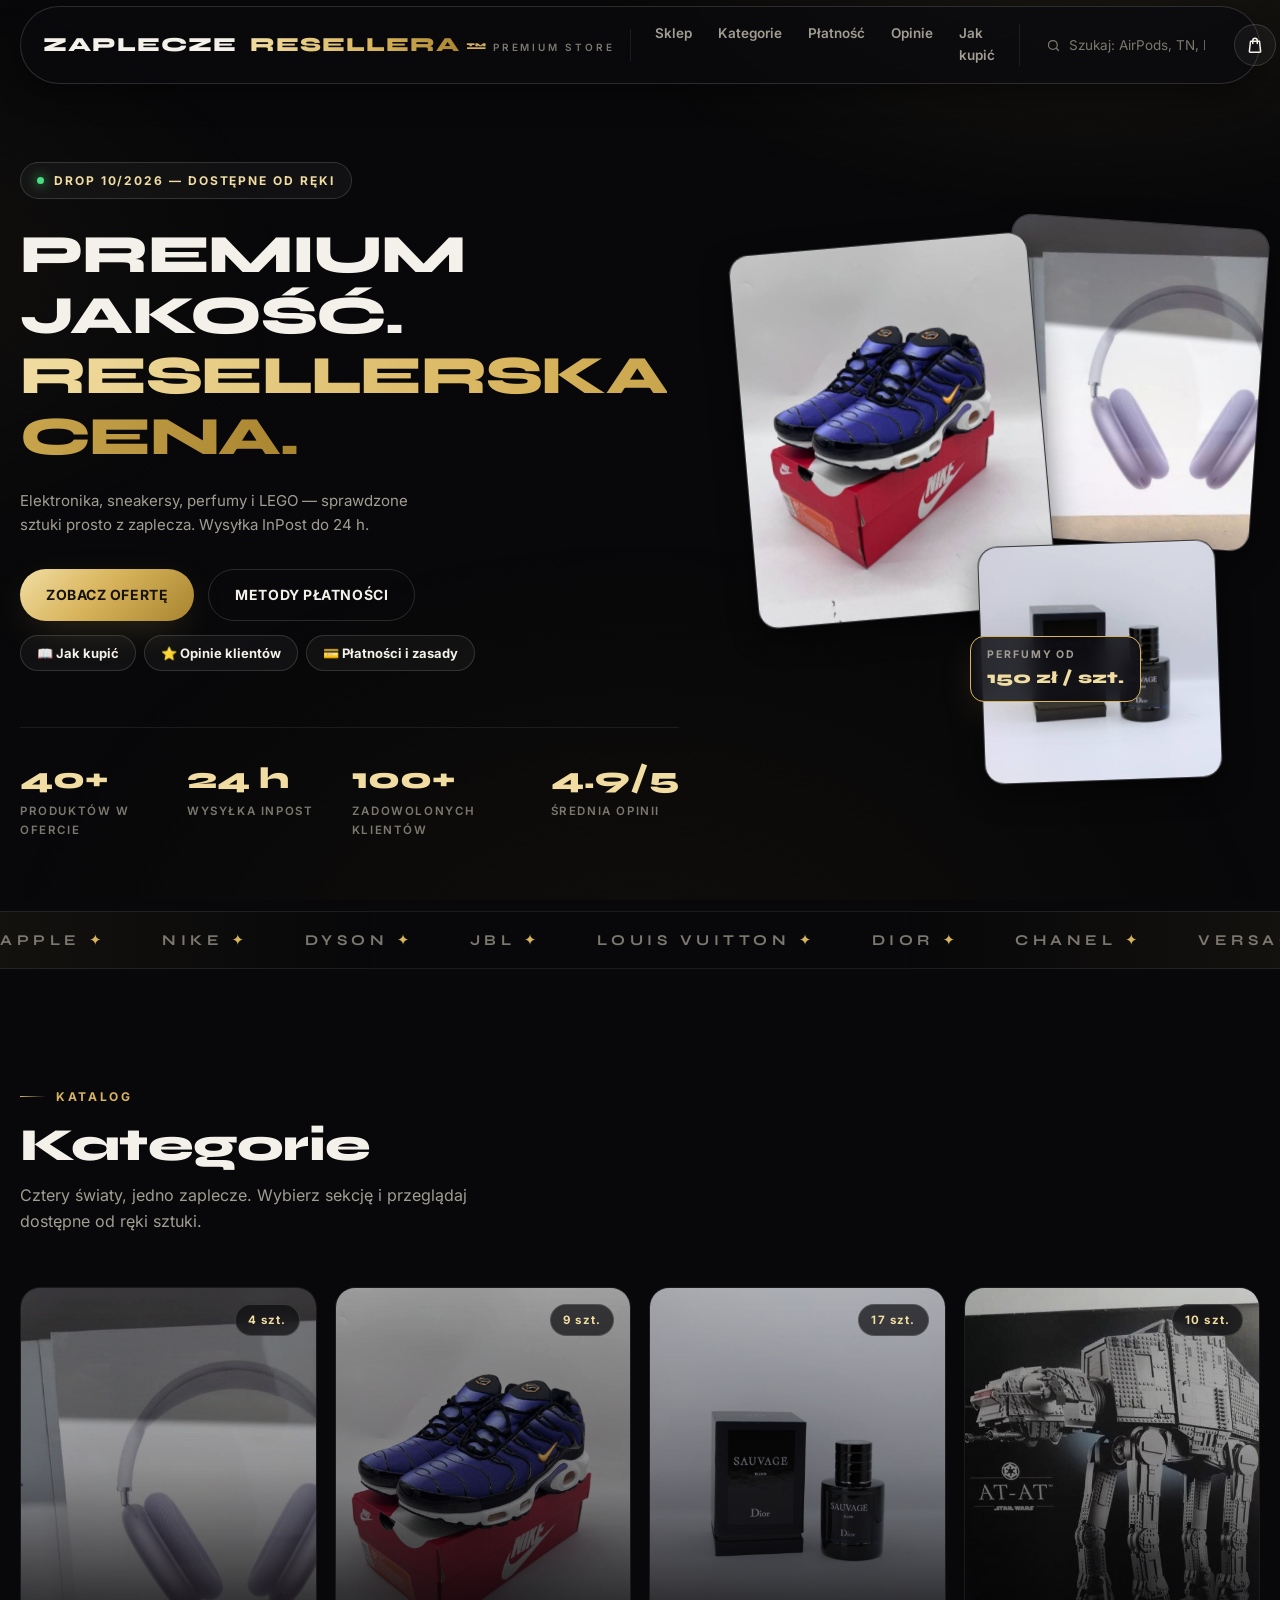
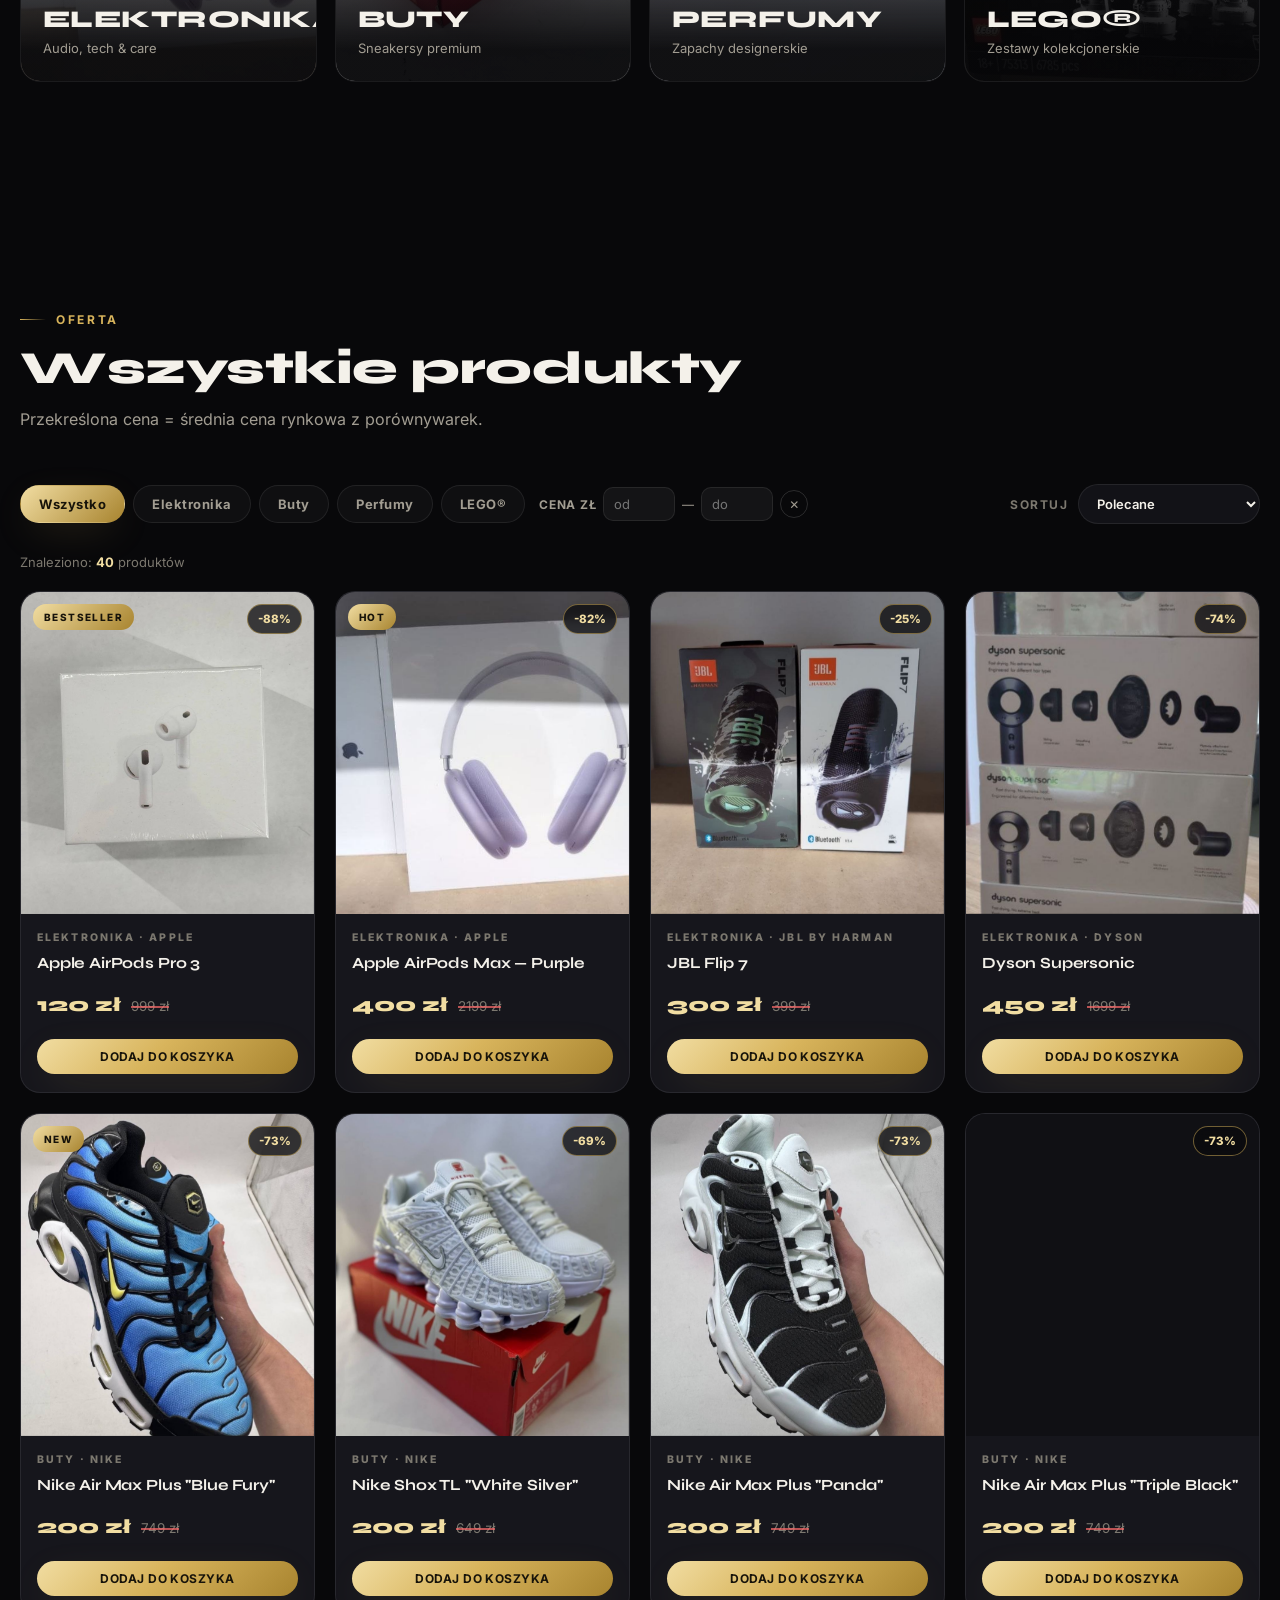
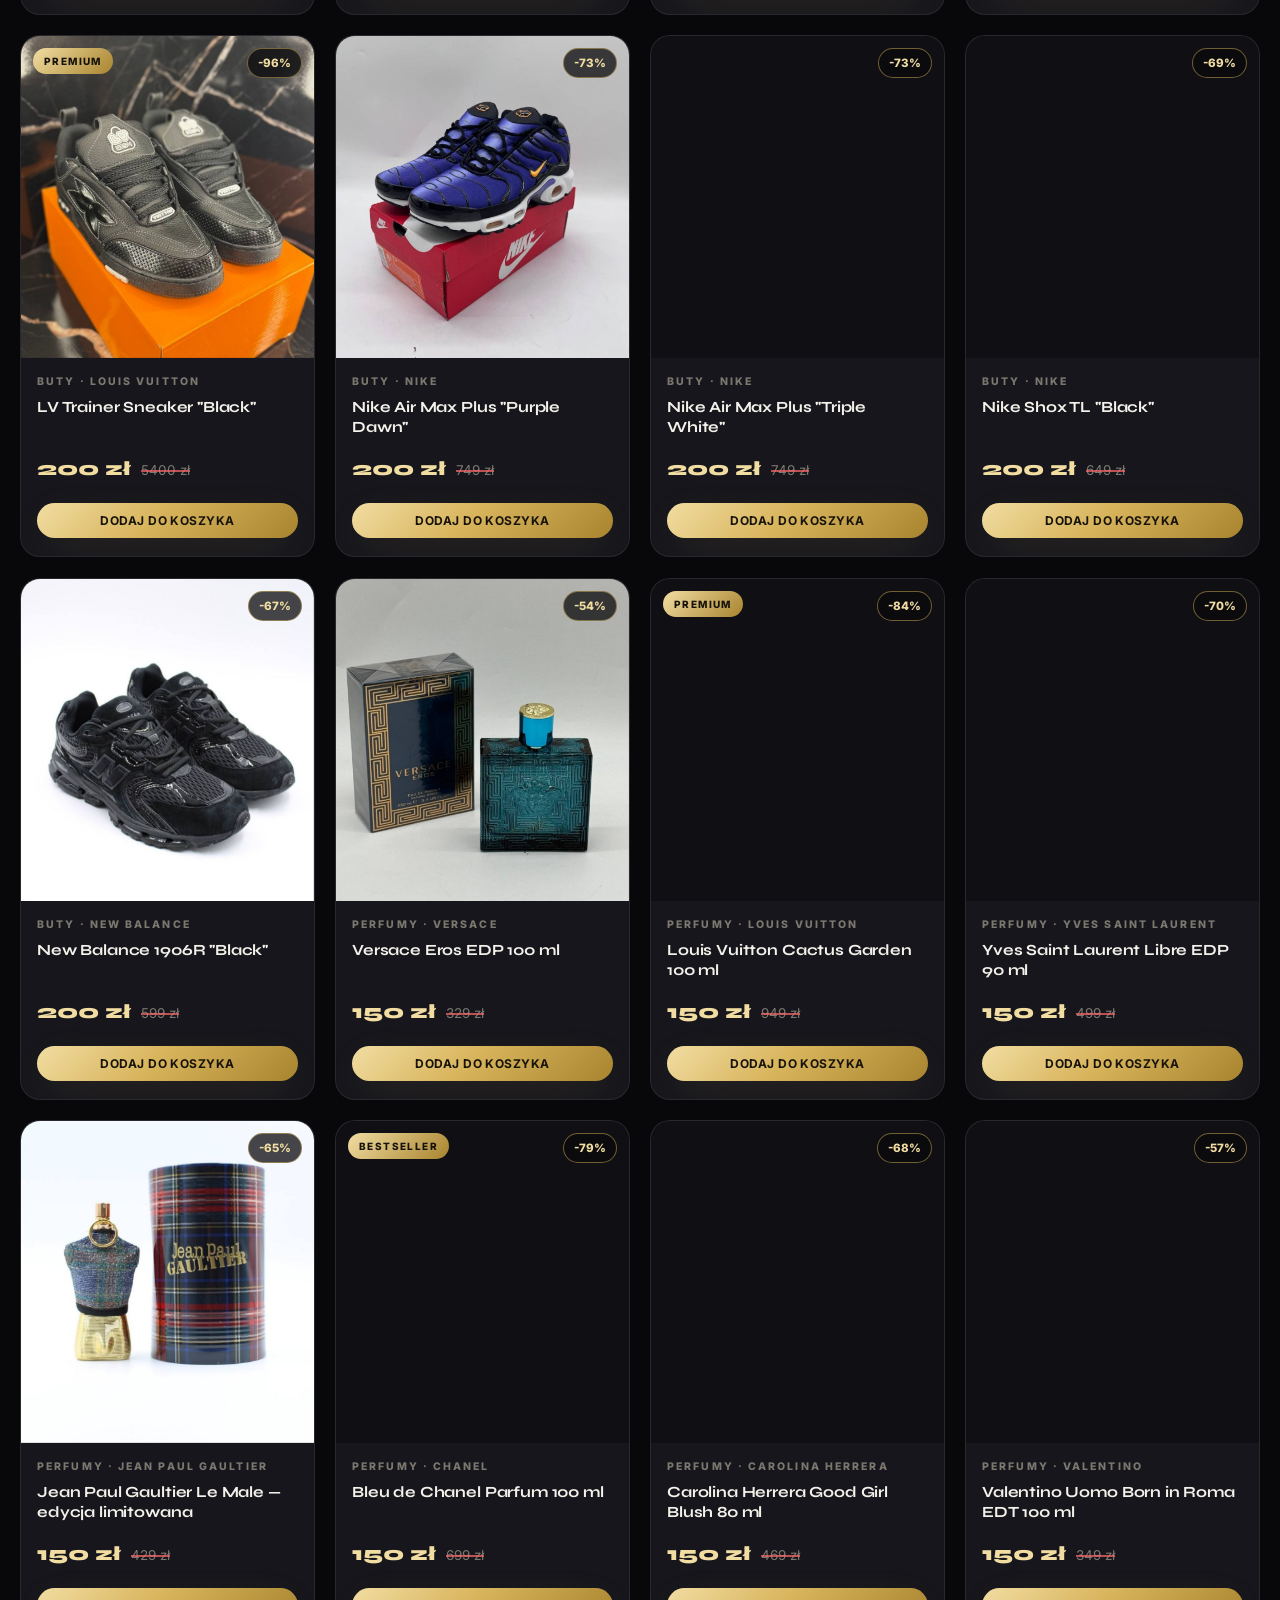
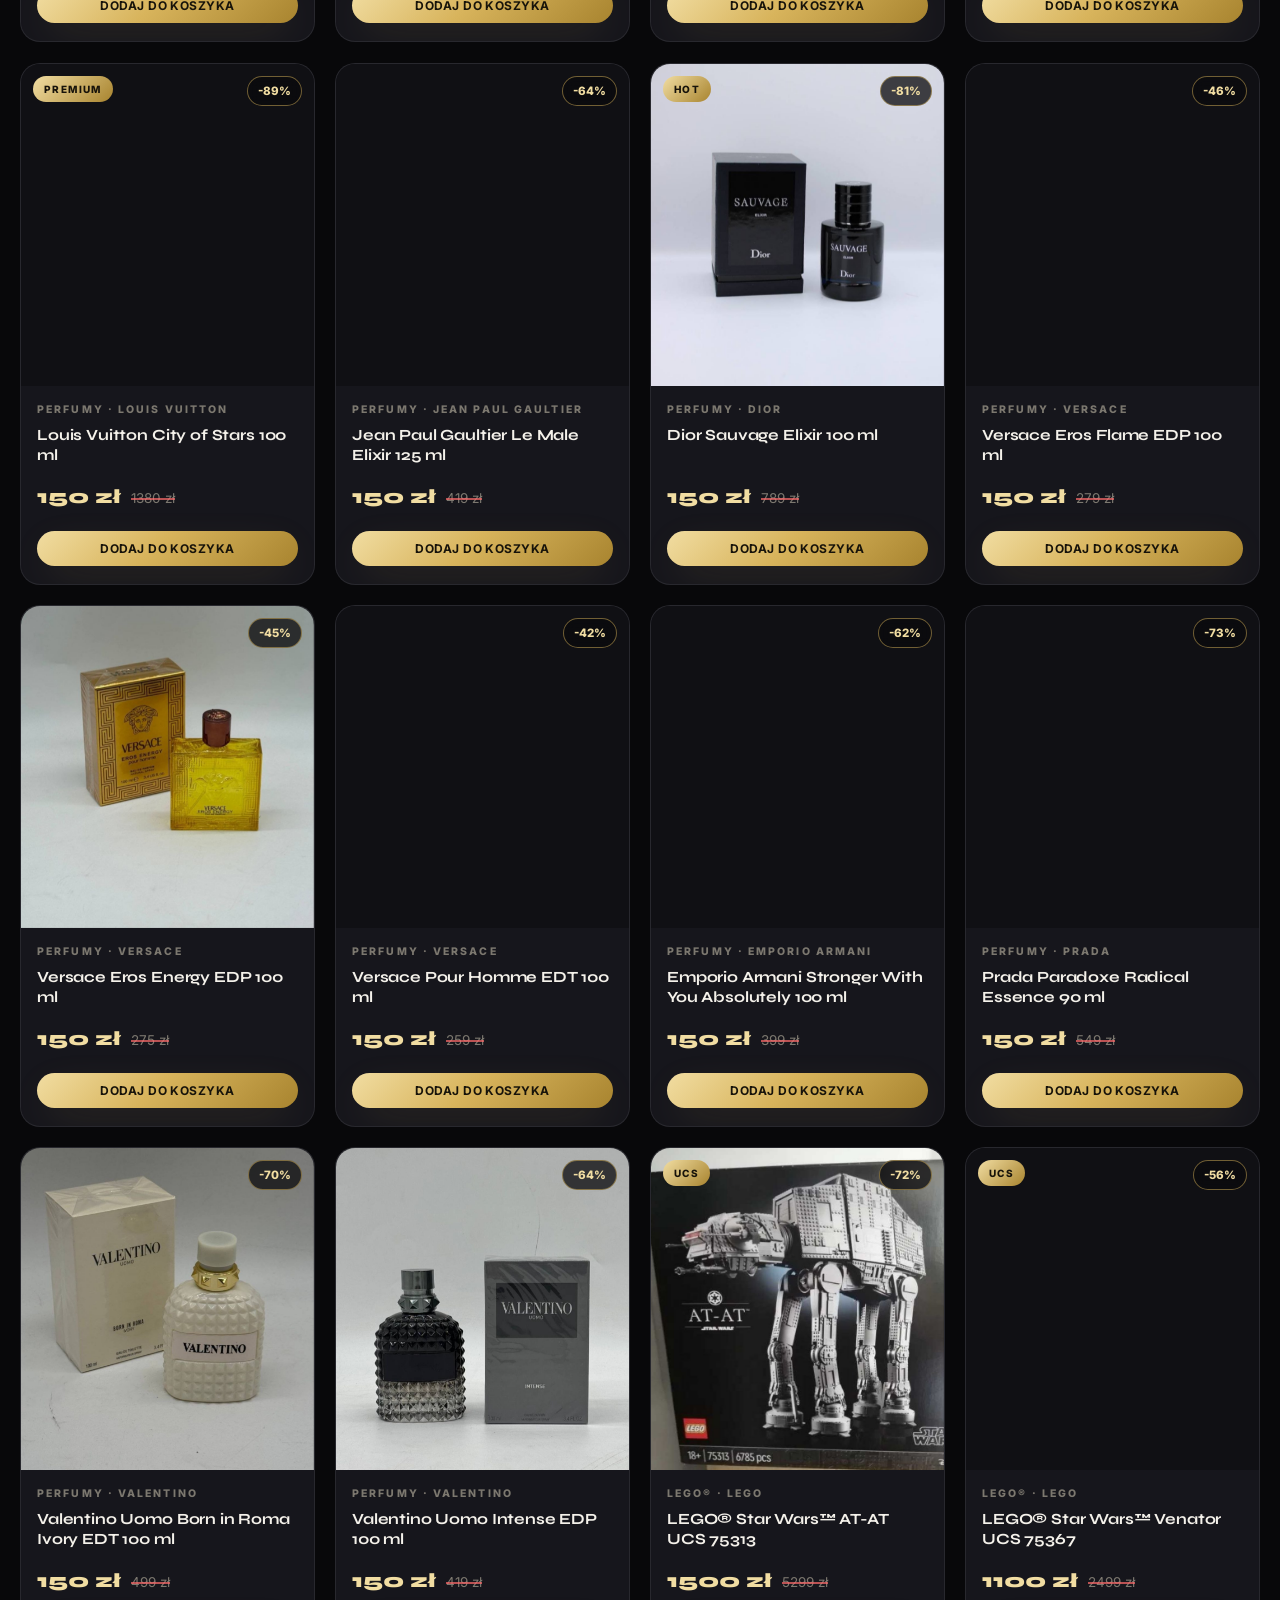
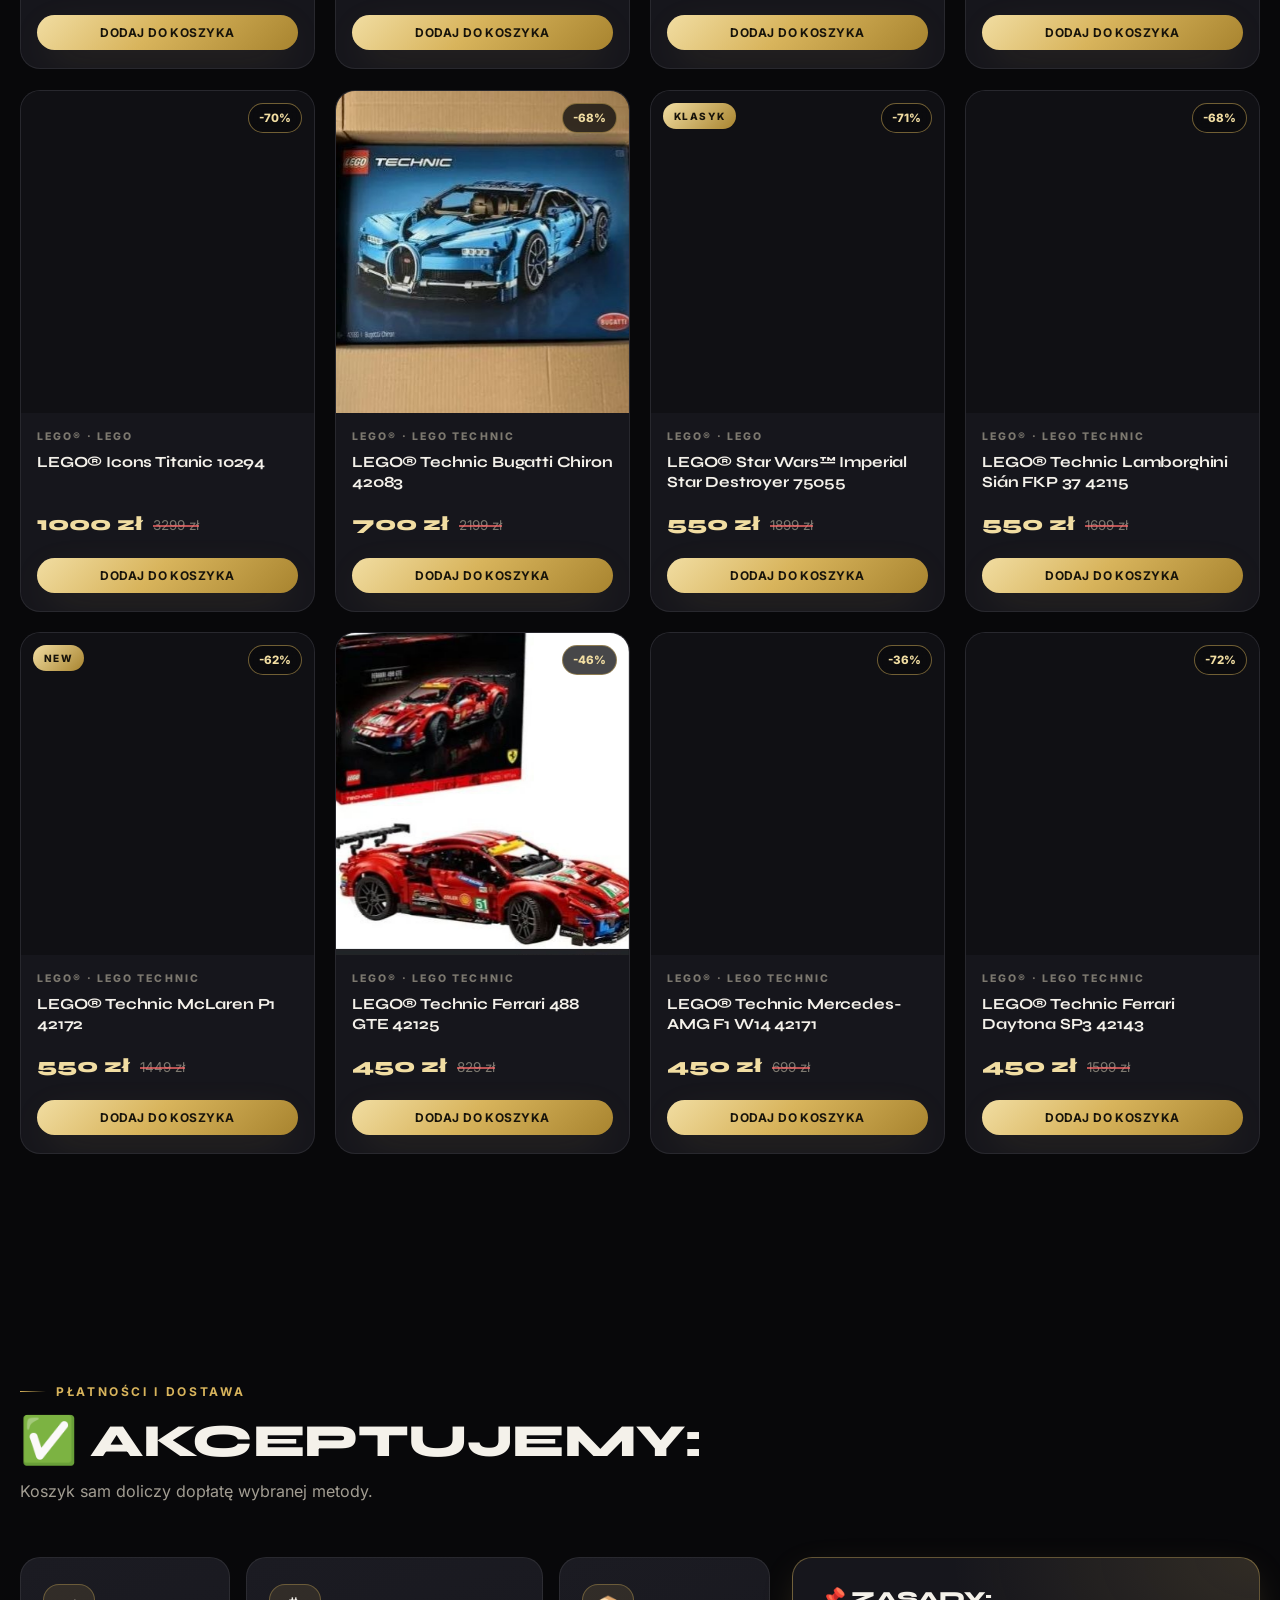
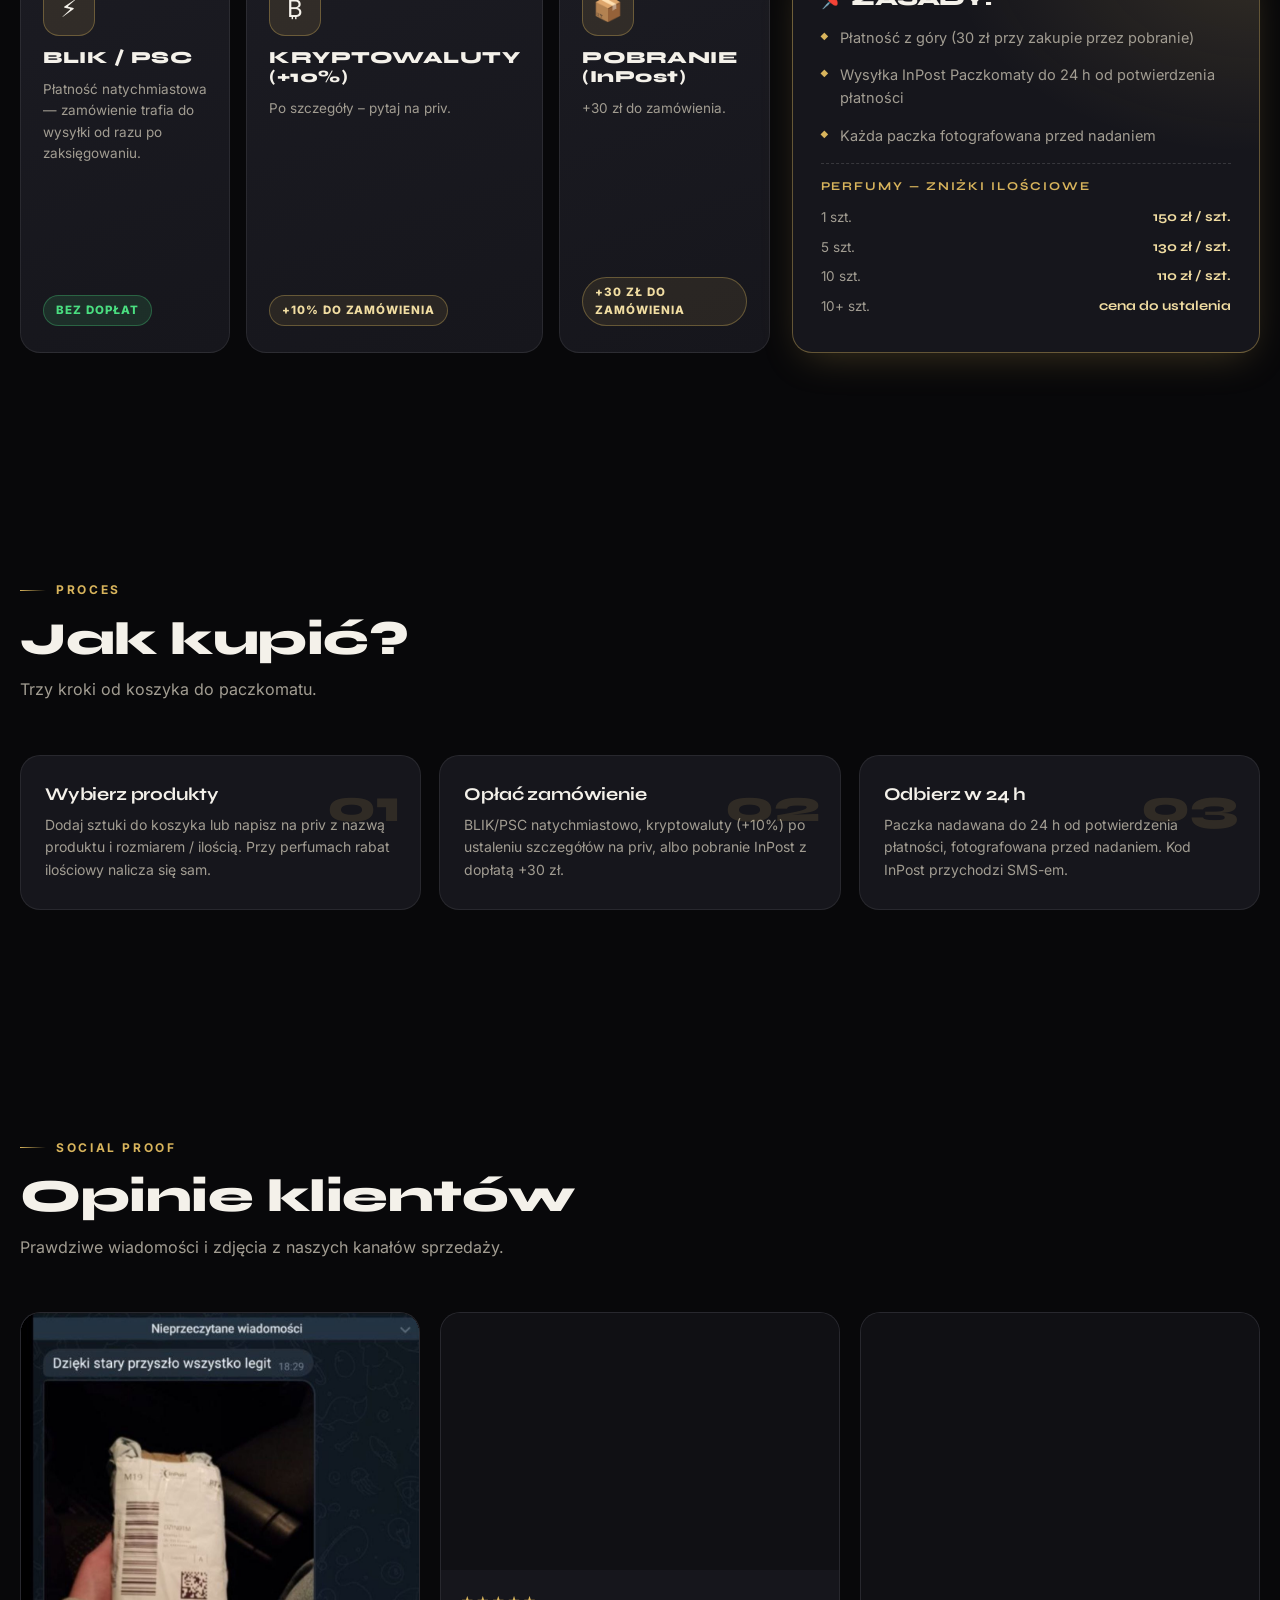
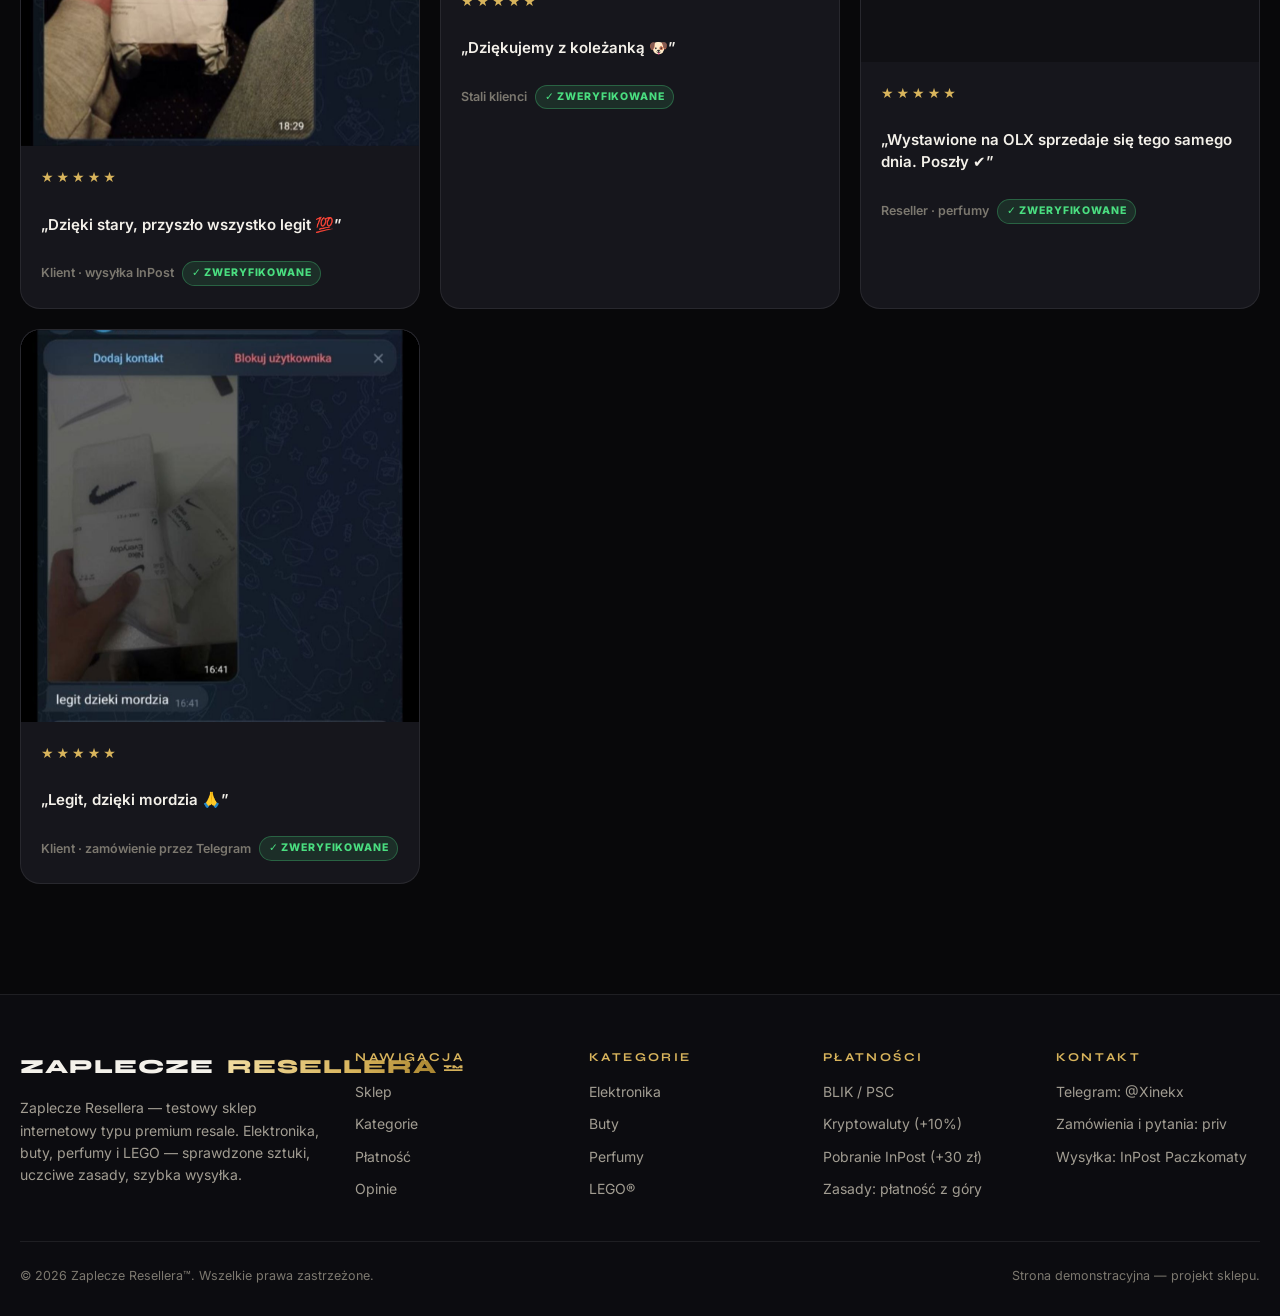
==== index.html @ da05ffa6 "v23: jedna pigułka bez pigułek w środku + karty produktów nieklikalne - desktop: nawigacja traci wła" ====
<!DOCTYPE html>
<html lang="pl">
<head>
  <meta charset="UTF-8" />
  <meta name="viewport" content="width=device-width, initial-scale=1.0, viewport-fit=cover" />
  <title>Zaplecze Resellera — Premium Store | Elektronika, Buty, Perfumy, LEGO</title>
  <meta name="description" content="Zaplecze Resellera — premium jakość w resellerskich cenach. AirPods, Dyson, JBL, sneakersy Nike i NB, perfumy designerskie oraz kolekcjonerskie zestawy LEGO. Wysyłka InPost 24 h, płatności BLIK/PSC, krypto, pobranie." />
  <meta name="theme-color" content="#08080a" />
  <meta property="og:title" content="Zaplecze Resellera — Premium Store" />
  <meta property="og:description" content="Premium jakość, resellerskie ceny. Elektronika, buty, perfumy i LEGO z wysyłką w 24 h." />
  <meta property="og:type" content="website" />
  <meta property="og:locale" content="pl_PL" />
  <link rel="icon" href="data:image/svg+xml,%3Csvg xmlns='http://www.w3.org/2000/svg' viewBox='0 0 64 64'%3E%3Crect width='64' height='64' rx='14' fill='%2308080a'/%3E%3Ctext x='32' y='43' font-family='Arial Black, sans-serif' font-size='26' font-weight='900' fill='%23d8b45c' text-anchor='middle'%3EZR%3C/text%3E%3C/svg%3E" />
  <link rel="preload" href="assets/fonts/syne-latin-wght-normal.woff2" as="font" type="font/woff2" crossorigin />
  <link rel="preload" href="assets/fonts/inter-latin-wght-normal.woff2" as="font" type="font/woff2" crossorigin />
  <link rel="stylesheet" href="assets/css/style.css?v=20261019u" />
</head>
<body id="top">

  <!-- ================= HEADER ================= -->
  <header class="site-header" id="siteHeader">
    <span class="scroll-progress" id="scrollProgress" aria-hidden="true"></span>
    <div class="header-inner">
      <a class="logo" href="#top" aria-label="Zaplecze Resellera — strona główna">
        ZAPLECZE<span class="logo-gold">RESELLERA</span><span class="tm">™</span>
        <span class="logo-sub">premium store</span>
      </a>

      <nav class="main-nav" aria-label="Nawigacja główna">
        <a href="#sklep">Sklep</a>
        <a href="#kategorie">Kategorie</a>
        <a href="#platnosc">Płatność</a>
        <a href="#opinie">Opinie</a>
        <a href="#jak-kupic">Jak kupić</a>
      </nav>

      <div class="header-actions">
        <div class="search-box desktop">
          <svg viewBox="0 0 24 24" fill="none" stroke-width="2" stroke-linecap="round"><circle cx="11" cy="11" r="7"/><path d="m20 20-3.5-3.5"/></svg>
          <input type="search" id="searchInput" placeholder="Szukaj: AirPods, TN, Dior…" aria-label="Szukaj produktów" autocomplete="off" />
        </div>
        <button class="cart-btn" id="cartBtn" aria-label="Otwórz koszyk">
          <svg viewBox="0 0 24 24" fill="none" stroke="currentColor" stroke-width="2" stroke-linecap="round" stroke-linejoin="round"><path d="M6 7h12l1.5 13.5a1 1 0 0 1-1 1.1H5.5a1 1 0 0 1-1-1.1Z"/><path d="M9 10V6a3 3 0 0 1 6 0v4"/></svg>
          <span class="cart-count" id="cartCount">0</span>
        </button>
        <button class="burger" id="burgerBtn" aria-label="Menu" aria-expanded="false">
          <span></span><span></span><span></span>
        </button>
      </div>
    </div>
  </header>

  <!-- Mobile menu -->
  <nav class="mobile-menu" id="mobileMenu" aria-label="Menu mobilne">
    <div class="search-box">
      <svg viewBox="0 0 24 24" fill="none" stroke-width="2" stroke-linecap="round"><circle cx="11" cy="11" r="7"/><path d="m20 20-3.5-3.5"/></svg>
      <input type="search" id="searchInputMobile" placeholder="Szukaj produktu…" aria-label="Szukaj produktów" autocomplete="off" />
    </div>
    <a href="#sklep">Sklep</a>
    <a href="#kategorie">Kategorie</a>
    <a href="#platnosc">Płatność</a>
    <a href="#opinie">Opinie</a>
    <a href="#jak-kupic">Jak kupić</a>
  </nav>

  <main>
    <!-- ================= HERO ================= -->
    <section class="hero">
      <div class="container hero-grid">
        <div>
          <span class="hero-pill"><span class="dot"></span> Drop 10/2026 — dostępne od ręki</span>
          <h1>Premium jakość.<br /><span class="gold">Resellerska cena.</span></h1>
          <p class="hero-lead">
            Elektronika, sneakersy, perfumy i LEGO — sprawdzone sztuki
            prosto z zaplecza. Wysyłka InPost do 24 h.
          </p>
          <div class="hero-cta">
            <a class="btn" href="#sklep">Zobacz ofertę</a>
            <a class="btn btn-ghost" href="#platnosc">Metody płatności</a>
          </div>
          <div class="hero-quick">
            <button type="button" class="hq-btn" id="hqJak">📖 Jak kupić</button>
            <button type="button" class="hq-btn" id="hqOpinie">⭐ Opinie klientów</button>
            <button type="button" class="hq-btn" id="hqPlatnosci">💳 Płatności i zasady</button>
          </div>
          <div class="hero-stats">
            <div><div class="num" id="statProducts">40+</div><div class="lbl">produktów w ofercie</div></div>
            <div><div class="num">24 h</div><div class="lbl">wysyłka InPost</div></div>
            <div><div class="num">100+</div><div class="lbl">zadowolonych klientów</div></div>
            <div><div class="num">4.9/5</div><div class="lbl">średnia opinii</div></div>
          </div>
        </div>

        <div class="hero-collage" aria-hidden="true">
          <div class="collage-card collage-1"><img src="IMG_20261018_115820_522.jpg" alt="" loading="eager" decoding="async" /></div>
          <div class="collage-card collage-2"><img src="IMG_20261018_115741_724.jpg" alt="" loading="eager" decoding="async" /></div>
          <div class="collage-card collage-3"><img src="IMG_20261018_115837_894.jpg" alt="" loading="lazy" decoding="async" /></div>
          <div class="collage-tag">
            <div class="t1">Perfumy od</div>
            <div class="t2">150 zł / szt.</div>
          </div>
        </div>
      </div>
    </section>

    <!-- ================= MARQUEE ================= -->
    <div class="marquee" aria-hidden="true">
      <div class="marquee-track" id="marqueeTrack"></div>
    </div>

    <!-- ================= KATEGORIE ================= -->
    <section class="section" id="kategorie">
      <div class="container">
        <div class="section-head reveal">
          <div>
            <span class="eyebrow">Katalog</span>
            <h2 class="section-title">Kategorie</h2>
            <p class="section-sub">Cztery światy, jedno zaplecze. Wybierz sekcję i przeglądaj dostępne od ręki sztuki.</p>
          </div>
        </div>
        <div class="cat-grid" id="catGrid"></div>
      </div>
    </section>

    <!-- ================= SKLEP ================= -->
    <section class="section" id="sklep">
      <div class="container">
        <div class="section-head reveal">
          <div>
            <span class="eyebrow">Oferta</span>
            <h2 class="section-title">Wszystkie produkty</h2>
            <p class="section-sub">Przekreślona cena = średnia cena rynkowa z porównywarek.</p>
          </div>
        </div>

        <div class="recent-wrap" id="recentWrap" hidden>
          <div class="recent-head">
            <h3>👁️ Ostatnio oglądane</h3>
            <button type="button" class="recent-clear" id="recentClear">Wyczyść</button>
          </div>
          <div class="recent-strip" id="recentStrip"></div>
        </div>

        <div class="toolbar reveal">
          <div class="chips" id="filterChips" role="tablist" aria-label="Filtry kategorii"></div>
          <div class="price-filter">
            <label for="priceMin">Cena zł</label>
            <input type="number" id="priceMin" placeholder="od" min="0" step="10" inputmode="numeric" aria-label="Cena od" />
            <span class="pf-dash" aria-hidden="true">—</span>
            <input type="number" id="priceMax" placeholder="do" min="0" step="10" inputmode="numeric" aria-label="Cena do" />
            <button type="button" class="pf-clear" id="priceClear" aria-label="Wyczyść filtr cen">✕</button>
          </div>
          <div class="sort-wrap">
            <label for="sortSelect">Sortuj</label>
            <select id="sortSelect">
              <option value="featured">Polecane</option>
              <option value="price-asc">Cena: od najniższej</option>
              <option value="price-desc">Cena: od najwyższej</option>
              <option value="discount">Największa przecena</option>
              <option value="name">Nazwa A–Z</option>
            </select>
          </div>
        </div>
        <p class="results-count" id="resultsCount"></p>
        <div class="product-grid" id="productGrid"></div>
      </div>
    </section>

    <!-- ================= PŁATNOŚCI ================= -->
    <section class="section" id="platnosc">
      <div class="container">
        <div class="section-head reveal">
          <div>
            <span class="eyebrow">Płatności i dostawa</span>
            <h2 class="section-title" id="payHeading">✅ AKCEPTUJEMY:</h2>
            <p class="section-sub">Koszyk sam doliczy dopłatę wybranej metody.</p>
          </div>
        </div>

        <div class="payments-grid reveal">
          <div class="pay-methods" id="payMethods"></div>

          <aside class="rules-card">
            <h3 id="rulesHeading">📌 ZASADY:</h3>
            <ul id="rulesList"></ul>
            <div class="tier-box">
              <h4>Perfumy — zniżki ilościowe</h4>
              <div class="tier-row"><span>1 szt.</span><b>150 zł / szt.</b></div>
              <div class="tier-row"><span>5 szt.</span><b>130 zł / szt.</b></div>
              <div class="tier-row"><span>10 szt.</span><b>110 zł / szt.</b></div>
              <div class="tier-row"><span>10+ szt.</span><b>cena do ustalenia</b></div>
            </div>
          </aside>
        </div>
      </div>
    </section>

    <!-- ================= JAK KUPIĆ ================= -->
    <section class="section" id="jak-kupic">
      <div class="container">
        <div class="section-head reveal">
          <div>
            <span class="eyebrow">Proces</span>
            <h2 class="section-title">Jak kupić?</h2>
            <p class="section-sub">Trzy kroki od koszyka do paczkomatu.</p>
          </div>
        </div>
        <div class="steps reveal">
          <div class="step">
            <h3>Wybierz produkty</h3>
            <p>Dodaj sztuki do koszyka lub napisz na priv z nazwą produktu i rozmiarem / ilością. Przy perfumach rabat ilościowy nalicza się sam.</p>
          </div>
          <div class="step">
            <h3>Opłać zamówienie</h3>
            <p>BLIK/PSC natychmiastowo, kryptowaluty (+10%) po ustaleniu szczegółów na priv, albo pobranie InPost z dopłatą +30 zł.</p>
          </div>
          <div class="step">
            <h3>Odbierz w 24 h</h3>
            <p>Paczka nadawana do 24 h od potwierdzenia płatności, fotografowana przed nadaniem. Kod InPost przychodzi SMS-em.</p>
          </div>
        </div>
      </div>
    </section>

    <!-- ================= OPINIE ================= -->
    <section class="section" id="opinie">
      <div class="container">
        <div class="section-head reveal">
          <div>
            <span class="eyebrow">Social proof</span>
            <h2 class="section-title">Opinie klientów</h2>
            <p class="section-sub">Prawdziwe wiadomości i zdjęcia z naszych kanałów sprzedaży.</p>
          </div>
        </div>
        <div class="review-grid reveal" id="reviewGrid"></div>
      </div>
    </section>
  </main>

  <!-- ================= FOOTER ================= -->
  <footer class="site-footer">
    <div class="container">
      <div class="footer-grid">
        <div class="footer-about">
          <a class="logo" href="#top">ZAPLECZE<span class="logo-gold">RESELLERA</span><span class="tm">™</span></a>
          <p>Zaplecze Resellera — testowy sklep internetowy typu premium resale. Elektronika, buty, perfumy i LEGO — sprawdzone sztuki, uczciwe zasady, szybka wysyłka.</p>
        </div>
        <div>
          <h4>Nawigacja</h4>
          <ul>
            <li><a href="#sklep">Sklep</a></li>
            <li><a href="#kategorie">Kategorie</a></li>
            <li><a href="#platnosc">Płatność</a></li>
            <li><a href="#opinie">Opinie</a></li>
          </ul>
        </div>
        <div>
          <h4>Kategorie</h4>
          <ul id="footerCats"></ul>
        </div>
        <div>
          <h4>Płatności</h4>
          <ul>
            <li>BLIK / PSC</li>
            <li>Kryptowaluty (+10%)</li>
            <li>Pobranie InPost (+30 zł)</li>
            <li>Zasady: płatność z góry</li>
          </ul>
        </div>
        <div>
          <h4>Kontakt</h4>
          <ul>
            <li>Telegram: <a href="https://t.me/Xinekx" target="_blank" rel="noopener">@Xinekx</a></li>
            <li>Zamówienia i pytania: priv</li>
            <li>Wysyłka: InPost Paczkomaty</li>
          </ul>
        </div>
      </div>
      <div class="footer-bottom">
        <span>© 2026 Zaplecze Resellera™. Wszelkie prawa zastrzeżone.</span>
        <span>Strona demonstracyjna — projekt sklepu.</span>
      </div>
    </div>
  </footer>

  <!-- ================= CART DRAWER ================= -->
  <div class="overlay" id="overlay"></div>
  <aside class="cart-drawer" id="cartDrawer" aria-label="Koszyk" aria-hidden="true">
    <div class="cart-head">
      <h3>Twój koszyk</h3>
      <button class="icon-btn" id="cartClose" aria-label="Zamknij koszyk">✕</button>
    </div>
    <div class="cart-scroll">
      <div class="cart-notice" role="status">
        🚧 Strona w budowie — zamówienia:
        <a href="https://t.me/Xinekx" target="_blank" rel="noopener">Telegram @Xinekx</a>
      </div>
      <div class="cart-items" id="cartItems"></div>
      <div class="cart-mid">
        <div class="cart-group">
          <span class="pay-select-label">1. Metoda płatności</span>
          <div class="pay-options" id="payOptions"></div>
        </div>
        <div class="cart-group">
          <div class="order-form" id="orderForm">
            <span class="of-label">2. Dane do zamówienia — opcjonalnie</span>
            <p class="priv-note">Wypełnij tylko to, co chcesz. Czego nie wpiszesz, <b>ustalimy na priv</b> — i tak otworzy się czat @Xinekx z gotową treścią zamówienia.</p>
            <input id="ofName" type="text" placeholder="Imię / nick" autocomplete="name" />
            <input id="ofPhone" type="tel" placeholder="Telefon (do paczkomatu / kuriera)" autocomplete="tel" inputmode="tel" />
            <select id="ofShip" aria-label="Sposób dostawy">
              <option value="Paczkomat InPost" selected>Paczkomat InPost</option>
              <option value="Kurier InPost">Kurier InPost</option>
              <option value="Odbiór osobisty">Odbiór osobisty</option>
            </select>
            <input id="ofShipDetails" type="text" placeholder="Paczkomat: numer + adres" autocomplete="off" />
            <div class="geo-chip" id="geoChip" hidden>
              <span class="geo-chip-text" id="geoChipText"></span>
              <span class="geo-chip-btns">
                <button type="button" class="geo-btn" id="geoUse" hidden>Wstaw</button>
                <button type="button" class="geo-btn ghost" id="geoMapBtn">🗺️ Znajdź paczkomat</button>
              </span>
            </div>
            <div class="geo-search" id="geoSearch">
              <label for="geoCityInput">Wpisz miasto i wyszukaj paczkomat — <b>kliknij pinezkę na mapie, a adres sam wpadnie do zamówienia</b>:</label>
              <div class="geo-search-row">
                <input id="geoCityInput" type="text" placeholder="np. Katowice" autocomplete="off" aria-label="Miasto" />
                <button type="button" class="btn btn-sm" id="geoSearchBtn">🔎 Szukaj paczkomatu</button>
              </div>
              <p class="geo-status" id="geoStatus" hidden></p>
              <a class="geo-inpost" href="https://inpost.pl/znajdz-punkt" target="_blank" rel="noopener">Nie znalazłeś? Oficjalny lokalizator InPost ↗</a>
            </div>
            <div class="geo-mappanel" id="geoMapPanel" hidden>
              <div class="geo-map" id="geoMapBox"></div>
              <div class="geo-list" id="geoPointList" hidden></div>
              <div class="geo-maplinks">
                <a id="geoMapFull" href="https://www.google.com/maps" target="_blank" rel="noopener">Otwórz mapę na pełnym ekranie ↗</a>
                <span class="geo-mapnote">🔒 Do mapy trafia tylko nazwa miasta, którą wpisujesz — Twoje współrzędne zostają na urządzeniu.</span>
              </div>
            </div>
            <textarea id="ofNotes" rows="2" placeholder="Uwagi do zamówienia (opcjonalnie)"></textarea>
            <button type="button" class="geo-retry" id="geoRetry" hidden>📍 Wykryj moją okolicę — dane zostają na urządzeniu</button>
          </div>
        </div>
      </div>
    </div>
    <div class="cart-foot" id="cartFoot">
      <div class="totals" id="cartTotals"></div>
      <a class="btn btn-block" id="checkoutBtn" href="https://t.me/Xinekx" target="_blank" rel="noopener">
        <svg viewBox="0 0 24 24" fill="currentColor" width="16" height="16" aria-hidden="true"><path d="M21.9 4.4 18.9 19c-.2 1-.8 1.2-1.7.8l-4.6-3.4-2.2 2.1c-.2.2-.4.4-.9.4l.3-4.7L18.4 6c.4-.3-.1-.5-.6-.2L7.2 12.5l-4.5-1.4c-1-.3-1-1 .2-1.4L20.6 3c.8-.3 1.5.2 1.3 1.4Z"/></svg>
        Zamów przez Telegram
      </a>
      <div class="foot-links">
        <button type="button" class="foot-link" id="copyMsgBtn">📋 Kopiuj treść zamówienia</button>
        <button type="button" class="foot-link" id="tgHelpBtn">Telegram się nie otwiera?</button>
      </div>
    </div>
  </aside>

  <!-- ================= PRODUCT MODAL ================= -->
  <div class="modal" id="productModal" role="dialog" aria-modal="true" aria-label="Szczegóły produktu">
    <div class="modal-backdrop" id="modalBackdrop"></div>
    <div class="modal-box">
      <button class="icon-btn modal-close" id="modalClose" aria-label="Zamknij okno">✕</button>
      <div class="modal-gallery">
        <div class="modal-main-img" id="modalMainImgWrap">
          <img id="modalMainImg" src="" alt="" />
          <button type="button" class="gal-nav prev" id="galPrev" aria-label="Poprzednie zdjęcie">‹</button>
          <button type="button" class="gal-nav next" id="galNext" aria-label="Następne zdjęcie">›</button>
          <span class="gal-count" id="galCount" hidden></span>
        </div>
        <p class="gallery-hint" id="galleryHint" hidden></p>
        <div class="modal-thumbs" id="modalThumbs"></div>
      </div>
      <div class="modal-info" id="modalInfo"></div>
    </div>
  </div>

  <!-- ================= TOASTS ================= -->
  <div class="toast-wrap" id="toastWrap" aria-live="polite"></div>

  <!-- ================= GEO: uprzejme pytanie o lokalizację ================= -->
  <div class="modal" id="geoModal" role="dialog" aria-modal="true" aria-labelledby="geoTitle">
    <div class="geo-backdrop" id="geoBackdrop"></div>
    <div class="modal-box geo-box">
      <button class="icon-btn geo-x" id="geoClose" aria-label="Zamknij">✕</button>
      <div class="geo-ico">📍</div>
      <h3 id="geoTitle">Podpowiedzieć najbliższy paczkomat?</h3>
      <p class="geo-p">Wykryjemy Twoją okolicę i od razu pokażemy <b>mapę paczkomatów w koszyku</b>. Klikniesz paczkomat na mapie — jego adres sam wpisze się do zamówienia. Możesz też wpisać miasto ręcznie.</p>
      <p class="geo-priv">🔒 <b>Lokalizacja zostaje na Twoim urządzeniu.</b> Współrzędne nie są nigdzie przesyłane ani zapisywane na żadnym serwerze — porównujemy je wyłącznie lokalnie z listą polskich miast. Wynik możesz zmienić lub usunąć w każdej chwili.</p>
      <div class="geo-actions">
        <button class="btn btn-block" id="geoAllow">Tak, wykryj okolicę</button>
        <button class="btn btn-ghost btn-block" id="geoDeny">Nie teraz</button>
      </div>
    </div>
  </div>

  <!-- ================= MODAL: Jak kupić / Opinie / Płatności ================= -->
  <div class="modal" id="infoModal" role="dialog" aria-modal="true" aria-label="Informacje">
    <div class="modal-backdrop" id="infoBackdrop"></div>
    <div class="modal-box info-box">
      <button class="icon-btn modal-close" id="infoClose" aria-label="Zamknij okno">✕</button>
      <div class="info-body" id="infoBody"></div>
    </div>
  </div>

  <!-- ================= MODAL: zapasowa ścieżka zamówienia ================= -->
  <div class="modal" id="checkoutModal" role="dialog" aria-modal="true" aria-labelledby="cmTitle">
    <div class="modal-backdrop" id="cmBackdrop"></div>
    <div class="modal-box cm-box">
      <button class="icon-btn modal-close" id="cmClose" aria-label="Zamknij okno">✕</button>
      <h3 id="cmTitle">Telegram się nie otworzył? Żaden problem 📩</h3>
      <ol class="cm-steps">
        <li><b>Skopiuj treść</b> zamówienia przyciskiem poniżej.</li>
        <li>Otwórz czat <b>@Xinekx</b> i <b>wklej</b> wiadomość.</li>
        <li>Wyślij — odpiszemy z potwierdzeniem ✅</li>
      </ol>
      <textarea id="cmText" rows="8" readonly aria-label="Treść zamówienia"></textarea>
      <div class="cm-actions">
        <button type="button" class="btn btn-block" id="cmCopy">📋 Kopiuj treść zamówienia</button>
        <a class="btn btn-ghost btn-block" id="cmOpen" href="https://t.me/Xinekx" target="_blank" rel="noopener">Otwórz czat @Xinekx ↗</a>
      </div>
      <p class="cm-note">W przeglądarce Telegram czasem prosi o zalogowanie — to normalne. Możesz też otworzyć aplikację Telegram na telefonie i wyszukać <b>@Xinekx</b>: treść zamówienia masz w schowku.</p>
    </div>
  </div>

  <!-- ================= MOBILE BOTTOM BAR ================= -->
  <nav class="bottom-bar" aria-label="Nawigacja dolna">
    <div class="bottom-bar-inner">
      <a class="bb-btn" href="#top">
        <svg viewBox="0 0 24 24" fill="none" stroke="currentColor" stroke-width="2" stroke-linecap="round" stroke-linejoin="round"><path d="m3 10 9-7 9 7v10a1 1 0 0 1-1 1H4a1 1 0 0 1-1-1Z"/></svg>
        Start
      </a>
      <a class="bb-btn" href="#kategorie">
        <svg viewBox="0 0 24 24" fill="none" stroke="currentColor" stroke-width="2" stroke-linecap="round"><rect x="3" y="3" width="7" height="7" rx="1.5"/><rect x="14" y="3" width="7" height="7" rx="1.5"/><rect x="3" y="14" width="7" height="7" rx="1.5"/><rect x="14" y="14" width="7" height="7" rx="1.5"/></svg>
        Kategorie
      </a>
      <a class="bb-btn" href="#sklep">
        <svg viewBox="0 0 24 24" fill="none" stroke="currentColor" stroke-width="2" stroke-linecap="round" stroke-linejoin="round"><path d="M3 9 5 4h14l2 5"/><path d="M4 9v11a1 1 0 0 0 1 1h14a1 1 0 0 0 1-1V9"/><path d="M9 13h6"/></svg>
        Sklep
      </a>
      <button class="bb-btn" id="bbCart">
        <svg viewBox="0 0 24 24" fill="none" stroke="currentColor" stroke-width="2" stroke-linecap="round" stroke-linejoin="round"><path d="M6 7h12l1.5 13.5a1 1 0 0 1-1 1.1H5.5a1 1 0 0 1-1-1.1Z"/><path d="M9 10V6a3 3 0 0 1 6 0v4"/></svg>
        Koszyk
        <span class="bb-count" id="bbCount">0</span>
      </button>
    </div>
  </nav>

  <script src="assets/js/data.js?v=20261019u"></script>
  <script src="assets/js/app.js?v=20261019u"></script>
</body>
</html>
---- assets/css/style.css ----
/* ============================================================
   ZAPLECZE™ — premium resale store
   Dark luxury theme · responsive · motion-reduced friendly
   ============================================================ */

/* ---------- Fonts (bundled locally, Fontsource SIL OFL) ---------- */
@font-face {
  font-family: "InterVariable";
  font-style: normal;
  font-weight: 100 900;
  font-display: swap;
  src: url("../fonts/inter-latin-wght-normal.woff2") format("woff2-variations");
  unicode-range: U+0000-00FF, U+0131, U+0152-0153, U+02BB-02BC, U+02C6, U+02DA,
    U+02DC, U+0304, U+0308, U+0329, U+2000-206F, U+20AC, U+2122, U+2191, U+2193,
    U+2212, U+2215, U+FEFF, U+FFFD;
}
@font-face {
  font-family: "InterVariable";
  font-style: normal;
  font-weight: 100 900;
  font-display: swap;
  src: url("../fonts/inter-latin-ext-wght-normal.woff2") format("woff2-variations");
  unicode-range: U+0100-02BA, U+02BD-02C5, U+02C7-02CC, U+02CE-02D7, U+02DD-02FF,
    U+0304, U+0308, U+0329, U+1D00-1DBF, U+1E00-1E9F, U+1EF2-1EFF, U+2020,
    U+20A0-20AB, U+20AD-20C0, U+2113, U+2C60-2C7F, U+A720-A7FF;
}
@font-face {
  font-family: "SyneVariable";
  font-style: normal;
  font-weight: 400 800;
  font-display: swap;
  src: url("../fonts/syne-latin-wght-normal.woff2") format("woff2-variations");
  unicode-range: U+0000-00FF, U+0131, U+0152-0153, U+02BB-02BC, U+02C6, U+02DA,
    U+02DC, U+0304, U+0308, U+0329, U+2000-206F, U+20AC, U+2122, U+2191, U+2193,
    U+2212, U+2215, U+FEFF, U+FFFD;
}
@font-face {
  font-family: "SyneVariable";
  font-style: normal;
  font-weight: 400 800;
  font-display: swap;
  src: url("../fonts/syne-latin-ext-wght-normal.woff2") format("woff2-variations");
  unicode-range: U+0100-02BA, U+02BD-02C5, U+02C7-02CC, U+02CE-02D7, U+02DD-02FF,
    U+0304, U+0308, U+0329, U+1D00-1DBF, U+1E00-1E9F, U+1EF2-1EFF, U+2020,
    U+20A0-20AB, U+20AD-20C0, U+2113, U+2C60-2C7F, U+A720-A7FF;
}

/* ---------- Design tokens ---------- */
:root {
  --bg: #08080a;
  --bg-2: #0c0c10;
  --surface: #121217;
  --card: #16161c;
  --card-2: #1b1b22;
  --line: rgba(255, 255, 255, 0.08);
  --line-strong: rgba(255, 255, 255, 0.14);
  --text: #f4f1ea;
  --muted: #a29d92;
  --muted-2: #7c786f;
  --gold: #d8b45c;
  --gold-soft: #f1dda2;
  --gold-deep: #a8842f;
  --gold-glow: rgba(216, 180, 92, 0.28);
  --ok: #4ade80;
  --danger: #ff6b6b;
  --radius: 20px;
  --radius-sm: 12px;
  --font-body: "InterVariable", system-ui, -apple-system, "Segoe UI", Roboto,
    "Helvetica Neue", Arial, sans-serif;
  --font-display: "SyneVariable", "InterVariable", system-ui, sans-serif;
  --shadow-1: 0 10px 30px rgba(0, 0, 0, 0.45);
  --shadow-gold: 0 12px 40px -12px var(--gold-glow);
  --header-h: 72px;
  --container: 1240px;
}

/* ---------- Reset / base ---------- */
*,
*::before,
*::after {
  box-sizing: border-box;
}
html {
  scroll-behavior: smooth;
  -webkit-text-size-adjust: 100%;
}
body {
  margin: 0;
  background: var(--bg);
  color: var(--text);
  font-family: var(--font-body);
  font-size: 16px;
  line-height: 1.6;
  overflow-x: hidden;
}
body::before {
  content: "";
  position: fixed;
  inset: 0;
  pointer-events: none;
  z-index: 0;
  background:
    radial-gradient(900px 520px at 85% -10%, rgba(216, 180, 92, 0.10), transparent 60%),
    radial-gradient(700px 480px at -10% 30%, rgba(216, 180, 92, 0.05), transparent 60%),
    radial-gradient(1000px 700px at 50% 110%, rgba(120, 90, 20, 0.08), transparent 65%);
}
img {
  max-width: 100%;
  display: block;
}
a {
  color: inherit;
  text-decoration: none;
}
button {
  font-family: inherit;
  cursor: pointer;
}
input,
select {
  font-family: inherit;
}
h1, h2, h3, h4 {
  font-family: var(--font-display);
  line-height: 1.12;
  margin: 0;
  letter-spacing: -0.01em;
}
::selection {
  background: var(--gold);
  color: #141414;
}
:focus-visible {
  outline: 2px solid var(--gold);
  outline-offset: 3px;
  border-radius: 4px;
}
.container {
  width: min(var(--container), 100% - 40px);
  margin-inline: auto;
  position: relative;
  z-index: 1;
}
.section {
  padding: clamp(64px, 9vw, 110px) 0;
  position: relative;
  z-index: 1;
}
.section-head {
  display: flex;
  align-items: flex-end;
  justify-content: space-between;
  gap: 24px;
  margin-bottom: 36px;
  flex-wrap: wrap;
}
.eyebrow {
  display: inline-flex;
  align-items: center;
  gap: 10px;
  font-size: 12px;
  font-weight: 700;
  letter-spacing: 0.22em;
  text-transform: uppercase;
  color: var(--gold);
  margin-bottom: 14px;
}
.eyebrow::before {
  content: "";
  width: 26px;
  height: 1px;
  background: linear-gradient(90deg, var(--gold), transparent);
}
.section-title {
  font-size: clamp(28px, 4.4vw, 46px);
  font-weight: 800;
}
.section-sub {
  color: var(--muted);
  max-width: 560px;
  margin-top: 12px;
}

/* ---------- Buttons ---------- */
.btn {
  display: inline-flex;
  align-items: center;
  justify-content: center;
  gap: 10px;
  border: 0;
  border-radius: 999px;
  padding: 14px 26px;
  font-size: 14px;
  font-weight: 700;
  letter-spacing: 0.04em;
  text-transform: uppercase;
  background: linear-gradient(135deg, var(--gold-soft), var(--gold) 45%, var(--gold-deep));
  color: #17130a;
  box-shadow: var(--shadow-gold);
  transition: transform 0.25s ease, box-shadow 0.25s ease, filter 0.25s ease;
}
.btn:hover {
  transform: translateY(-2px);
  filter: brightness(1.06);
}
.btn:active {
  transform: translateY(0);
}
.btn-ghost {
  background: transparent;
  color: var(--text);
  border: 1px solid var(--line-strong);
  box-shadow: none;
}
.btn-ghost:hover {
  border-color: var(--gold);
  color: var(--gold-soft);
}
.btn-sm {
  padding: 10px 18px;
  font-size: 12px;
}
.btn-block {
  width: 100%;
}

/* ---------- Header ---------- */
.site-header {
  position: fixed;
  top: 0;
  left: 0;
  right: 0;
  z-index: 60;
  height: var(--header-h);
  display: flex;
  align-items: center;
  backdrop-filter: blur(18px);
  -webkit-backdrop-filter: blur(18px);
  background: rgba(8, 8, 10, 0.66);
  border-bottom: 1px solid transparent;
  transition: border-color 0.3s ease, background 0.3s ease;
}
.site-header.scrolled {
  border-bottom-color: var(--line);
  background: rgba(8, 8, 10, 0.85);
}
.header-inner {
  width: min(var(--container), 100% - 40px);
  margin-inline: auto;
  display: flex;
  align-items: center;
  gap: 20px;
}
.logo {
  display: flex;
  align-items: baseline;
  gap: 6px;
  font-family: var(--font-display);
  font-weight: 800;
  font-size: clamp(14px, 1.1vw + 9px, 20px);
  letter-spacing: 0.05em;
  white-space: nowrap;
}
.logo .logo-gold {
  background: linear-gradient(100deg, var(--gold-soft), var(--gold) 60%, var(--gold-deep));
  -webkit-background-clip: text;
  background-clip: text;
  color: transparent;
  margin-left: 0.35em;
}
.logo .tm {
  color: var(--gold);
  font-size: 12px;
  vertical-align: super;
}
.logo-sub {
  font-family: var(--font-body);
  font-size: 10px;
  font-weight: 600;
  letter-spacing: 0.28em;
  text-transform: uppercase;
  color: var(--muted-2);
}
.main-nav {
  display: flex;
  gap: 4px;
  margin-left: auto;
}
.main-nav a {
  padding: 8px 14px;
  border-radius: 999px;
  font-size: 13.5px;
  font-weight: 600;
  color: var(--muted);
  transition: color 0.2s ease, background 0.2s ease;
}
.main-nav a:hover {
  color: var(--text);
  background: rgba(255, 255, 255, 0.06);
}
.header-actions {
  display: flex;
  align-items: center;
  gap: 10px;
  margin-left: auto;
}
.main-nav + .header-actions {
  margin-left: 0;
}
.search-box {
  position: relative;
  display: flex;
  align-items: center;
}
.search-box svg {
  position: absolute;
  left: 12px;
  width: 15px;
  height: 15px;
  stroke: var(--muted-2);
  pointer-events: none;
}
.search-box input {
  width: 200px;
  padding: 10px 14px 10px 34px;
  border-radius: 999px;
  border: 1px solid var(--line);
  background: rgba(255, 255, 255, 0.04);
  color: var(--text);
  font-size: 13.5px;
  transition: border-color 0.2s ease, width 0.3s ease, background 0.2s ease;
}
.search-box input::placeholder {
  color: var(--muted-2);
}
.search-box input:focus {
  outline: none;
  border-color: var(--gold);
  background: rgba(255, 255, 255, 0.07);
}
.cart-btn {
  position: relative;
  display: inline-flex;
  align-items: center;
  justify-content: center;
  width: 42px;
  height: 42px;
  border-radius: 50%;
  border: 1px solid var(--line-strong);
  background: rgba(255, 255, 255, 0.04);
  color: var(--text);
  transition: border-color 0.2s ease, background 0.2s ease, transform 0.2s ease;
}
.cart-btn:hover {
  border-color: var(--gold);
  transform: translateY(-1px);
}
.cart-btn svg {
  width: 18px;
  height: 18px;
}
.cart-count {
  position: absolute;
  top: -5px;
  right: -5px;
  min-width: 20px;
  height: 20px;
  padding: 0 5px;
  border-radius: 999px;
  background: linear-gradient(135deg, var(--gold-soft), var(--gold-deep));
  color: #17130a;
  font-size: 11px;
  font-weight: 800;
  display: flex;
  align-items: center;
  justify-content: center;
  transform: scale(0);
  transition: transform 0.25s cubic-bezier(0.34, 1.56, 0.64, 1);
}
.cart-count.show {
  transform: scale(1);
}
.burger {
  display: none;
  flex-direction: column;
  justify-content: center;
  gap: 5px;
  width: 42px;
  height: 42px;
  padding: 0 10px;
  border-radius: 50%;
  border: 1px solid var(--line-strong);
  background: rgba(255, 255, 255, 0.04);
}
.burger span {
  display: block;
  height: 2px;
  border-radius: 2px;
  background: var(--text);
  transition: transform 0.3s ease, opacity 0.3s ease;
}
.burger.open span:nth-child(1) {
  transform: translateY(7px) rotate(45deg);
}
.burger.open span:nth-child(2) {
  opacity: 0;
}
.burger.open span:nth-child(3) {
  transform: translateY(-7px) rotate(-45deg);
}

/* Mobile menu */
.mobile-menu {
  position: fixed;
  inset: var(--header-h) 0 auto 0;
  z-index: 55;
  background: rgba(10, 10, 13, 0.97);
  backdrop-filter: blur(20px);
  border-bottom: 1px solid var(--line);
  padding: 18px 20px 26px;
  display: none;
  flex-direction: column;
  gap: 6px;
}
.mobile-menu.open {
  display: flex;
  animation: menuIn 0.28s ease;
}
@keyframes menuIn {
  from {
    opacity: 0;
    transform: translateY(-12px);
  }
}
.mobile-menu a {
  padding: 13px 6px;
  font-family: var(--font-display);
  font-size: 19px;
  font-weight: 700;
  border-bottom: 1px solid var(--line);
}
.mobile-menu a:last-child {
  border-bottom: 0;
}
.mobile-menu .search-box {
  margin-bottom: 10px;
}
.mobile-menu .search-box input {
  width: 100%;
}

/* ---------- Hero ---------- */
.hero {
  padding: calc(var(--header-h) + clamp(40px, 7vw, 90px)) 0 clamp(40px, 6vw, 72px);
  position: relative;
  z-index: 1;
  overflow: hidden;
}
.hero-grid {
  display: grid;
  grid-template-columns: 1.05fr 0.95fr;
  gap: clamp(30px, 5vw, 70px);
  align-items: center;
}
.hero-pill {
  display: inline-flex;
  align-items: center;
  gap: 10px;
  padding: 8px 16px;
  border-radius: 999px;
  border: 1px solid var(--line-strong);
  background: rgba(255, 255, 255, 0.04);
  font-size: 12px;
  font-weight: 700;
  letter-spacing: 0.16em;
  text-transform: uppercase;
  color: var(--gold-soft);
  margin-bottom: 26px;
}
.hero-pill .dot {
  width: 7px;
  height: 7px;
  border-radius: 50%;
  background: var(--ok);
  box-shadow: 0 0 12px var(--ok);
  animation: pulse 2s infinite;
}
@keyframes pulse {
  50% {
    opacity: 0.35;
  }
}
.hero h1 {
  font-size: clamp(34px, 7.2vw, 84px);
  font-weight: 800;
  text-transform: uppercase;
  letter-spacing: -0.02em;
}
.hero h1 .gold {
  background: linear-gradient(100deg, var(--gold-soft), var(--gold) 55%, var(--gold-deep));
  -webkit-background-clip: text;
  background-clip: text;
  color: transparent;
}
.hero-lead {
  color: var(--muted);
  font-size: clamp(15px, 1.6vw, 17.5px);
  max-width: 520px;
  margin: 22px 0 32px;
}
.hero-cta {
  display: flex;
  gap: 14px;
  flex-wrap: wrap;
}
.hero-stats {
  display: grid;
  grid-template-columns: repeat(4, auto);
  gap: clamp(18px, 3vw, 42px);
  margin-top: clamp(34px, 5vw, 56px);
  padding-top: 26px;
  border-top: 1px solid var(--line);
  width: fit-content;
}
.hero-stats .num {
  font-family: var(--font-display);
  font-size: clamp(20px, 2.6vw, 30px);
  font-weight: 800;
  color: var(--gold-soft);
}
.hero-stats .lbl {
  font-size: 11.5px;
  letter-spacing: 0.14em;
  text-transform: uppercase;
  color: var(--muted-2);
  font-weight: 600;
}

/* Hero collage */
.hero-collage {
  position: relative;
  height: clamp(360px, 44vw, 560px);
}
.collage-card {
  position: absolute;
  border-radius: var(--radius);
  overflow: hidden;
  border: 1px solid var(--line-strong);
  box-shadow: var(--shadow-1);
  background: var(--card);
  transition: transform 0.5s cubic-bezier(0.22, 1, 0.36, 1), z-index 0s;
}
.collage-card img {
  width: 100%;
  height: 100%;
  object-fit: cover;
}
.collage-card:hover {
  transform: rotate(0deg) scale(1.03) !important;
  z-index: 5;
}
.collage-1 {
  width: 58%;
  aspect-ratio: 4/5;
  left: 0;
  top: 4%;
  transform: rotate(-5deg);
  z-index: 2;
}
.collage-2 {
  width: 50%;
  aspect-ratio: 4/5;
  right: 0;
  top: 0;
  transform: rotate(4deg);
  z-index: 1;
}
.collage-3 {
  width: 46%;
  aspect-ratio: 1/1;
  right: 8%;
  bottom: 0;
  transform: rotate(-2deg);
  z-index: 3;
}
.collage-tag {
  position: absolute;
  z-index: 4;
  left: 44%;
  bottom: 14%;
  background: rgba(12, 12, 16, 0.82);
  backdrop-filter: blur(10px);
  border: 1px solid var(--gold);
  border-radius: 14px;
  padding: 10px 16px;
  box-shadow: var(--shadow-gold);
  animation: float 5s ease-in-out infinite;
}
@keyframes float {
  50% {
    transform: translateY(-10px);
  }
}
.collage-tag .t1 {
  font-size: 10.5px;
  letter-spacing: 0.18em;
  text-transform: uppercase;
  color: var(--muted);
  font-weight: 700;
}
.collage-tag .t2 {
  font-family: var(--font-display);
  font-weight: 800;
  font-size: 17px;
  color: var(--gold-soft);
}

/* ---------- Marquee ---------- */
.marquee {
  border-block: 1px solid var(--line);
  background: linear-gradient(90deg, rgba(216, 180, 92, 0.06), transparent 30%, transparent 70%, rgba(216, 180, 92, 0.06));
  overflow: hidden;
  padding: 16px 0;
  position: relative;
  z-index: 1;
}
.marquee-track {
  display: flex;
  gap: 56px;
  width: max-content;
  animation: marquee 36s linear infinite;
}
.marquee span {
  font-family: var(--font-display);
  font-size: 15px;
  font-weight: 700;
  letter-spacing: 0.3em;
  text-transform: uppercase;
  color: var(--muted-2);
  white-space: nowrap;
}
.marquee span b {
  color: var(--gold);
  font-weight: 700;
}
@keyframes marquee {
  to {
    transform: translateX(-50%);
  }
}

/* ---------- Categories ---------- */
.cat-grid {
  display: grid;
  grid-template-columns: repeat(4, 1fr);
  gap: 18px;
}
.cat-card {
  position: relative;
  border-radius: var(--radius);
  overflow: hidden;
  aspect-ratio: 3/4;
  border: 1px solid var(--line);
  cursor: pointer;
  isolation: isolate;
}
.cat-card img {
  position: absolute;
  inset: 0;
  width: 100%;
  height: 100%;
  object-fit: cover;
  transition: transform 0.7s cubic-bezier(0.22, 1, 0.36, 1), filter 0.5s ease;
  filter: saturate(0.85) brightness(0.8);
}
.cat-card::after {
  content: "";
  position: absolute;
  inset: 0;
  background: linear-gradient(to top, rgba(6, 6, 8, 0.94) 8%, rgba(6, 6, 8, 0.25) 55%, transparent);
  z-index: 1;
}
.cat-card:hover img {
  transform: scale(1.07);
  filter: saturate(1) brightness(0.95);
}
.cat-info {
  position: absolute;
  inset: auto 0 0 0;
  z-index: 2;
  padding: 22px;
  display: flex;
  flex-direction: column;
  gap: 4px;
}
.cat-info h3 {
  font-size: 24px;
  font-weight: 800;
  text-transform: uppercase;
  letter-spacing: 0.02em;
}
.cat-info .tagline {
  color: var(--muted);
  font-size: 13px;
}
.cat-count {
  position: absolute;
  top: 16px;
  right: 16px;
  z-index: 2;
  padding: 6px 12px;
  border-radius: 999px;
  background: rgba(10, 10, 13, 0.7);
  backdrop-filter: blur(8px);
  border: 1px solid var(--line-strong);
  font-size: 11.5px;
  font-weight: 700;
  letter-spacing: 0.1em;
  color: var(--gold-soft);
}
.cat-arrow {
  position: absolute;
  z-index: 2;
  right: 18px;
  bottom: 22px;
  width: 40px;
  height: 40px;
  border-radius: 50%;
  display: grid;
  place-items: center;
  background: linear-gradient(135deg, var(--gold-soft), var(--gold-deep));
  color: #17130a;
  font-size: 17px;
  transform: translateX(8px);
  opacity: 0;
  transition: transform 0.35s ease, opacity 0.35s ease;
}
.cat-card:hover .cat-arrow {
  transform: translateX(0);
  opacity: 1;
}

/* ---------- Shop / toolbar ---------- */
.toolbar {
  display: flex;
  align-items: center;
  gap: 14px;
  flex-wrap: wrap;
  margin-bottom: 28px;
}
.chips {
  display: flex;
  gap: 8px;
  flex-wrap: wrap;
}
.chip {
  padding: 10px 18px;
  border-radius: 999px;
  border: 1px solid var(--line);
  background: rgba(255, 255, 255, 0.03);
  color: var(--muted);
  font-size: 13px;
  font-weight: 700;
  letter-spacing: 0.04em;
  transition: all 0.25s ease;
}
.chip:hover {
  color: var(--text);
  border-color: var(--line-strong);
}
.chip.active {
  background: linear-gradient(135deg, var(--gold-soft), var(--gold-deep));
  border-color: transparent;
  color: #17130a;
  box-shadow: var(--shadow-gold);
}
.sort-wrap {
  margin-left: auto;
  display: flex;
  align-items: center;
  gap: 10px;
}
.sort-wrap label {
  font-size: 12px;
  letter-spacing: 0.12em;
  text-transform: uppercase;
  color: var(--muted-2);
  font-weight: 700;
}
.sort-wrap select {
  padding: 10px 14px;
  border-radius: 999px;
  border: 1px solid var(--line);
  background: var(--surface);
  color: var(--text);
  font-size: 13px;
  font-weight: 600;
}
.results-count {
  font-size: 13px;
  color: var(--muted-2);
  margin-bottom: 18px;
}
.results-count b {
  color: var(--gold-soft);
}

/* ---------- Product grid ---------- */
.product-grid {
  display: grid;
  grid-template-columns: repeat(auto-fill, minmax(250px, 1fr));
  gap: 20px;
}
.p-card {
  position: relative;
  border-radius: var(--radius);
  border: 1px solid var(--line);
  background: var(--card);
  overflow: hidden;
  display: flex;
  flex-direction: column;
  transition: transform 0.35s cubic-bezier(0.22, 1, 0.36, 1), border-color 0.3s ease,
    box-shadow 0.35s ease;
}
.p-card:hover {
  transform: translateY(-6px);
  border-color: rgba(216, 180, 92, 0.45);
  box-shadow: var(--shadow-gold);
}
.p-media {
  position: relative;
  aspect-ratio: 4/4.4;
  overflow: hidden;
  cursor: pointer;
  background: #101014;
}
.p-media img {
  width: 100%;
  height: 100%;
  object-fit: cover;
  transition: transform 0.7s cubic-bezier(0.22, 1, 0.36, 1);
}
.p-card:hover .p-media img {
  transform: scale(1.06);
}
.p-badge {
  position: absolute;
  top: 12px;
  left: 12px;
  z-index: 2;
  padding: 5px 11px;
  border-radius: 999px;
  background: linear-gradient(135deg, var(--gold-soft), var(--gold-deep));
  color: #17130a;
  font-size: 10px;
  font-weight: 800;
  letter-spacing: 0.14em;
}
.p-discount {
  position: absolute;
  top: 12px;
  right: 12px;
  z-index: 2;
  padding: 5px 10px;
  border-radius: 999px;
  background: rgba(10, 10, 13, 0.75);
  backdrop-filter: blur(6px);
  border: 1px solid rgba(216, 180, 92, 0.5);
  color: var(--gold-soft);
  font-size: 11.5px;
  font-weight: 800;
}
.p-quick {
  position: absolute;
  left: 12px;
  right: 12px;
  bottom: 12px;
  z-index: 2;
  opacity: 0;
  transform: translateY(10px);
  transition: opacity 0.3s ease, transform 0.3s ease;
}
.p-card:hover .p-quick {
  opacity: 1;
  transform: translateY(0);
}
.p-body {
  padding: 16px 16px 18px;
  display: flex;
  flex-direction: column;
  gap: 6px;
  flex: 1;
}
.p-cat {
  font-size: 10.5px;
  font-weight: 800;
  letter-spacing: 0.2em;
  text-transform: uppercase;
  color: var(--muted-2);
}
.p-name {
  font-family: var(--font-display);
  font-size: 15.5px;
  font-weight: 700;
  line-height: 1.3;
  cursor: pointer;
}
.p-name:hover {
  color: var(--gold-soft);
}
.p-price-row {
  margin-top: auto;
  padding-top: 10px;
  display: flex;
  align-items: baseline;
  gap: 10px;
  flex-wrap: wrap;
}
.p-price {
  font-family: var(--font-display);
  font-size: 20px;
  font-weight: 800;
  color: var(--gold-soft);
}
.p-regular {
  font-size: 13.5px;
  color: var(--muted-2);
  text-decoration: line-through;
  text-decoration-color: rgba(255, 107, 107, 0.7);
  text-decoration-thickness: 1.5px;
}
.p-add {
  margin-top: 12px;
}

/* Empty state */
.empty-state {
  grid-column: 1 / -1;
  text-align: center;
  padding: 70px 20px;
  border: 1px dashed var(--line-strong);
  border-radius: var(--radius);
  color: var(--muted);
}
.empty-state h3 {
  font-size: 22px;
  margin-bottom: 8px;
}

/* ---------- Payments ---------- */
.payments-grid {
  display: grid;
  grid-template-columns: 1.6fr 1fr;
  gap: 22px;
  align-items: stretch;
}
.pay-methods {
  display: grid;
  grid-template-columns: repeat(3, 1fr);
  gap: 16px;
}
.pay-card {
  border-radius: var(--radius);
  border: 1px solid var(--line);
  background: linear-gradient(160deg, var(--card-2), var(--card));
  padding: 26px 22px;
  display: flex;
  flex-direction: column;
  gap: 12px;
  transition: transform 0.3s ease, border-color 0.3s ease;
}
.pay-card:hover {
  transform: translateY(-4px);
  border-color: rgba(216, 180, 92, 0.4);
}
.pay-icon {
  width: 52px;
  height: 52px;
  border-radius: 16px;
  display: grid;
  place-items: center;
  font-size: 24px;
  background: rgba(216, 180, 92, 0.12);
  border: 1px solid rgba(216, 180, 92, 0.35);
}
.pay-card h3 {
  font-size: 17px;
  font-weight: 800;
  letter-spacing: 0.03em;
}
.pay-card p {
  margin: 0;
  color: var(--muted);
  font-size: 13.5px;
}
.pay-extra {
  margin-top: auto;
  align-self: flex-start;
  padding: 5px 12px;
  border-radius: 999px;
  font-size: 11.5px;
  font-weight: 800;
  letter-spacing: 0.08em;
  background: rgba(74, 222, 128, 0.12);
  color: var(--ok);
  border: 1px solid rgba(74, 222, 128, 0.3);
}
.pay-extra.warn {
  background: rgba(216, 180, 92, 0.1);
  color: var(--gold-soft);
  border-color: rgba(216, 180, 92, 0.35);
}
.rules-card {
  border-radius: var(--radius);
  border: 1px solid rgba(216, 180, 92, 0.4);
  background:
    radial-gradient(120% 90% at 100% 0%, rgba(216, 180, 92, 0.14), transparent 55%),
    var(--card);
  padding: 30px 28px;
  display: flex;
  flex-direction: column;
  gap: 16px;
  box-shadow: var(--shadow-gold);
}
.rules-card h3 {
  font-size: 20px;
  font-weight: 800;
}
.rules-card ul {
  margin: 0;
  padding: 0;
  list-style: none;
  display: flex;
  flex-direction: column;
  gap: 14px;
}
.rules-card li {
  display: flex;
  gap: 12px;
  align-items: flex-start;
  color: var(--muted);
  font-size: 14.5px;
}
.rules-card li b {
  color: var(--text);
}
.rules-card li::before {
  content: "◆";
  color: var(--gold);
  font-size: 10px;
  line-height: 1.9;
  flex-shrink: 0;
}
.tier-box {
  margin-top: auto;
  border-top: 1px dashed var(--line-strong);
  padding-top: 16px;
}
.tier-box h4 {
  font-size: 12px;
  letter-spacing: 0.16em;
  text-transform: uppercase;
  color: var(--gold);
  margin-bottom: 10px;
}
.tier-row {
  display: flex;
  justify-content: space-between;
  font-size: 13.5px;
  color: var(--muted);
  padding: 4px 0;
}
.tier-row b {
  color: var(--gold-soft);
  font-family: var(--font-display);
}

/* ---------- Steps ---------- */
.steps {
  display: grid;
  grid-template-columns: repeat(3, 1fr);
  gap: 18px;
  counter-reset: step;
}
.step {
  border-radius: var(--radius);
  border: 1px solid var(--line);
  background: var(--card);
  padding: 28px 24px;
  position: relative;
  overflow: hidden;
}
.step::before {
  counter-increment: step;
  content: "0" counter(step);
  position: absolute;
  top: 14px;
  right: 20px;
  font-family: var(--font-display);
  font-size: 46px;
  font-weight: 800;
  color: rgba(216, 180, 92, 0.14);
}
.step h3 {
  font-size: 18px;
  margin-bottom: 10px;
}
.step p {
  margin: 0;
  color: var(--muted);
  font-size: 14px;
}

/* ---------- Reviews ---------- */
.review-grid {
  display: grid;
  grid-template-columns: repeat(3, 1fr);
  gap: 20px;
}
.review-card {
  border-radius: var(--radius);
  border: 1px solid var(--line);
  background: var(--card);
  overflow: hidden;
  display: flex;
  flex-direction: column;
  transition: transform 0.3s ease, border-color 0.3s ease;
}
.review-card:hover {
  transform: translateY(-5px);
  border-color: rgba(216, 180, 92, 0.4);
}
.review-img {
  aspect-ratio: 4/3;
  overflow: hidden;
  background: #101014;
}
.review-img img {
  width: 100%;
  height: 100%;
  object-fit: cover;
  object-position: top;
}
.review-body {
  padding: 20px 20px 22px;
  display: flex;
  flex-direction: column;
  gap: 10px;
}
.stars {
  color: var(--gold);
  letter-spacing: 3px;
  font-size: 14px;
}
.review-quote {
  font-size: 15px;
  font-weight: 600;
  line-height: 1.5;
}
.review-author {
  display: flex;
  align-items: center;
  gap: 8px;
  color: var(--muted-2);
  font-size: 12.5px;
  font-weight: 600;
}
.verified {
  padding: 3px 9px;
  border-radius: 999px;
  background: rgba(74, 222, 128, 0.12);
  color: var(--ok);
  border: 1px solid rgba(74, 222, 128, 0.3);
  font-size: 10.5px;
  font-weight: 800;
  letter-spacing: 0.08em;
}

/* ---------- Footer ---------- */
.site-footer {
  border-top: 1px solid var(--line);
  background: var(--bg-2);
  padding: 56px 0 30px;
  position: relative;
  z-index: 1;
}
.footer-grid {
  display: grid;
  grid-template-columns: 1.5fr repeat(4, 1fr);
  gap: 30px;
  padding-bottom: 40px;
  border-bottom: 1px solid var(--line);
}
.footer-grid h4 {
  font-size: 12px;
  letter-spacing: 0.2em;
  text-transform: uppercase;
  color: var(--gold);
  margin-bottom: 16px;
}
.footer-grid ul {
  list-style: none;
  margin: 0;
  padding: 0;
  display: flex;
  flex-direction: column;
  gap: 10px;
}
.footer-grid ul a,
.footer-grid ul li {
  color: var(--muted);
  font-size: 14px;
}
.footer-grid ul a:hover {
  color: var(--gold-soft);
}
.footer-about .logo {
  font-size: 20px;
  margin-bottom: 12px;
}
.footer-about p {
  color: var(--muted);
  font-size: 14px;
  max-width: 320px;
}
.footer-bottom {
  display: flex;
  justify-content: space-between;
  gap: 16px;
  flex-wrap: wrap;
  padding-top: 24px;
  color: var(--muted-2);
  font-size: 12.5px;
}

/* ---------- Cart drawer ---------- */
.overlay {
  position: fixed;
  inset: 0;
  z-index: 70;
  background: rgba(4, 4, 6, 0.66);
  backdrop-filter: blur(4px);
  opacity: 0;
  pointer-events: none;
  transition: opacity 0.3s ease;
}
.overlay.show {
  opacity: 1;
  pointer-events: auto;
}
.cart-drawer {
  position: fixed;
  top: 0;
  right: 0;
  bottom: 0;
  z-index: 80;
  width: min(430px, 100%);
  background: var(--bg-2);
  border-left: 1px solid var(--line);
  display: flex;
  flex-direction: column;
  transform: translateX(102%);
  transition: transform 0.42s cubic-bezier(0.22, 1, 0.36, 1);
}
.cart-drawer.open {
  transform: translateX(0);
}
.cart-head {
  display: flex;
  align-items: center;
  justify-content: space-between;
  padding: 20px 22px;
  border-bottom: 1px solid var(--line);
}
.cart-head h3 {
  font-size: 19px;
  font-weight: 800;
  text-transform: uppercase;
  letter-spacing: 0.06em;
}
.icon-btn {
  width: 38px;
  height: 38px;
  border-radius: 50%;
  border: 1px solid var(--line-strong);
  background: transparent;
  color: var(--text);
  font-size: 16px;
  display: grid;
  place-items: center;
  transition: border-color 0.2s ease, transform 0.2s ease;
}
.icon-btn:hover {
  border-color: var(--gold);
  transform: rotate(90deg);
}
.cart-items {
  flex: 1;
  overflow-y: auto;
  padding: 18px 22px;
  display: flex;
  flex-direction: column;
  gap: 14px;
}
.cart-empty {
  margin: auto;
  text-align: center;
  color: var(--muted);
  display: flex;
  flex-direction: column;
  gap: 14px;
  align-items: center;
}
.cart-empty .big {
  font-size: 44px;
}
.cart-item {
  display: grid;
  grid-template-columns: 74px 1fr auto;
  gap: 14px;
  border: 1px solid var(--line);
  border-radius: var(--radius-sm);
  background: var(--card);
  padding: 12px;
  animation: itemIn 0.3s ease;
}
@keyframes itemIn {
  from {
    opacity: 0;
    transform: translateY(8px);
  }
}
.cart-item img {
  width: 74px;
  height: 84px;
  object-fit: cover;
  border-radius: 9px;
}
.ci-name {
  font-size: 13.5px;
  font-weight: 700;
  line-height: 1.35;
}
.ci-unit {
  font-size: 12px;
  color: var(--muted-2);
  margin-top: 2px;
}
.ci-unit s {
  color: var(--muted-2);
}
.qty {
  display: inline-flex;
  align-items: center;
  gap: 2px;
  margin-top: 8px;
  border: 1px solid var(--line);
  border-radius: 999px;
  overflow: hidden;
}
.qty button {
  width: 28px;
  height: 28px;
  border: 0;
  background: transparent;
  color: var(--muted);
  font-size: 15px;
  font-weight: 700;
}
.qty button:hover {
  background: rgba(255, 255, 255, 0.07);
  color: var(--text);
}
.qty span {
  min-width: 26px;
  text-align: center;
  font-size: 13px;
  font-weight: 700;
}
.ci-right {
  display: flex;
  flex-direction: column;
  align-items: flex-end;
  justify-content: space-between;
}
.ci-price {
  font-family: var(--font-display);
  font-weight: 800;
  font-size: 15px;
  color: var(--gold-soft);
}
.ci-remove {
  border: 0;
  background: transparent;
  color: var(--muted-2);
  font-size: 15px;
  padding: 4px;
}
.ci-remove:hover {
  color: var(--danger);
}
.cart-foot {
  border-top: 1px solid var(--line);
  padding: 18px 22px calc(18px + env(safe-area-inset-bottom));
  display: flex;
  flex-direction: column;
  gap: 12px;
  background: var(--surface);
}
.pay-select-label {
  font-size: 11px;
  letter-spacing: 0.16em;
  text-transform: uppercase;
  color: var(--muted-2);
  font-weight: 800;
}
.pay-options {
  display: flex;
  flex-direction: column;
  gap: 8px;
}
.pay-option {
  display: flex;
  align-items: center;
  gap: 10px;
  border: 1px solid var(--line);
  border-radius: 12px;
  padding: 10px 14px;
  cursor: pointer;
  font-size: 13.5px;
  font-weight: 600;
  color: var(--muted);
  transition: border-color 0.2s ease, background 0.2s ease, color 0.2s ease;
}
.pay-option input {
  accent-color: var(--gold);
}
.pay-option.checked {
  border-color: var(--gold);
  background: rgba(216, 180, 92, 0.08);
  color: var(--text);
}
.totals {
  display: flex;
  flex-direction: column;
  gap: 6px;
  font-size: 13.5px;
  color: var(--muted);
}
.totals .row {
  display: flex;
  justify-content: space-between;
}
.totals .grand {
  border-top: 1px dashed var(--line-strong);
  margin-top: 6px;
  padding-top: 10px;
  font-size: 17px;
  font-weight: 800;
  color: var(--text);
  font-family: var(--font-display);
}
.totals .grand b {
  color: var(--gold-soft);
}
.tier-note {
  font-size: 12px;
  color: var(--ok);
  background: rgba(74, 222, 128, 0.08);
  border: 1px solid rgba(74, 222, 128, 0.25);
  border-radius: 10px;
  padding: 8px 12px;
}

/* ---------- Product modal ---------- */
.modal {
  position: fixed;
  inset: 0;
  z-index: 90;
  display: none;
  align-items: center;
  justify-content: center;
  padding: 20px;
}
.modal.open {
  display: flex;
}
.modal-backdrop {
  position: absolute;
  inset: 0;
  background: rgba(4, 4, 6, 0.75);
  backdrop-filter: blur(6px);
}
.modal-box {
  position: relative;
  z-index: 1;
  width: min(960px, 100%);
  max-height: min(88vh, 780px);
  overflow-y: auto;
  border-radius: 24px;
  border: 1px solid var(--line-strong);
  background: var(--bg-2);
  box-shadow: var(--shadow-1);
  display: grid;
  grid-template-columns: 1fr 1fr;
  animation: modalIn 0.35s cubic-bezier(0.22, 1, 0.36, 1);
}
@keyframes modalIn {
  from {
    opacity: 0;
    transform: translateY(24px) scale(0.97);
  }
}
.modal-gallery {
  padding: 26px;
  background: var(--surface);
  border-right: 1px solid var(--line);
  display: flex;
  flex-direction: column;
  gap: 12px;
}
.modal-main-img {
  border-radius: 16px;
  overflow: hidden;
  aspect-ratio: 4/4.4;
  background: #101014;
}
.modal-main-img img {
  width: 100%;
  height: 100%;
  object-fit: cover;
}
.modal-thumbs {
  display: flex;
  gap: 10px;
  flex-wrap: wrap;
}
.modal-thumbs button {
  width: 62px;
  height: 68px;
  border-radius: 10px;
  overflow: hidden;
  border: 2px solid transparent;
  padding: 0;
  background: #101014;
  opacity: 0.65;
  transition: opacity 0.2s ease, border-color 0.2s ease;
}
.modal-thumbs button.active {
  border-color: var(--gold);
  opacity: 1;
}
.modal-thumbs img {
  width: 100%;
  height: 100%;
  object-fit: cover;
}
.modal-info {
  padding: 30px 28px;
  display: flex;
  flex-direction: column;
  gap: 14px;
}
.modal-close {
  position: absolute;
  top: 14px;
  right: 14px;
  z-index: 3;
}
.modal-info .p-cat {
  color: var(--gold);
}
.modal-info h2 {
  font-size: clamp(22px, 3vw, 30px);
  font-weight: 800;
}
.modal-price-row {
  display: flex;
  align-items: baseline;
  gap: 14px;
  flex-wrap: wrap;
}
.modal-price {
  font-family: var(--font-display);
  font-size: 34px;
  font-weight: 800;
  color: var(--gold-soft);
}
.modal-regular {
  font-size: 18px;
  color: var(--muted-2);
  text-decoration: line-through;
  text-decoration-color: rgba(255, 107, 107, 0.7);
  text-decoration-thickness: 2px;
}
.modal-save {
  padding: 5px 12px;
  border-radius: 999px;
  background: rgba(255, 107, 107, 0.12);
  color: var(--danger);
  border: 1px solid rgba(255, 107, 107, 0.35);
  font-size: 12px;
  font-weight: 800;
}
.modal-desc {
  color: var(--muted);
  font-size: 14.5px;
  margin: 0;
}
.modal-meta {
  list-style: none;
  margin: 0;
  padding: 0;
  display: flex;
  flex-direction: column;
  gap: 8px;
}
.modal-meta li {
  display: flex;
  gap: 10px;
  font-size: 13.5px;
  color: var(--muted);
}
.modal-meta li::before {
  content: "✓";
  color: var(--ok);
  font-weight: 800;
}
.modal-actions {
  display: flex;
  gap: 12px;
  align-items: stretch;
  margin-top: 6px;
  flex-wrap: wrap;
}
.modal-actions .qty {
  margin-top: 0;
  align-self: center;
}
.modal-pay-note {
  font-size: 12px;
  color: var(--muted-2);
  border-top: 1px dashed var(--line-strong);
  padding-top: 12px;
}
.modal-pay-note b {
  color: var(--gold-soft);
}

/* ---------- Toast ---------- */
.toast-wrap {
  position: fixed;
  left: 50%;
  bottom: calc(24px + env(safe-area-inset-bottom));
  transform: translateX(-50%);
  z-index: 100;
  display: flex;
  flex-direction: column;
  gap: 10px;
  align-items: center;
  pointer-events: none;
  width: min(420px, calc(100% - 32px));
}
.toast {
  display: flex;
  align-items: center;
  gap: 12px;
  background: rgba(18, 18, 23, 0.92);
  backdrop-filter: blur(12px);
  border: 1px solid rgba(216, 180, 92, 0.5);
  border-radius: 14px;
  padding: 12px 18px;
  font-size: 13.5px;
  font-weight: 600;
  box-shadow: var(--shadow-1);
  animation: toastIn 0.35s cubic-bezier(0.34, 1.56, 0.64, 1);
  max-width: 100%;
}
.toast .tick {
  color: var(--ok);
  font-weight: 900;
}
@keyframes toastIn {
  from {
    opacity: 0;
    transform: translateY(16px) scale(0.95);
  }
}
.toast.hide {
  opacity: 0;
  transform: translateY(10px);
  transition: all 0.3s ease;
}

/* ---------- Mobile bottom bar ---------- */
.bottom-bar {
  display: none;
  position: fixed;
  left: 0;
  right: 0;
  bottom: 0;
  z-index: 65;
  background: rgba(10, 10, 13, 0.92);
  backdrop-filter: blur(16px);
  border-top: 1px solid var(--line);
  padding: 8px 10px calc(8px + env(safe-area-inset-bottom));
}
.bottom-bar-inner {
  display: grid;
  grid-template-columns: repeat(4, 1fr);
  gap: 6px;
}
.bb-btn {
  display: flex;
  flex-direction: column;
  align-items: center;
  gap: 3px;
  border: 0;
  background: transparent;
  color: var(--muted-2);
  font-size: 10px;
  font-weight: 700;
  letter-spacing: 0.08em;
  text-transform: uppercase;
  padding: 6px 0;
  position: relative;
}
.bb-btn svg {
  width: 20px;
  height: 20px;
}
.bb-btn.active,
.bb-btn:hover {
  color: var(--gold-soft);
}
.bb-count {
  position: absolute;
  top: 0;
  left: calc(50% + 6px);
  min-width: 16px;
  height: 16px;
  padding: 0 4px;
  border-radius: 999px;
  background: var(--gold);
  color: #17130a;
  font-size: 10px;
  font-weight: 800;
  display: none;
  align-items: center;
  justify-content: center;
}
.bb-count.show {
  display: flex;
}

/* ---------- Reveal on scroll ---------- */
.reveal {
  opacity: 0;
  transform: translateY(26px);
  transition: opacity 0.7s ease, transform 0.7s cubic-bezier(0.22, 1, 0.36, 1);
}
.reveal.in {
  opacity: 1;
  transform: none;
}

/* ---------- Scrollbar ---------- */
::-webkit-scrollbar {
  width: 10px;
  height: 10px;
}
::-webkit-scrollbar-track {
  background: var(--bg);
}
::-webkit-scrollbar-thumb {
  background: #2a2a33;
  border-radius: 999px;
  border: 2px solid var(--bg);
}
::-webkit-scrollbar-thumb:hover {
  background: var(--gold-deep);
}

/* ---------- Responsive ---------- */
@media (max-width: 1080px) {
  .main-nav {
    display: none;
  }
  .burger {
    display: flex;
  }
  .logo-sub {
    display: none;
  }
  .hero-grid {
    grid-template-columns: 1fr;
  }
  .hero-collage {
    height: clamp(320px, 60vw, 460px);
    max-width: 560px;
  }
  .cat-grid {
    grid-template-columns: repeat(2, 1fr);
  }
  .payments-grid {
    grid-template-columns: 1fr;
  }
  .pay-methods {
    grid-template-columns: repeat(3, 1fr);
  }
  .footer-grid {
    grid-template-columns: 1fr 1fr;
  }
}
@media (max-width: 860px) {
  .search-box.desktop {
    display: none;
  }
  .modal-box {
    grid-template-columns: 1fr;
    max-height: 90vh;
  }
  .modal-gallery {
    border-right: 0;
    border-bottom: 1px solid var(--line);
  }
  .review-grid {
    grid-template-columns: 1fr 1fr;
  }
  .steps {
    grid-template-columns: 1fr;
  }
}
@media (max-width: 720px) {
  .pay-methods {
    grid-template-columns: 1fr;
  }
  .bottom-bar {
    display: block;
  }
  body {
    padding-bottom: 68px;
  }
  .toast-wrap {
    bottom: calc(84px + env(safe-area-inset-bottom));
  }
  .hero-stats {
    grid-template-columns: repeat(2, auto);
    gap: 18px 34px;
  }
}
@media (max-width: 560px) {
  .cat-grid {
    grid-template-columns: 1fr 1fr;
    gap: 12px;
  }
  .cat-card {
    aspect-ratio: 3/4.4;
  }
  .cat-info {
    padding: 14px;
  }
  .cat-info h3 {
    font-size: 17px;
  }
  .cat-info .tagline {
    display: none;
  }
  .product-grid {
    grid-template-columns: repeat(2, 1fr);
    gap: 12px;
  }
  .p-body {
    padding: 12px 12px 14px;
  }
  .p-name {
    font-size: 13px;
  }
  .p-price {
    font-size: 17px;
  }
  .p-regular {
    font-size: 12px;
  }
  .p-quick {
    opacity: 1;
    transform: translateY(0);
    font-size: 12px;
    padding: 8px 10px;
  }
  .review-grid {
    grid-template-columns: 1fr;
  }
  .sort-wrap {
    margin-left: 0;
    width: 100%;
  }
  .sort-wrap select {
    flex: 1;
  }
}

/* ---------- Reduced motion ---------- */
@media (prefers-reduced-motion: reduce) {
  *,
  *::before,
  *::after {
    animation-duration: 0.01ms !important;
    animation-iteration-count: 1 !important;
    transition-duration: 0.01ms !important;
  }
  html {
    scroll-behavior: auto;
  }
}

/* ============================================================
   Poprawki responsywności + dodatkowe animacje (v2)
   ============================================================ */

/* Kotwice nie chowają się pod fixed headerem */
html {
  scroll-padding-top: calc(var(--header-h) + 14px);
}

/* Pasek postępu przewijania pod headerem */
.scroll-progress {
  position: absolute;
  left: 0;
  bottom: -2px;
  height: 2px;
  width: 100%;
  background: linear-gradient(90deg, var(--gold-deep), var(--gold), var(--gold-soft));
  transform: scaleX(0);
  transform-origin: left;
  z-index: 2;
  pointer-events: none;
}

/* Notka "strona w budowie" w koszyku */
.cart-notice {
  margin: 14px 22px 0;
  padding: 12px 14px;
  border-radius: 12px;
  border: 1px dashed rgba(216, 180, 92, 0.55);
  background: rgba(216, 180, 92, 0.08);
  color: var(--muted);
  font-size: 12.5px;
  line-height: 1.55;
}
.cart-notice b {
  color: var(--gold-soft);
}
.cart-notice a {
  color: var(--gold-soft);
  font-weight: 800;
  text-decoration: underline;
  text-underline-offset: 3px;
}

/* Wejście kart produktów (stagger przez --d z JS) */
@keyframes cardIn {
  from {
    opacity: 0;
    transform: translateY(18px) scale(0.98);
  }
}
.p-card {
  animation: cardIn 0.5s cubic-bezier(0.22, 1, 0.36, 1) both;
  animation-delay: var(--d, 0ms);
}


/* Subtelny połysk przycisków */
.btn {
  position: relative;
  overflow: hidden;
}
.btn::after {
  content: "";
  position: absolute;
  top: 0;
  left: -60%;
  width: 40%;
  height: 100%;
  background: linear-gradient(100deg, transparent, rgba(255, 255, 255, 0.5), transparent);
  transform: skewX(-20deg);
  transition: left 0.5s ease;
  pointer-events: none;
}
.btn:hover::after {
  left: 120%;
}

/* Bezpieczne zawijanie długich nazw w koszyku */
.cart-item > div {
  min-width: 0;
}
.ci-name {
  overflow-wrap: anywhere;
}

/* ---------- Doprecyzowanie breakpointów ---------- */
@media (max-width: 1200px) {
  .search-box input {
    width: 160px;
  }
}
@media (max-width: 1080px) {
  .hero-collage {
    margin-inline: auto;
    width: 100%;
  }
}
@media (max-width: 560px) {
  .container {
    width: min(var(--container), 100% - 28px);
  }
  .footer-grid {
    grid-template-columns: 1fr;
    gap: 26px;
  }
  .modal {
    padding: 12px;
  }
  .modal-info {
    padding: 22px 18px;
  }
  .search-box input,
  .sort-wrap select {
    font-size: 16px; /* iOS nie zoomuje po focusie */
  }
  .cart-item {
    grid-template-columns: 62px 1fr auto;
    gap: 10px;
  }
  .cart-item img {
    width: 62px;
    height: 72px;
  }
  .ci-name {
    font-size: 12.5px;
  }
  .cart-notice {
    margin: 12px 16px 0;
  }
  .cart-items {
    padding: 14px 16px;
  }
  .cart-foot {
    padding: 14px 16px calc(14px + env(safe-area-inset-bottom));
  }
}
@media (max-width: 400px) {
  .logo {
    font-size: 12.5px;
  }
  .header-inner {
    gap: 10px;
  }
  .p-badge {
    font-size: 9px;
    padding: 4px 8px;
  }
  .p-discount {
    font-size: 10.5px;
    padding: 4px 8px;
  }
  .collage-tag {
    padding: 8px 12px;
  }
  .collage-tag .t2 {
    font-size: 15px;
  }
  .p-price {
    font-size: 16px;
  }
  .hero-stats {
    gap: 14px 24px;
  }
}
/* Telefony w poziomie (niski viewport) — mniej dekoracji, więcej treści */
@media (max-height: 520px) and (orientation: landscape) {
  .hero {
    padding-top: calc(var(--header-h) + 24px);
  }
  .hero-collage {
    display: none;
  }
  .hero-stats {
    margin-top: 20px;
  }
  .bottom-bar {
    display: none;
  }
  body {
    padding-bottom: 0;
  }
}

/* ============================================================
   v3 — mobile: przyciski równo z ekranem, zero poziomego scrolla
   ============================================================ */
html {
  overflow-x: hidden;
}
.btn {
  max-width: 100%;
}
@media (max-width: 560px) {
  /* CTA i akcje modala: kolumna na całą szerokość kontenera */
  .hero-cta {
    flex-direction: column;
    align-items: stretch;
    gap: 10px;
  }
  .hero-cta .btn {
    width: 100%;
  }
  .modal-actions {
    flex-direction: column;
    align-items: stretch;
  }
  .modal-actions .btn {
    width: 100%;
  }
  .modal-actions .qty {
    align-self: flex-start;
  }
  .cart-notice {
    font-size: 12px;
  }
  /* przyciski kart i koszyka dotykają tych samych marginesów co reszta */
  .p-add,
  #checkoutBtn {
    width: 100%;
  }
}

/* ============================================================
   v4 — dodatkowy margines bezpieczeństwa na wąskich ekranach
   ============================================================ */
p, li, .btn, .review-quote, .ci-name, .cart-notice {
  overflow-wrap: break-word;
}
.hero-lead {
  max-width: 46ch;
}
.section-sub {
  max-width: 52ch;
}
@media (max-width: 720px) {
  .hero-cta {
    flex-direction: column;
    align-items: stretch;
    gap: 10px;
  }
  .hero-cta .btn {
    width: 100%;
  }
}

/* ============================================================
   v5 — hero nie rozpycha ekranu (min-width:0 w gridach) + cache-bust
   ============================================================ */
.hero-grid > *,
.payments-grid > *,
.footer-grid > *,
.modal-box > *,
.steps > * {
  min-width: 0;
}
h1, h2, h3, h4 {
  overflow-wrap: break-word;
}
.hero h1 {
  font-size: clamp(30px, 8.5vw, 84px);
}
@media (max-width: 720px) {
  .hero-stats {
    width: 100%;
    grid-template-columns: repeat(2, minmax(0, 1fr));
    gap: 14px 18px;
  }
  .hero-stats .lbl {
    font-size: 10.5px;
    letter-spacing: 0.08em;
  }
}

/* ============================================================
   v6 — słowa zawsze w całości (bez przecinania i bez ucinania)
   ============================================================ */
h1, h2, h3, h4, p, li, .btn, .review-quote, .cart-notice {
  overflow-wrap: normal;
}
.ci-name {
  overflow-wrap: break-word; /* tylko długie nazwy w koszyku */
}
.hero h1 {
  font-size: clamp(26px, 8.5vw, 84px);
}
.hero-lead {
  font-size: 15px;
}
@media (max-width: 560px) {
  /* nazwy kategorii: węższy font bezszeryfowy, żeby wchodziły w całości */
  .cat-info h3 {
    font-family: var(--font-body);
    font-size: 15px;
    font-weight: 800;
    letter-spacing: 0.02em;
  }
  .p-name {
    font-size: 12.5px;
    overflow-wrap: break-word;
  }
  .hero-stats .lbl {
    font-size: 10px;
  }
}
@media (max-width: 400px) {
  .logo {
    font-size: 11px;
  }
  .logo .tm {
    display: none;
  }
  .header-inner {
    width: calc(100% - 24px);
    gap: 8px;
  }
}

/* ============================================================
   v7 — zdjęcia opinii w oryginalnych proporcjach (bez przycięcia)
   ============================================================ */
.review-img {
  aspect-ratio: auto;
}
.review-img img {
  width: 100%;
  height: auto;
  object-fit: initial;
  object-position: initial;
}

/* ============================================================
   v8 — szklane pigułki + płynniejsze ładowanie i animacje
   ============================================================ */
:root {
  --ease-glide: cubic-bezier(0.16, 1, 0.3, 1);
}

/* Nawigacja desktopowa w szklanej pigułce */
.main-nav {
  gap: 2px;
  padding: 5px;
  border-radius: 999px;
  background: rgba(255, 255, 255, 0.05);
  border: 1px solid rgba(255, 255, 255, 0.1);
  backdrop-filter: blur(14px) saturate(150%);
  -webkit-backdrop-filter: blur(14px) saturate(150%);
  box-shadow: inset 0 1px 0 rgba(255, 255, 255, 0.07);
}

/* Header i hero wjeżdżają płynnie po załadowaniu */
@keyframes headerDrop {
  from { opacity: 0; transform: translateY(-14px); }
}
.site-header { animation: headerDrop 0.7s var(--ease-glide) both; }

@keyframes riseIn {
  from { opacity: 0; transform: translateY(22px); }
}
.hero .hero-pill,
.hero h1,
.hero .hero-lead,
.hero .hero-cta,
.hero .hero-stats,
.hero .hero-collage {
  animation: riseIn 0.85s var(--ease-glide) both;
}
.hero h1 { animation-delay: 0.06s; }
.hero .hero-lead { animation-delay: 0.14s; }
.hero .hero-cta { animation-delay: 0.22s; }
.hero .hero-stats { animation-delay: 0.3s; }
.hero .hero-collage { animation-delay: 0.18s; }

/* Płynniejsze krzywe dla reveal i kart */
.reveal { transition: opacity 0.8s var(--ease-glide), transform 0.8s var(--ease-glide); }
.p-card {
  animation: cardIn 0.55s var(--ease-glide) both;
  animation-delay: var(--d, 0ms);
}

/* Obrazki delikatnie się wyłaniają */
@keyframes imgFade {
  from { opacity: 0; }
}
.p-media img,
.cat-card img,
.review-img img,
.collage-card img {
  animation: imgFade 0.6s ease both;
}

/* Sprężyste wciśnięcie przycisków */
.btn {
  transition: transform 0.2s var(--ease-glide), box-shadow 0.3s ease,
    background 0.3s ease, border-color 0.3s ease, color 0.2s ease;
}
.btn:active { transform: translateY(1px) scale(0.975); }

/* Mobilny pasek dolny = pływająca szklana pigułka (Start/Kategorie/Sklep/Koszyk) */
@keyframes pillUp {
  from { opacity: 0; transform: translate(-50%, 26px); }
}
@media (max-width: 720px) {
  .bottom-bar {
    left: 50%;
    right: auto;
    bottom: calc(10px + env(safe-area-inset-bottom));
    width: calc(100% - 20px);
    max-width: 460px;
    transform: translateX(-50%);
    background: transparent;
    border-top: 0;
    padding: 0;
    animation: pillUp 0.6s var(--ease-glide) 0.25s both;
  }
  .bottom-bar-inner {
    display: flex;
    justify-content: space-between;
    gap: 2px;
    padding: 6px;
    border-radius: 999px;
    background: rgba(16, 16, 21, 0.6);
    backdrop-filter: blur(20px) saturate(170%);
    -webkit-backdrop-filter: blur(20px) saturate(170%);
    border: 1px solid rgba(255, 255, 255, 0.13);
    box-shadow: 0 14px 44px rgba(0, 0, 0, 0.5),
      inset 0 1px 0 rgba(255, 255, 255, 0.12);
  }
  .bb-btn {
    flex: 1;
    border-radius: 999px;
    padding: 8px 4px;
    transition: background 0.25s ease, color 0.25s ease, transform 0.15s ease;
  }
  .bb-btn.active { background: rgba(216, 180, 92, 0.14); }
  .bb-btn:active { transform: scale(0.94); background: rgba(216, 180, 92, 0.18); }
  body { padding-bottom: 86px; }
  .toast-wrap { bottom: calc(98px + env(safe-area-inset-bottom)); }
}
/* Krajobraz: pigułka ukryta (jak dotąd) — zero odstępu na dole */
@media (max-height: 520px) and (orientation: landscape) {
  body { padding-bottom: 0; }
  .toast-wrap { bottom: 20px; }
}

/* ============================================================
   v9 — pigułka: blur TYLKO na pigułce, chudsza; formularz zamówienia
   ============================================================ */
@media (max-width: 720px) {
  /* kwadratowy blur z .bottom-bar był winny — wyłączamy, blur ma tylko pigułka */
  .bottom-bar {
    backdrop-filter: none;
    -webkit-backdrop-filter: none;
    width: calc(100% - 28px);
    max-width: 420px;
    bottom: calc(12px + env(safe-area-inset-bottom));
  }
  /* szczuplejsza pigułka */
  .bottom-bar-inner {
    padding: 4px;
    gap: 0;
  }
  .bb-btn {
    padding: 6px 2px;
    font-size: 9.5px;
    letter-spacing: 0.06em;
    gap: 2px;
  }
  .bb-btn svg {
    width: 18px;
    height: 18px;
  }
  body {
    padding-bottom: 76px;
  }
  .toast-wrap {
    bottom: calc(86px + env(safe-area-inset-bottom));
  }
}
/* krajobraz: pasek ukryty — bez odstępu na dole */
@media (max-height: 520px) and (orientation: landscape) {
  body {
    padding-bottom: 0;
  }
  .toast-wrap {
    bottom: 20px;
  }
}

/* formularz danych do zamówienia w koszyku */
.order-form {
  display: flex;
  flex-direction: column;
  gap: 8px;
  margin: 14px 0;
}
.of-label {
  font-size: 11px;
  font-weight: 700;
  letter-spacing: 0.08em;
  text-transform: uppercase;
  color: var(--muted-2);
}
.order-form input,
.order-form select,
.order-form textarea {
  width: 100%;
  background: rgba(255, 255, 255, 0.05);
  border: 1px solid var(--line);
  border-radius: 12px;
  padding: 10px 12px;
  color: var(--text);
  font-family: var(--font-body);
  font-size: 14px;
  transition: border-color 0.2s ease, background 0.2s ease;
}
.order-form textarea {
  resize: vertical;
  min-height: 44px;
}
.order-form input:focus,
.order-form select:focus,
.order-form textarea:focus {
  outline: none;
  border-color: rgba(216, 180, 92, 0.55);
  background: rgba(255, 255, 255, 0.07);
}
.order-form select option {
  background: #14141a;
  color: var(--text);
}
.order-form input::placeholder,
.order-form textarea::placeholder {
  color: var(--muted-2);
}

/* ============================================================
   v10 — przebudowany koszyk: jeden scroll + przyklejony dół
   ============================================================ */
.cart-scroll {
  flex: 1;
  min-height: 0;
  overflow-y: auto;
  overscroll-behavior: contain;
  -webkit-overflow-scrolling: touch;
}
/* items nie są już osobnym scrollem — płyną w .cart-scroll */
.cart-items {
  flex: none;
  overflow: visible;
}
.cart-mid {
  border-top: 1px solid var(--line);
  padding: 18px 22px 26px;
  display: flex;
  flex-direction: column;
  gap: 22px;
}
.cart-group {
  display: flex;
  flex-direction: column;
  gap: 10px;
}
.order-form {
  margin: 0;
}
/* dół (suma + przycisk TG) zawsze przyklejony i widoczny */
.cart-foot {
  flex: none;
  box-shadow: 0 -14px 30px rgba(8, 8, 10, 0.45);
}
@media (max-width: 560px) {
  .cart-mid {
    padding: 16px 16px 22px;
    gap: 18px;
  }
}

/* ============================================================
   v11 — geolokalizacja: modal pytania + chip okolicy
   ============================================================ */
.geo-backdrop {
  position: absolute;
  inset: 0;
  background: rgba(4, 4, 6, 0.72);
  backdrop-filter: blur(4px);
  -webkit-backdrop-filter: blur(4px);
}
.geo-box {
  position: relative;
  max-width: 430px;
  width: 100%;
  text-align: center;
  padding: 30px 26px 26px;
}
.geo-x {
  position: absolute;
  top: 14px;
  right: 14px;
}
.geo-ico {
  font-size: 40px;
  margin-bottom: 8px;
  animation: riseIn 0.7s var(--ease-glide) both;
}
.geo-box h3 {
  font-family: var(--font-display);
  font-size: 21px;
  font-weight: 800;
  margin-bottom: 10px;
  animation: riseIn 0.7s var(--ease-glide) 0.06s both;
}
.geo-p {
  color: var(--muted);
  font-size: 14px;
  line-height: 1.6;
  margin-bottom: 12px;
  animation: riseIn 0.7s var(--ease-glide) 0.12s both;
}
.geo-priv {
  font-size: 12.5px;
  line-height: 1.6;
  color: var(--muted-2);
  text-align: left;
  background: rgba(74, 222, 128, 0.06);
  border: 1px solid rgba(74, 222, 128, 0.22);
  border-radius: 12px;
  padding: 10px 12px;
  margin-bottom: 18px;
  animation: riseIn 0.7s var(--ease-glide) 0.18s both;
}
.geo-priv b {
  color: var(--ok);
}
.geo-actions {
  display: flex;
  flex-direction: column;
  gap: 8px;
  animation: riseIn 0.7s var(--ease-glide) 0.24s both;
}
/* chip wykrytej okolicy w formularzu */
.geo-chip {
  display: flex;
  align-items: center;
  justify-content: space-between;
  gap: 8px;
  flex-wrap: wrap;
  font-size: 12.5px;
  color: var(--muted);
  background: rgba(216, 180, 92, 0.07);
  border: 1px solid rgba(216, 180, 92, 0.3);
  border-radius: 12px;
  padding: 9px 12px;
}
.geo-chip-btns {
  display: flex;
  gap: 6px;
}
.geo-btn {
  border: 1px solid rgba(216, 180, 92, 0.45);
  background: rgba(216, 180, 92, 0.12);
  color: var(--gold-soft);
  font-size: 11.5px;
  font-weight: 800;
  letter-spacing: 0.04em;
  text-transform: uppercase;
  border-radius: 999px;
  padding: 6px 12px;
  cursor: pointer;
  text-decoration: none;
  transition: background 0.2s ease, transform 0.15s ease;
}
.geo-btn:active {
  transform: scale(0.95);
}
.geo-btn.ghost {
  background: transparent;
  border-color: var(--line-strong);
  color: var(--muted);
}
.geo-retry {
  background: transparent;
  border: 1px dashed var(--line-strong);
  color: var(--muted);
  font-size: 12.5px;
  font-weight: 600;
  font-family: var(--font-body);
  border-radius: 12px;
  padding: 10px 12px;
  cursor: pointer;
  transition: border-color 0.2s ease, color 0.2s ease;
}
.geo-retry:hover {
  border-color: var(--gold);
  color: var(--gold-soft);
}

/* ============================================================
   v12 — hero quick-access, ostatnio oglądane, filtr ceny,
   galeria swipe/zoom, modal info, mapa paczkomatów w koszyku
   ============================================================ */
.hero-quick {
  display: flex;
  flex-wrap: wrap;
  gap: 8px;
  margin-top: 14px;
}
.hq-btn {
  background: rgba(255, 255, 255, 0.04);
  border: 1px solid var(--line-strong);
  color: var(--text);
  font-family: var(--font-body);
  font-size: 13px;
  font-weight: 700;
  border-radius: 999px;
  padding: 9px 16px;
  cursor: pointer;
  transition: border-color 0.2s ease, background 0.2s ease, transform 0.15s ease;
}
.hq-btn:hover {
  border-color: var(--gold);
  background: rgba(216, 180, 92, 0.08);
}
.hq-btn:active {
  transform: scale(0.96);
}
/* modal informacyjny */
.info-box {
  max-width: 720px;
  width: 100%;
  max-height: 86vh;
  display: flex;
  flex-direction: column;
  padding: 0;
}
.info-body {
  overflow-y: auto;
  overscroll-behavior: contain;
  padding: 34px 28px 30px;
}
.info-body .section {
  padding: 0;
}
.info-body .section-head {
  margin-bottom: 18px;
}
.info-body .review-grid {
  grid-template-columns: repeat(2, 1fr);
}
@media (max-width: 560px) {
  .info-body {
    padding: 26px 18px 22px;
  }
  .info-body .review-grid {
    grid-template-columns: 1fr;
  }
}
/* ostatnio oglądane */
.recent-wrap {
  margin: 6px 0 18px;
}
.recent-head {
  display: flex;
  align-items: center;
  justify-content: space-between;
  gap: 10px;
  margin-bottom: 10px;
}
.recent-head h3 {
  font-family: var(--font-display);
  font-size: 16px;
  font-weight: 800;
}
.recent-clear {
  background: transparent;
  border: 1px solid var(--line-strong);
  color: var(--muted);
  font-family: var(--font-body);
  font-size: 11.5px;
  font-weight: 700;
  border-radius: 999px;
  padding: 5px 12px;
  cursor: pointer;
}
.recent-clear:hover {
  border-color: var(--gold);
  color: var(--gold-soft);
}
.recent-strip {
  display: flex;
  gap: 10px;
  overflow-x: auto;
  padding-bottom: 8px;
  scrollbar-width: thin;
  scrollbar-color: var(--line-strong) transparent;
}
.recent-card {
  flex: none;
  width: 128px;
  background: var(--card);
  border: 1px solid var(--line);
  border-radius: 14px;
  padding: 8px;
  cursor: pointer;
  text-align: left;
  font-family: var(--font-body);
  transition: border-color 0.2s ease, transform 0.15s ease;
}
.recent-card:hover {
  border-color: var(--gold);
  transform: translateY(-2px);
}
.recent-card img {
  width: 100%;
  height: 84px;
  object-fit: cover;
  border-radius: 10px;
  display: block;
  margin-bottom: 7px;
}
.rc-name {
  display: -webkit-box;
  -webkit-line-clamp: 2;
  -webkit-box-orient: vertical;
  overflow: hidden;
  font-size: 11.5px;
  font-weight: 600;
  color: var(--text);
  line-height: 1.35;
  min-height: 2.7em;
}
.rc-price {
  display: block;
  margin-top: 4px;
  font-size: 12.5px;
  font-weight: 800;
  color: var(--gold-soft);
}
/* filtr ceny */
.price-filter {
  display: flex;
  align-items: center;
  gap: 7px;
}
.price-filter label {
  font-size: 12px;
  font-weight: 700;
  color: var(--muted);
  text-transform: uppercase;
  letter-spacing: 0.06em;
}
.price-filter input {
  width: 72px;
  background: rgba(255, 255, 255, 0.05);
  border: 1px solid var(--line);
  border-radius: 10px;
  padding: 8px 10px;
  color: var(--text);
  font-family: var(--font-body);
  font-size: 13px;
  transition: border-color 0.2s ease;
}
.price-filter input:focus {
  outline: none;
  border-color: var(--gold);
}
.price-filter input::-webkit-outer-spin-button,
.price-filter input::-webkit-inner-spin-button {
  -webkit-appearance: none;
  margin: 0;
}
.price-filter input[type="number"] {
  -moz-appearance: textfield;
  appearance: textfield;
}
.pf-dash {
  color: var(--muted);
  font-size: 12px;
}
.pf-clear {
  background: transparent;
  border: 1px solid var(--line-strong);
  color: var(--muted);
  width: 28px;
  height: 28px;
  border-radius: 50%;
  font-size: 12px;
  cursor: pointer;
  flex: none;
}
.pf-clear:hover {
  border-color: var(--gold);
  color: var(--gold-soft);
}
@media (max-width: 560px) {
  .price-filter {
    order: 3;
    width: 100%;
  }
  .price-filter input {
    flex: 1;
    width: auto;
    min-width: 0;
  }
}
/* galeria: zoom + hint */
.modal-main-img {
  overflow: hidden;
}
.modal-main-img img {
  transition: transform 0.28s var(--ease-glide, ease);
  cursor: zoom-in;
}
.modal-main-img img.zoom {
  transform: scale(1.9);
  cursor: zoom-out;
}
.gallery-hint {
  text-align: center;
  font-size: 11.5px;
  color: var(--muted-2);
  margin-top: 8px;
}
/* mapa paczkomatów w koszyku */
.geo-mappanel {
  border: 1px solid rgba(216, 180, 92, 0.3);
  border-radius: 14px;
  overflow: hidden;
  background: var(--card);
}
.geo-mappanel iframe {
  display: block;
  width: 100%;
  height: 260px;
  border: 0;
}
.geo-maplinks {
  display: flex;
  align-items: center;
  flex-wrap: wrap;
  gap: 6px 14px;
  padding: 10px 12px;
  font-size: 12px;
}
.geo-maplinks a {
  color: var(--gold-soft);
  font-weight: 700;
  text-decoration: none;
}
.geo-maplinks a:hover {
  text-decoration: underline;
}
.geo-mapnote {
  flex-basis: 100%;
  color: var(--muted-2);
  font-size: 11px;
  line-height: 1.45;
}
/* ręczny wybór miasta */
.geo-manual {
  display: flex;
  flex-direction: column;
  gap: 6px;
}
.geo-manual label {
  font-size: 12px;
  color: var(--muted);
}
.geo-manual select {
  width: 100%;
  background: rgba(255, 255, 255, 0.05);
  border: 1px solid var(--line);
  border-radius: 12px;
  padding: 10px 12px;
  color: var(--text);
  font-family: var(--font-body);
  font-size: 14px;
}


/* ============================================================
   v13 — podpowiedź klikalności, wyszukiwarka paczkomatów
   ============================================================ */
.tip-bar {
  display: flex;
  align-items: center;
  gap: 10px;
  background: rgba(216, 180, 92, 0.08);
  border: 1px solid rgba(216, 180, 92, 0.35);
  border-radius: 14px;
  padding: 12px 14px;
  margin-bottom: 18px;
  font-size: 13.5px;
  line-height: 1.5;
  color: var(--text);
}
.tip-bar b {
  color: var(--gold-soft);
}
.tip-ico {
  font-size: 18px;
  flex: none;
}
.tip-x {
  margin-left: auto;
  flex: none;
  background: transparent;
  border: 1px solid var(--line-strong);
  color: var(--muted);
  width: 28px;
  height: 28px;
  border-radius: 50%;
  font-size: 12px;
  cursor: pointer;
}
.tip-x:hover {
  border-color: var(--gold);
  color: var(--gold-soft);
}
/* wyszukiwarka paczkomatów */
.geo-search {
  display: flex;
  flex-direction: column;
  gap: 8px;
}
.geo-search label {
  font-size: 12.5px;
  color: var(--muted);
  line-height: 1.5;
}
.geo-search label b {
  color: var(--gold-soft);
}
.geo-search-row {
  display: flex;
  gap: 8px;
}
.geo-search-row input {
  flex: 1;
  min-width: 0;
  background: rgba(255, 255, 255, 0.05);
  border: 1px solid var(--line);
  border-radius: 12px;
  padding: 10px 12px;
  color: var(--text);
  font-family: var(--font-body);
  font-size: 14px;
  transition: border-color 0.2s ease;
}
.geo-search-row input:focus {
  outline: none;
  border-color: var(--gold);
}
.geo-search-row .btn {
  flex: none;
  white-space: nowrap;
}
.geo-status {
  font-size: 12px;
  line-height: 1.5;
  color: var(--gold-soft);
}
.geo-status.err {
  color: var(--danger);
}
.geo-map {
  height: 300px;
  background: var(--card-2);
}
.geo-mappanel .geo-maplinks {
  border-top: 1px solid var(--line);
}
/* lista paczkomatów pod mapą */
.geo-list {
  display: flex;
  flex-direction: column;
  gap: 6px;
  padding: 10px 12px;
  border-top: 1px solid var(--line);
}
.geo-list-h {
  font-size: 11.5px;
  font-weight: 700;
  text-transform: uppercase;
  letter-spacing: 0.05em;
  color: var(--muted);
}
.geo-list-item {
  text-align: left;
  background: rgba(255, 255, 255, 0.04);
  border: 1px solid var(--line);
  border-radius: 10px;
  color: var(--text);
  font-family: var(--font-body);
  font-size: 12.5px;
  font-weight: 600;
  padding: 9px 12px;
  cursor: pointer;
  transition: border-color 0.2s ease, background 0.2s ease;
}
.geo-list-item:hover {
  border-color: var(--gold);
  background: rgba(216, 180, 92, 0.08);
}
@media (max-width: 560px) {
  .geo-search-row {
    flex-direction: column;
  }
  .geo-map {
    height: 260px;
  }
  .tip-bar {
    font-size: 12.5px;
    padding: 10px 12px;
  }
}

/* ============================================================
   v14 — checkout: walidacja, podgląd wiadomości, ścieżka zapasowa
   ============================================================ */
.req {
  color: var(--danger);
}
.order-form input.invalid,
.order-form textarea.invalid {
  border-color: var(--danger);
  background: rgba(255, 107, 107, 0.06);
  animation: fieldShake 0.4s ease;
}
@keyframes fieldShake {
  0%, 100% { transform: translateX(0); }
  25% { transform: translateX(-5px); }
  50% { transform: translateX(5px); }
  75% { transform: translateX(-3px); }
}
.btn-disabled {
  opacity: 0.45;
  pointer-events: none;
}
/* linki pomocnicze pod przyciskiem zamówienia */
.foot-links {
  display: flex;
  justify-content: center;
  gap: 8px 18px;
  flex-wrap: wrap;
  margin-top: 9px;
}
.foot-link {
  background: transparent;
  border: 0;
  color: var(--muted);
  font-family: var(--font-body);
  font-size: 12px;
  font-weight: 600;
  cursor: pointer;
  text-decoration: underline;
  text-decoration-style: dotted;
  text-underline-offset: 3px;
  padding: 2px 0;
}
.foot-link:hover {
  color: var(--gold-soft);
}
/* modal zapasowej ścieżki zamówienia */
.cm-box {
  max-width: 480px;
  width: 100%;
  padding: 28px 24px 24px;
}
.cm-box h3 {
  font-family: var(--font-display);
  font-size: 19px;
  font-weight: 800;
  margin-bottom: 14px;
  padding-right: 30px;
}
.cm-steps {
  margin: 0 0 14px;
  padding-left: 20px;
  display: flex;
  flex-direction: column;
  gap: 6px;
  font-size: 13.5px;
  line-height: 1.5;
  color: var(--muted);
}
.cm-steps b {
  color: var(--text);
}
#cmText {
  width: 100%;
  background: rgba(255, 255, 255, 0.05);
  border: 1px solid var(--line);
  border-radius: 12px;
  padding: 12px;
  color: var(--text);
  font-family: var(--font-body);
  font-size: 12.5px;
  line-height: 1.55;
  resize: none;
  margin-bottom: 12px;
}
#cmText:focus {
  outline: none;
  border-color: var(--gold);
}
.cm-actions {
  display: flex;
  flex-direction: column;
  gap: 8px;
  margin-bottom: 12px;
}
.cm-note {
  font-size: 11.5px;
  line-height: 1.55;
  color: var(--muted-2);
}
.cm-note b {
  color: var(--muted);
}
@media (max-width: 560px) {
  .cm-box {
    padding: 24px 18px 20px;
  }
  .foot-links {
    gap: 6px 14px;
  }
}

/* ============================================================
   v15 — checkout bez blokad: wszystko opcjonalne, reszta na priv
   ============================================================ */
.priv-note {
  font-size: 12.5px;
  line-height: 1.55;
  color: var(--muted);
  background: rgba(255, 255, 255, 0.03);
  border: 1px solid var(--line);
  border-radius: 12px;
  padding: 10px 12px;
  margin: 0;
}
.priv-note b {
  color: var(--gold-soft);
}

/* v16 — mapa: overlay ładowania, ciemne tło, link InPost */
.geo-map {
  background: #0c0c10;
}
#geoMapBox iframe {
  display: block;
  width: 100%;
  height: 100%;
  border: 0;
}
.geo-inpost {
  align-self: flex-start;
  font-size: 12px;
  font-weight: 600;
  color: var(--muted);
  text-decoration: underline;
  text-decoration-style: dotted;
  text-underline-offset: 3px;
}
.geo-inpost:hover {
  color: var(--gold-soft);
}


/* ============================================================
   v19 — hero: nagłówek zawsze mieści się w swojej kolumnie
   (słowa w całości, nic nie wchodzi pod kolaż ani za ekran)
   ============================================================ */
.hero-grid {
  container-type: inline-size;
  container-name: hero;
}
.hero h1 {
  font-size: clamp(30px, 6.2vw, 76px);
  letter-spacing: -0.03em;
}
/* precyzyjnie: rozmiar liczony od szerokości kontenera hero,
   więc przy 2 kolumnach słowo nigdy nie przerasta kolumny tekstu */
@container hero (min-width: 1px) {
  .hero h1 {
    font-size: clamp(30px, min(6.2vw, 6.6cqw), 76px);
  }
}

/* ============================================================
   v20 — nawigacja galerii na desktopie: strzałki, licznik, drag
   ============================================================ */
.modal-main-img {
  position: relative;
}
.modal-main-img img {
  -webkit-user-drag: none;
  user-select: none;
  -webkit-user-select: none;
}
.gal-nav {
  position: absolute;
  top: 50%;
  transform: translateY(-50%);
  width: 42px;
  height: 42px;
  border-radius: 50%;
  background: rgba(8, 8, 10, 0.62);
  border: 1px solid var(--line-strong);
  color: var(--gold-soft);
  font-size: 26px;
  line-height: 1;
  display: flex;
  align-items: center;
  justify-content: center;
  padding: 0 0 3px;
  cursor: pointer;
  z-index: 2;
  backdrop-filter: blur(4px);
  -webkit-backdrop-filter: blur(4px);
  transition: background 0.2s ease, border-color 0.2s ease;
}
.gal-nav:hover {
  background: rgba(216, 180, 92, 0.2);
  border-color: var(--gold);
}
.gal-nav.prev { left: 12px; }
.gal-nav.next { right: 12px; }
.gal-nav[hidden],
.gal-count[hidden] {
  display: none;
}
.gal-count {
  position: absolute;
  top: 12px;
  left: 12px;
  z-index: 2;
  background: rgba(8, 8, 10, 0.7);
  border: 1px solid var(--line-strong);
  color: var(--gold-soft);
  font-size: 11px;
  font-weight: 800;
  letter-spacing: 0.06em;
  border-radius: 999px;
  padding: 4px 10px;
}
/* na dużych ekranach kwadratowe główne zdjęcie — miniatury zawsze widać */
@media (min-width: 861px) {
  .modal-main-img {
    aspect-ratio: 1 / 1;
  }
}

/* ============================================================
   v21 — hero: twardy limit nagłówka + JS-owy auto-fit (poniżej),
   liczby w statystykach nigdy się nie łamią
   ============================================================ */
.hero h1 {
  font-size: clamp(30px, min(5.6vw, 6cqw), 68px);
}
.hero-stats .num {
  white-space: nowrap;
}


/* ============================================================
   v22 — hero mniejszy na pewno, marquee zawsze jedzie,
   desktop: cały nagłówek jako jedna szklana pigułka
   ============================================================ */

/* nagłówek hero: mniejszy zapas + szersza kolumna tekstu */
.hero h1 {
  font-size: clamp(28px, 4.8vw, 56px);
}
@container hero (min-width: 1px) {
  .hero h1 {
    font-size: clamp(28px, min(4.8vw, 5cqw), 56px);
  }
}
@media (min-width: 861px) {
  .hero-grid {
    grid-template-columns: 1.12fr 0.88fr;
  }
}

/* desktop: logo + nawigacja + wyszukiwarka + koszyk w jednej pigułce */
@media (min-width: 861px) {
  .site-header {
    background: transparent;
    backdrop-filter: none;
    -webkit-backdrop-filter: none;
    border-bottom: 0;
  }
  .site-header.scrolled {
    background: transparent;
    border-bottom: 0;
  }
  .header-inner {
    background: rgba(10, 10, 14, 0.74);
    backdrop-filter: blur(16px);
    -webkit-backdrop-filter: blur(16px);
    border: 1px solid var(--line-strong);
    border-radius: 999px;
    padding: 8px 12px 8px 22px;
    box-shadow: var(--shadow-1);
    gap: 12px;
  }
  .main-nav {
    gap: 0;
  }
  .main-nav a {
    padding: 8px 12px;
  }
  .search-box.desktop {
    width: 190px;
  }
}


/* ============================================================
   v23 — jedna pigułka bez pigułek w środku, odsunięta od góry;
   karty produktów nieklikalne (bez modala i szybkich podglądów)
   ============================================================ */
@media (min-width: 861px) {
  .site-header {
    height: calc(var(--header-h) + 18px); /* pigułka odsunięta od górnej krawędzi */
  }
  .main-nav {
    gap: 2px;
    padding: 0;
    border-radius: 0;
    background: none;
    border: 0;
    backdrop-filter: none;
    -webkit-backdrop-filter: none;
    box-shadow: none;
  }
  .header-inner .logo {
    border-right: 1px solid var(--line);
    padding-right: 16px;
  }
  .header-actions {
    border-left: 1px solid var(--line);
    padding-left: 14px;
  }
  .search-box input {
    border-color: transparent;
    background: transparent;
  }
  .search-box input:focus {
    border-color: transparent;
    background: rgba(255, 255, 255, 0.06);
    box-shadow: 0 0 0 1px var(--gold);
  }
}
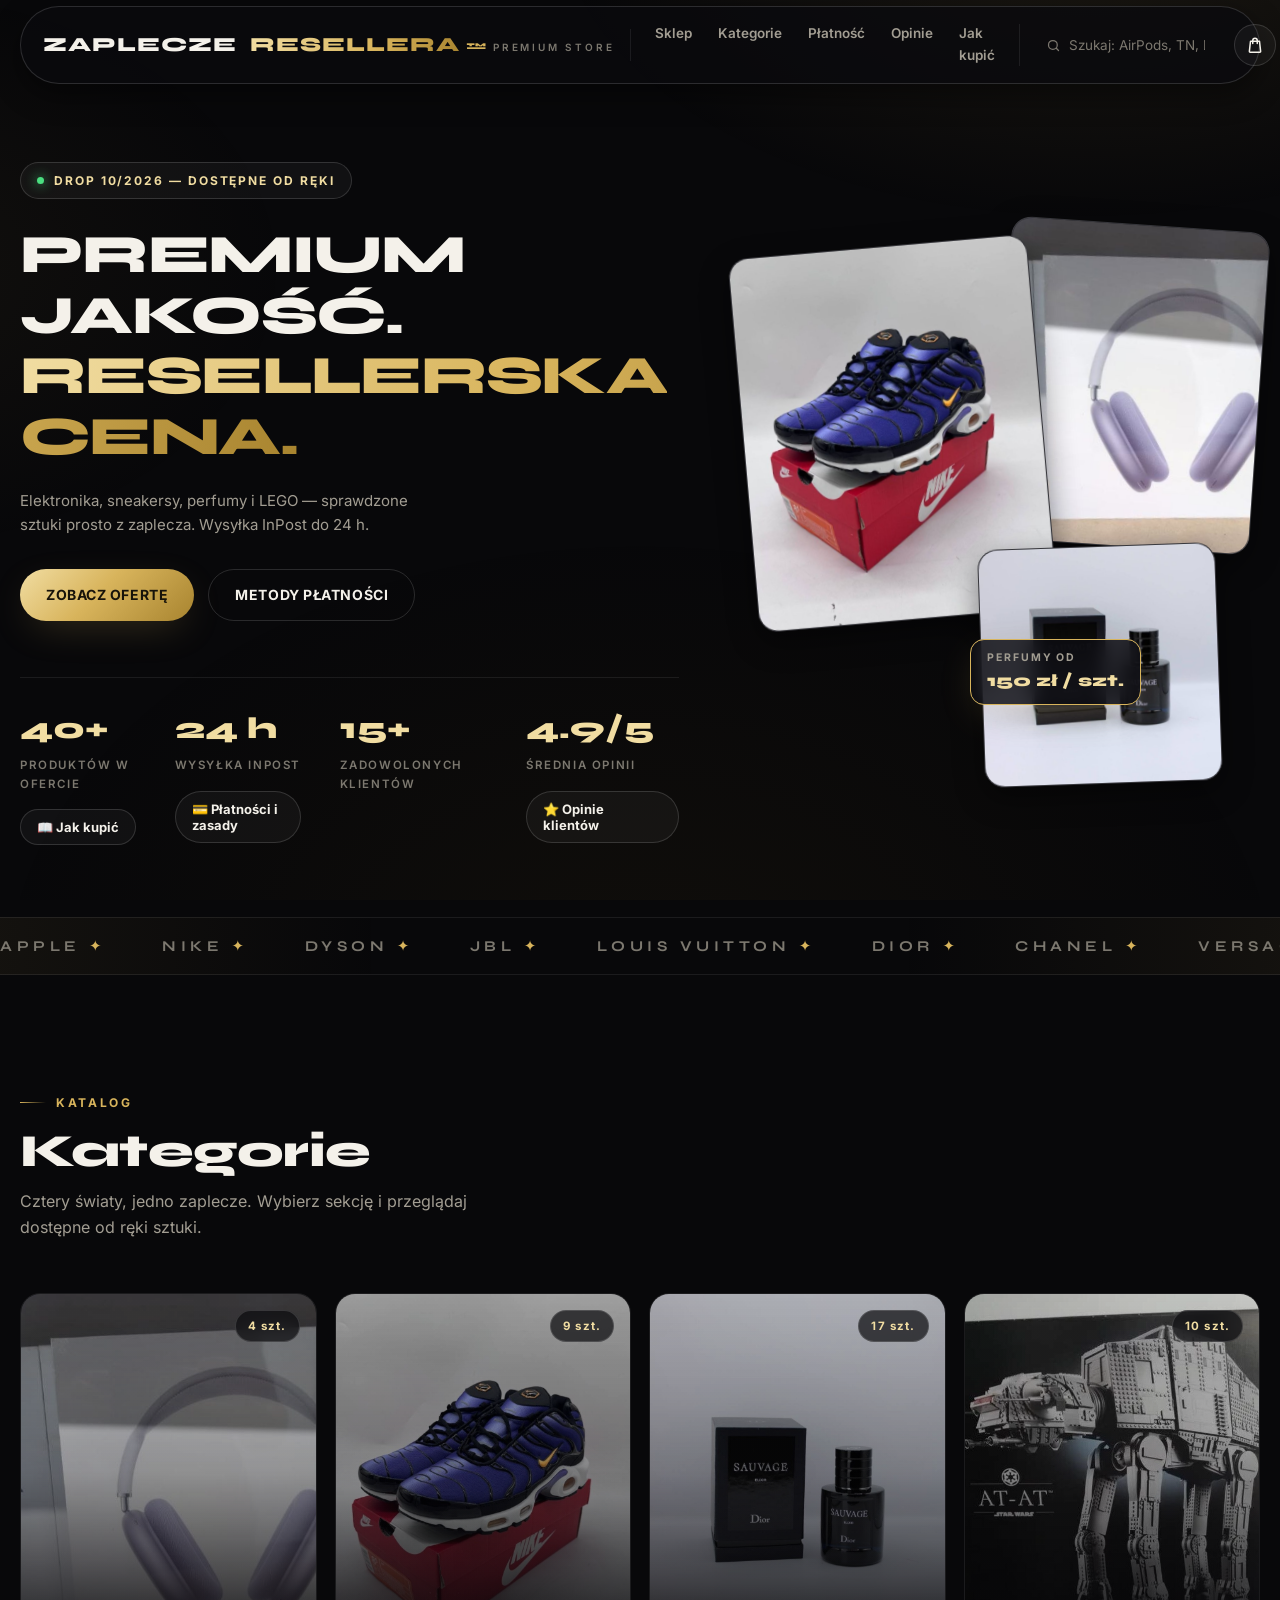
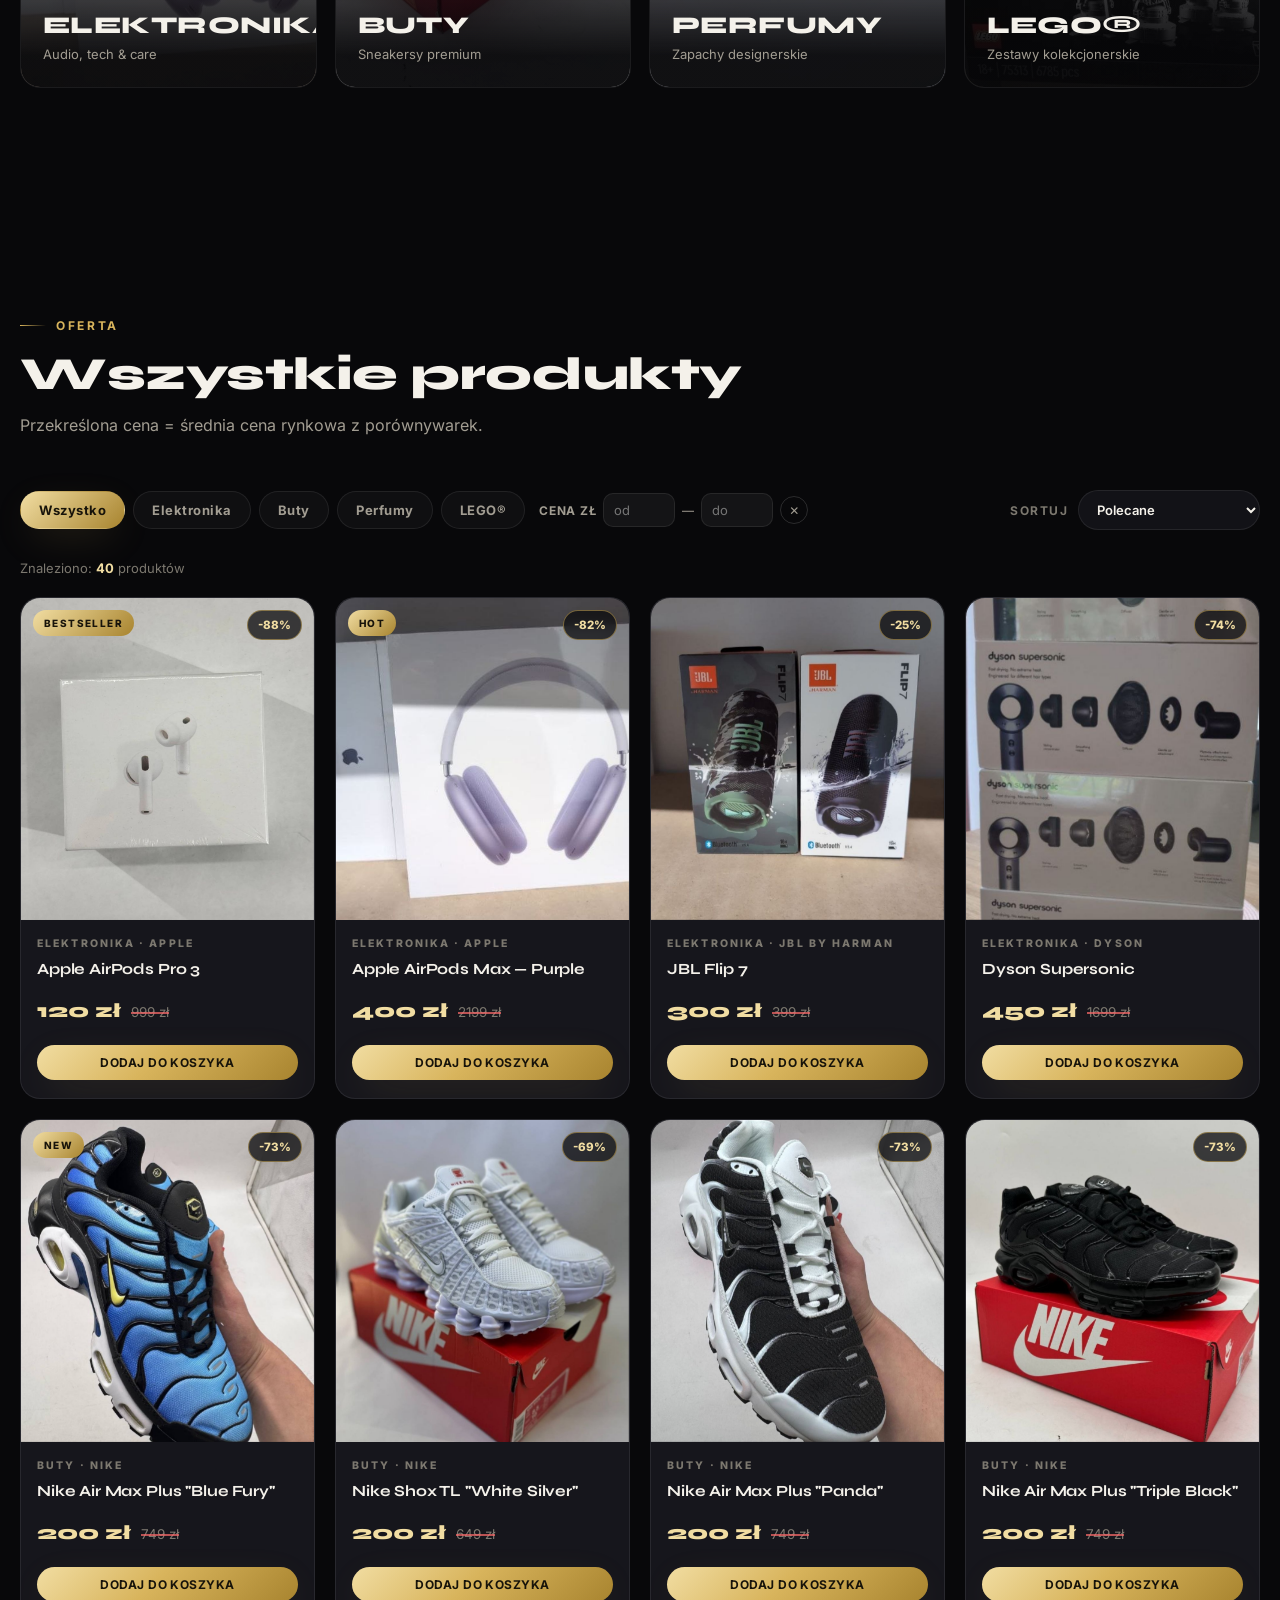
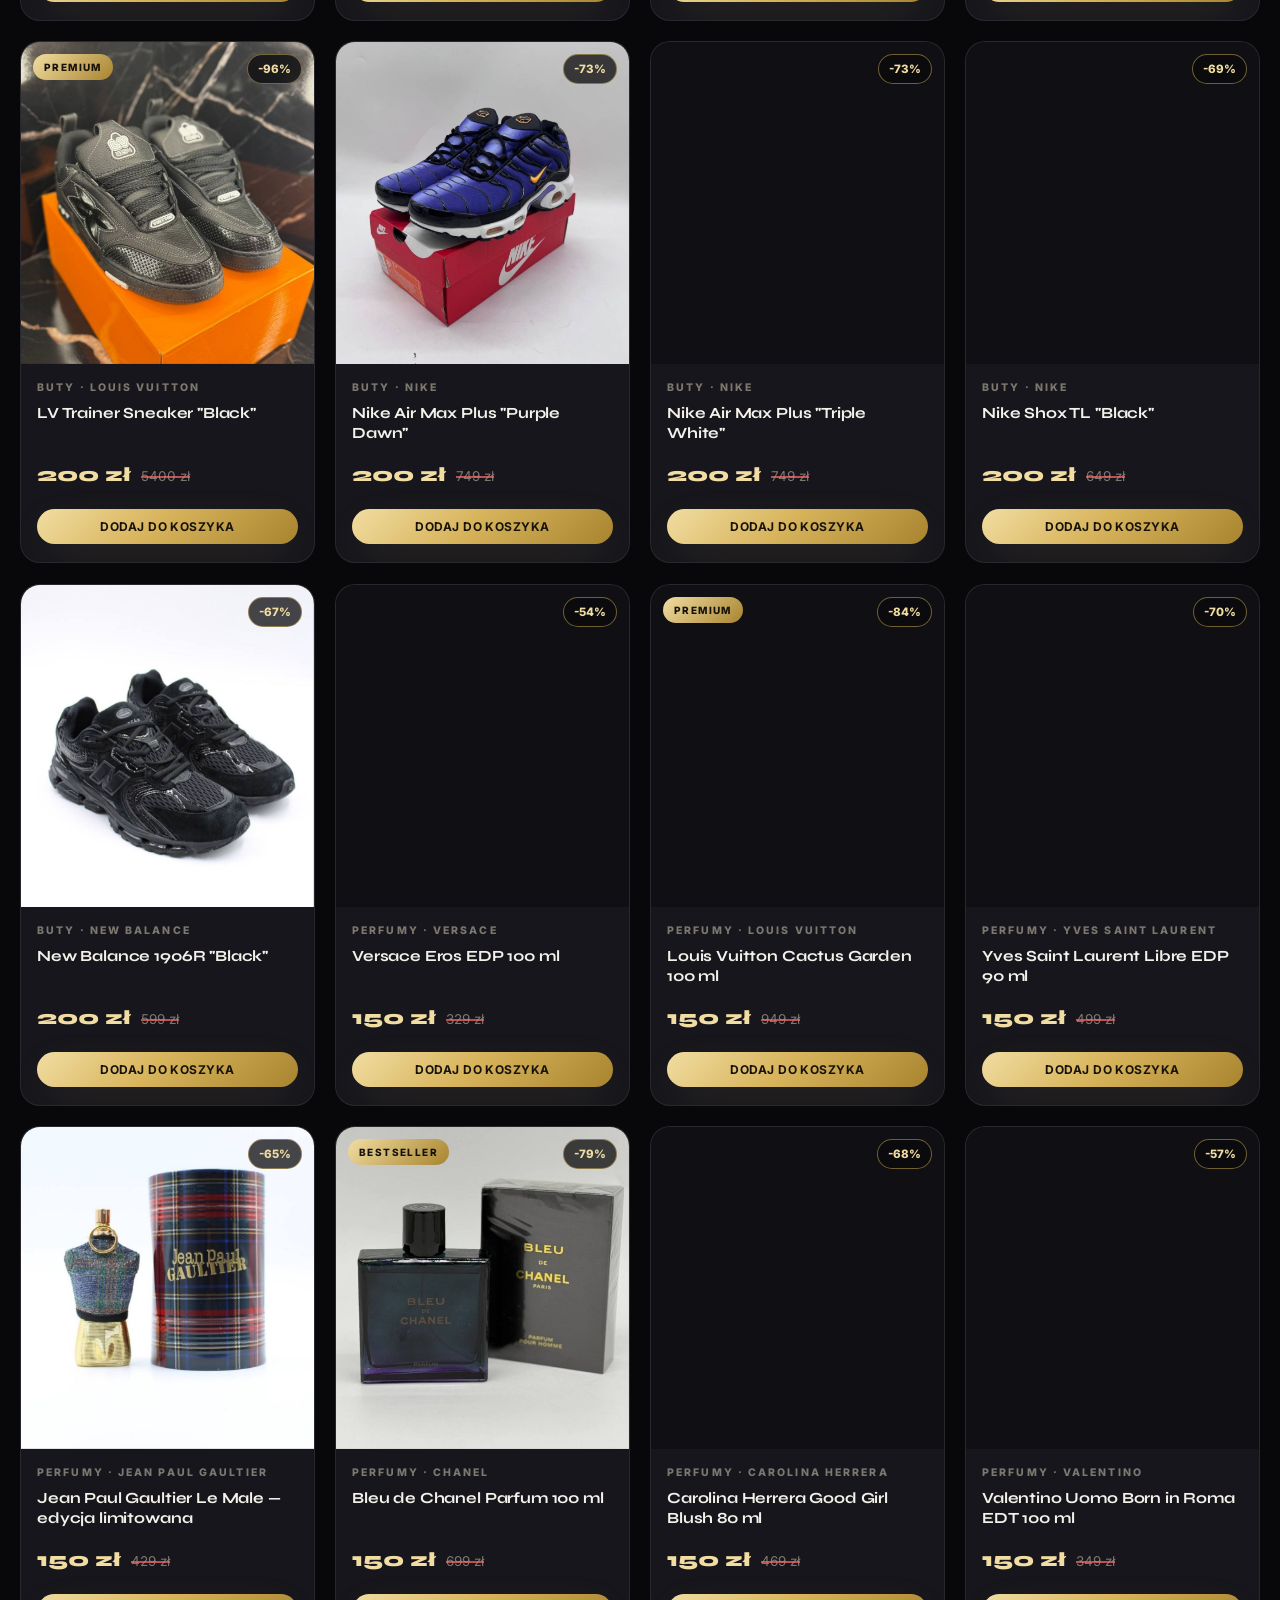
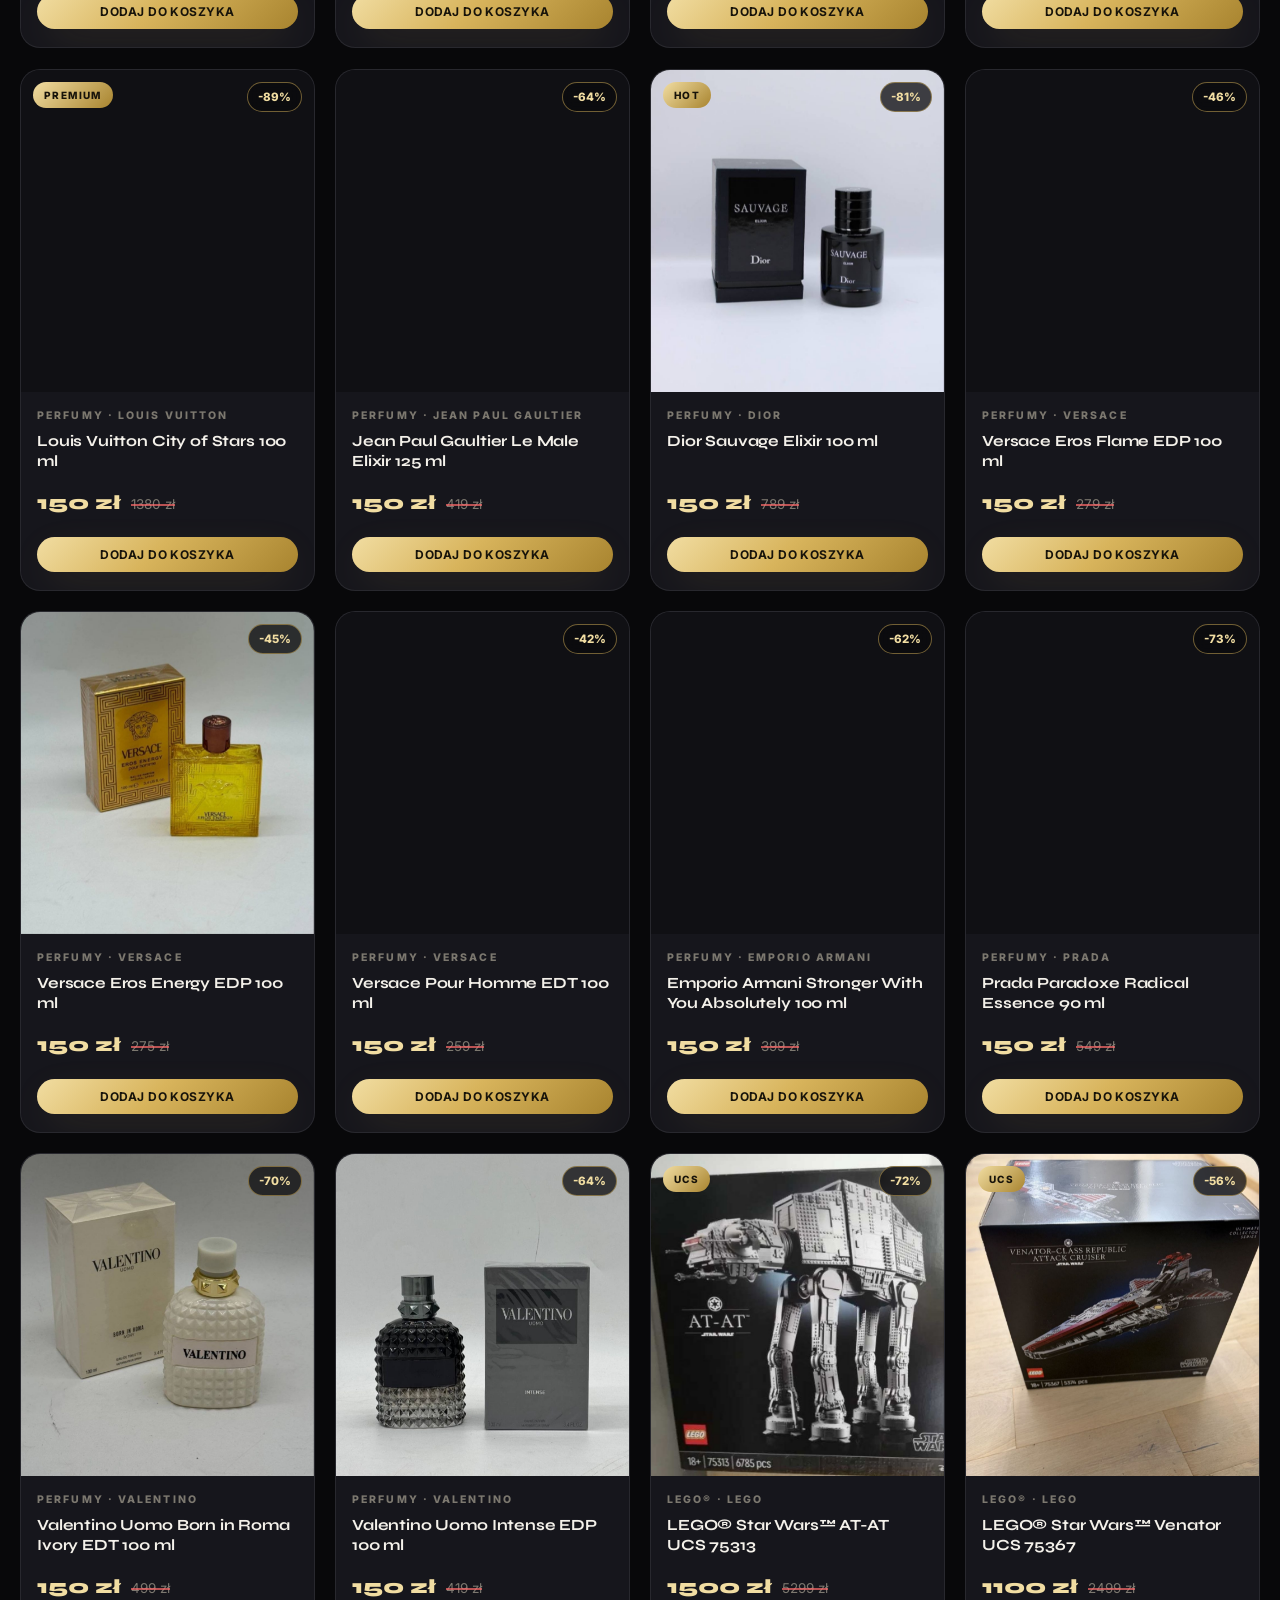
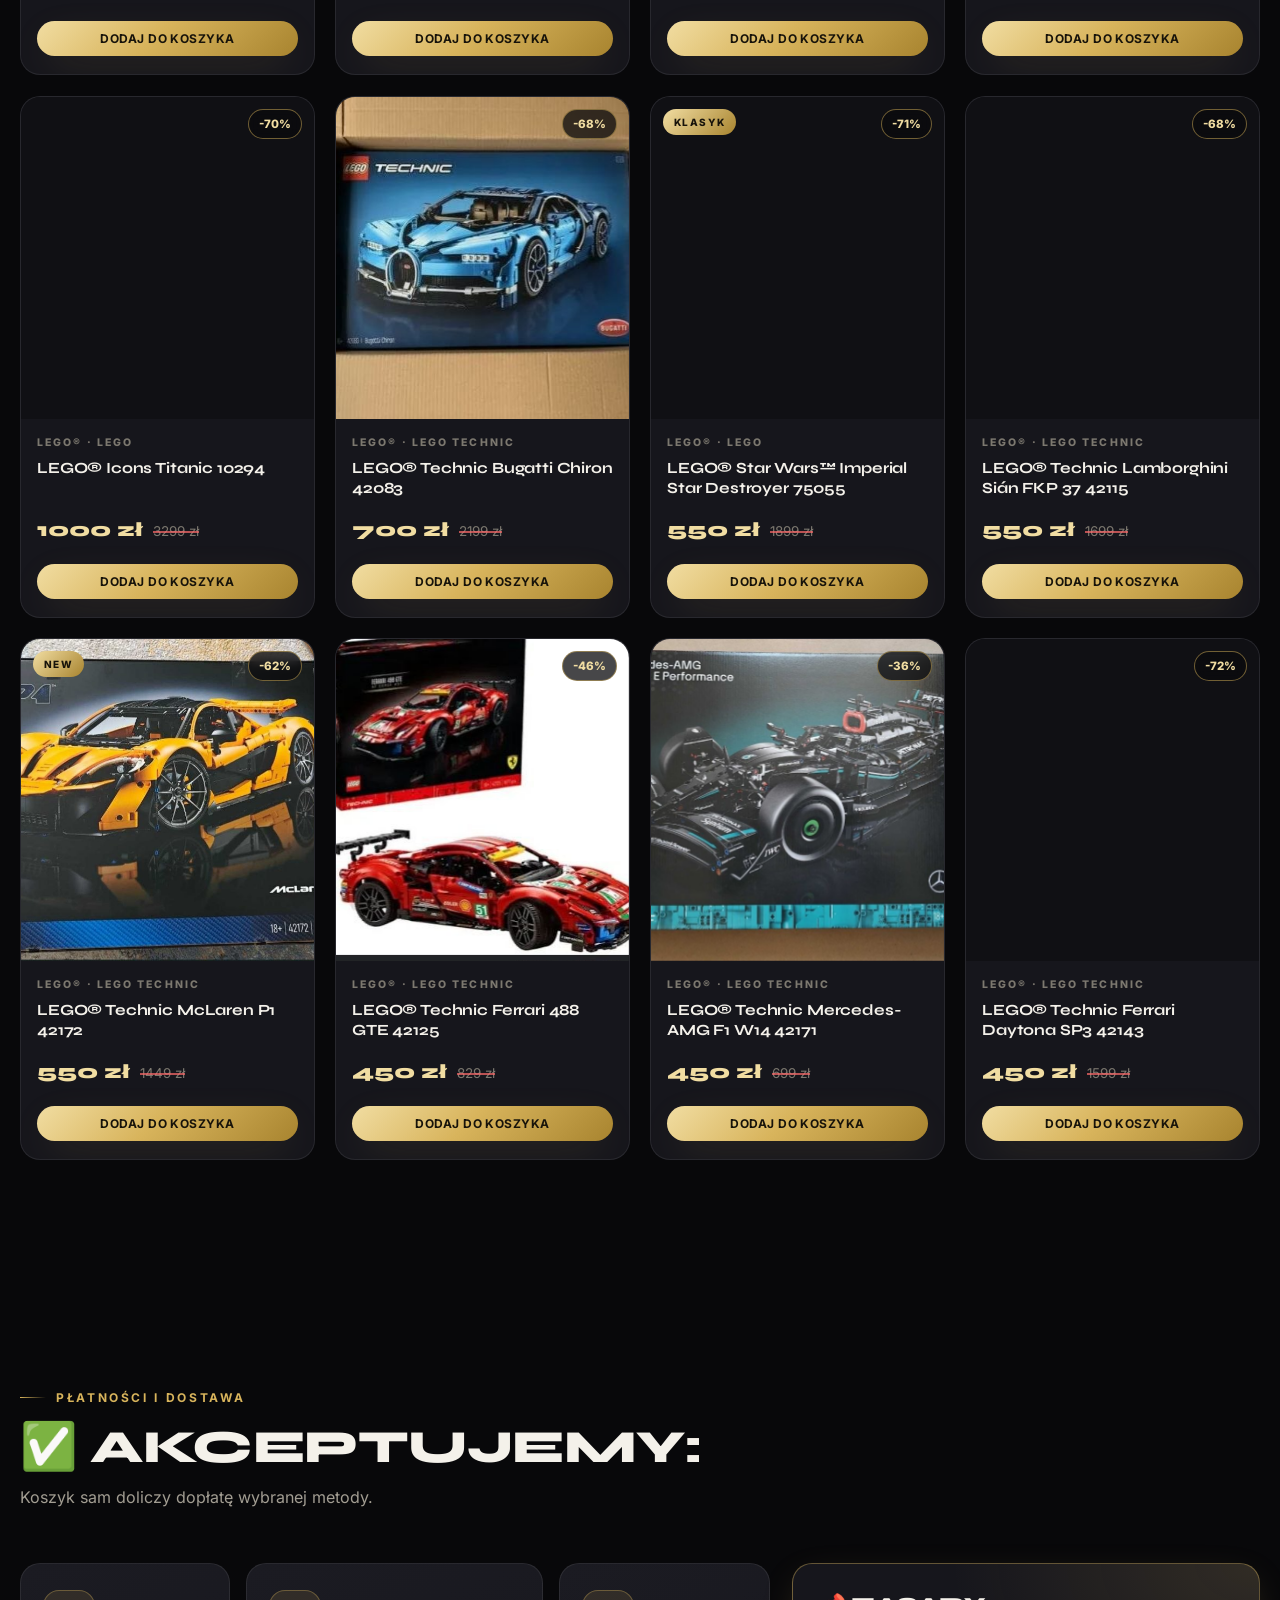
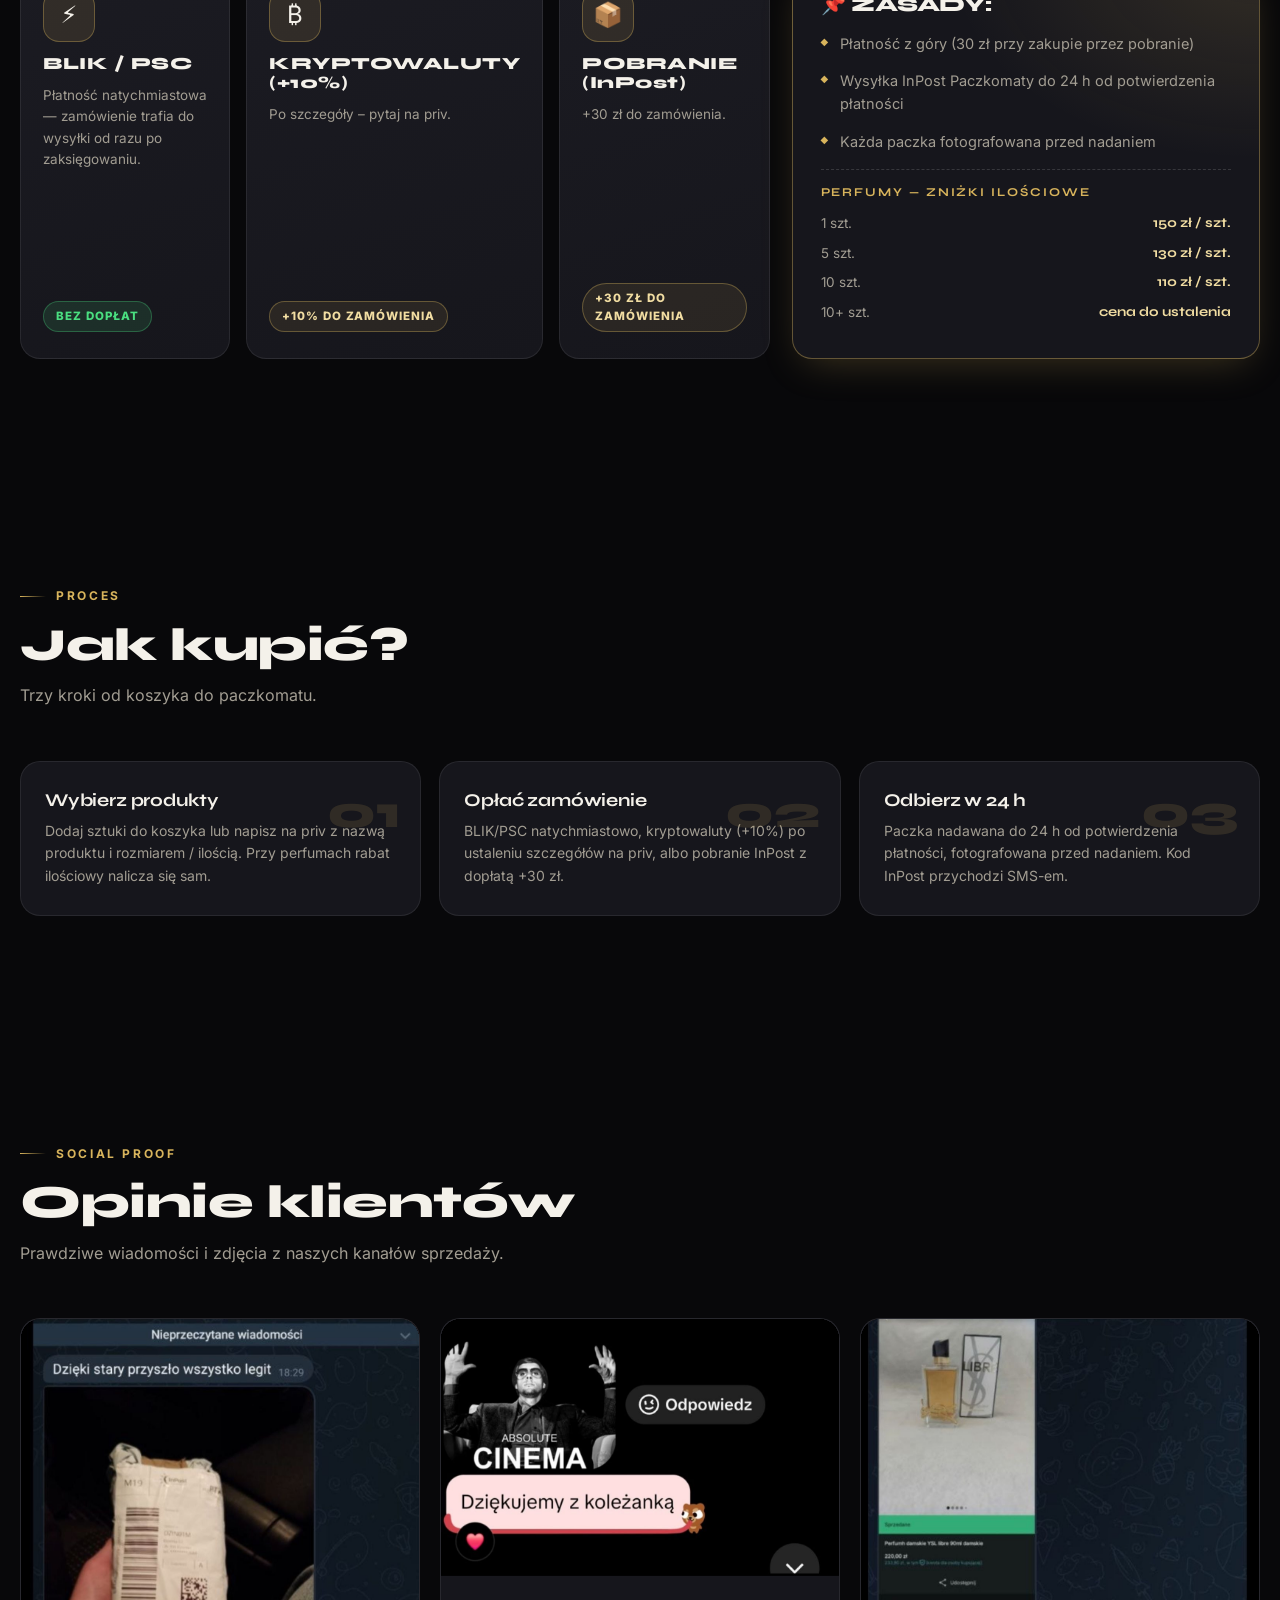
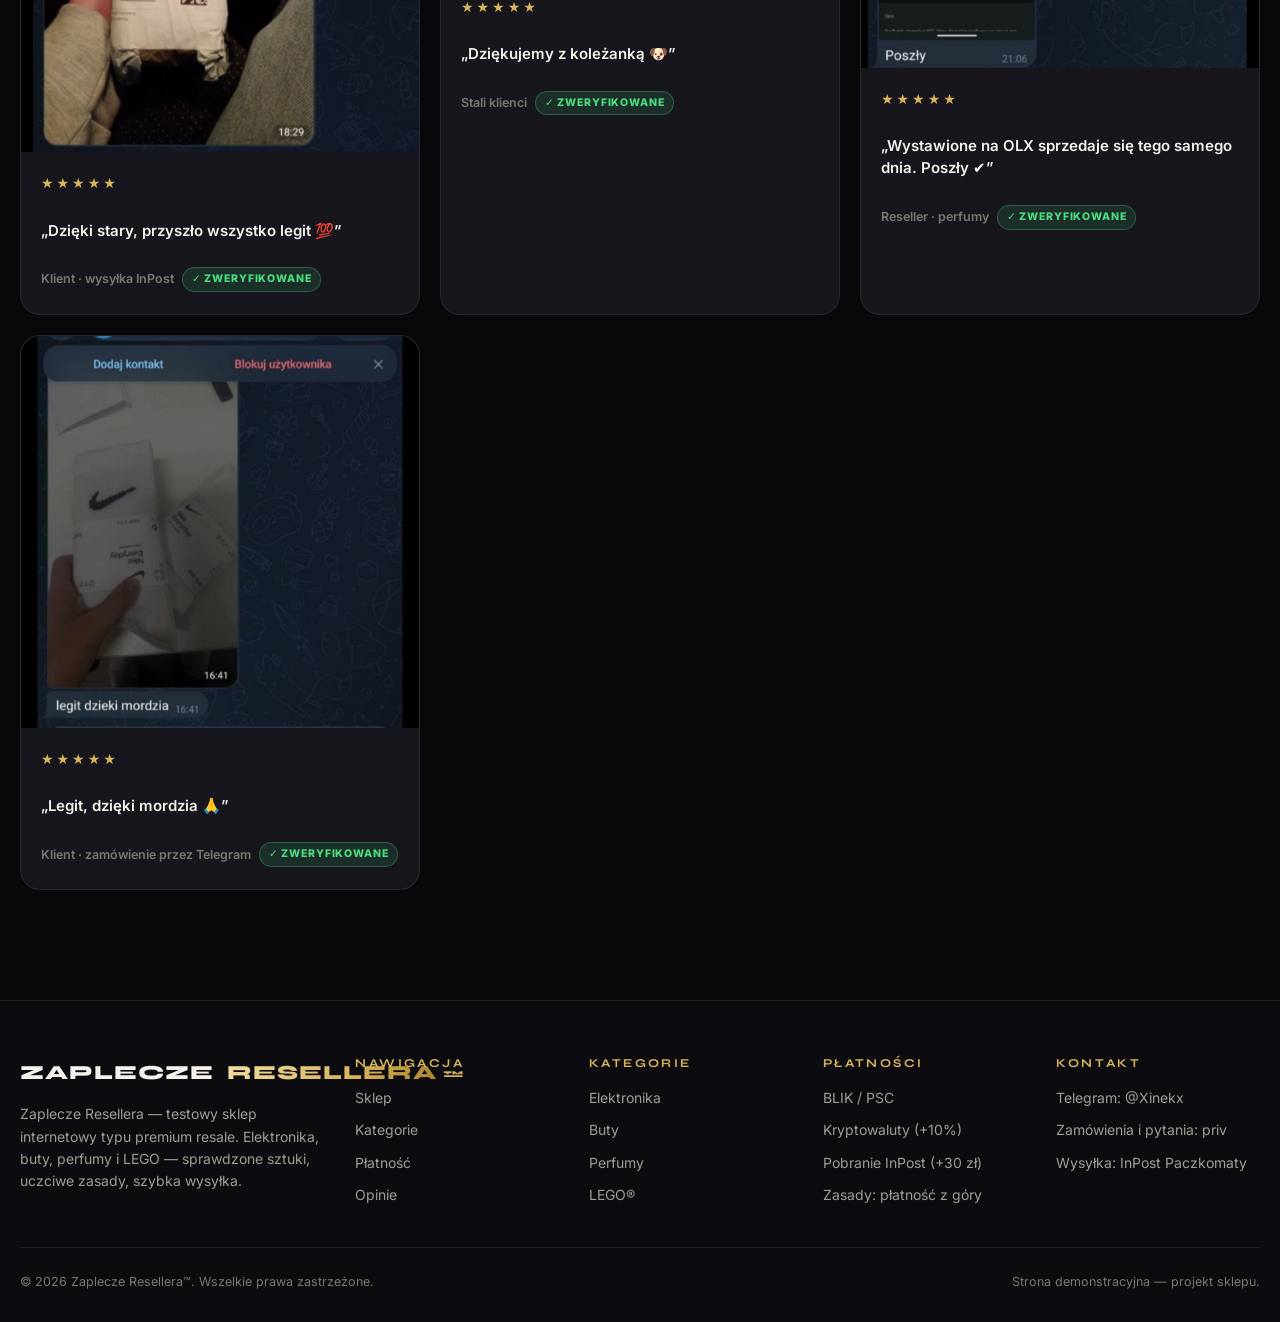
==== commit c045c273: "v24: przyciski hero pod swoimi statystykami + 15+ zadowolonych klientów - 'Jak kupić' pod 'produktów" ====
--- a/index.html
+++ b/index.html
@@ -13,7 +13,7 @@
   <link rel="icon" href="data:image/svg+xml,%3Csvg xmlns='http://www.w3.org/2000/svg' viewBox='0 0 64 64'%3E%3Crect width='64' height='64' rx='14' fill='%2308080a'/%3E%3Ctext x='32' y='43' font-family='Arial Black, sans-serif' font-size='26' font-weight='900' fill='%23d8b45c' text-anchor='middle'%3EZR%3C/text%3E%3C/svg%3E" />
   <link rel="preload" href="assets/fonts/syne-latin-wght-normal.woff2" as="font" type="font/woff2" crossorigin />
   <link rel="preload" href="assets/fonts/inter-latin-wght-normal.woff2" as="font" type="font/woff2" crossorigin />
-  <link rel="stylesheet" href="assets/css/style.css?v=20261019u" />
+  <link rel="stylesheet" href="assets/css/style.css?v=20261019v" />
 </head>
 <body id="top">
 
@@ -78,16 +78,22 @@
             <a class="btn" href="#sklep">Zobacz ofertę</a>
             <a class="btn btn-ghost" href="#platnosc">Metody płatności</a>
           </div>
-          <div class="hero-quick">
-            <button type="button" class="hq-btn" id="hqJak">📖 Jak kupić</button>
-            <button type="button" class="hq-btn" id="hqOpinie">⭐ Opinie klientów</button>
-            <button type="button" class="hq-btn" id="hqPlatnosci">💳 Płatności i zasady</button>
-          </div>
           <div class="hero-stats">
-            <div><div class="num" id="statProducts">40+</div><div class="lbl">produktów w ofercie</div></div>
-            <div><div class="num">24 h</div><div class="lbl">wysyłka InPost</div></div>
-            <div><div class="num">100+</div><div class="lbl">zadowolonych klientów</div></div>
-            <div><div class="num">4.9/5</div><div class="lbl">średnia opinii</div></div>
+            <div>
+              <div class="num" id="statProducts">40+</div><div class="lbl">produktów w ofercie</div>
+              <button type="button" class="hq-btn" id="hqJak">📖 Jak kupić</button>
+            </div>
+            <div>
+              <div class="num">24 h</div><div class="lbl">wysyłka InPost</div>
+              <button type="button" class="hq-btn" id="hqPlatnosci">💳 Płatności i zasady</button>
+            </div>
+            <div>
+              <div class="num">15+</div><div class="lbl">zadowolonych klientów</div>
+            </div>
+            <div>
+              <div class="num">4.9/5</div><div class="lbl">średnia opinii</div>
+              <button type="button" class="hq-btn" id="hqOpinie">⭐ Opinie klientów</button>
+            </div>
           </div>
         </div>
 
@@ -446,7 +452,7 @@
     </div>
   </nav>
 
-  <script src="assets/js/data.js?v=20261019u"></script>
-  <script src="assets/js/app.js?v=20261019u"></script>
+  <script src="assets/js/data.js?v=20261019v"></script>
+  <script src="assets/js/app.js?v=20261019v"></script>
 </body>
 </html>
--- a/assets/css/style.css
+++ b/assets/css/style.css
@@ -3370,3 +3370,26 @@
     box-shadow: 0 0 0 1px var(--gold);
   }
 }
+
+
+/* ============================================================
+   v24 — przyciski hero pod konkretnymi statystykami
+   (Jak kupić → produkty · Płatności → wysyłka · Opinie → średnia)
+   ============================================================ */
+.hero-stats > div {
+  display: flex;
+  flex-direction: column;
+  align-items: flex-start;
+  gap: 4px;
+}
+.hero-stats .hq-btn {
+  margin-top: 12px;
+  white-space: normal;
+  text-align: left;
+}
+@media (max-width: 860px) {
+  .hero-stats {
+    grid-template-columns: repeat(2, minmax(0, 1fr));
+    width: 100%;
+  }
+}
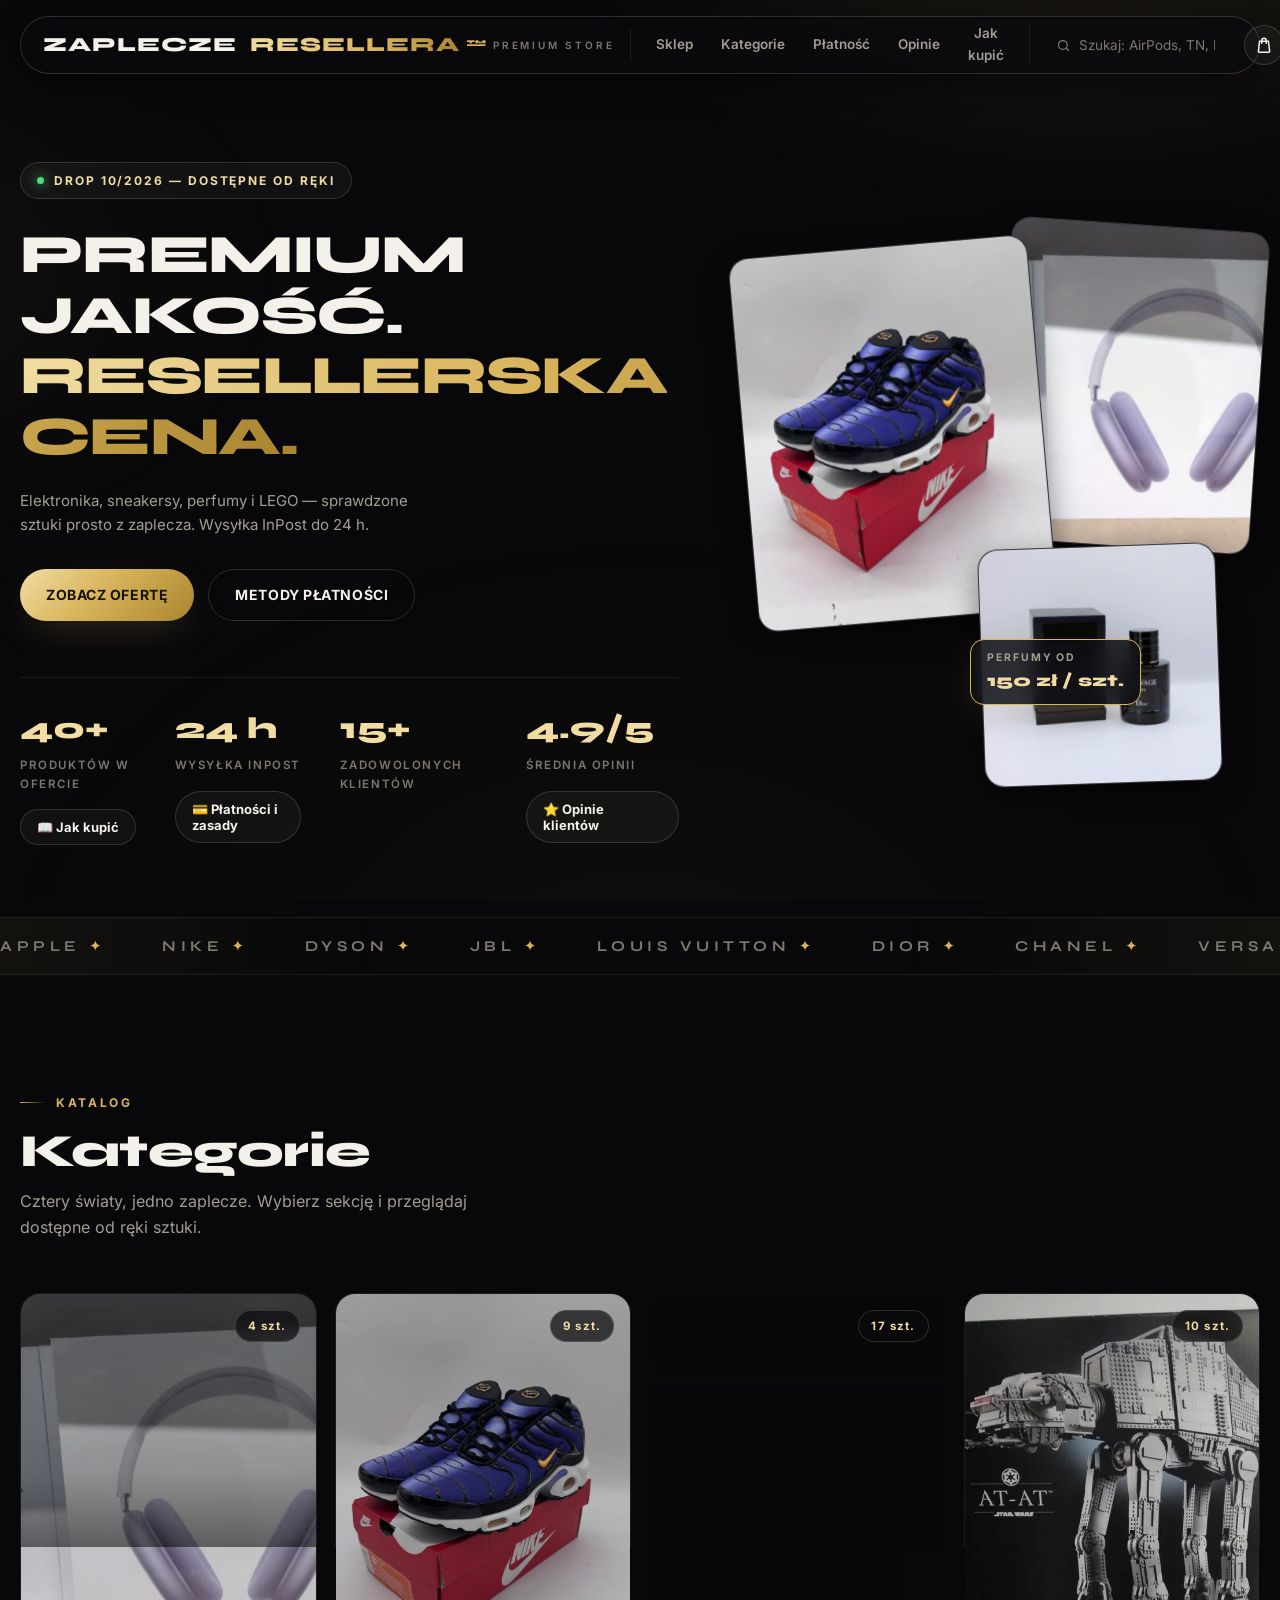
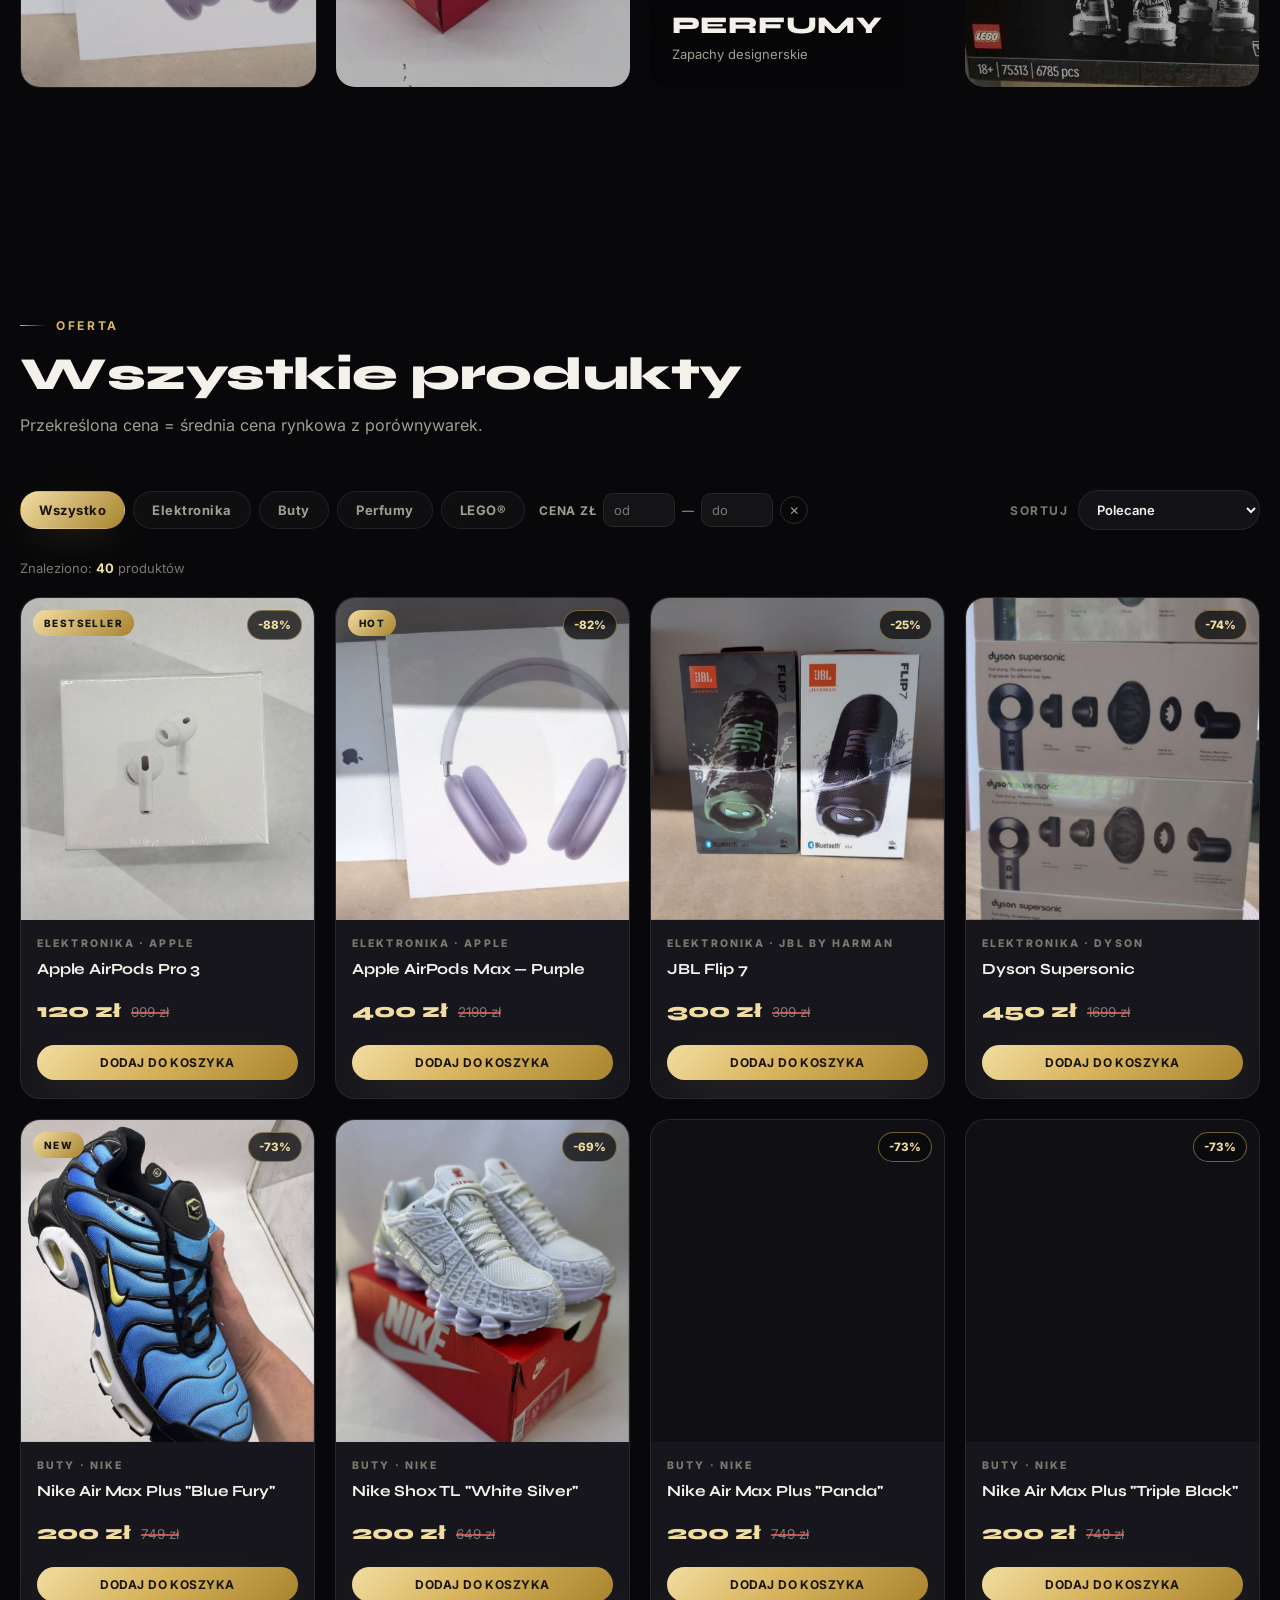
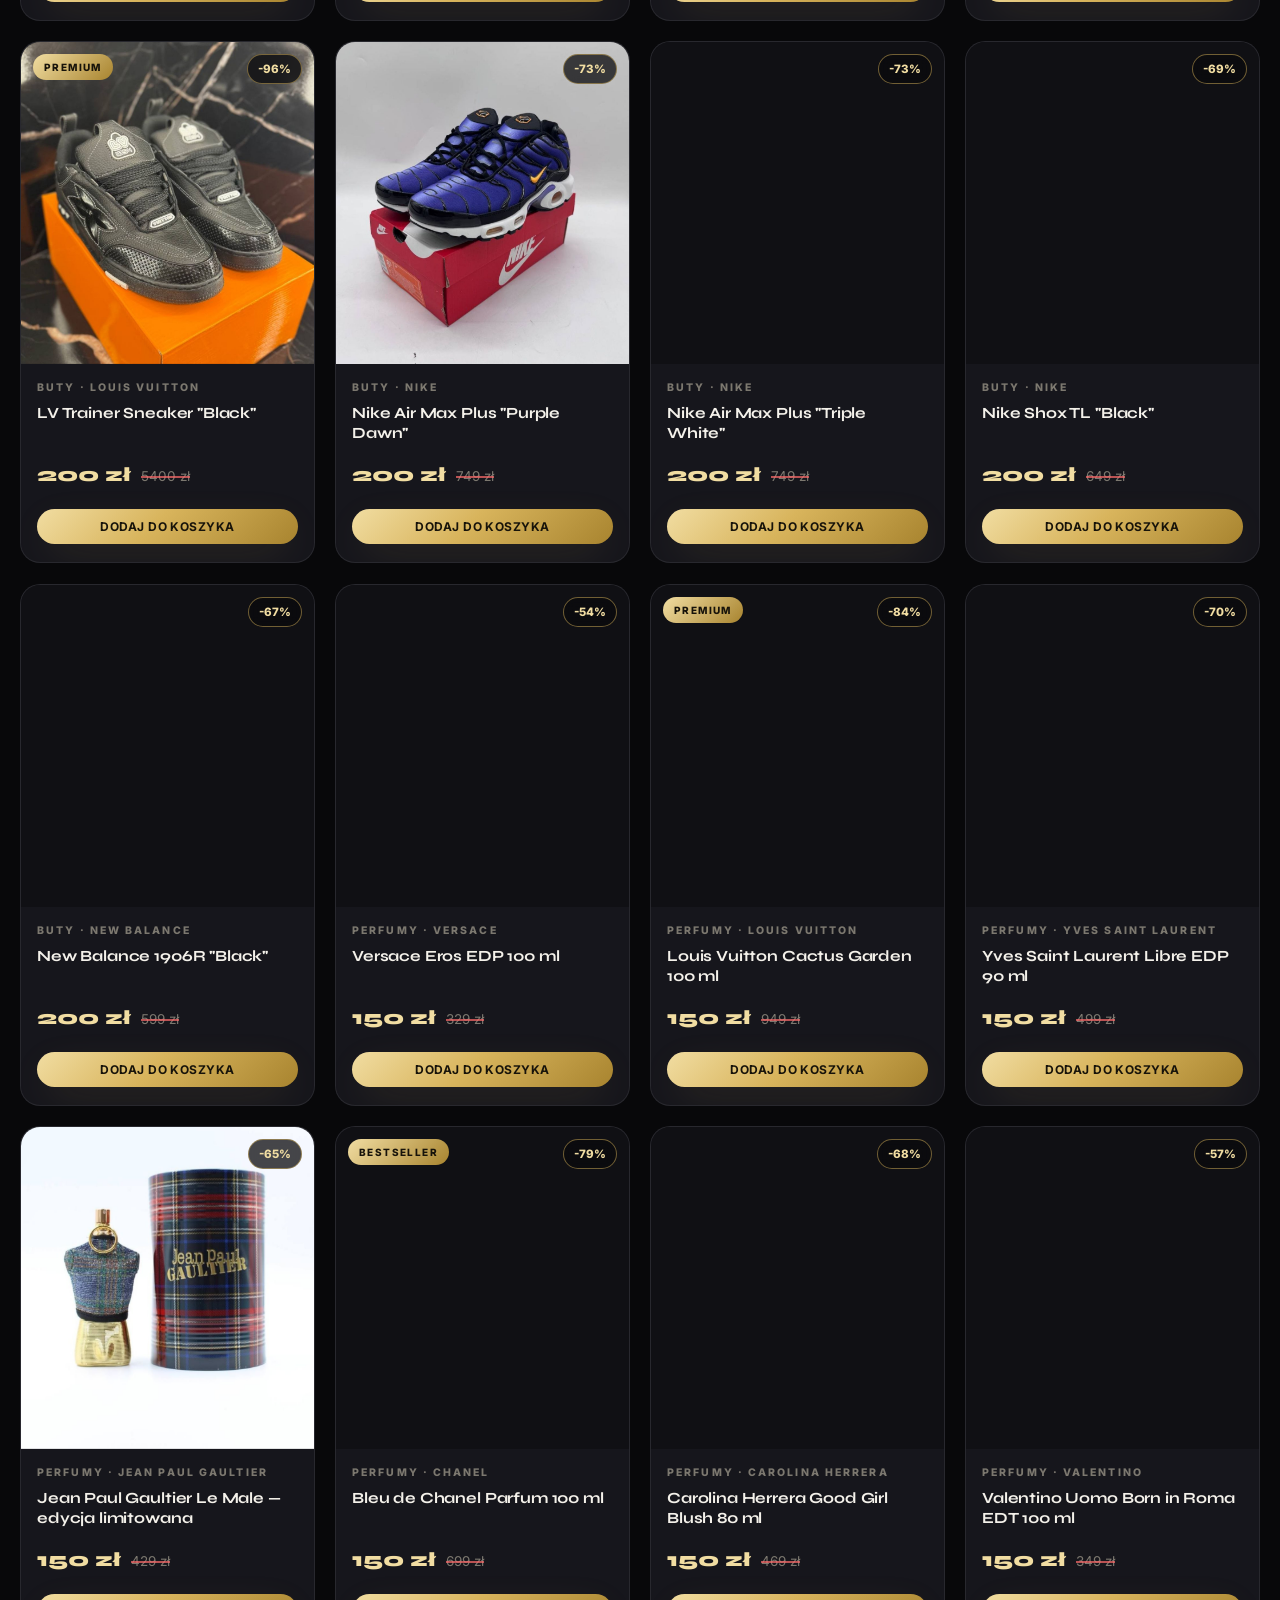
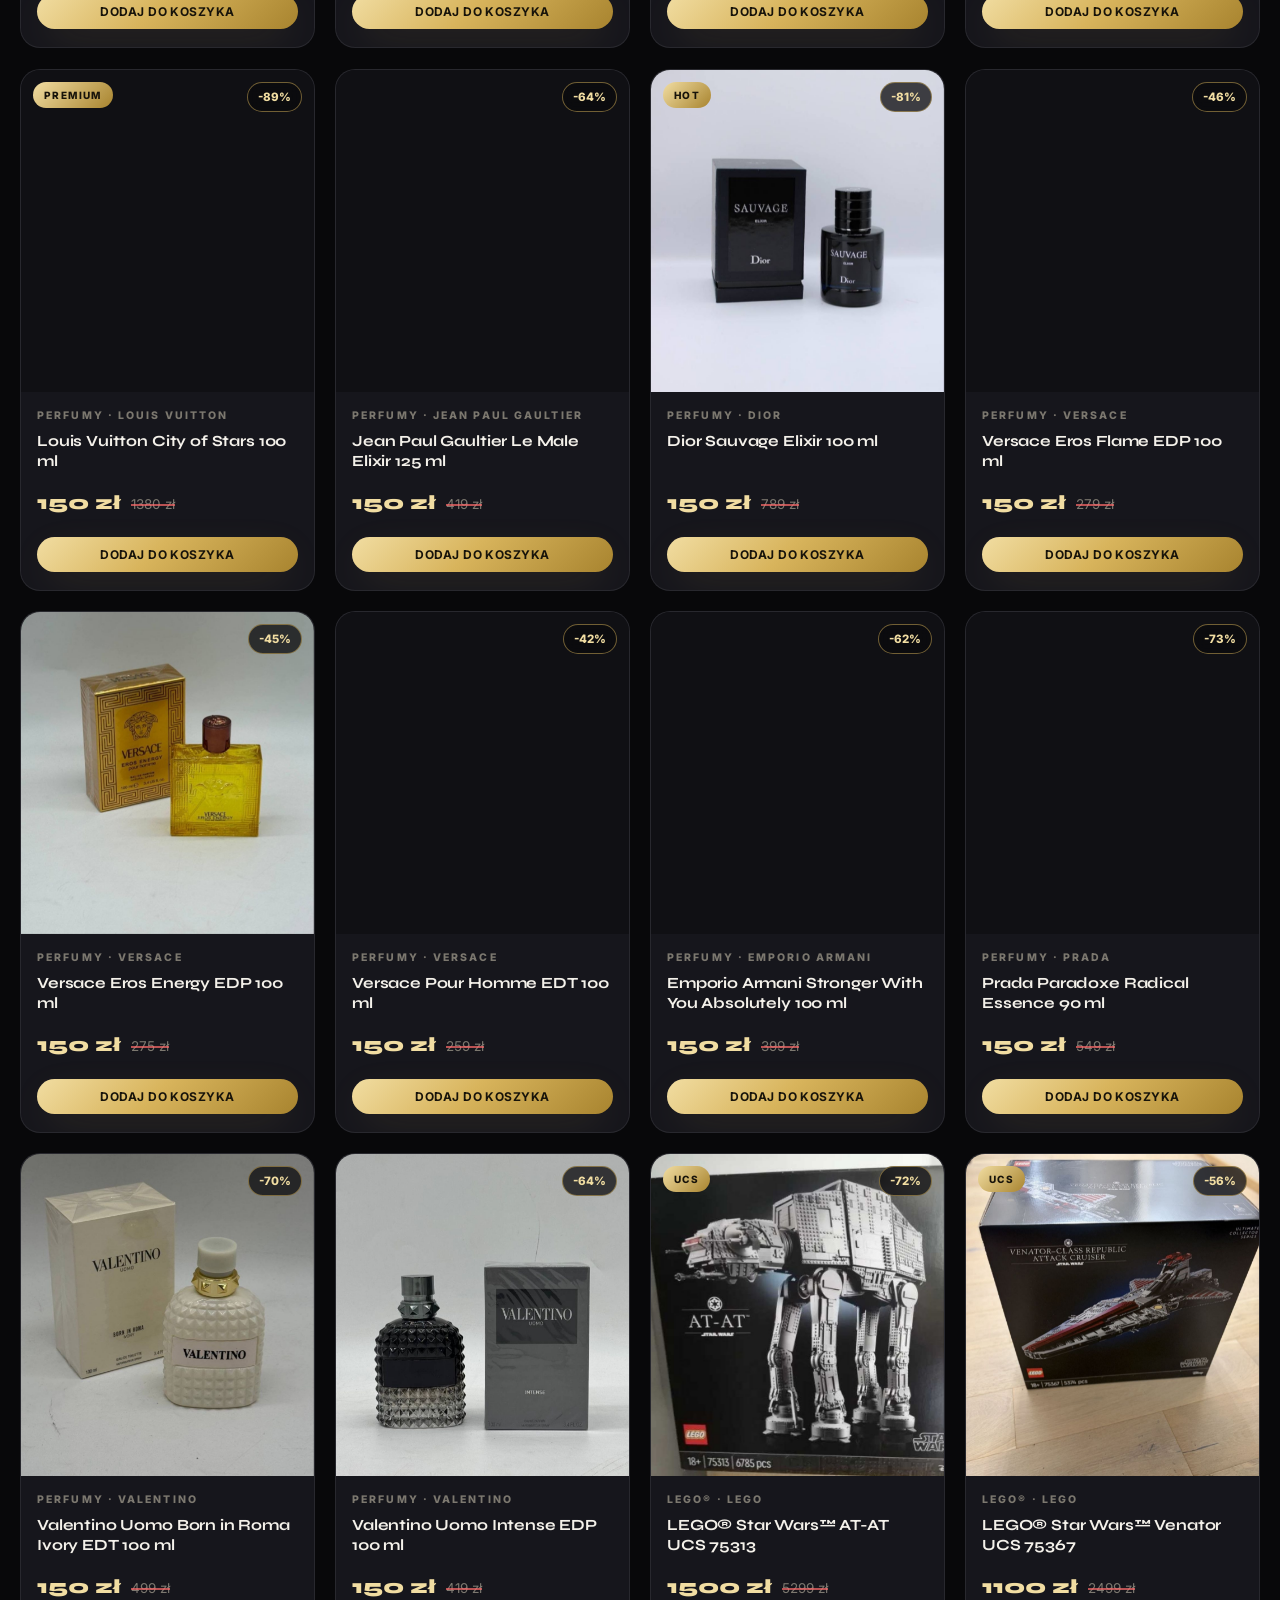
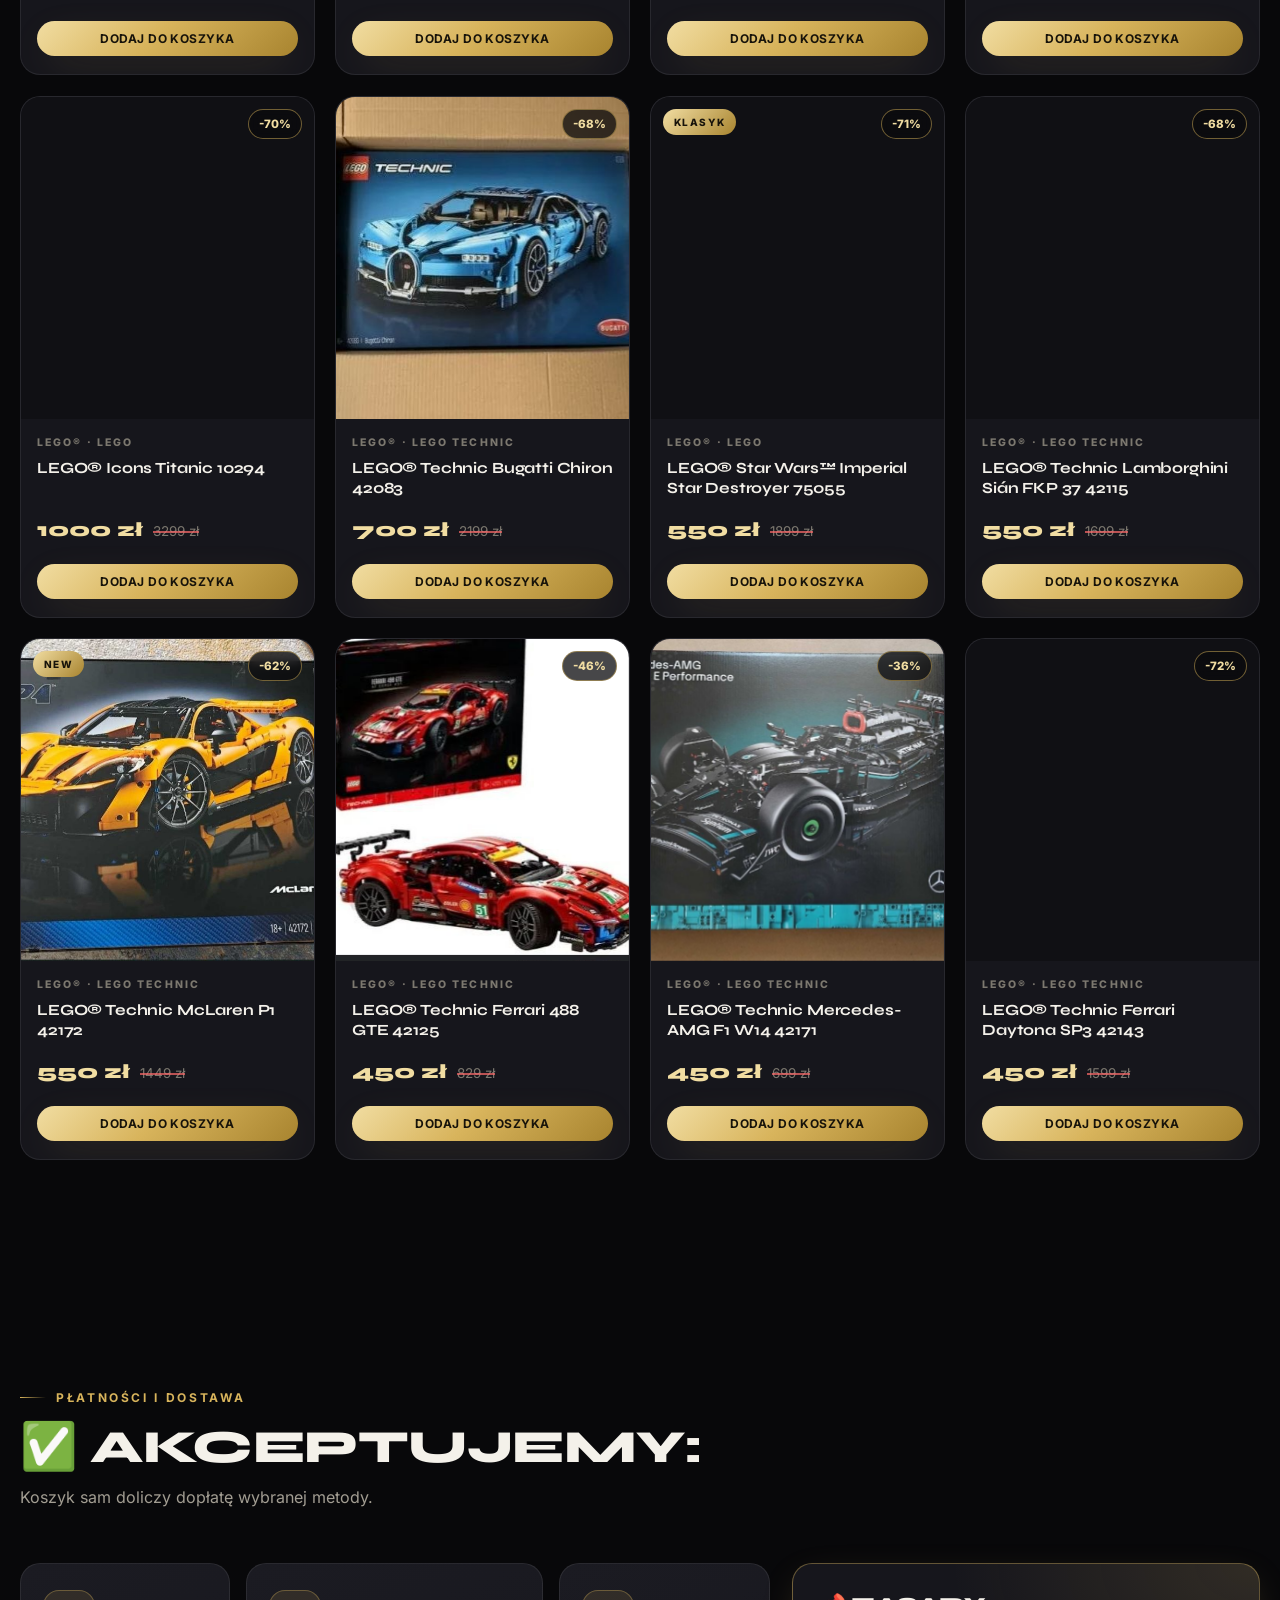
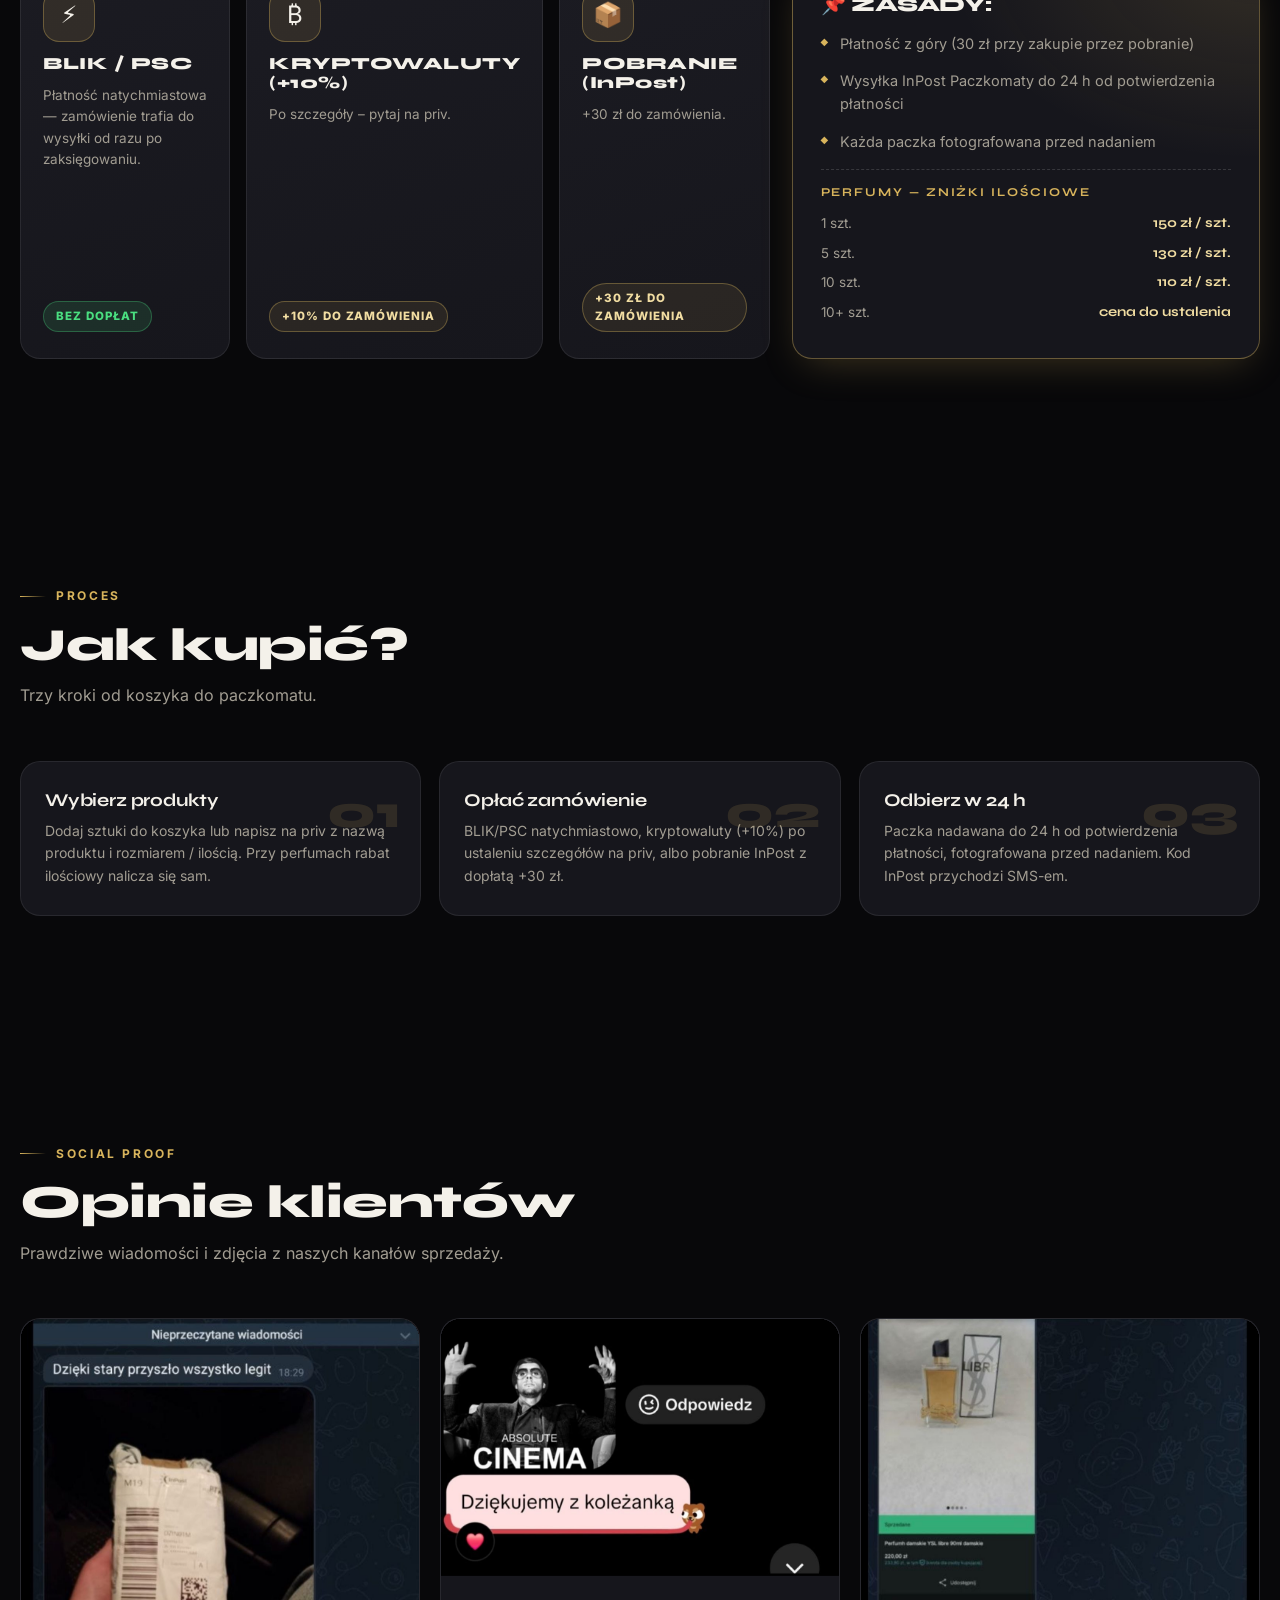
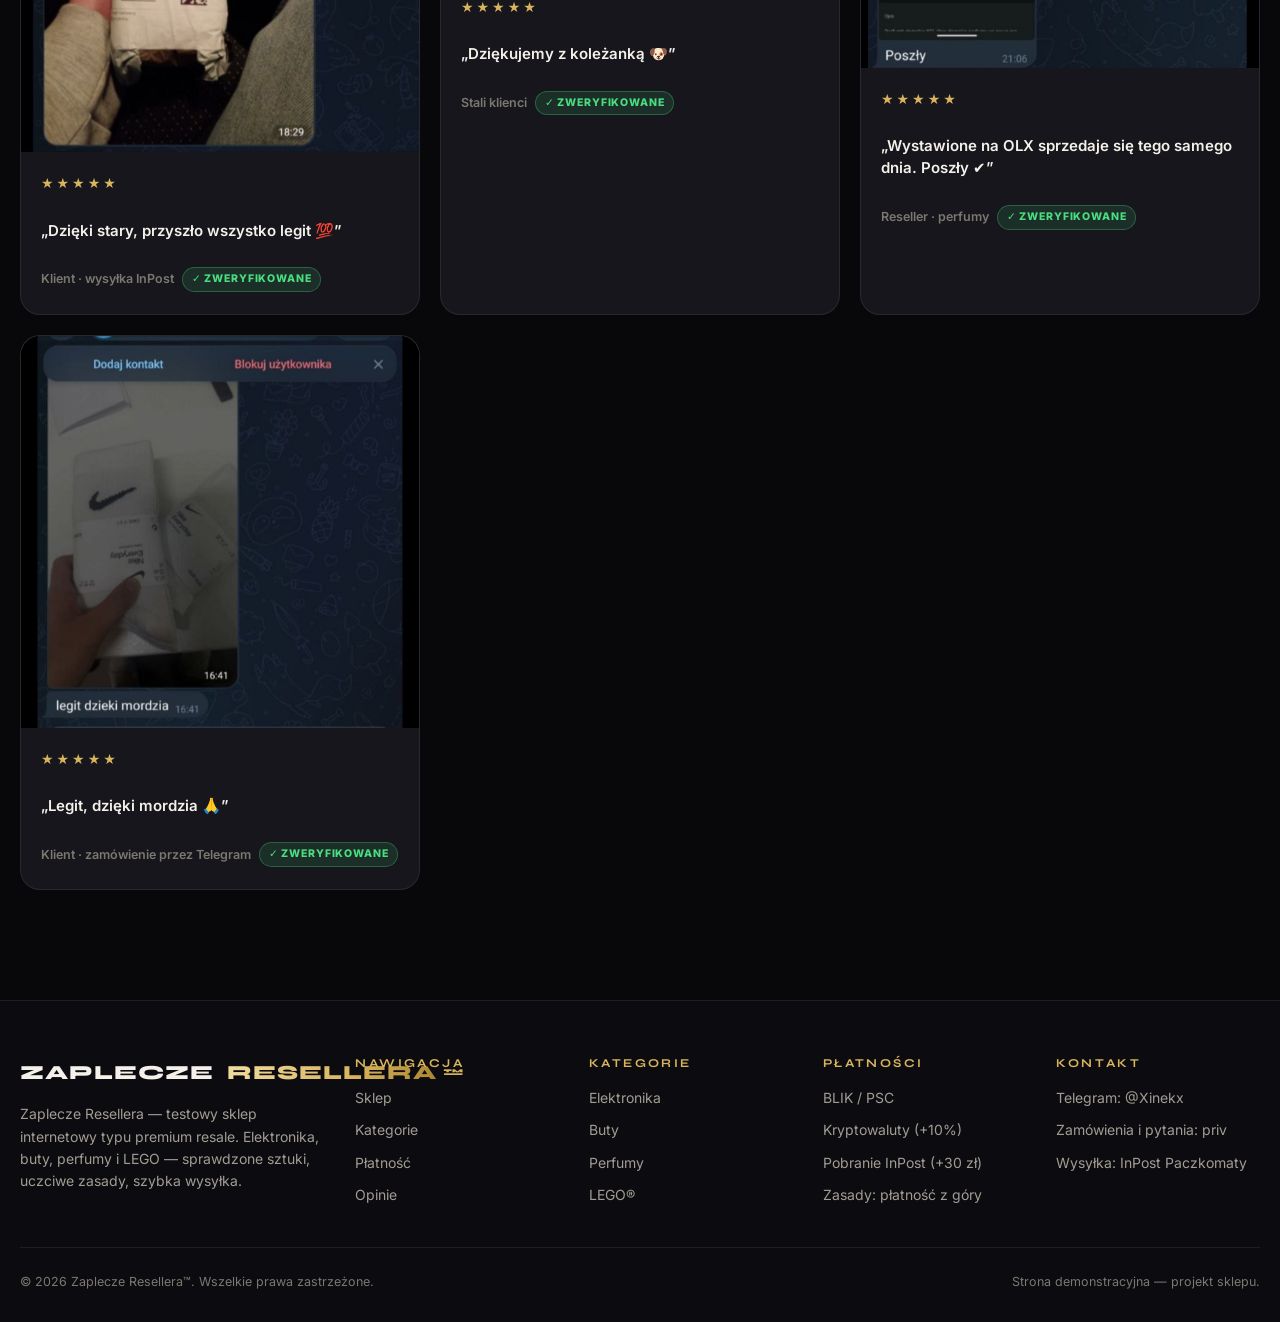
==== commit d8ef0209: "v25: marquee odporny na systemowe 'ogranicz animacje' + wyśrodkowana pigułka - ROOT CAUSE paska mare" ====
--- a/index.html
+++ b/index.html
@@ -13,7 +13,7 @@
   <link rel="icon" href="data:image/svg+xml,%3Csvg xmlns='http://www.w3.org/2000/svg' viewBox='0 0 64 64'%3E%3Crect width='64' height='64' rx='14' fill='%2308080a'/%3E%3Ctext x='32' y='43' font-family='Arial Black, sans-serif' font-size='26' font-weight='900' fill='%23d8b45c' text-anchor='middle'%3EZR%3C/text%3E%3C/svg%3E" />
   <link rel="preload" href="assets/fonts/syne-latin-wght-normal.woff2" as="font" type="font/woff2" crossorigin />
   <link rel="preload" href="assets/fonts/inter-latin-wght-normal.woff2" as="font" type="font/woff2" crossorigin />
-  <link rel="stylesheet" href="assets/css/style.css?v=20261019v" />
+  <link rel="stylesheet" href="assets/css/style.css?v=20261019w" />
 </head>
 <body id="top">
 
@@ -452,7 +452,7 @@
     </div>
   </nav>
 
-  <script src="assets/js/data.js?v=20261019v"></script>
-  <script src="assets/js/app.js?v=20261019v"></script>
+  <script src="assets/js/data.js?v=20261019w"></script>
+  <script src="assets/js/app.js?v=20261019w"></script>
 </body>
 </html>
--- a/assets/css/style.css
+++ b/assets/css/style.css
@@ -3393,3 +3393,45 @@
     width: 100%;
   }
 }
+
+/* ============================================================
+   v25 — marquee jedzie mimo systemowego "ogranicz animacje"
+   (prefers-reduced-motion zbijał czas animacji do 0 na komputerze);
+   pigułka: nav wyśrodkowany, równe wysokości 40px, koszyk w środku
+   ============================================================ */
+@media (prefers-reduced-motion: reduce) {
+  .marquee-track {
+    animation: marquee 36s linear infinite !important;
+  }
+}
+@media (min-width: 861px) {
+  .header-inner {
+    align-items: center;
+    padding-right: 14px;
+  }
+  .main-nav {
+    margin-inline: auto; /* grupa linków wyśrodkowana w pigułce */
+  }
+  .main-nav a {
+    display: inline-flex;
+    align-items: center;
+    justify-content: center;
+    height: 40px;
+    padding: 0 13px;
+    text-align: center;
+  }
+  .logo {
+    align-items: center;
+  }
+  .search-box input {
+    height: 40px;
+  }
+  .cart-btn {
+    width: 40px;
+    height: 40px;
+  }
+  .cart-count {
+    top: -4px;
+    right: -4px;
+  }
+}
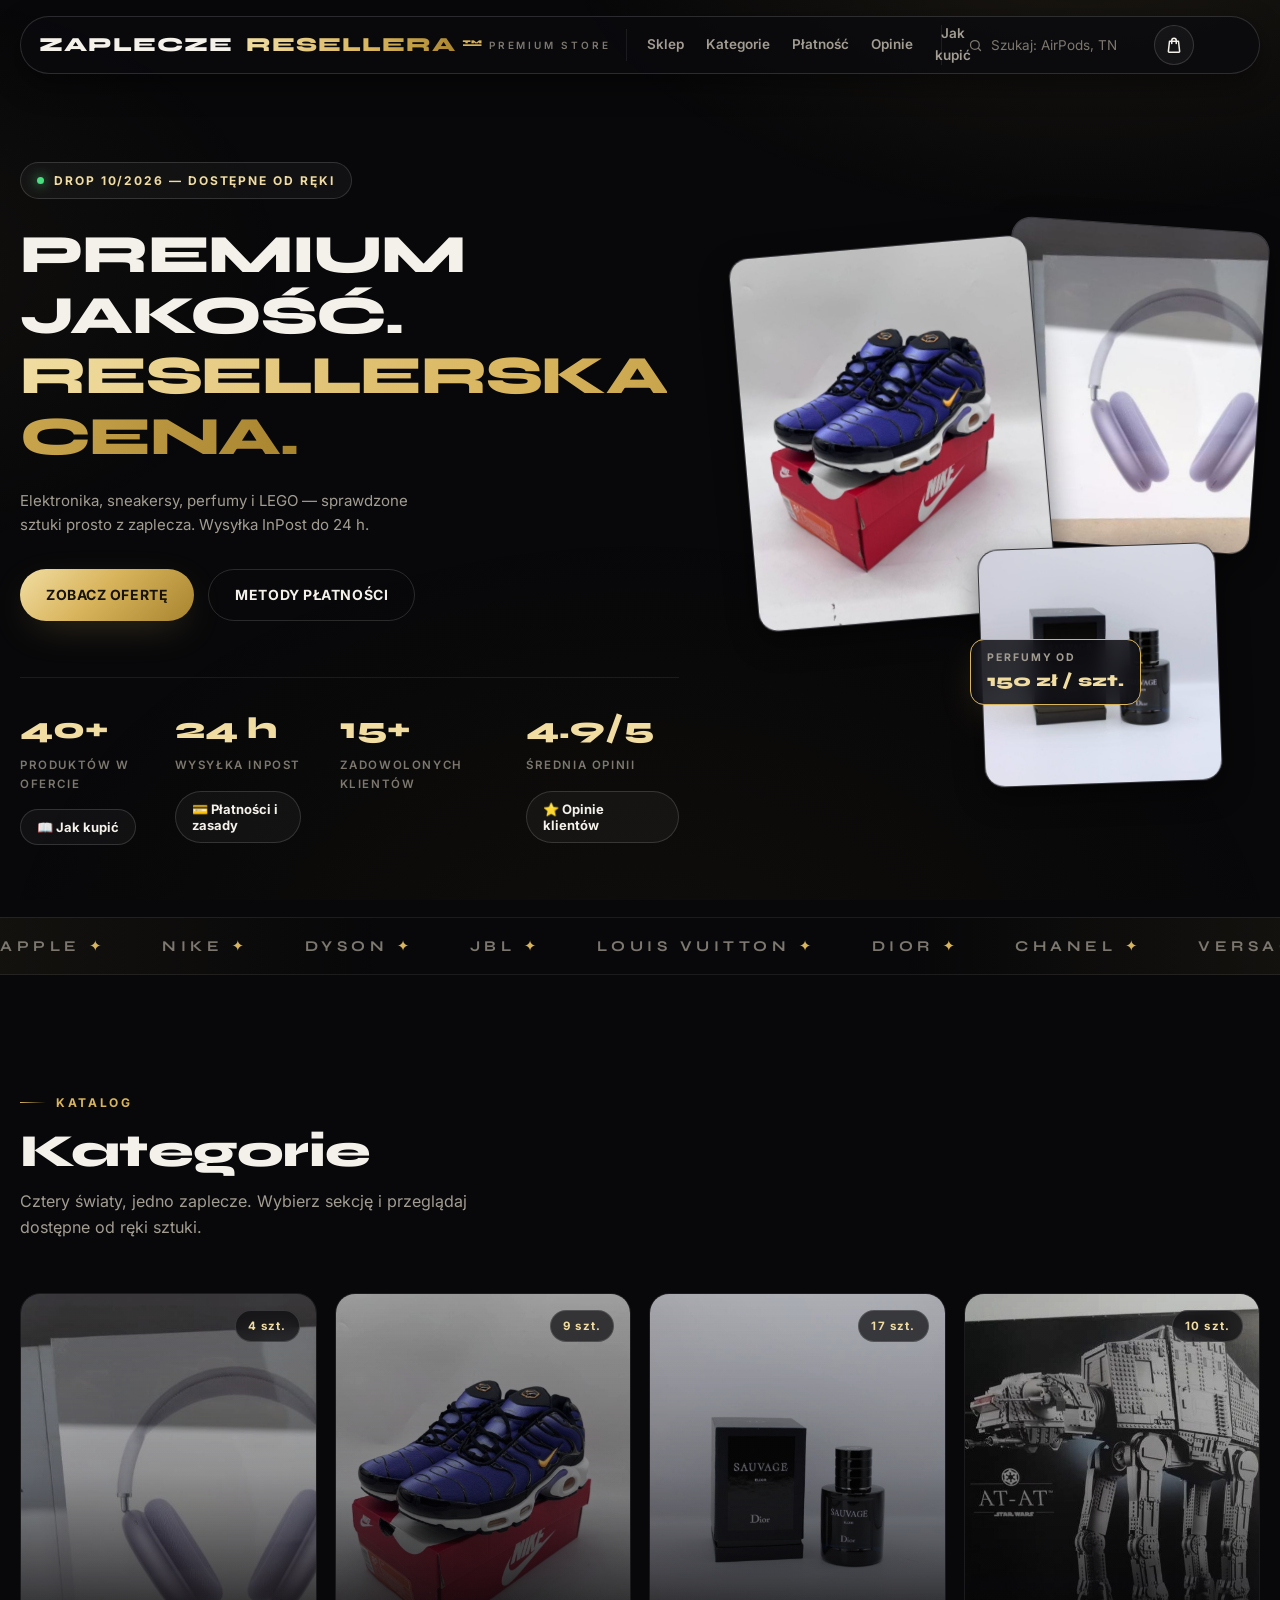
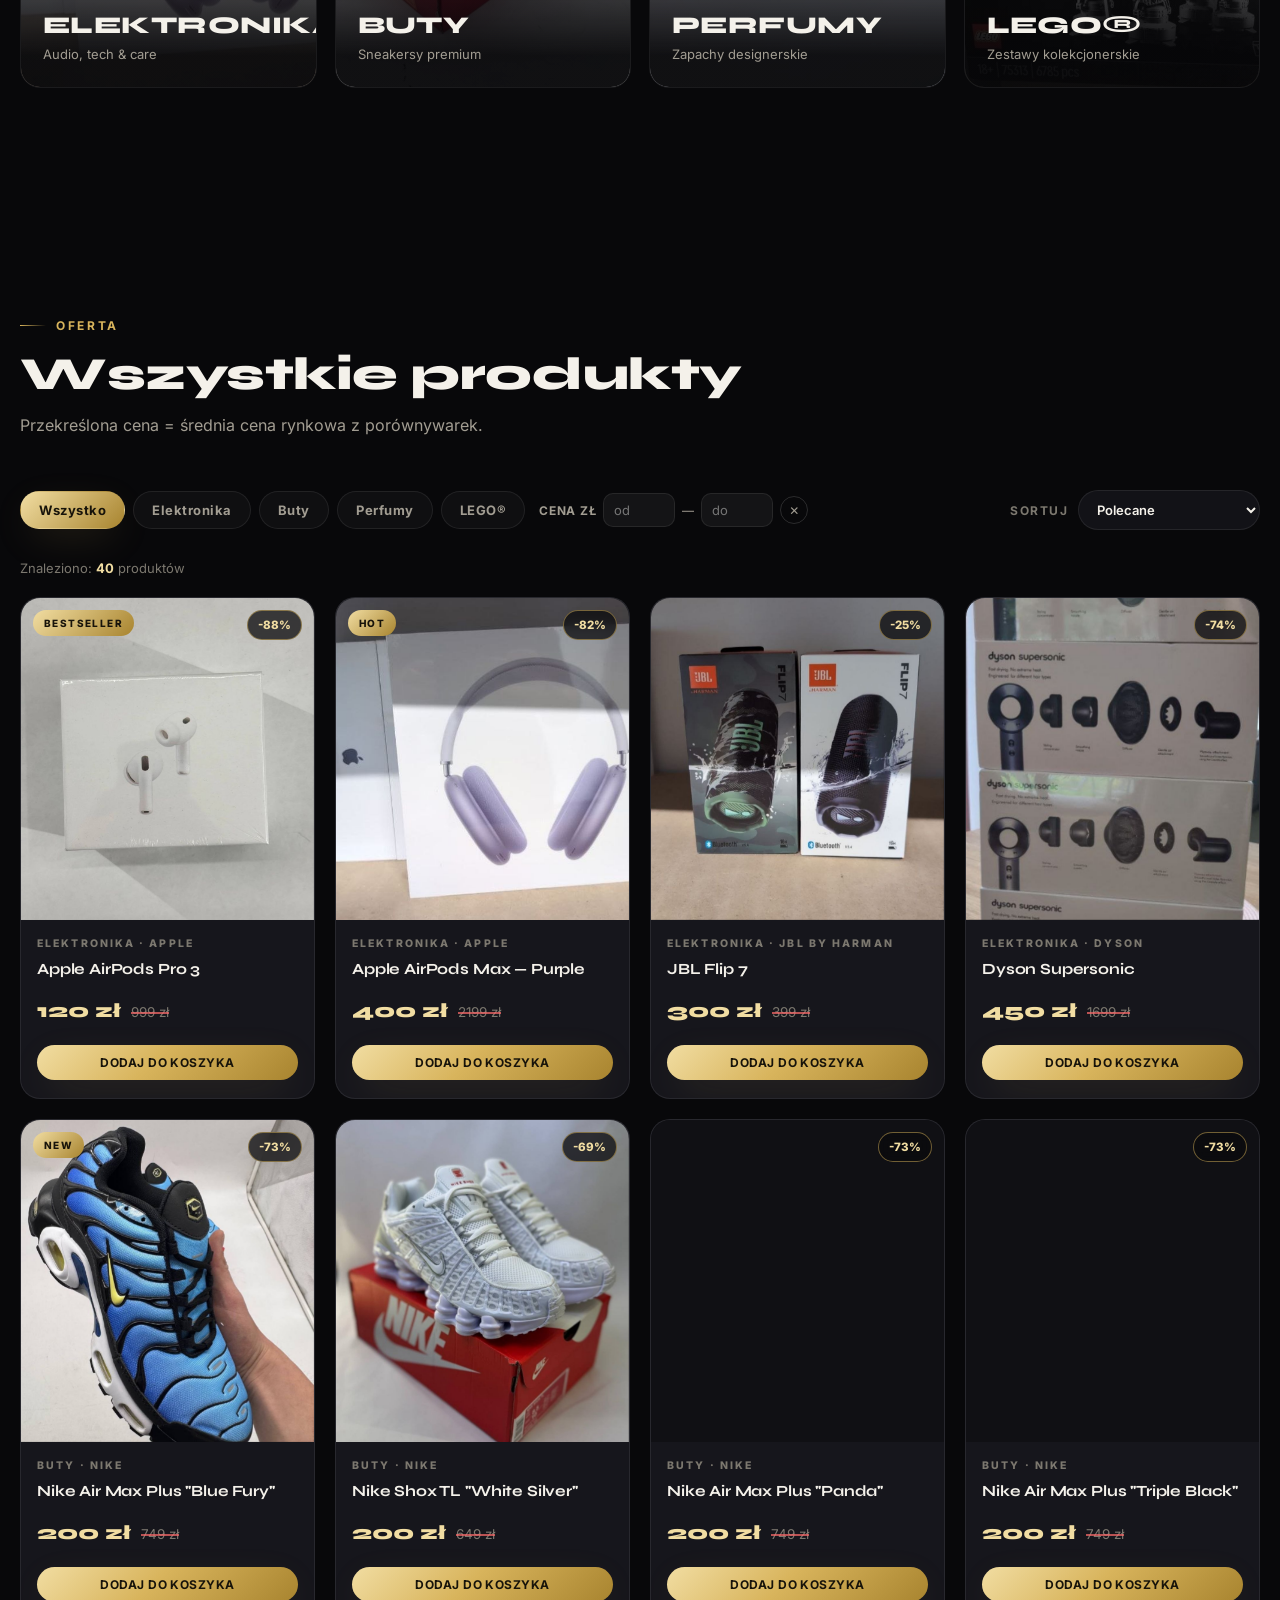
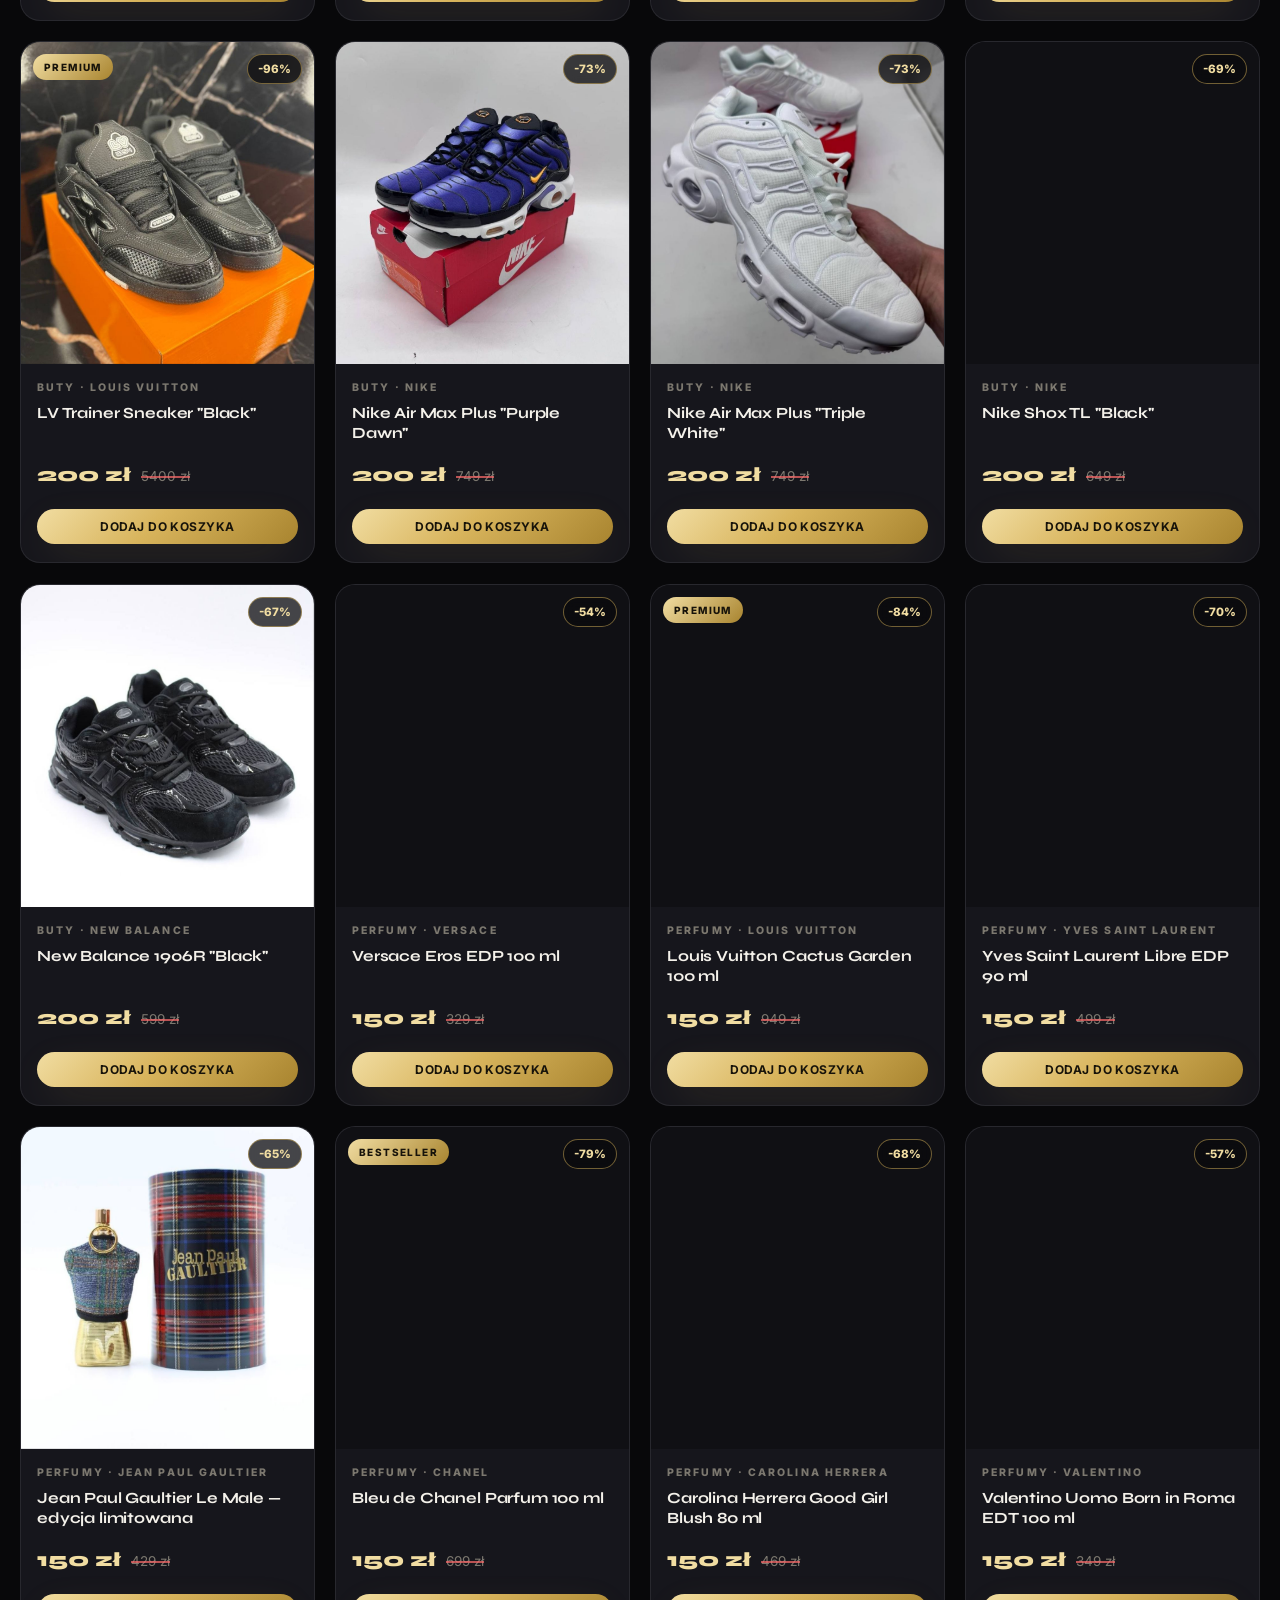
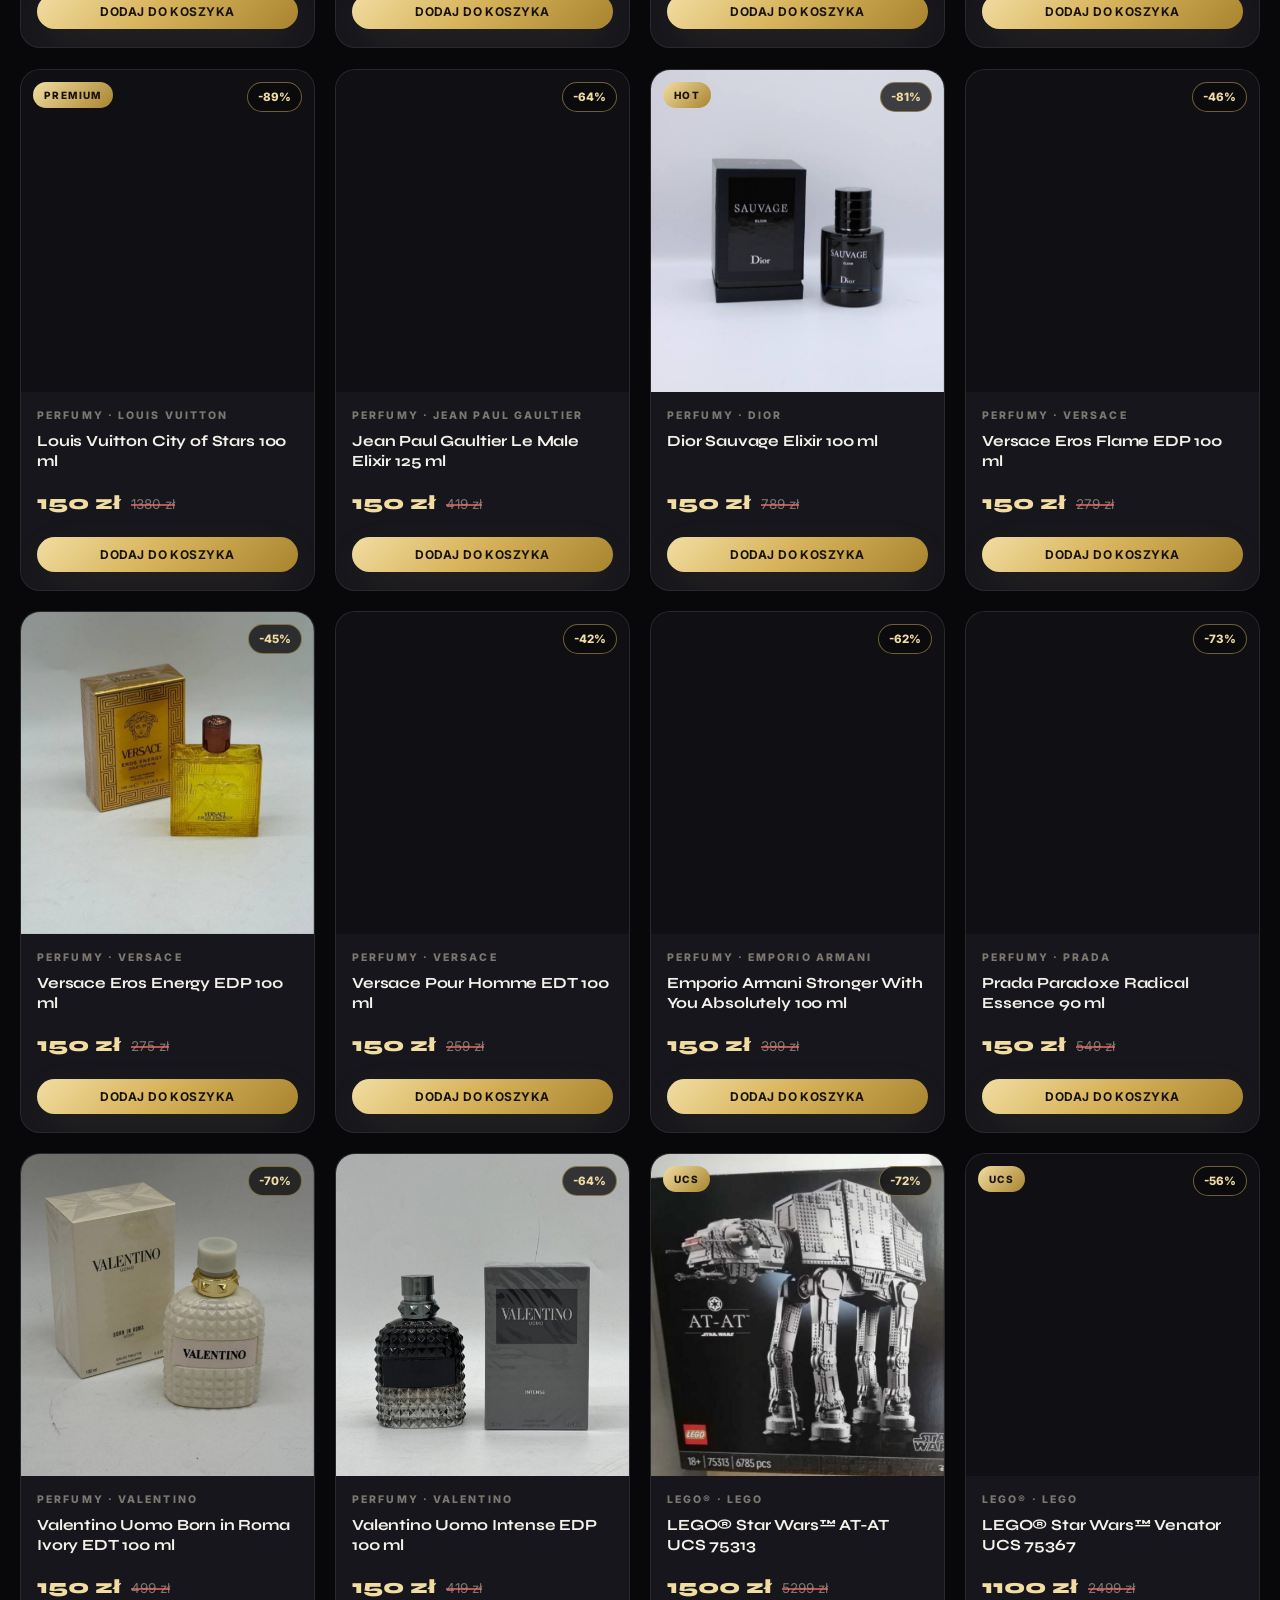
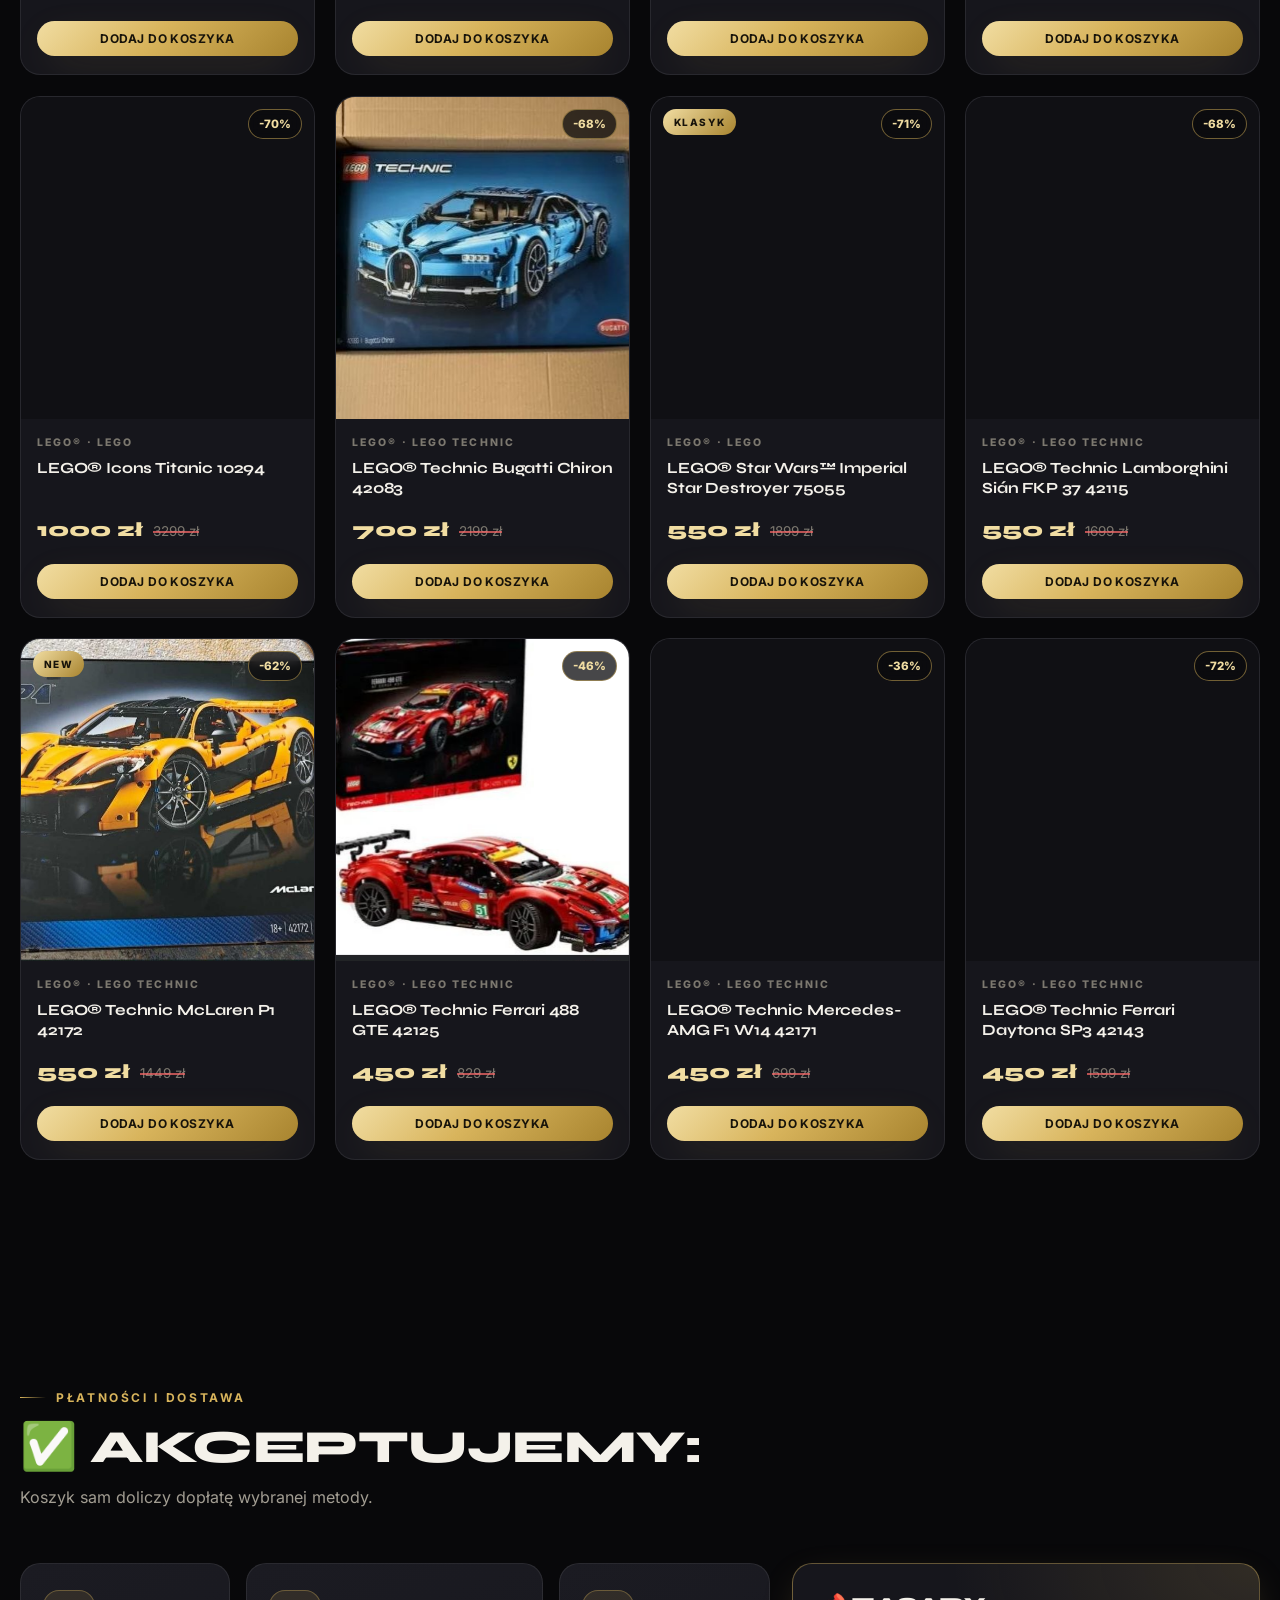
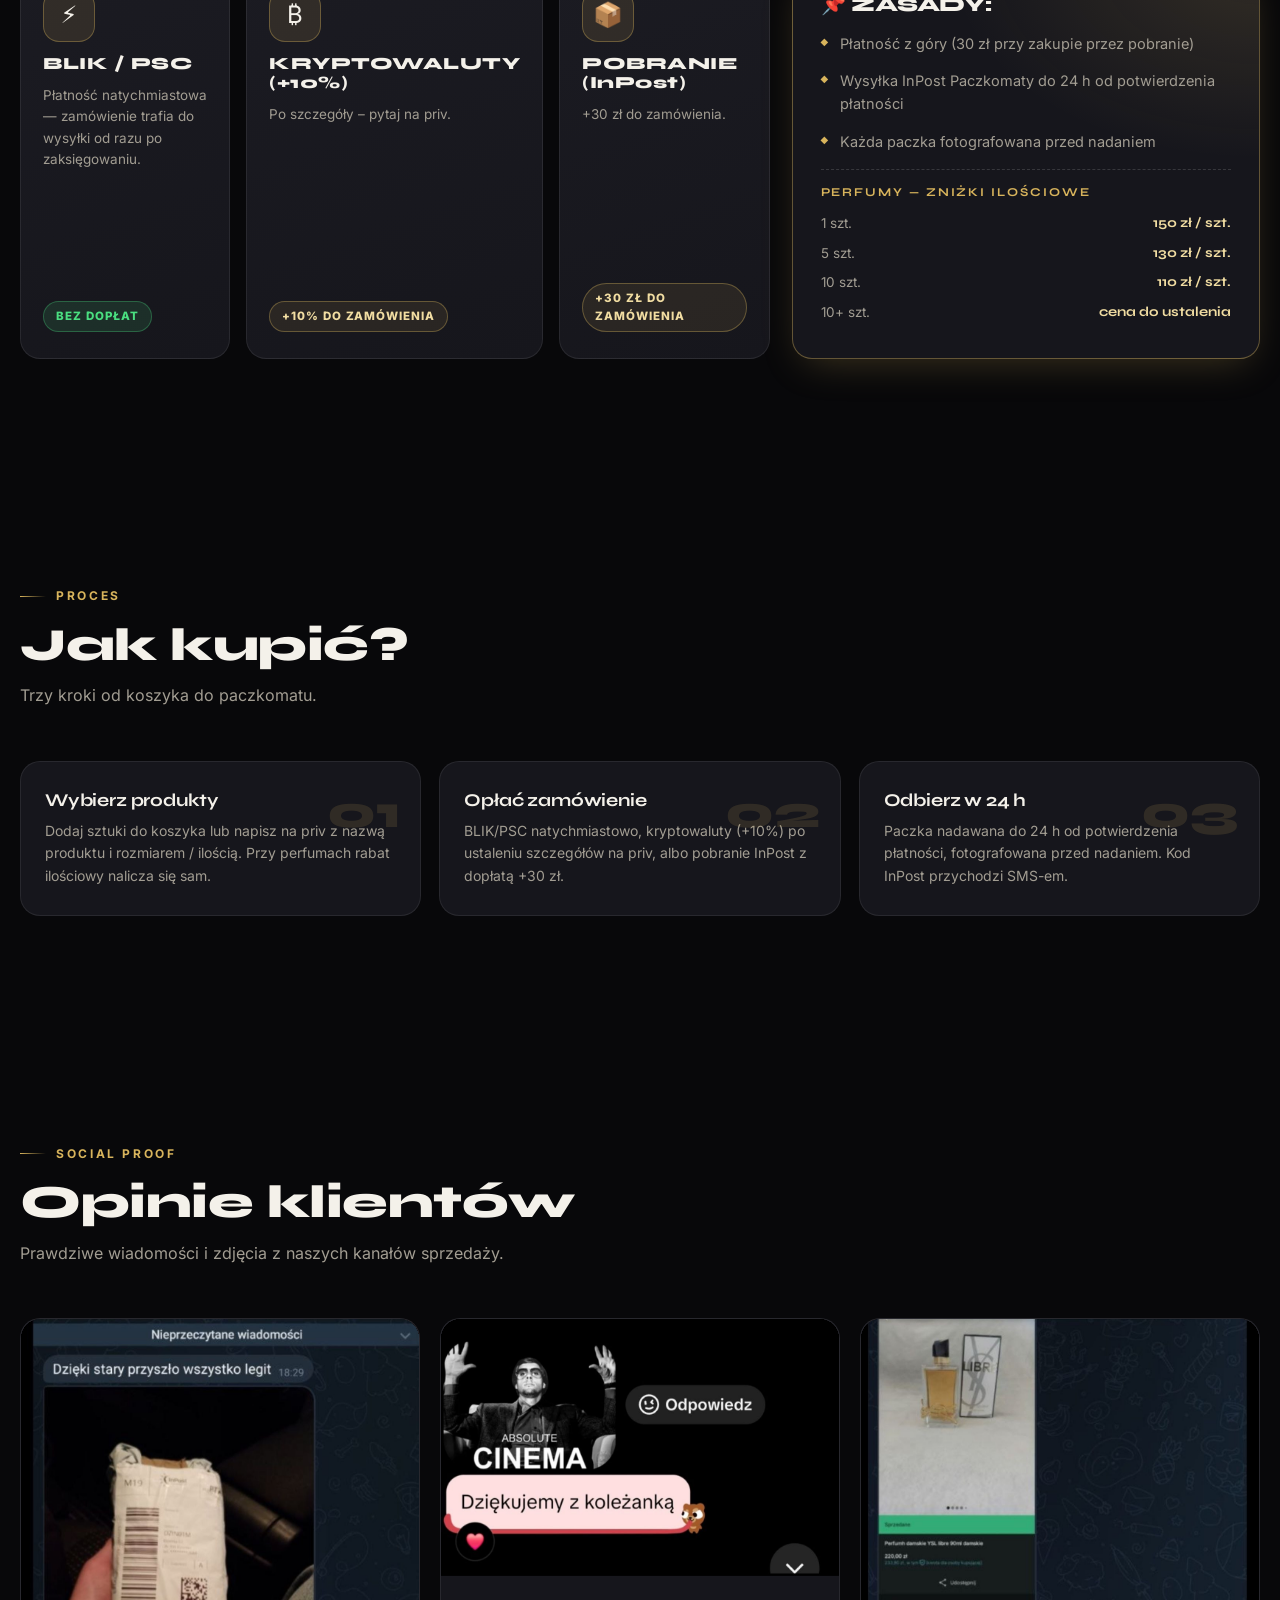
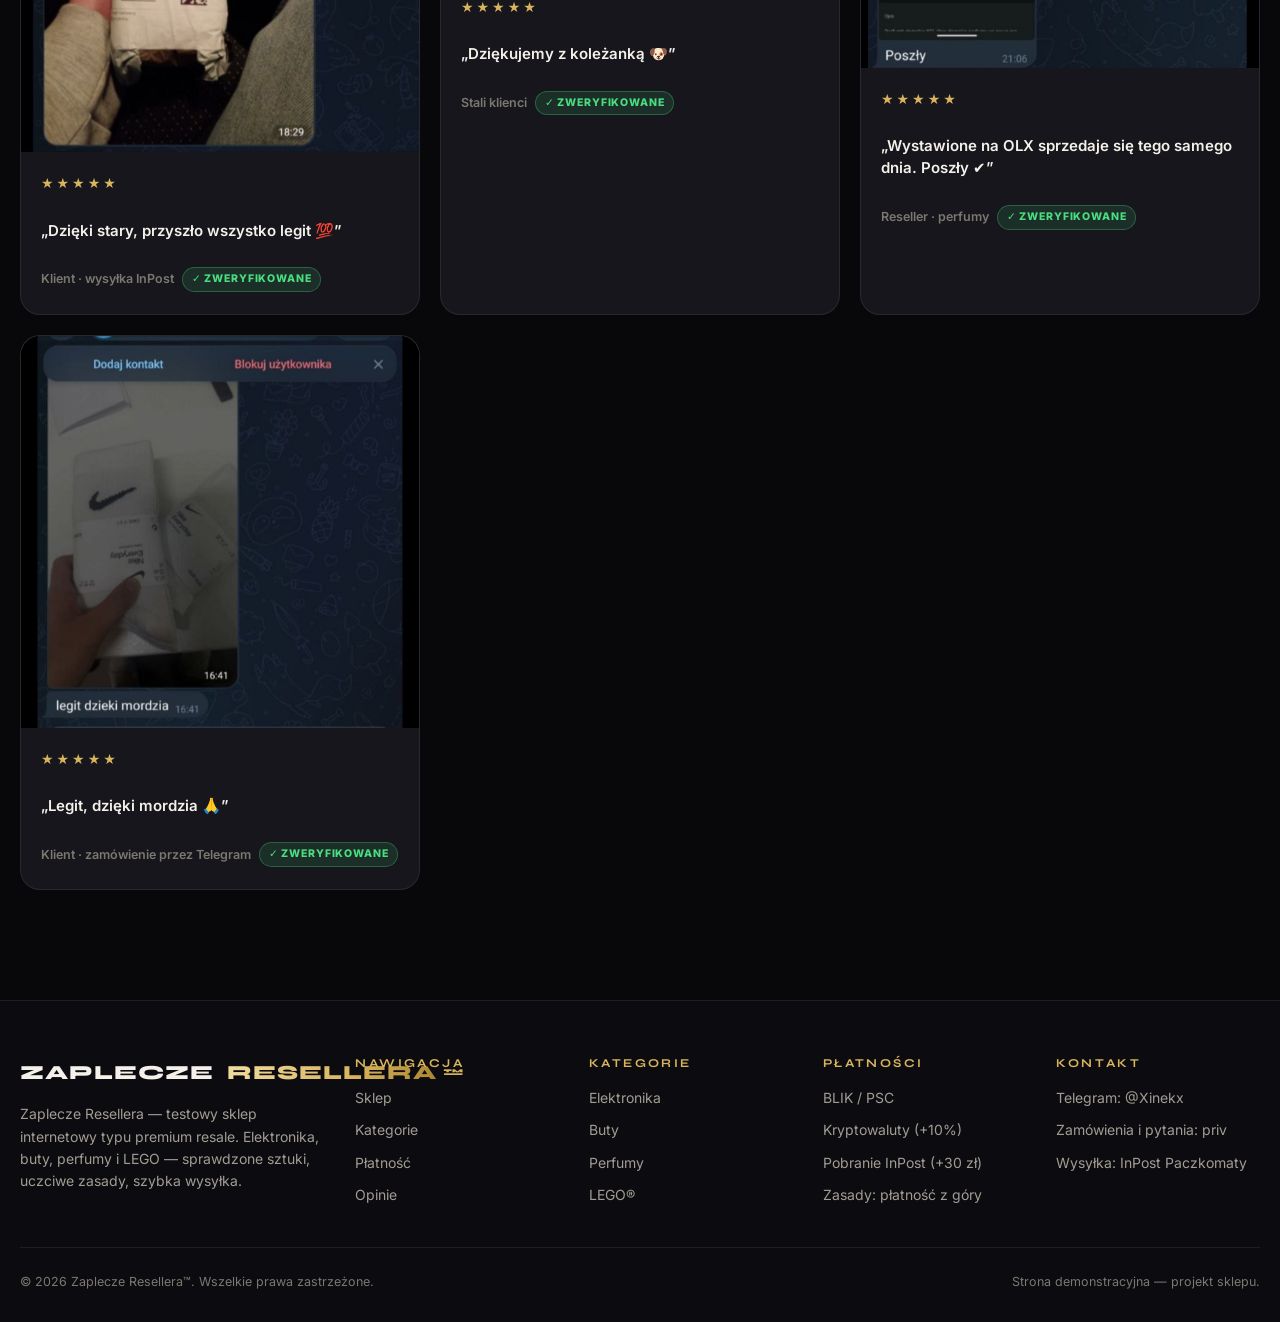
==== commit 3d8baafd: "v26: koszyk zawsze w pigułce + okienka info bez nachodzenia treści - pigułka desktop: wyszukiwarka m" ====
--- a/index.html
+++ b/index.html
@@ -13,7 +13,7 @@
   <link rel="icon" href="data:image/svg+xml,%3Csvg xmlns='http://www.w3.org/2000/svg' viewBox='0 0 64 64'%3E%3Crect width='64' height='64' rx='14' fill='%2308080a'/%3E%3Ctext x='32' y='43' font-family='Arial Black, sans-serif' font-size='26' font-weight='900' fill='%23d8b45c' text-anchor='middle'%3EZR%3C/text%3E%3C/svg%3E" />
   <link rel="preload" href="assets/fonts/syne-latin-wght-normal.woff2" as="font" type="font/woff2" crossorigin />
   <link rel="preload" href="assets/fonts/inter-latin-wght-normal.woff2" as="font" type="font/woff2" crossorigin />
-  <link rel="stylesheet" href="assets/css/style.css?v=20261019w" />
+  <link rel="stylesheet" href="assets/css/style.css?v=20261019x" />
 </head>
 <body id="top">
 
@@ -452,7 +452,7 @@
     </div>
   </nav>
 
-  <script src="assets/js/data.js?v=20261019w"></script>
-  <script src="assets/js/app.js?v=20261019w"></script>
+  <script src="assets/js/data.js?v=20261019x"></script>
+  <script src="assets/js/app.js?v=20261019x"></script>
 </body>
 </html>
--- a/assets/css/style.css
+++ b/assets/css/style.css
@@ -3435,3 +3435,70 @@
     right: -4px;
   }
 }
+
+/* ============================================================
+   v26 — pigułka nigdy nie wypycha koszyka (elementy mogą się
+   ścieśniać); okienka info: układ treści bez nachodzenia
+   ============================================================ */
+@media (min-width: 861px) {
+  .header-inner {
+    gap: 10px;
+    padding: 8px 10px 8px 18px;
+  }
+  .logo {
+    flex: none;
+    min-width: 0;
+  }
+  .main-nav {
+    min-width: 0;
+  }
+  .main-nav a {
+    padding: 0 10px;
+  }
+  .search-box.desktop {
+    flex: 0 1 190px;   /* wyszukiwarka się ścieśnia, zamiast wypychać koszyk */
+    min-width: 110px;
+    width: auto;
+  }
+  .search-box.desktop input {
+    width: 100%;
+    min-width: 0;
+  }
+  .header-actions {
+    flex: none;
+    gap: 8px;
+  }
+  .cart-btn {
+    flex: none;
+  }
+}
+@media (min-width: 861px) and (max-width: 1279px) {
+  .logo-sub {
+    display: none;
+  }
+  .main-nav a {
+    padding: 0 8px;
+    font-size: 13px;
+  }
+}
+
+/* okienka info (Płatności / Jak kupić / Opinie): treściclone ze stron
+   mają swoje szerokie gridy — w wąskim oknie układają się w kolumny */
+.info-body .payments-grid {
+  grid-template-columns: 1fr;
+}
+.info-body .pay-methods {
+  grid-template-columns: repeat(auto-fit, minmax(170px, 1fr));
+}
+.info-body .steps {
+  grid-template-columns: repeat(auto-fit, minmax(180px, 1fr));
+}
+.info-body .pay-card,
+.info-body .step,
+.info-body .review-card {
+  min-width: 0;
+  overflow-wrap: break-word;
+}
+.info-body > .section-head {
+  padding-right: 46px; /* miejsce na przycisk ✕ */
+}
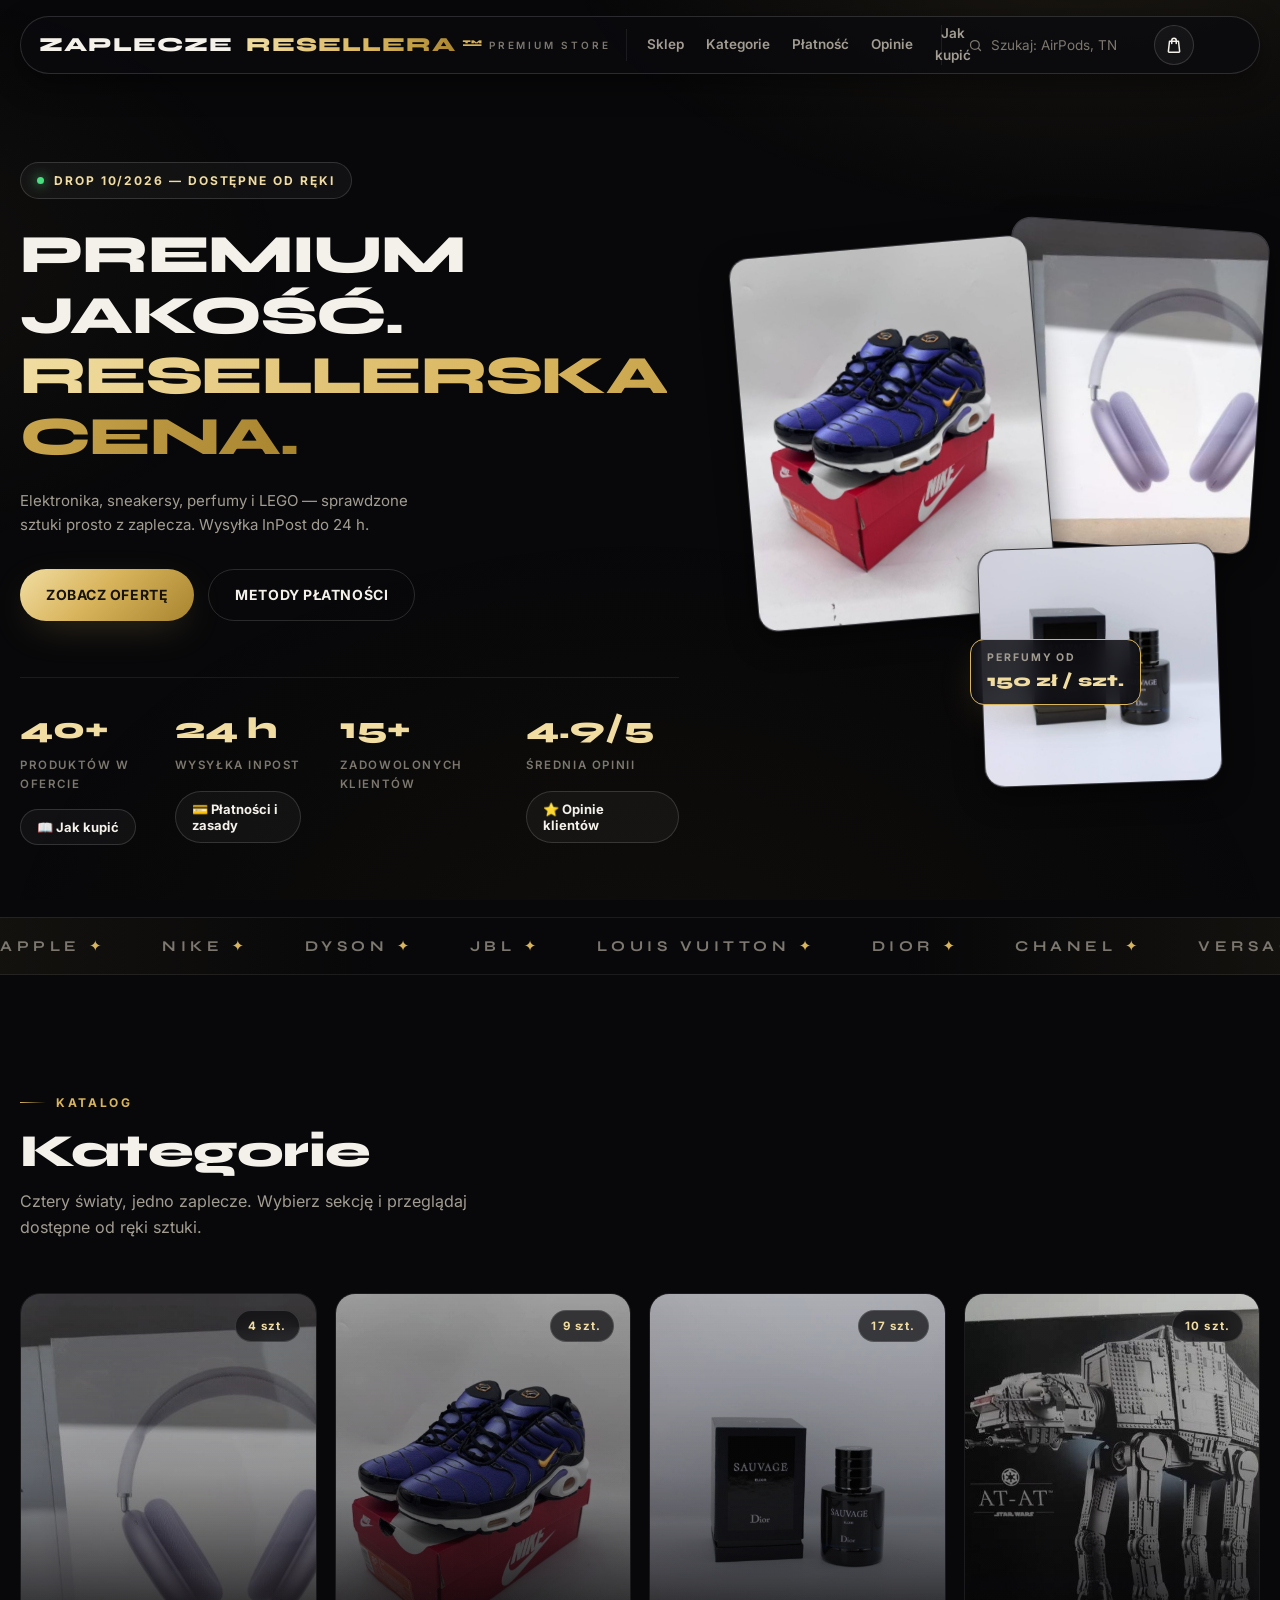
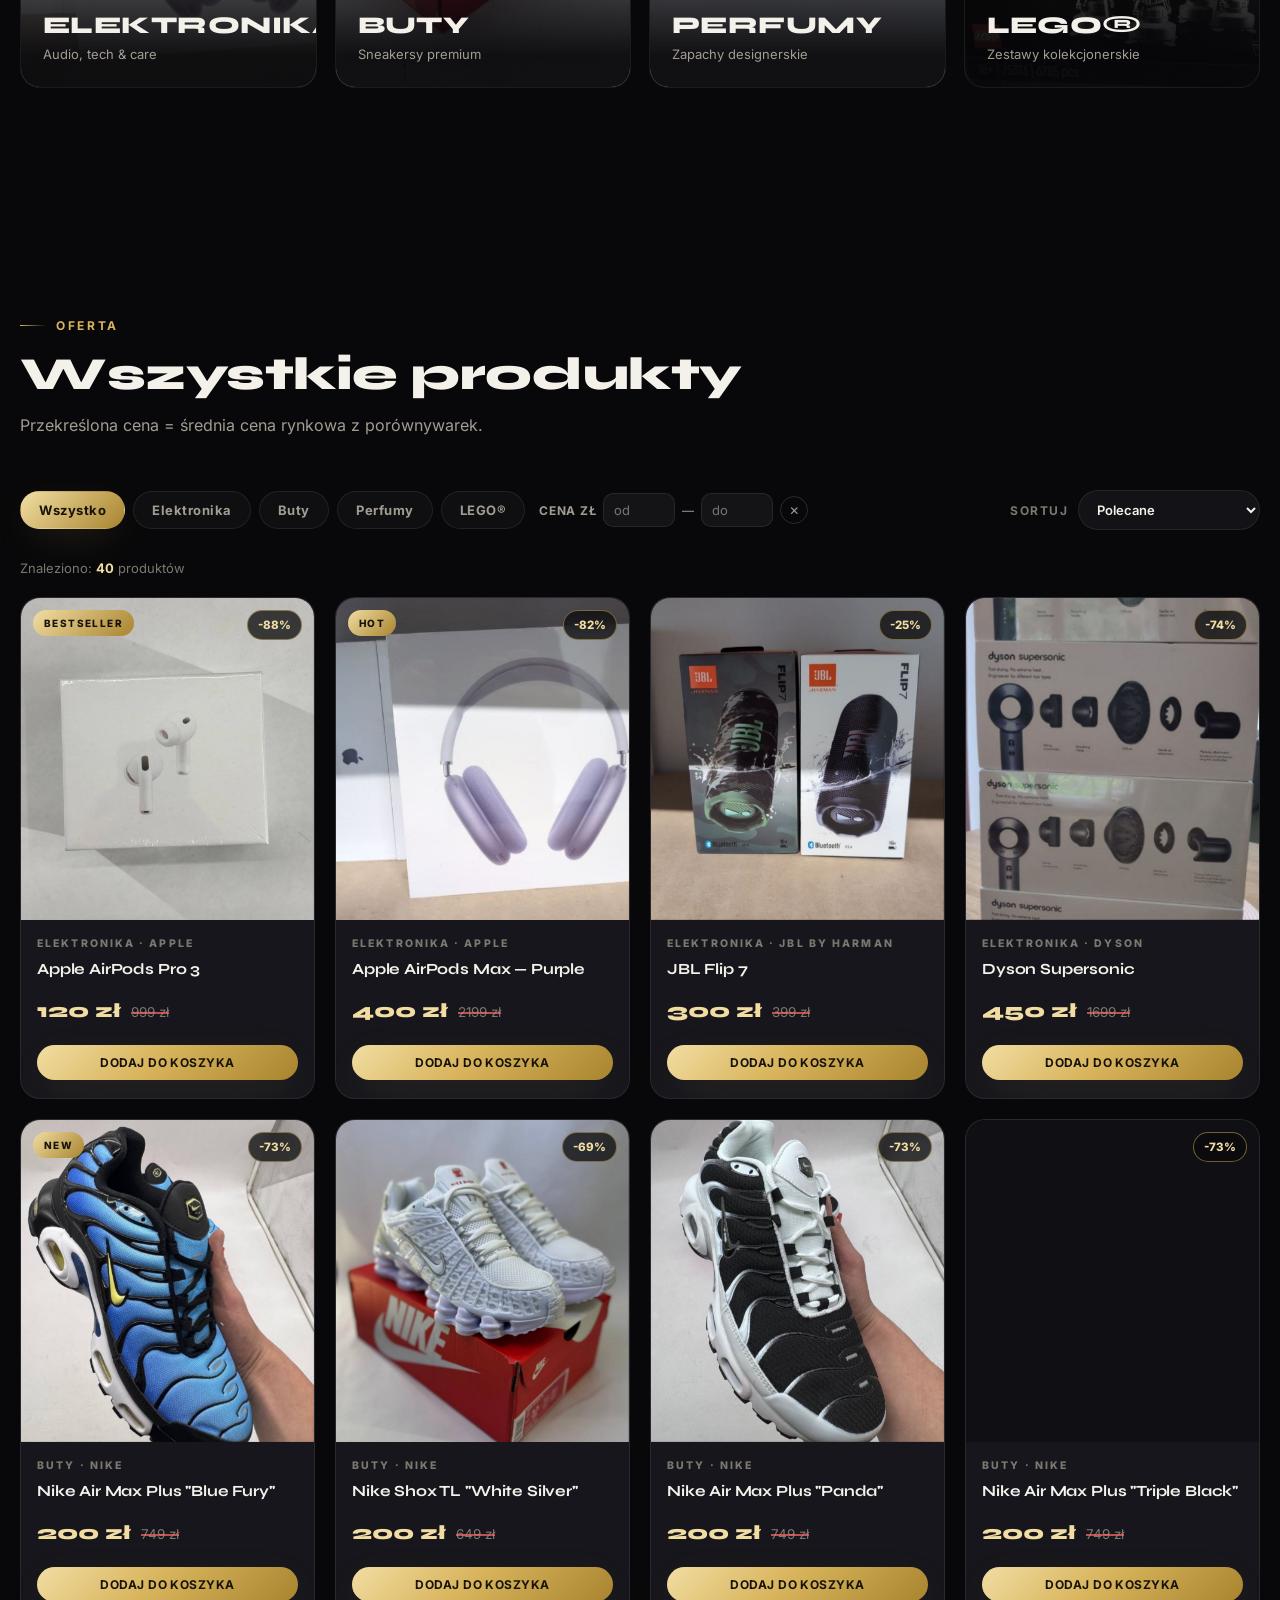
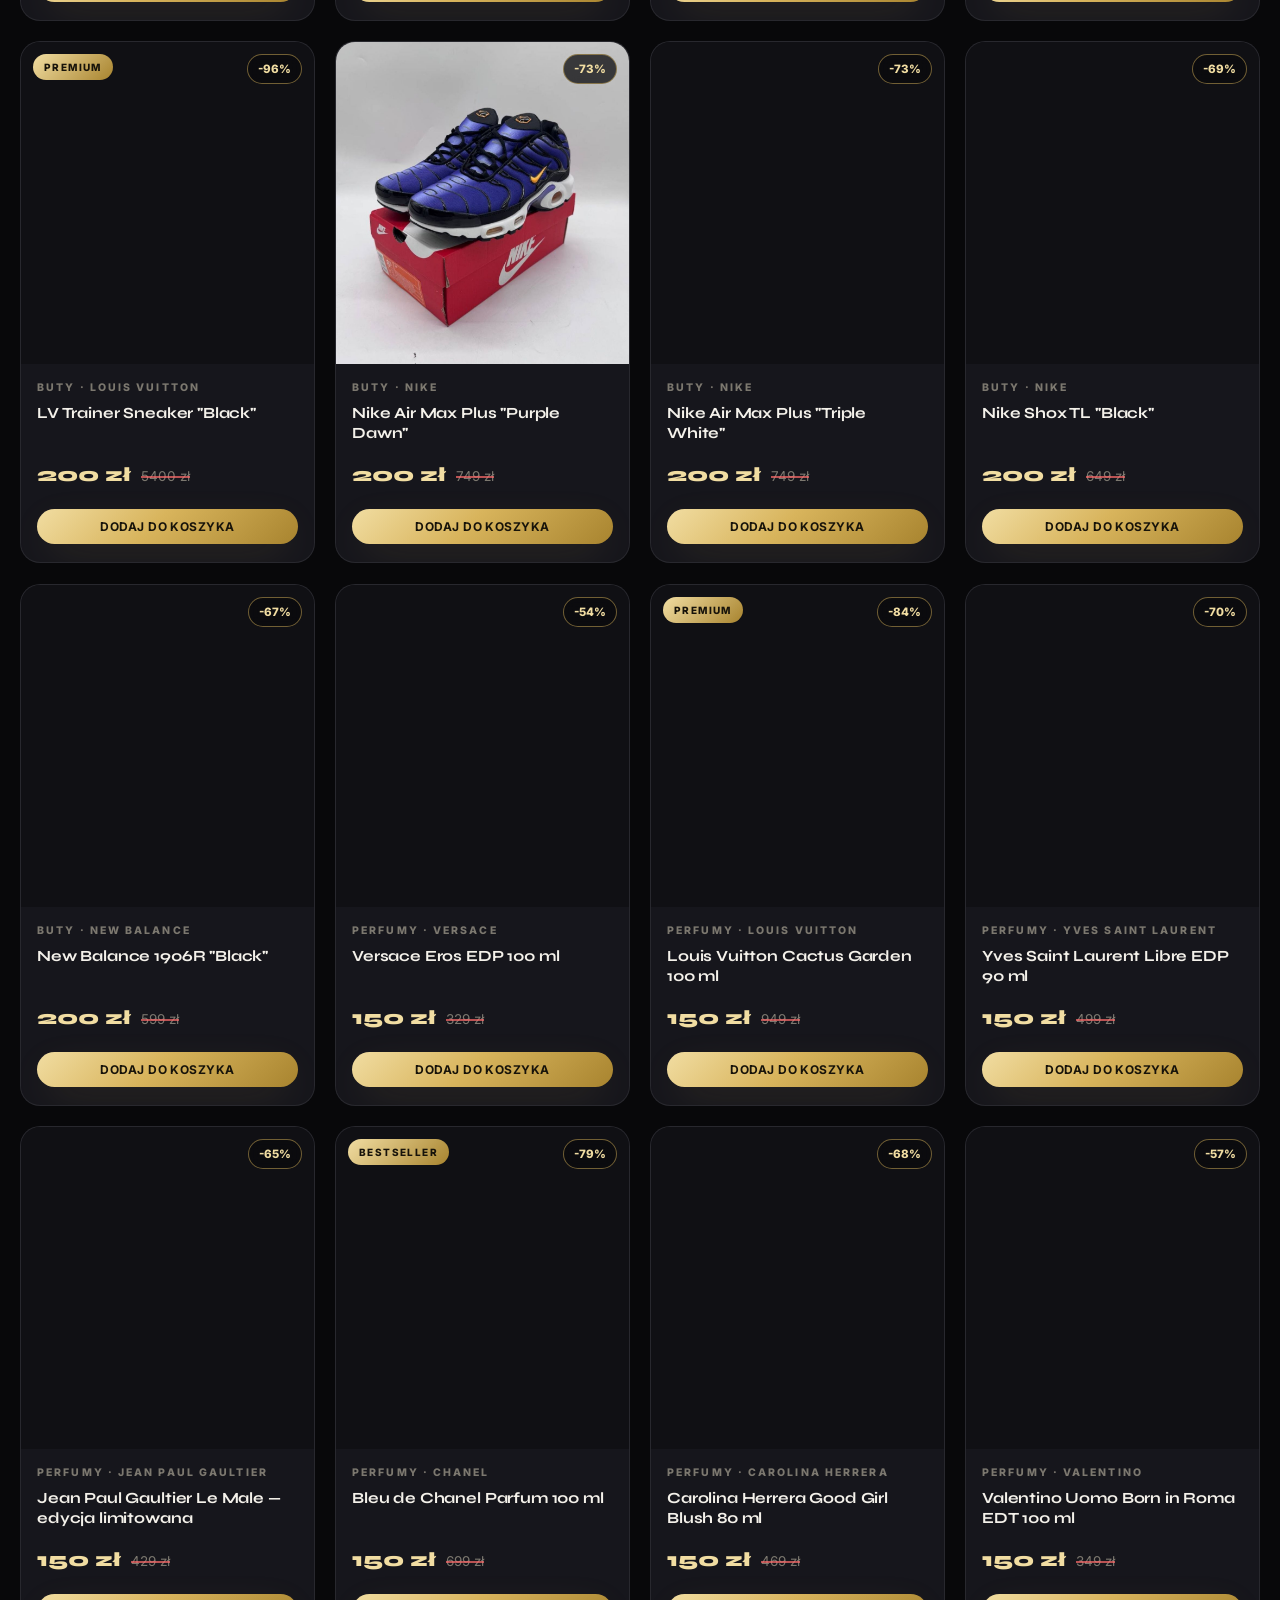
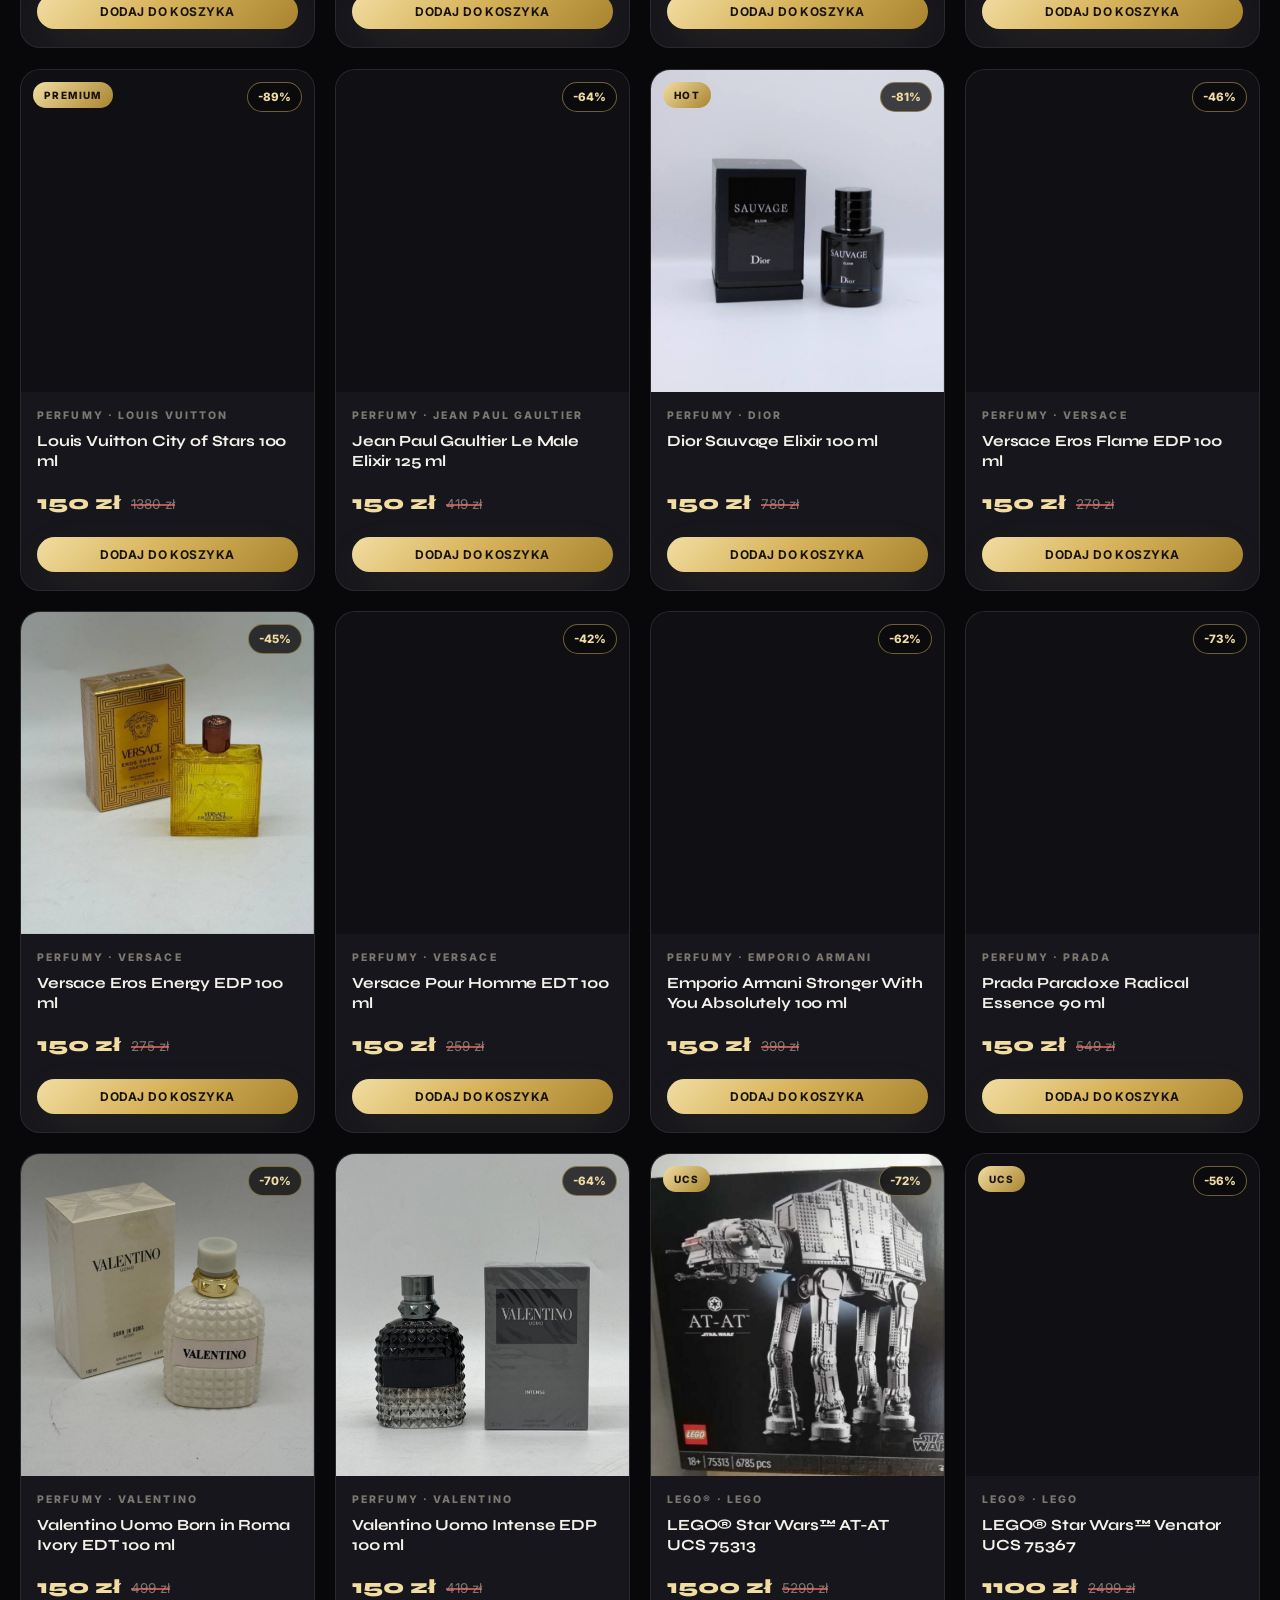
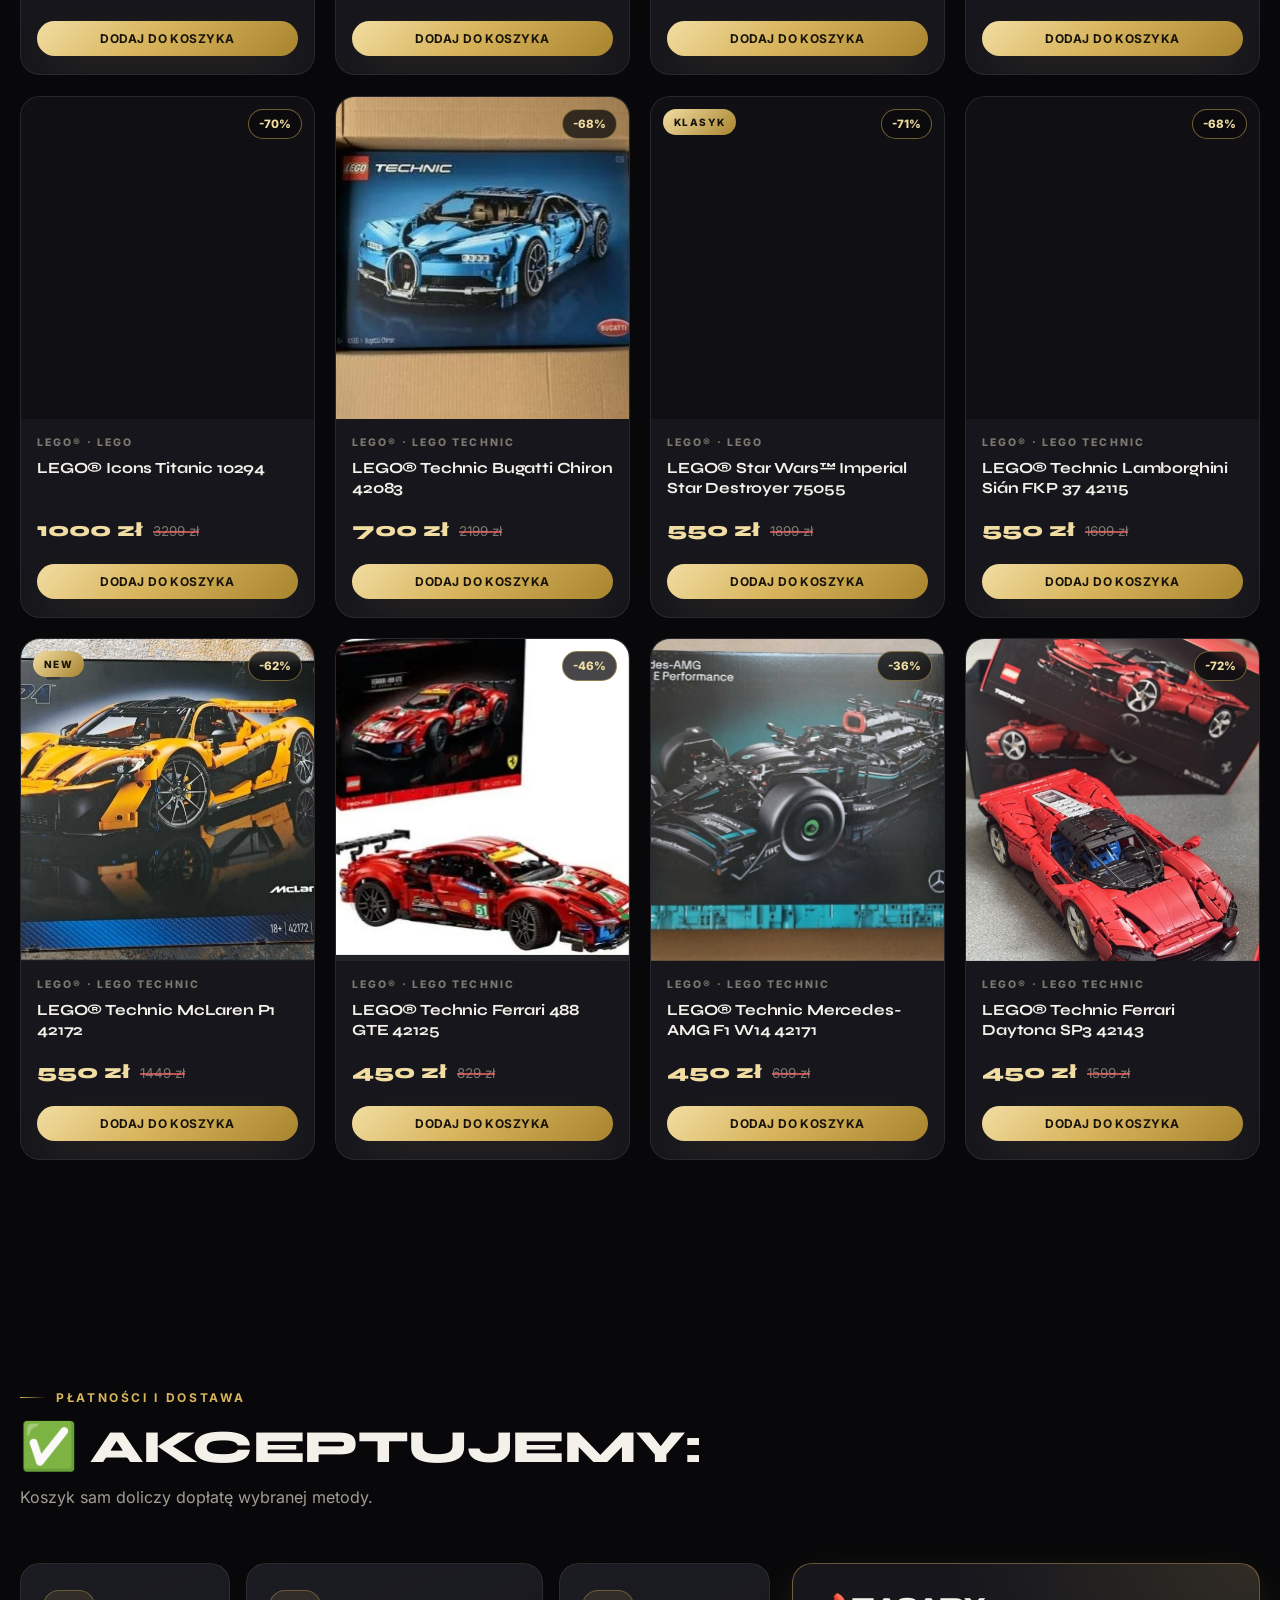
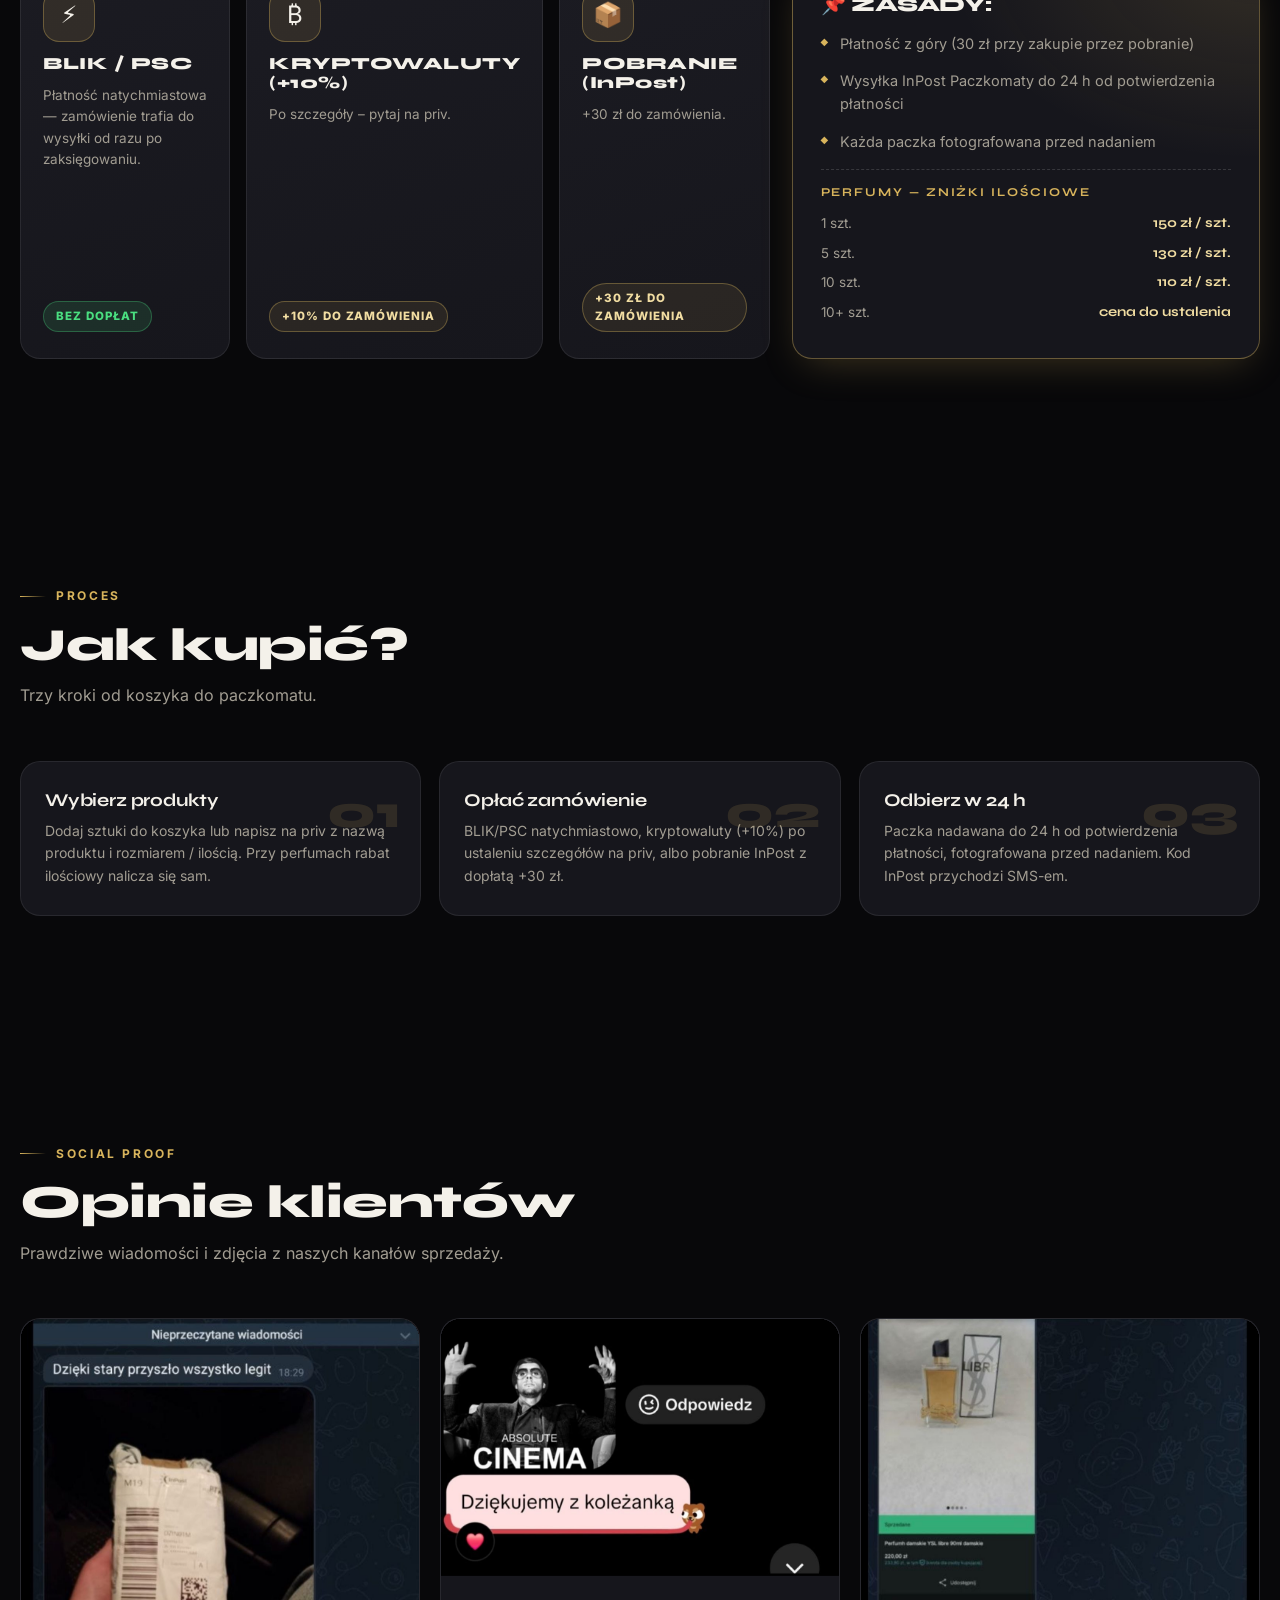
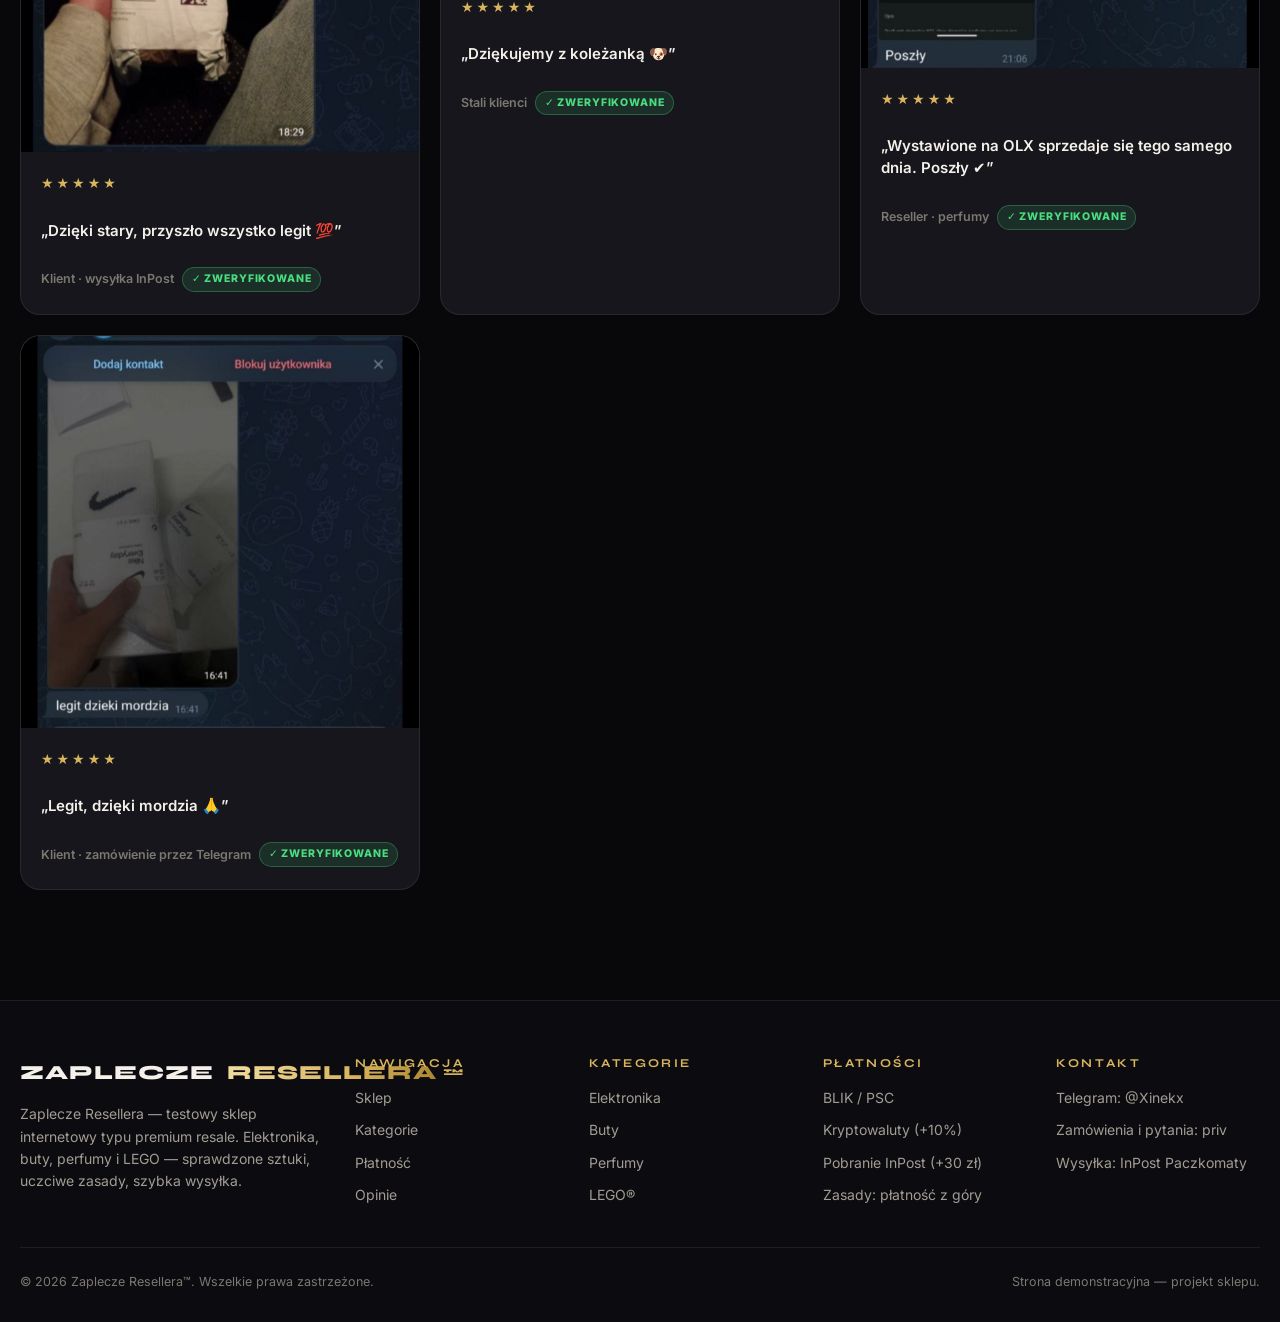
==== commit 4fe394b1: "v27: checkout geo bez dubli — jedno pole miasta, jeden przycisk - usunięty chip z drugim 'miastem' i" ====
--- a/index.html
+++ b/index.html
@@ -13,7 +13,7 @@
   <link rel="icon" href="data:image/svg+xml,%3Csvg xmlns='http://www.w3.org/2000/svg' viewBox='0 0 64 64'%3E%3Crect width='64' height='64' rx='14' fill='%2308080a'/%3E%3Ctext x='32' y='43' font-family='Arial Black, sans-serif' font-size='26' font-weight='900' fill='%23d8b45c' text-anchor='middle'%3EZR%3C/text%3E%3C/svg%3E" />
   <link rel="preload" href="assets/fonts/syne-latin-wght-normal.woff2" as="font" type="font/woff2" crossorigin />
   <link rel="preload" href="assets/fonts/inter-latin-wght-normal.woff2" as="font" type="font/woff2" crossorigin />
-  <link rel="stylesheet" href="assets/css/style.css?v=20261019x" />
+  <link rel="stylesheet" href="assets/css/style.css?v=20261019y" />
 </head>
 <body id="top">
 
@@ -319,18 +319,11 @@
               <option value="Odbiór osobisty">Odbiór osobisty</option>
             </select>
             <input id="ofShipDetails" type="text" placeholder="Paczkomat: numer + adres" autocomplete="off" />
-            <div class="geo-chip" id="geoChip" hidden>
-              <span class="geo-chip-text" id="geoChipText"></span>
-              <span class="geo-chip-btns">
-                <button type="button" class="geo-btn" id="geoUse" hidden>Wstaw</button>
-                <button type="button" class="geo-btn ghost" id="geoMapBtn">🗺️ Znajdź paczkomat</button>
-              </span>
-            </div>
             <div class="geo-search" id="geoSearch">
-              <label for="geoCityInput">Wpisz miasto i wyszukaj paczkomat — <b>kliknij pinezkę na mapie, a adres sam wpadnie do zamówienia</b>:</label>
+              <label for="geoCityInput">Wpisz miasto — <b>mapa i lista paczkomatów pojawią się od razu</b>, a kliknięty adres sam wpadnie do zamówienia:</label>
               <div class="geo-search-row">
                 <input id="geoCityInput" type="text" placeholder="np. Katowice" autocomplete="off" aria-label="Miasto" />
-                <button type="button" class="btn btn-sm" id="geoSearchBtn">🔎 Szukaj paczkomatu</button>
+                <button type="button" class="btn btn-sm" id="geoSearchBtn">🔎 Znajdź paczkomat</button>
               </div>
               <p class="geo-status" id="geoStatus" hidden></p>
               <a class="geo-inpost" href="https://inpost.pl/znajdz-punkt" target="_blank" rel="noopener">Nie znalazłeś? Oficjalny lokalizator InPost ↗</a>
@@ -452,7 +445,7 @@
     </div>
   </nav>
 
-  <script src="assets/js/data.js?v=20261019x"></script>
-  <script src="assets/js/app.js?v=20261019x"></script>
+  <script src="assets/js/data.js?v=20261019y"></script>
+  <script src="assets/js/app.js?v=20261019y"></script>
 </body>
 </html>
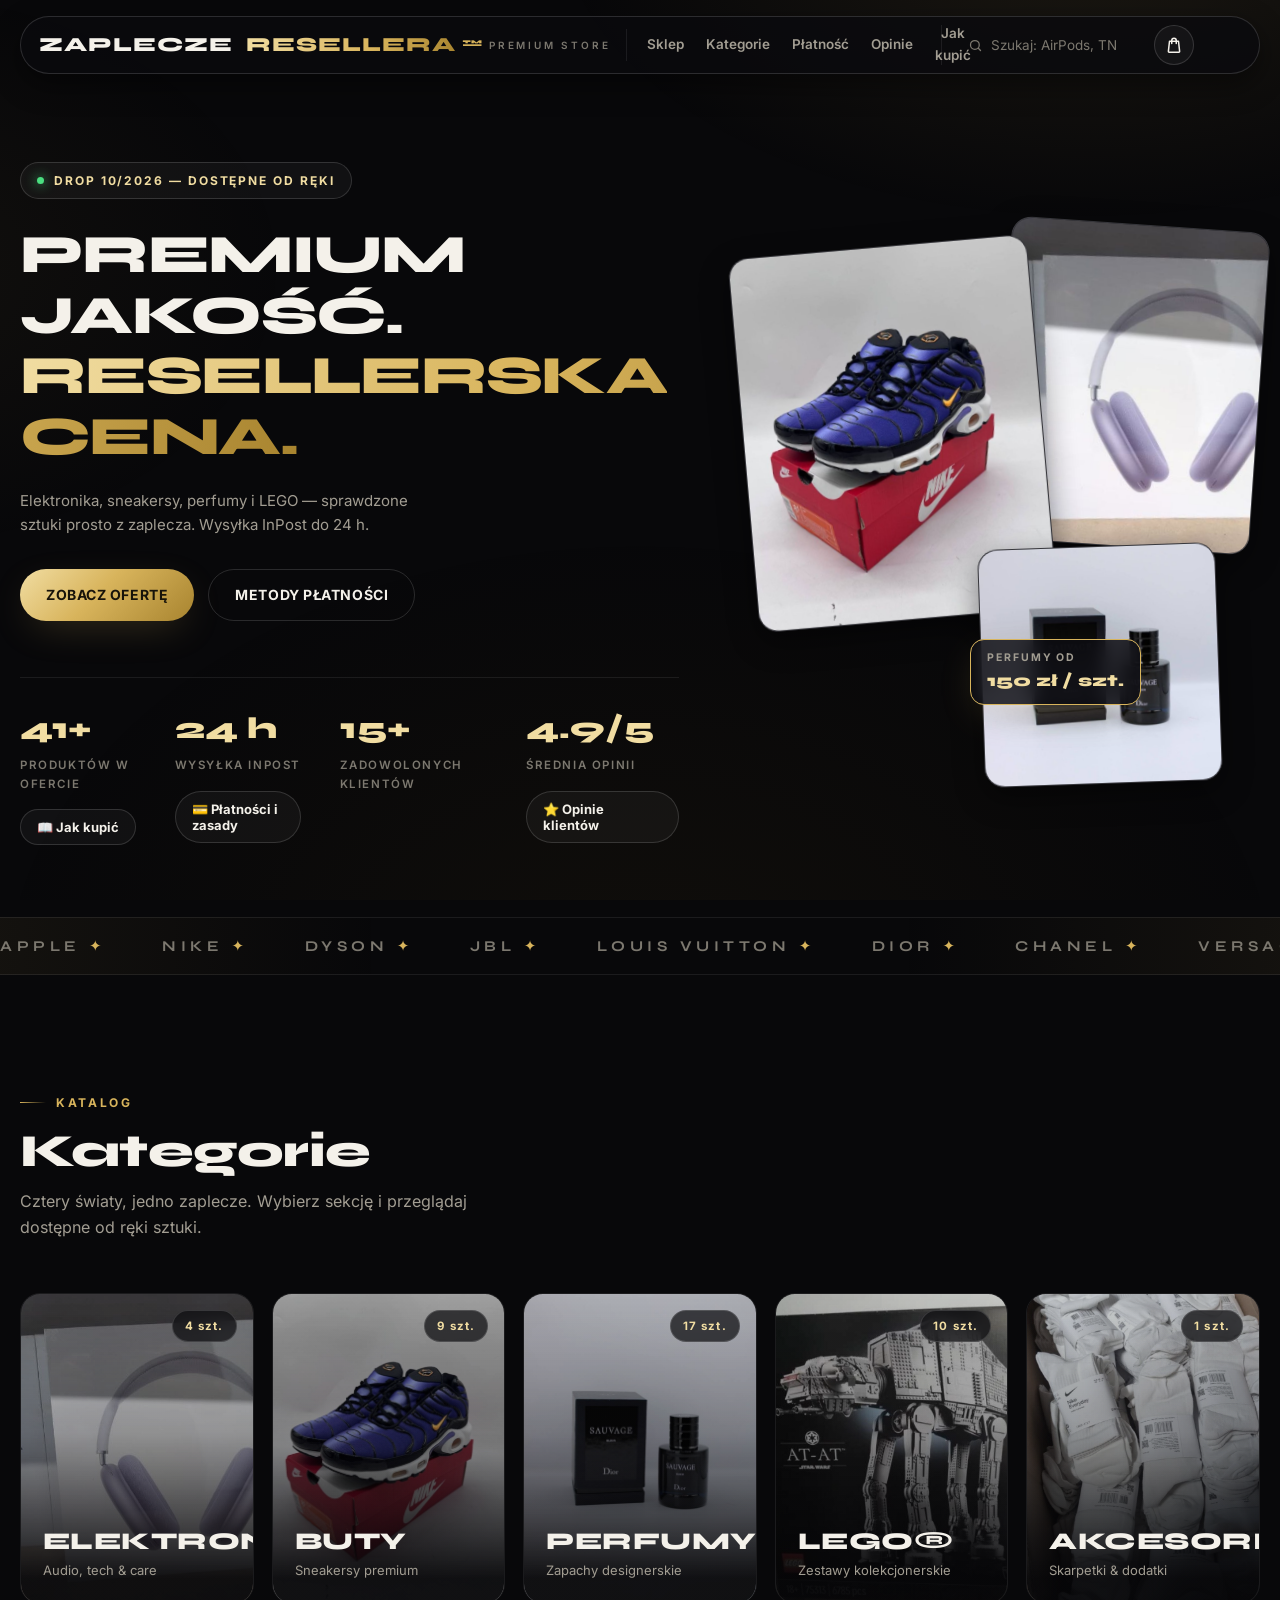
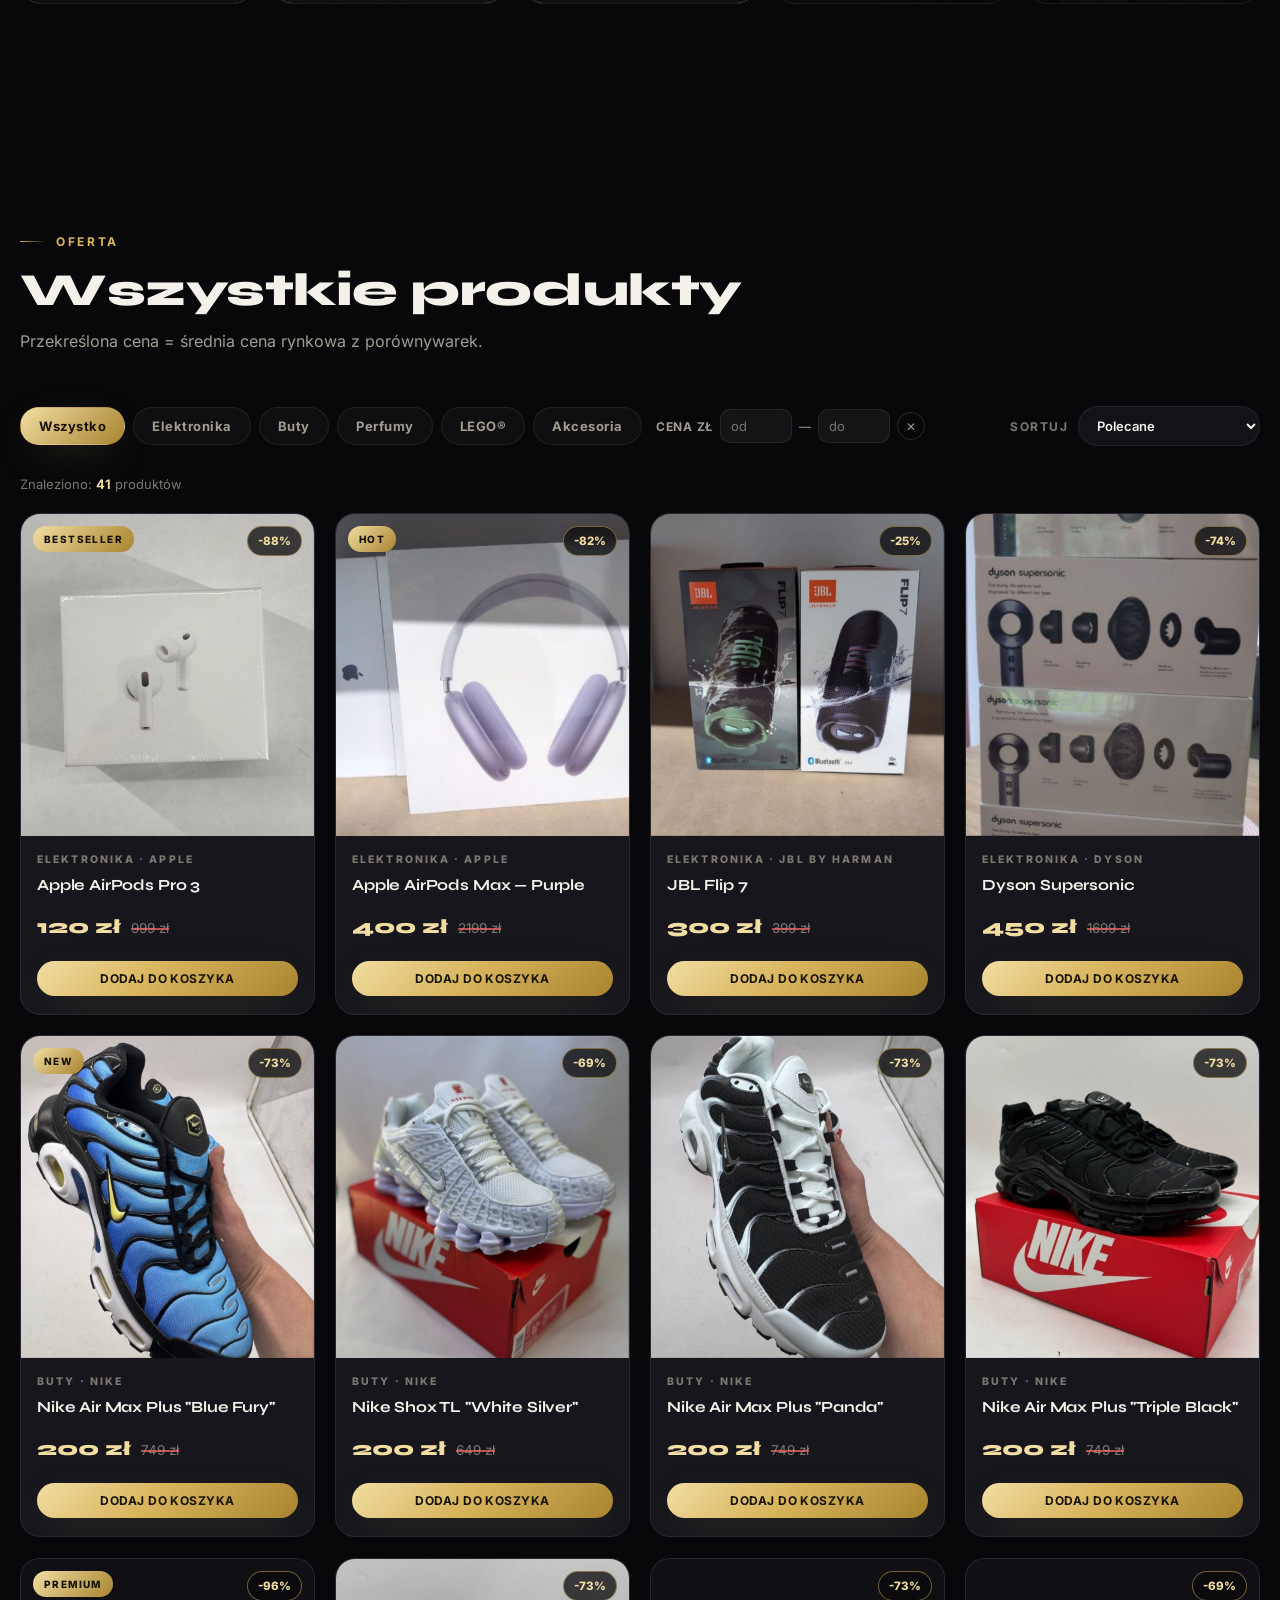
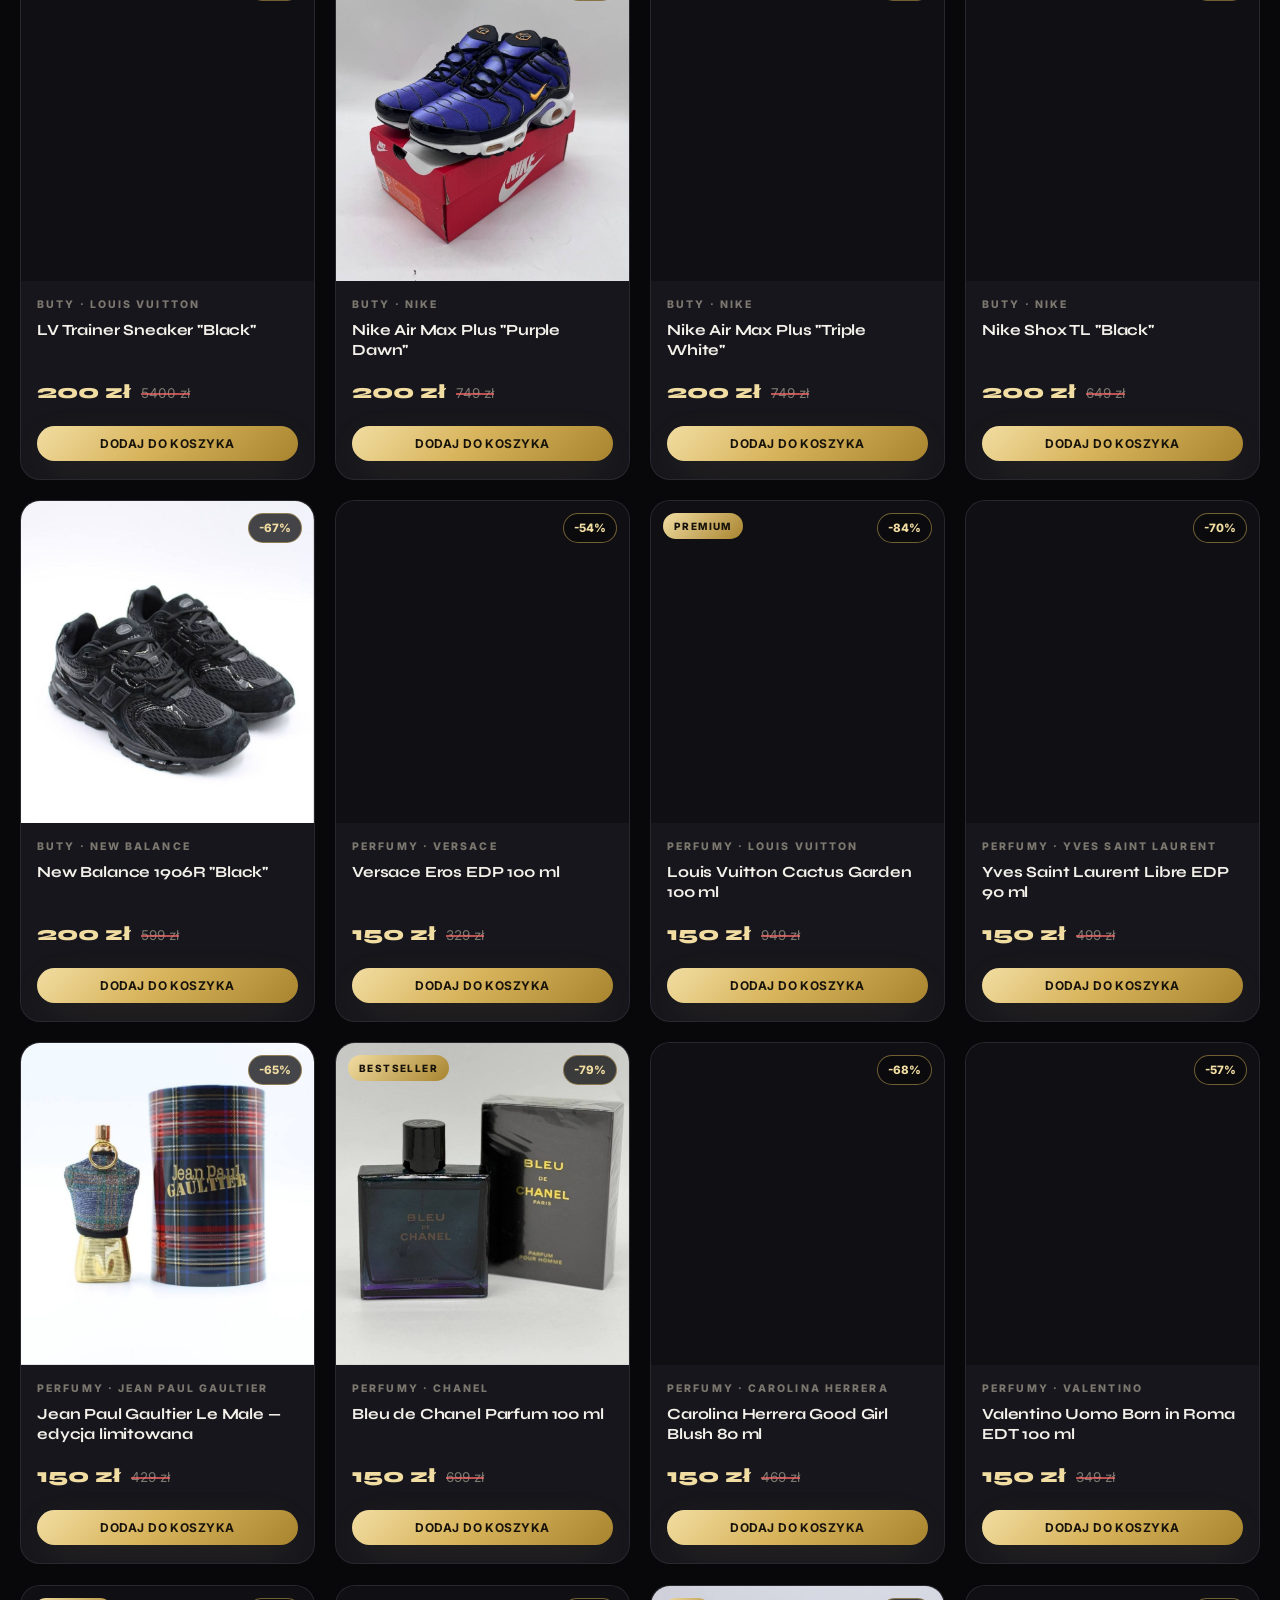
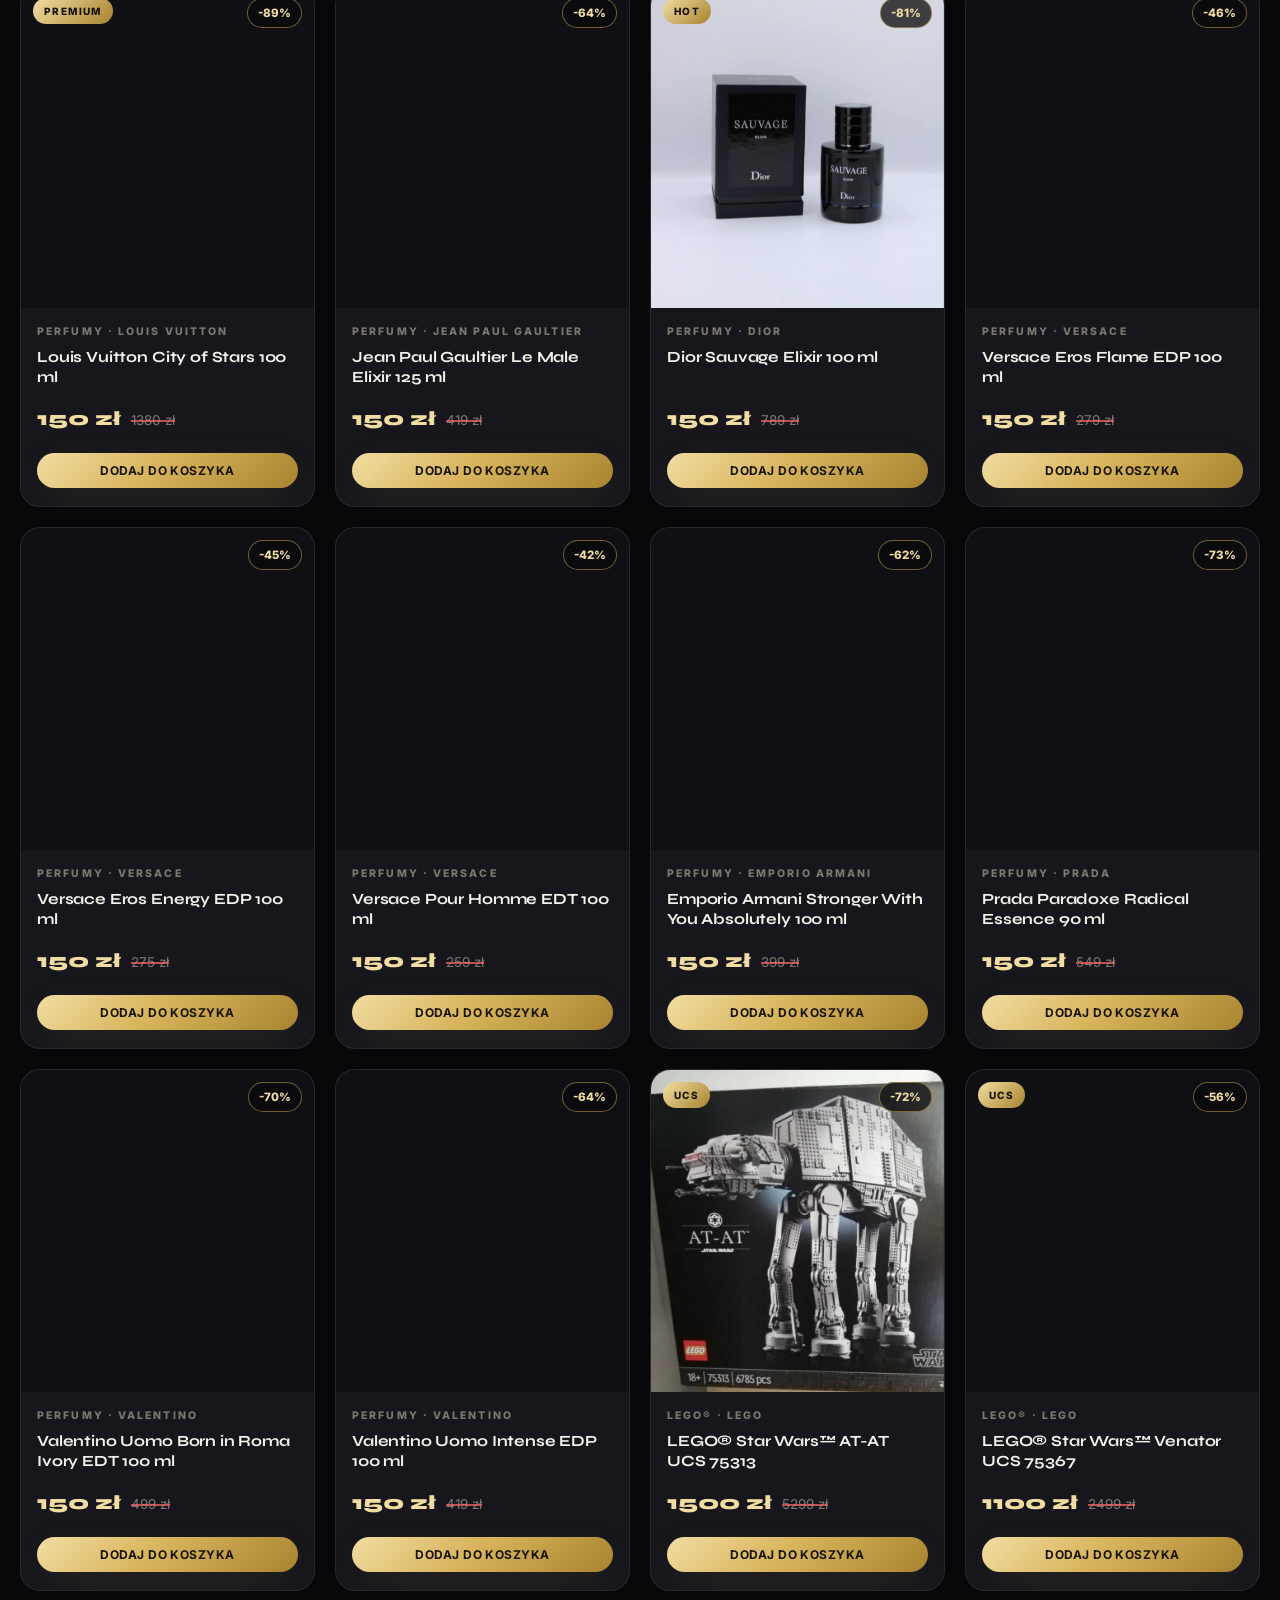
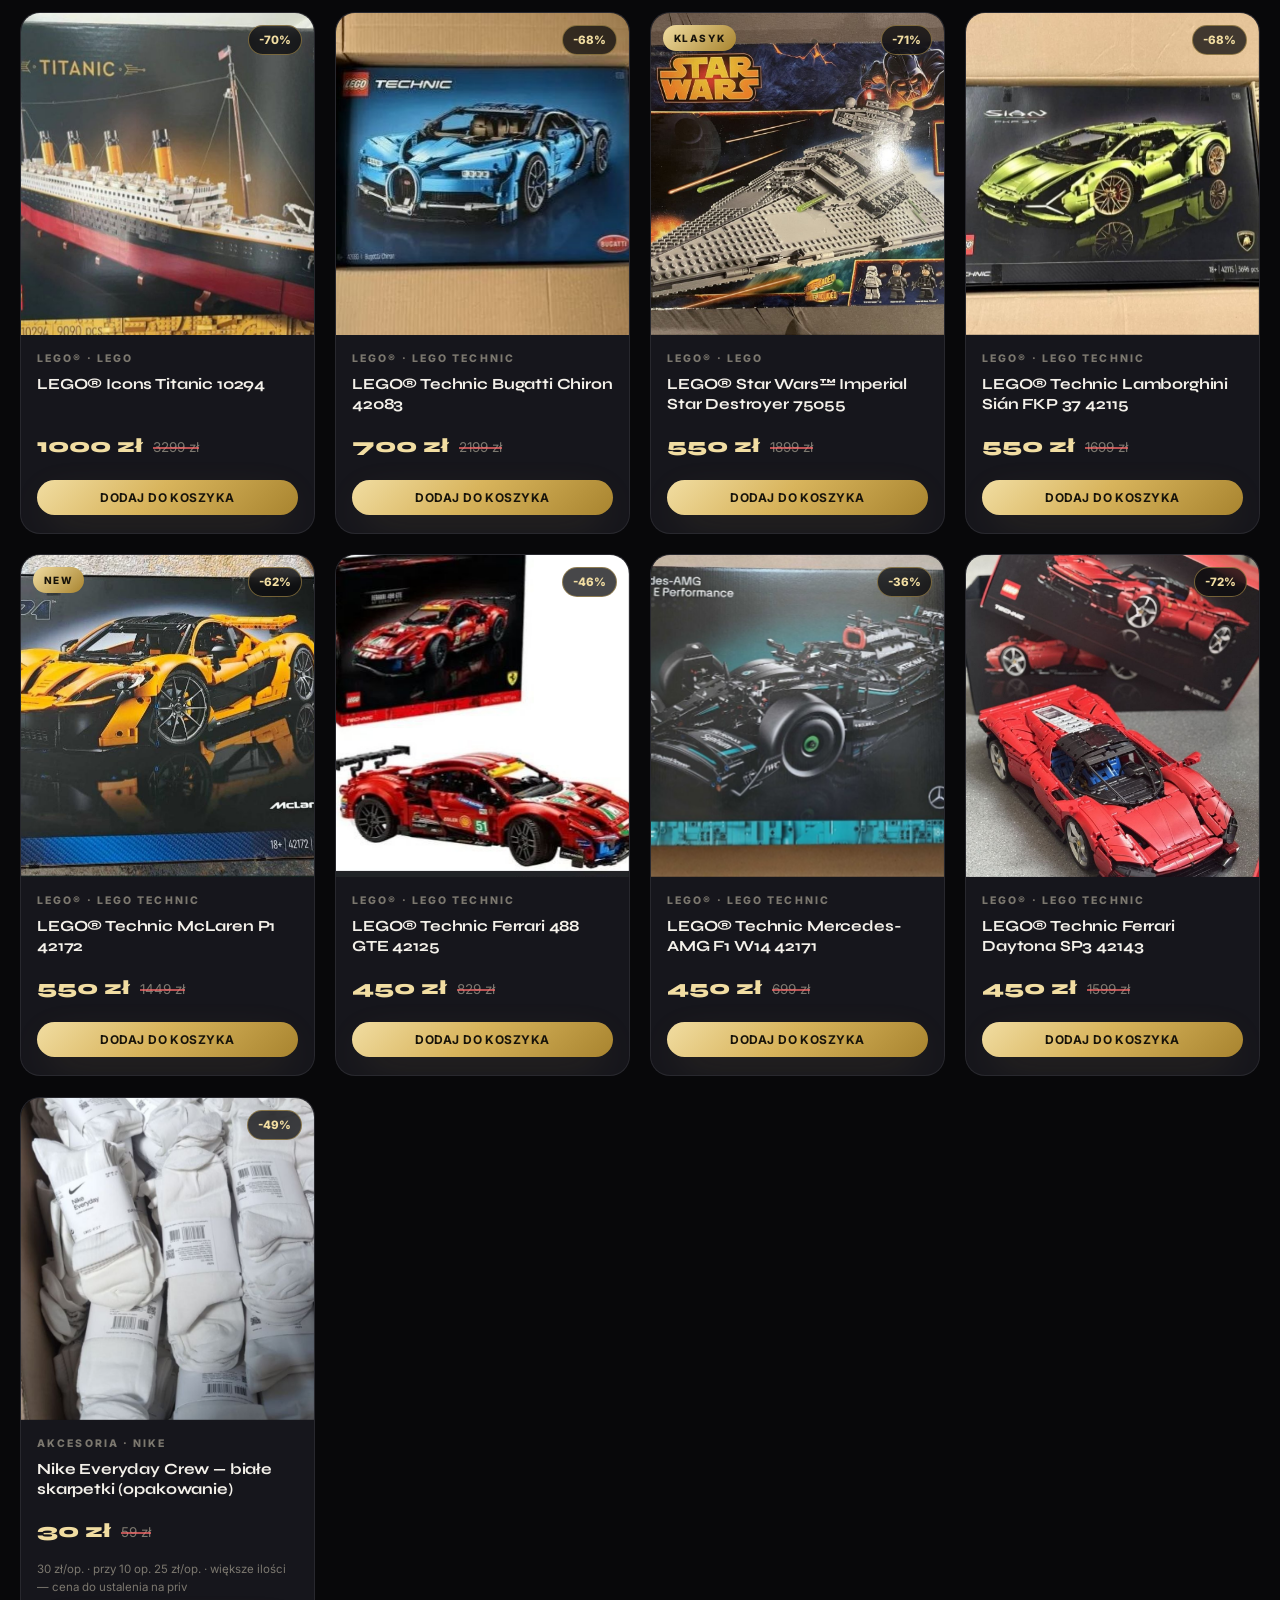
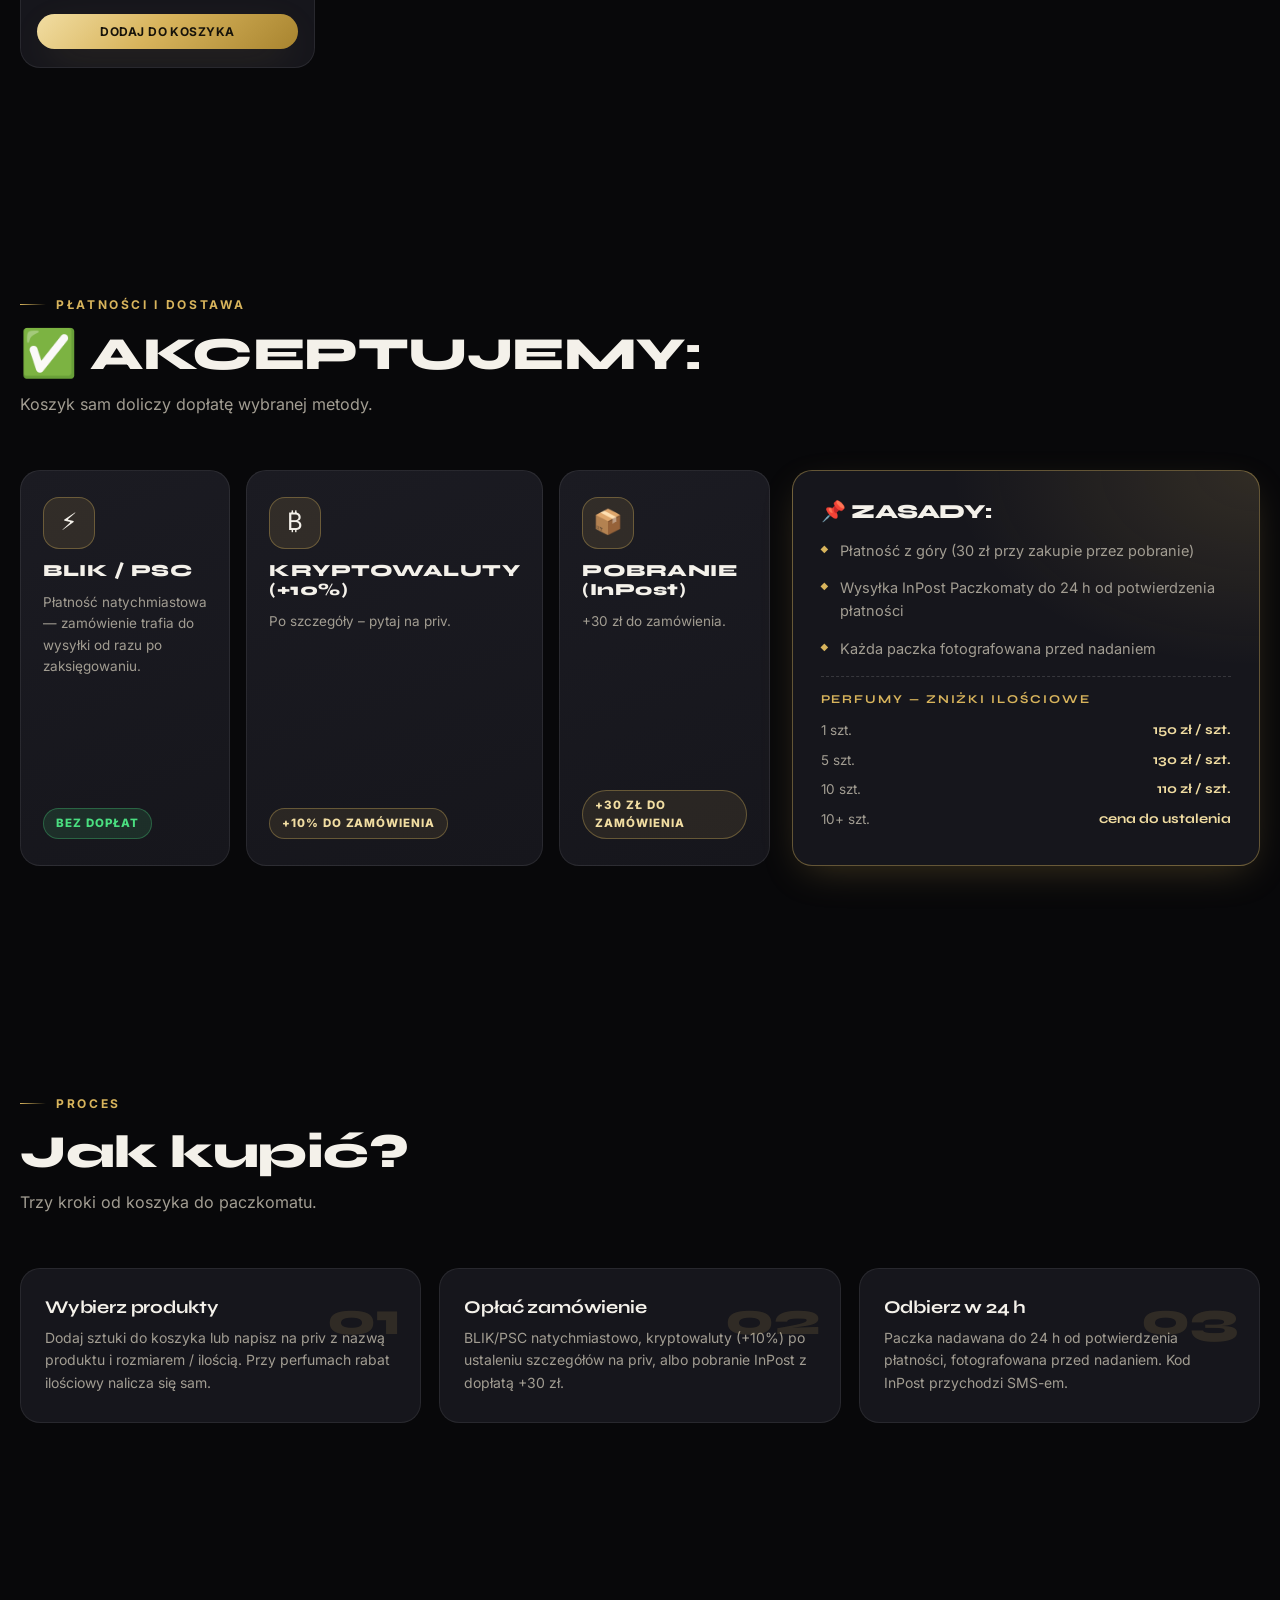
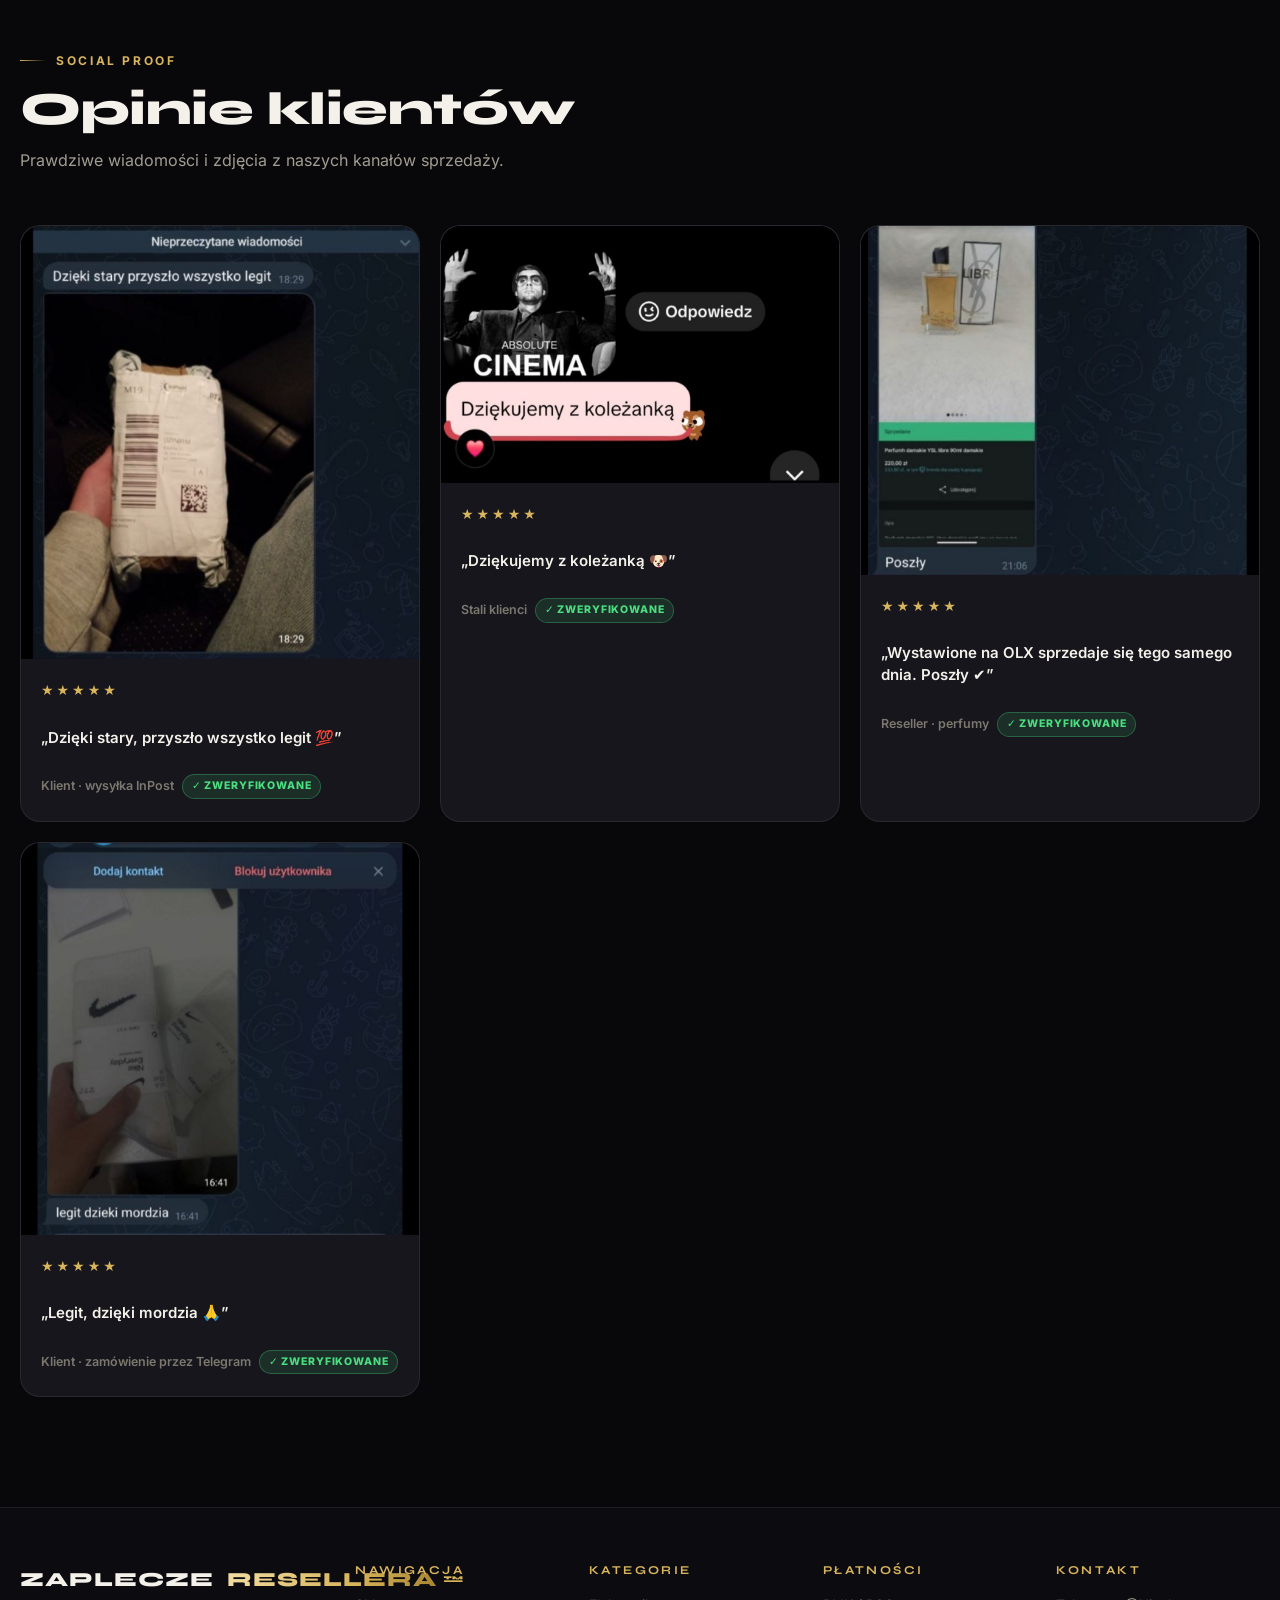
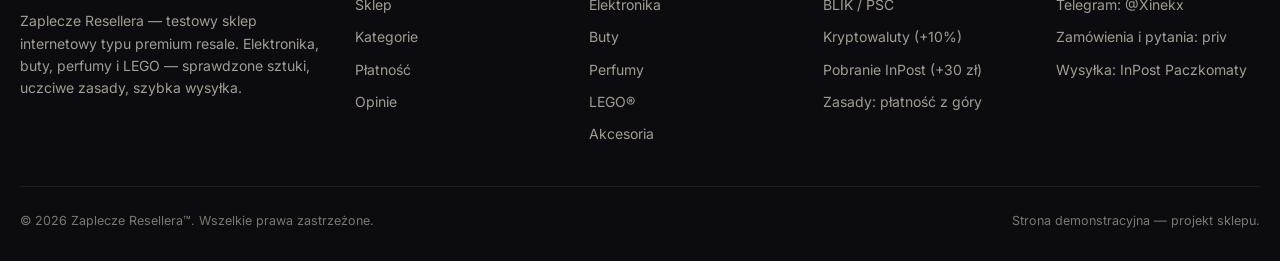
==== commit 4ea232dc: "v28: nowy produkt — Nike Everyday Crew (skarpetki) z progami ilościowymi - zdjęcie z main (obraz_202" ====
--- a/index.html
+++ b/index.html
@@ -13,7 +13,7 @@
   <link rel="icon" href="data:image/svg+xml,%3Csvg xmlns='http://www.w3.org/2000/svg' viewBox='0 0 64 64'%3E%3Crect width='64' height='64' rx='14' fill='%2308080a'/%3E%3Ctext x='32' y='43' font-family='Arial Black, sans-serif' font-size='26' font-weight='900' fill='%23d8b45c' text-anchor='middle'%3EZR%3C/text%3E%3C/svg%3E" />
   <link rel="preload" href="assets/fonts/syne-latin-wght-normal.woff2" as="font" type="font/woff2" crossorigin />
   <link rel="preload" href="assets/fonts/inter-latin-wght-normal.woff2" as="font" type="font/woff2" crossorigin />
-  <link rel="stylesheet" href="assets/css/style.css?v=20261019y" />
+  <link rel="stylesheet" href="assets/css/style.css?v=20261019z" />
 </head>
 <body id="top">
 
@@ -445,7 +445,7 @@
     </div>
   </nav>
 
-  <script src="assets/js/data.js?v=20261019y"></script>
-  <script src="assets/js/app.js?v=20261019y"></script>
+  <script src="assets/js/data.js?v=20261019z"></script>
+  <script src="assets/js/app.js?v=20261019z"></script>
 </body>
 </html>
--- a/assets/css/style.css
+++ b/assets/css/style.css
@@ -3502,3 +3502,17 @@
 .info-body > .section-head {
   padding-right: 46px; /* miejsce na przycisk ✕ */
 }
+
+
+/* ============================================================
+   v28 — 5. kategoria (Akcesoria) w jednym rzędzie + progi cenowe na karcie
+   ============================================================ */
+.cat-grid {
+  grid-template-columns: repeat(auto-fit, minmax(210px, 1fr));
+}
+.p-tier {
+  margin: 8px 0 0;
+  font-size: 11.5px;
+  line-height: 1.5;
+  color: var(--muted-2);
+}
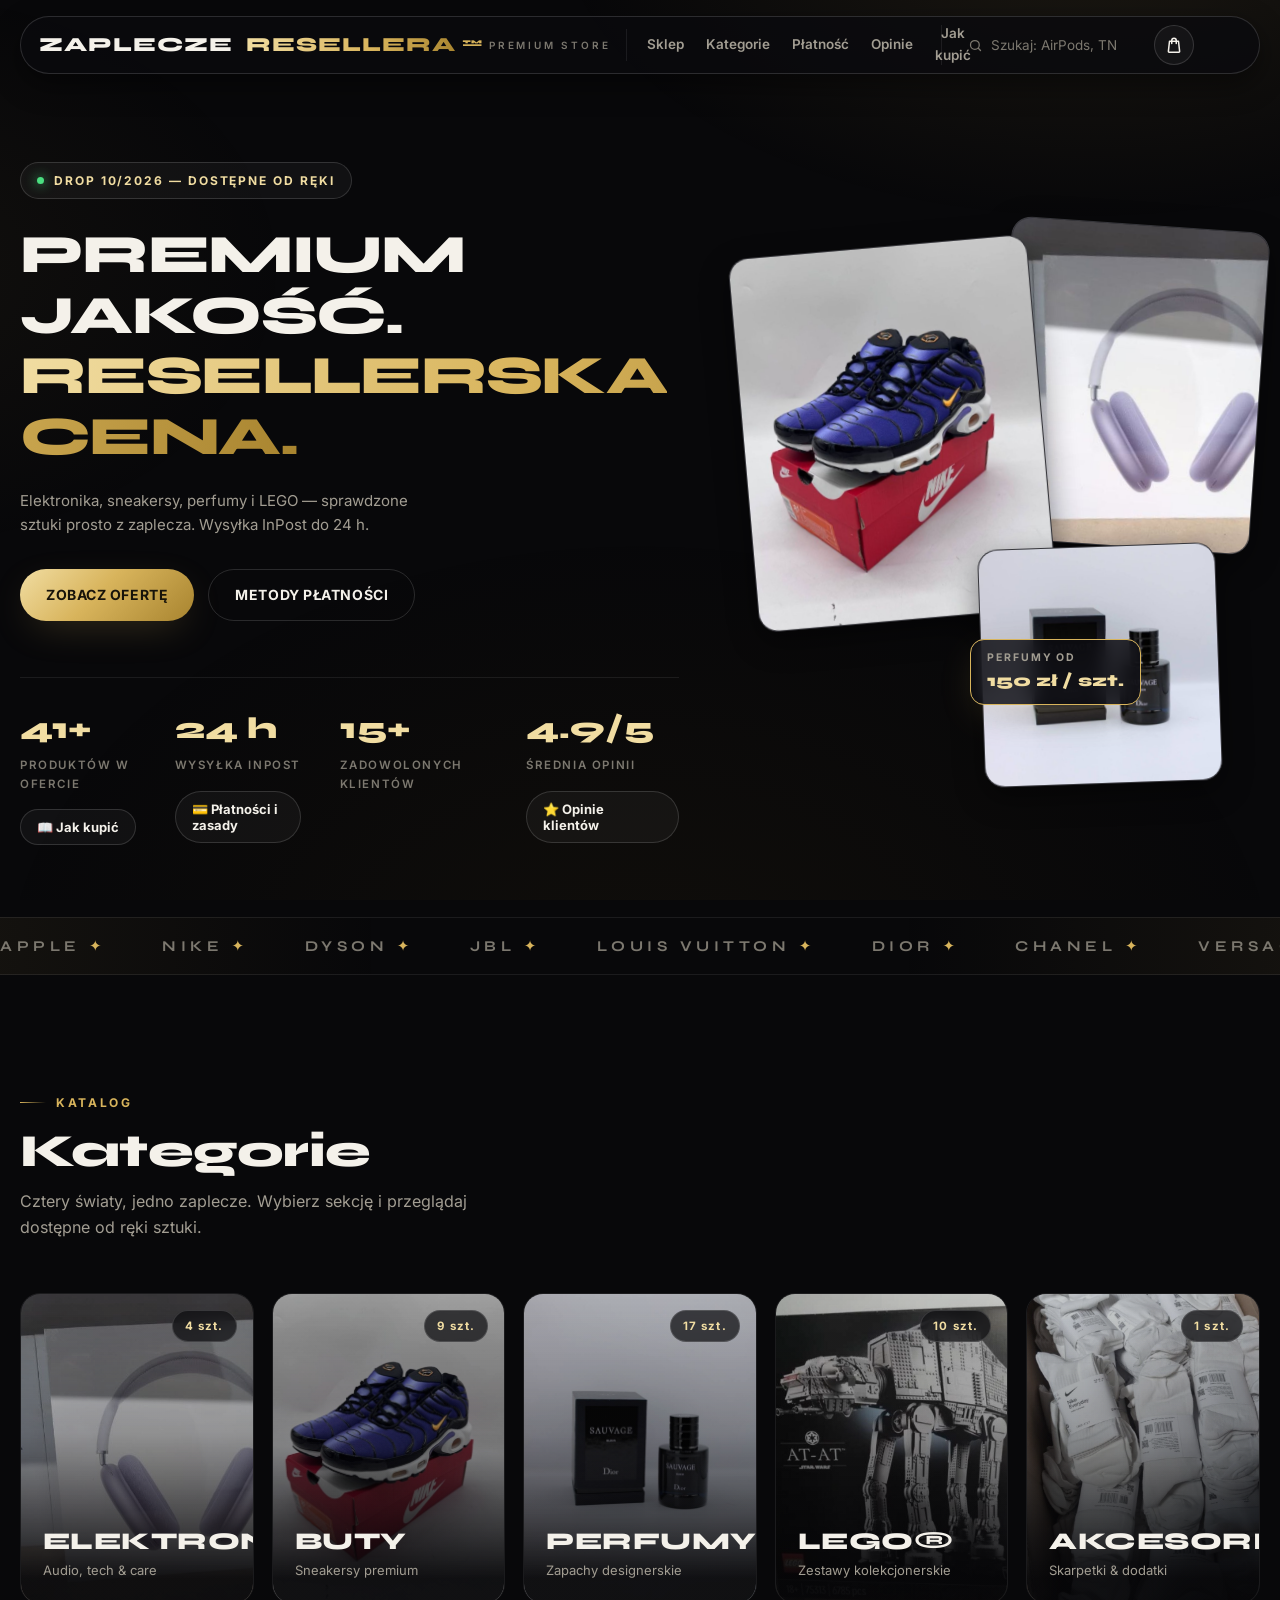
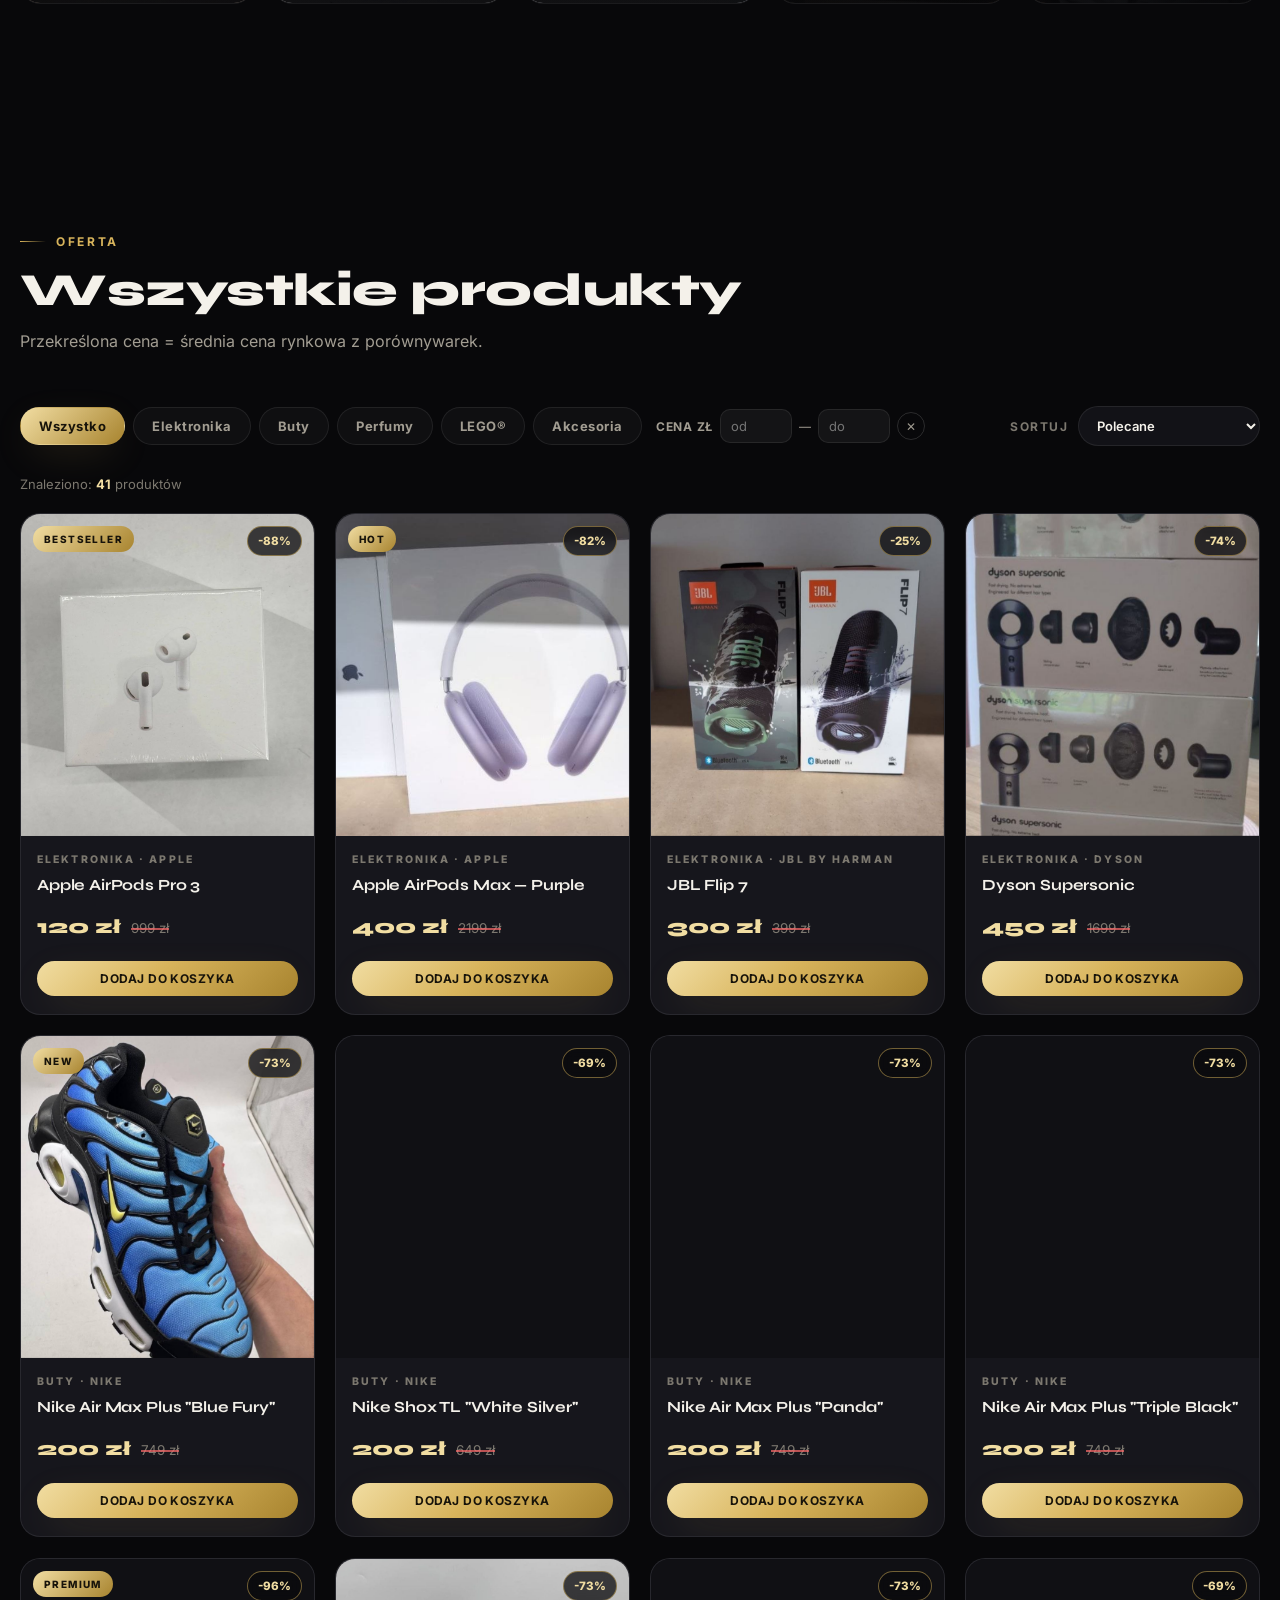
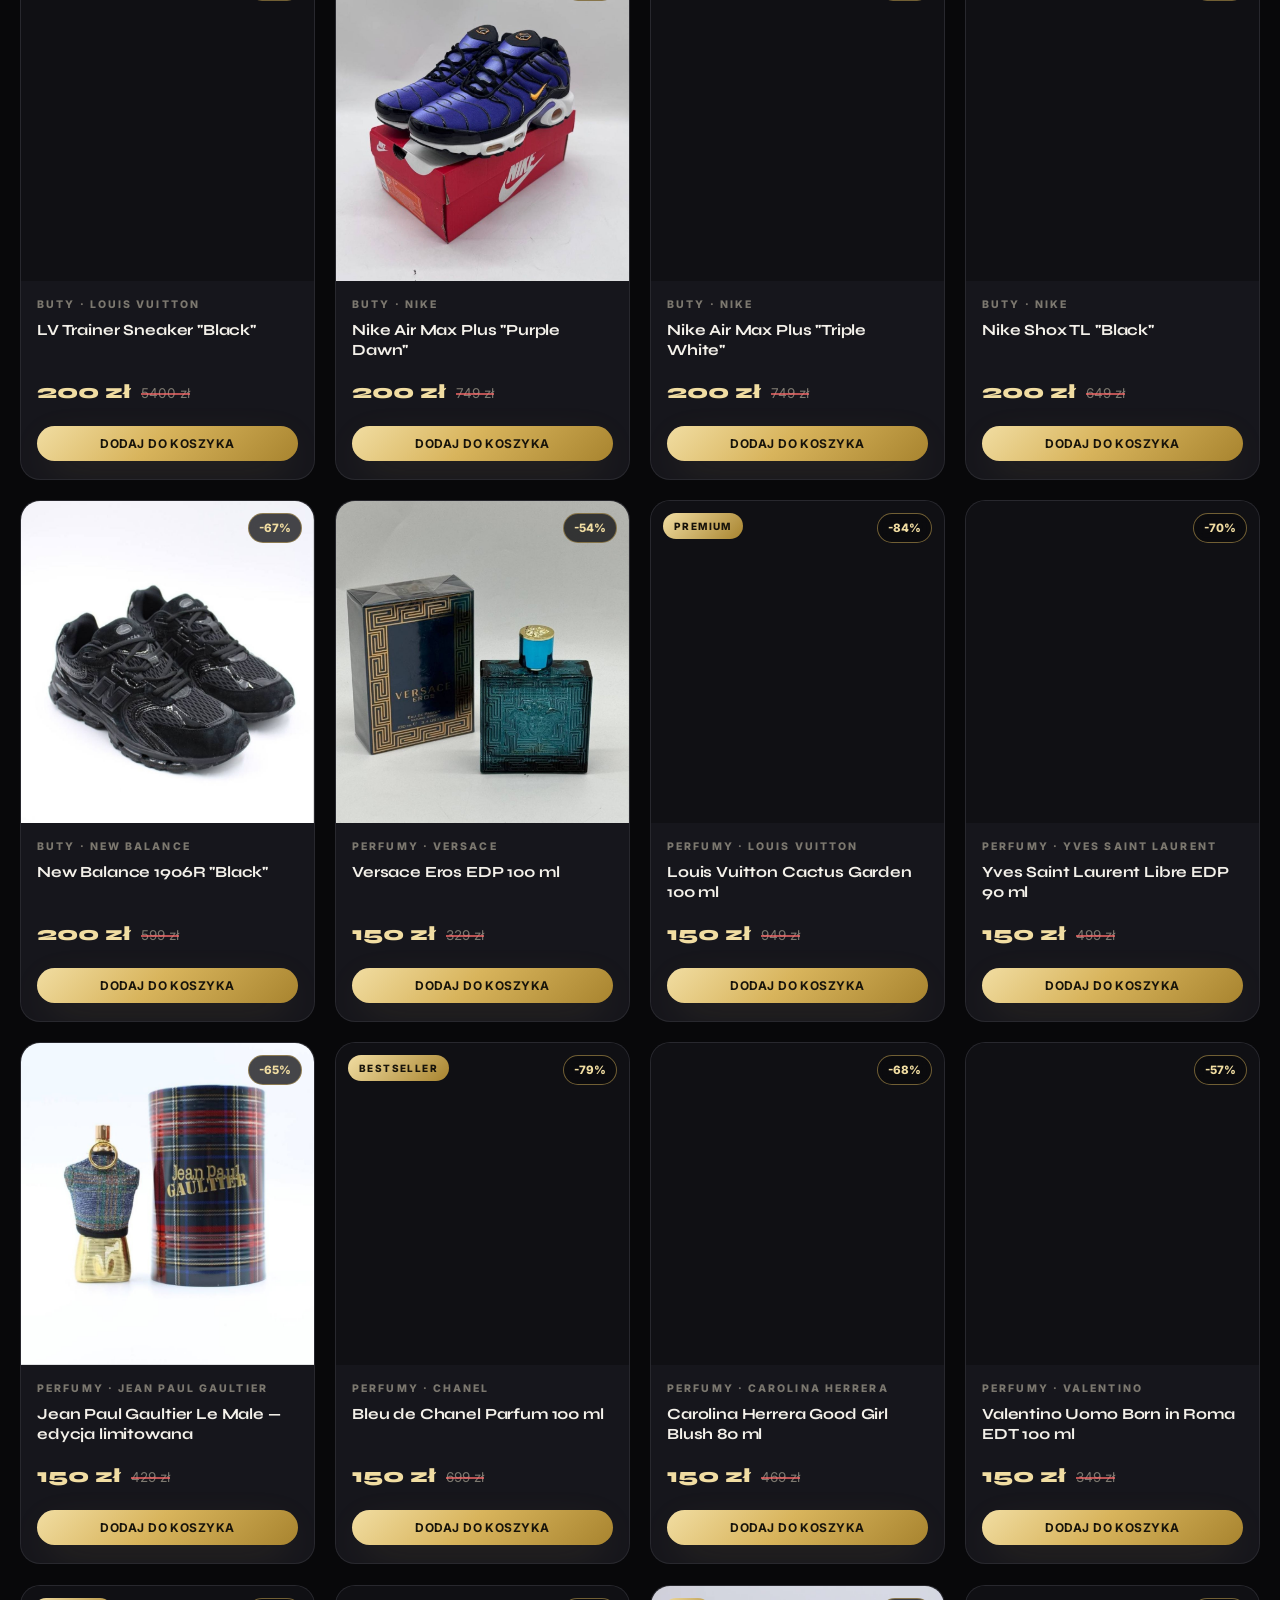
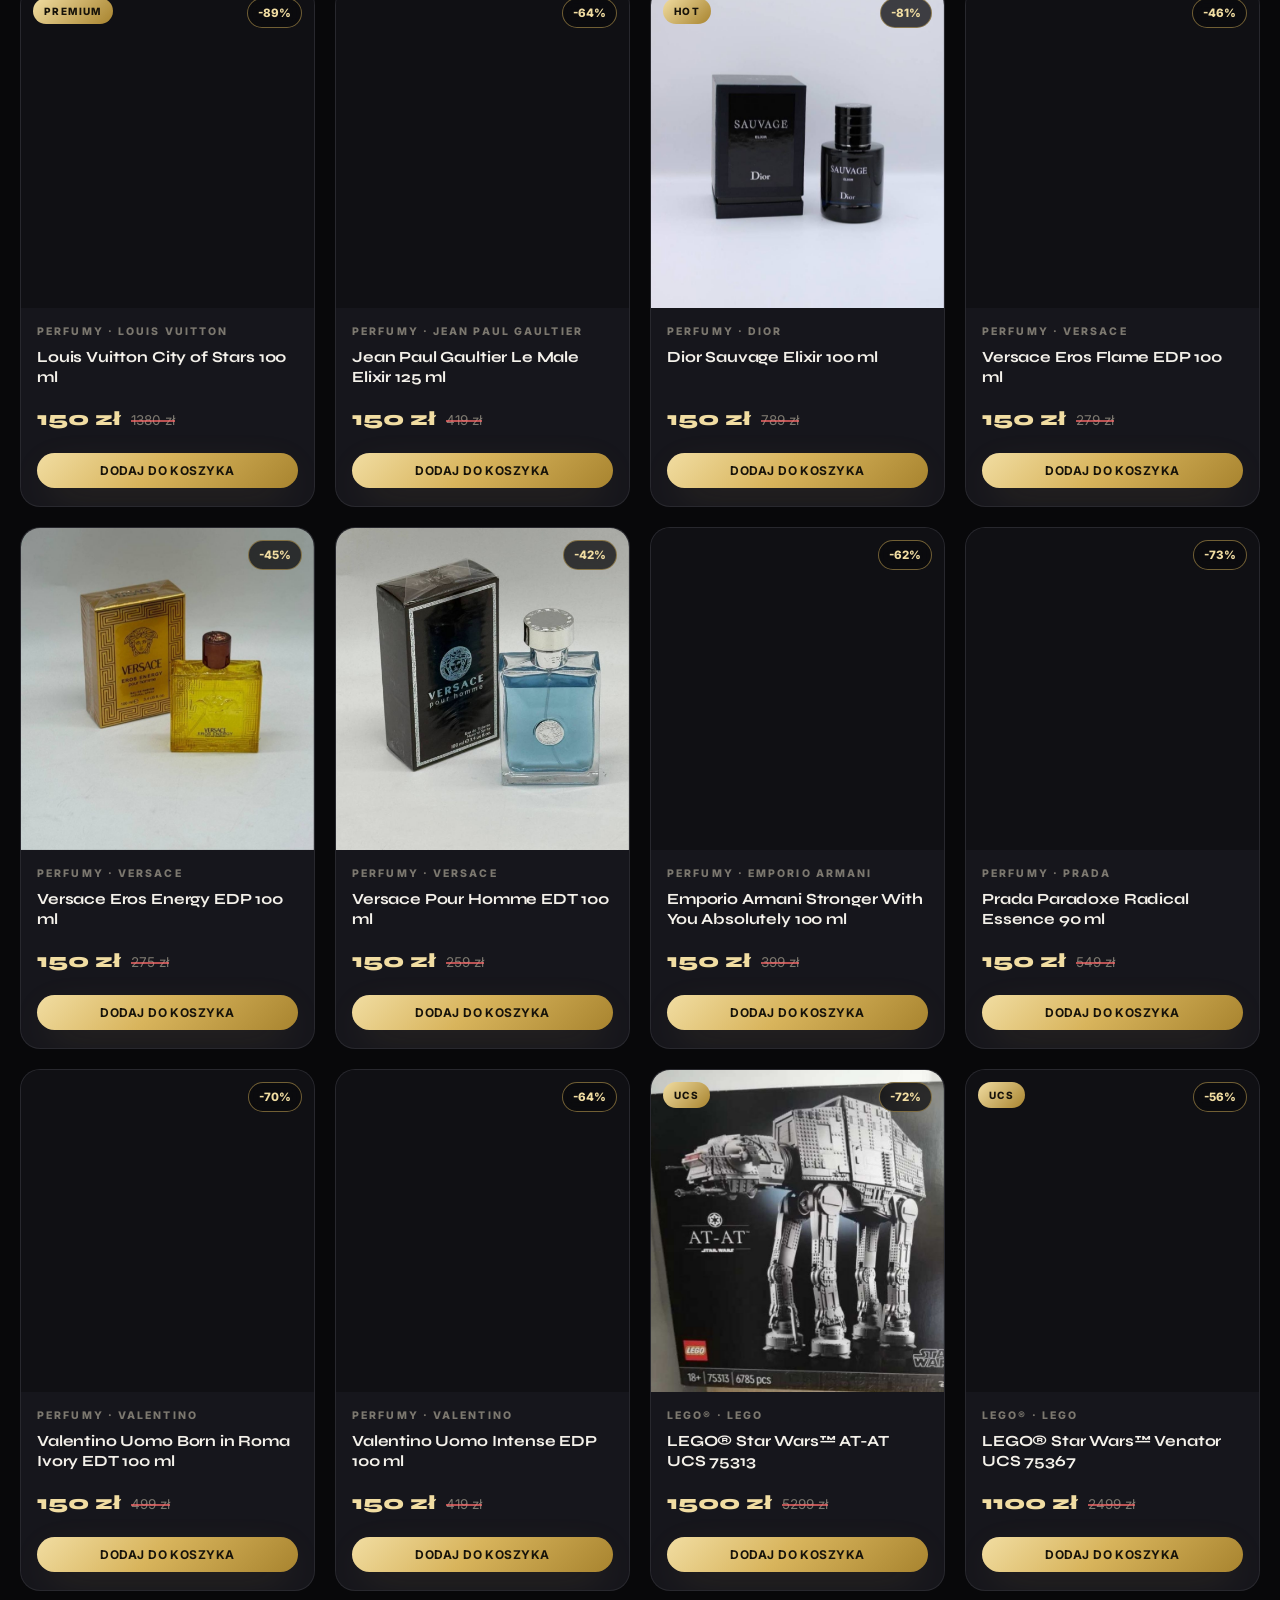
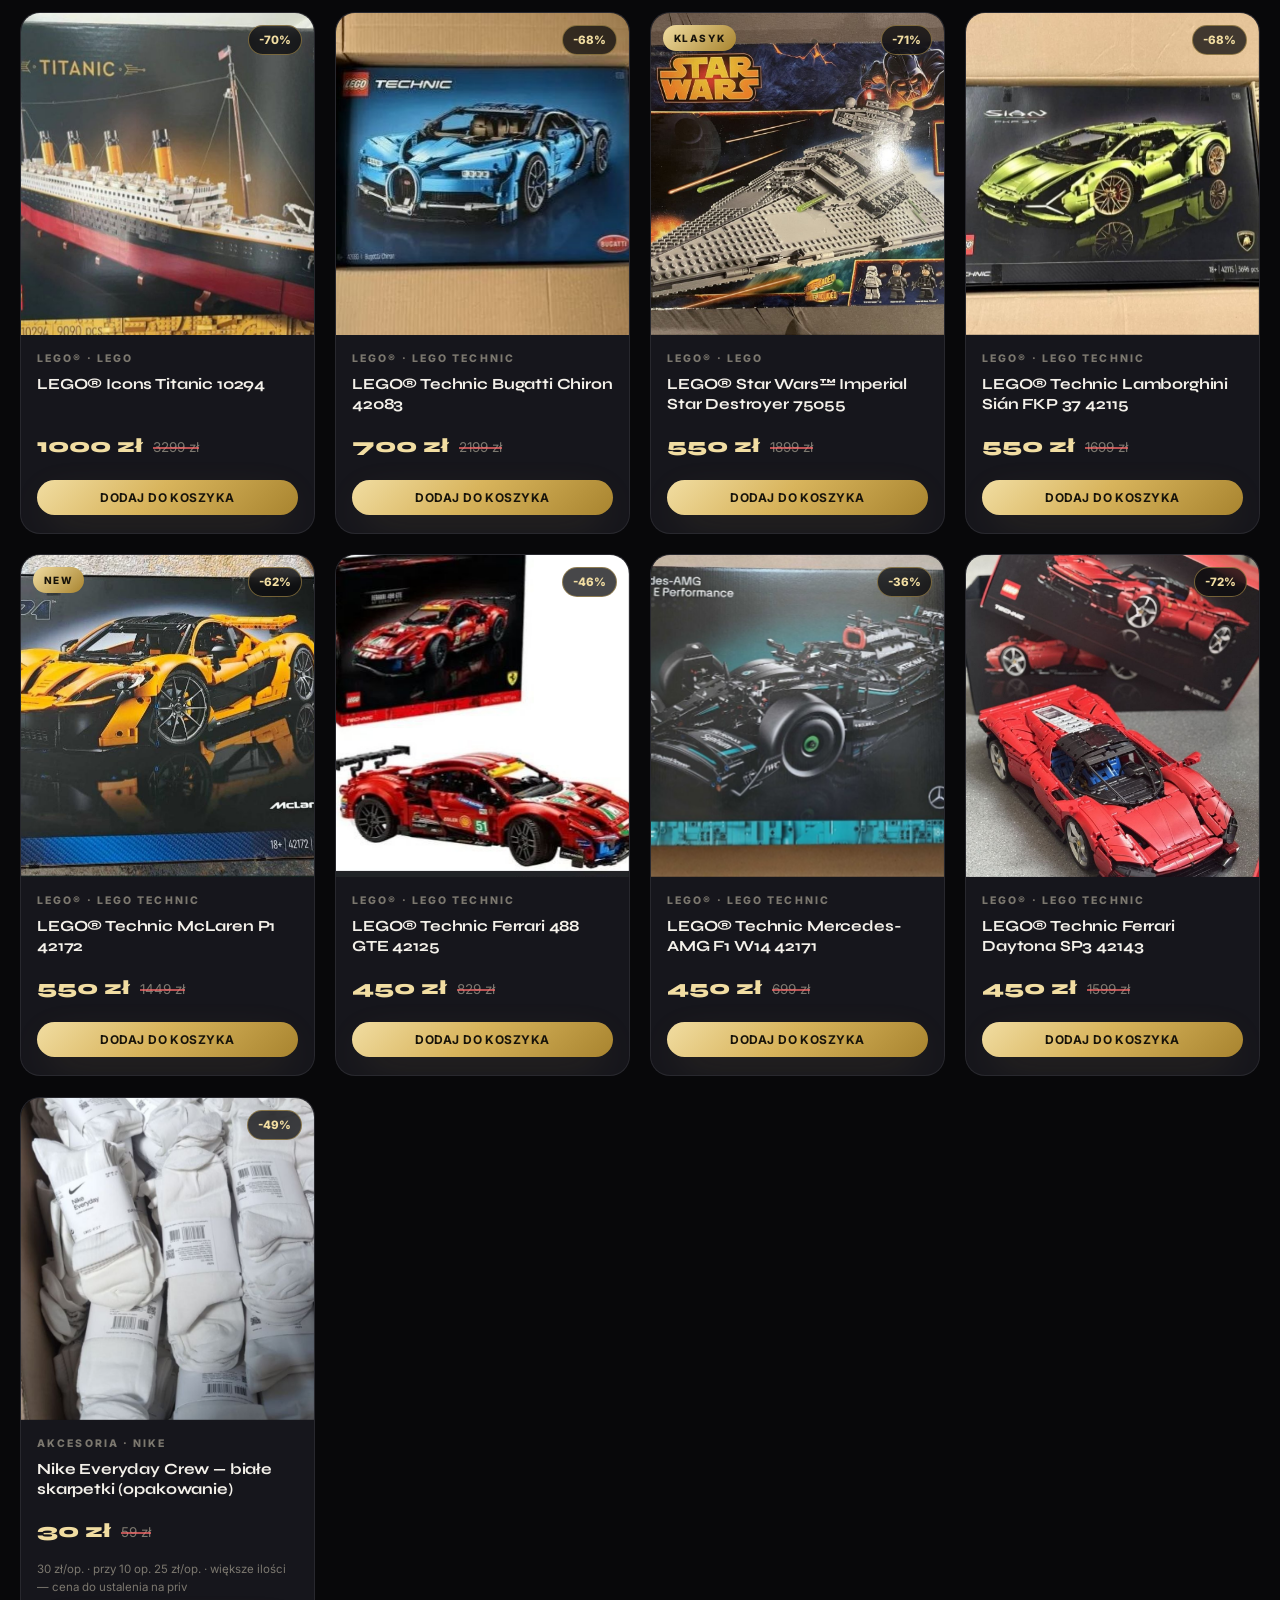
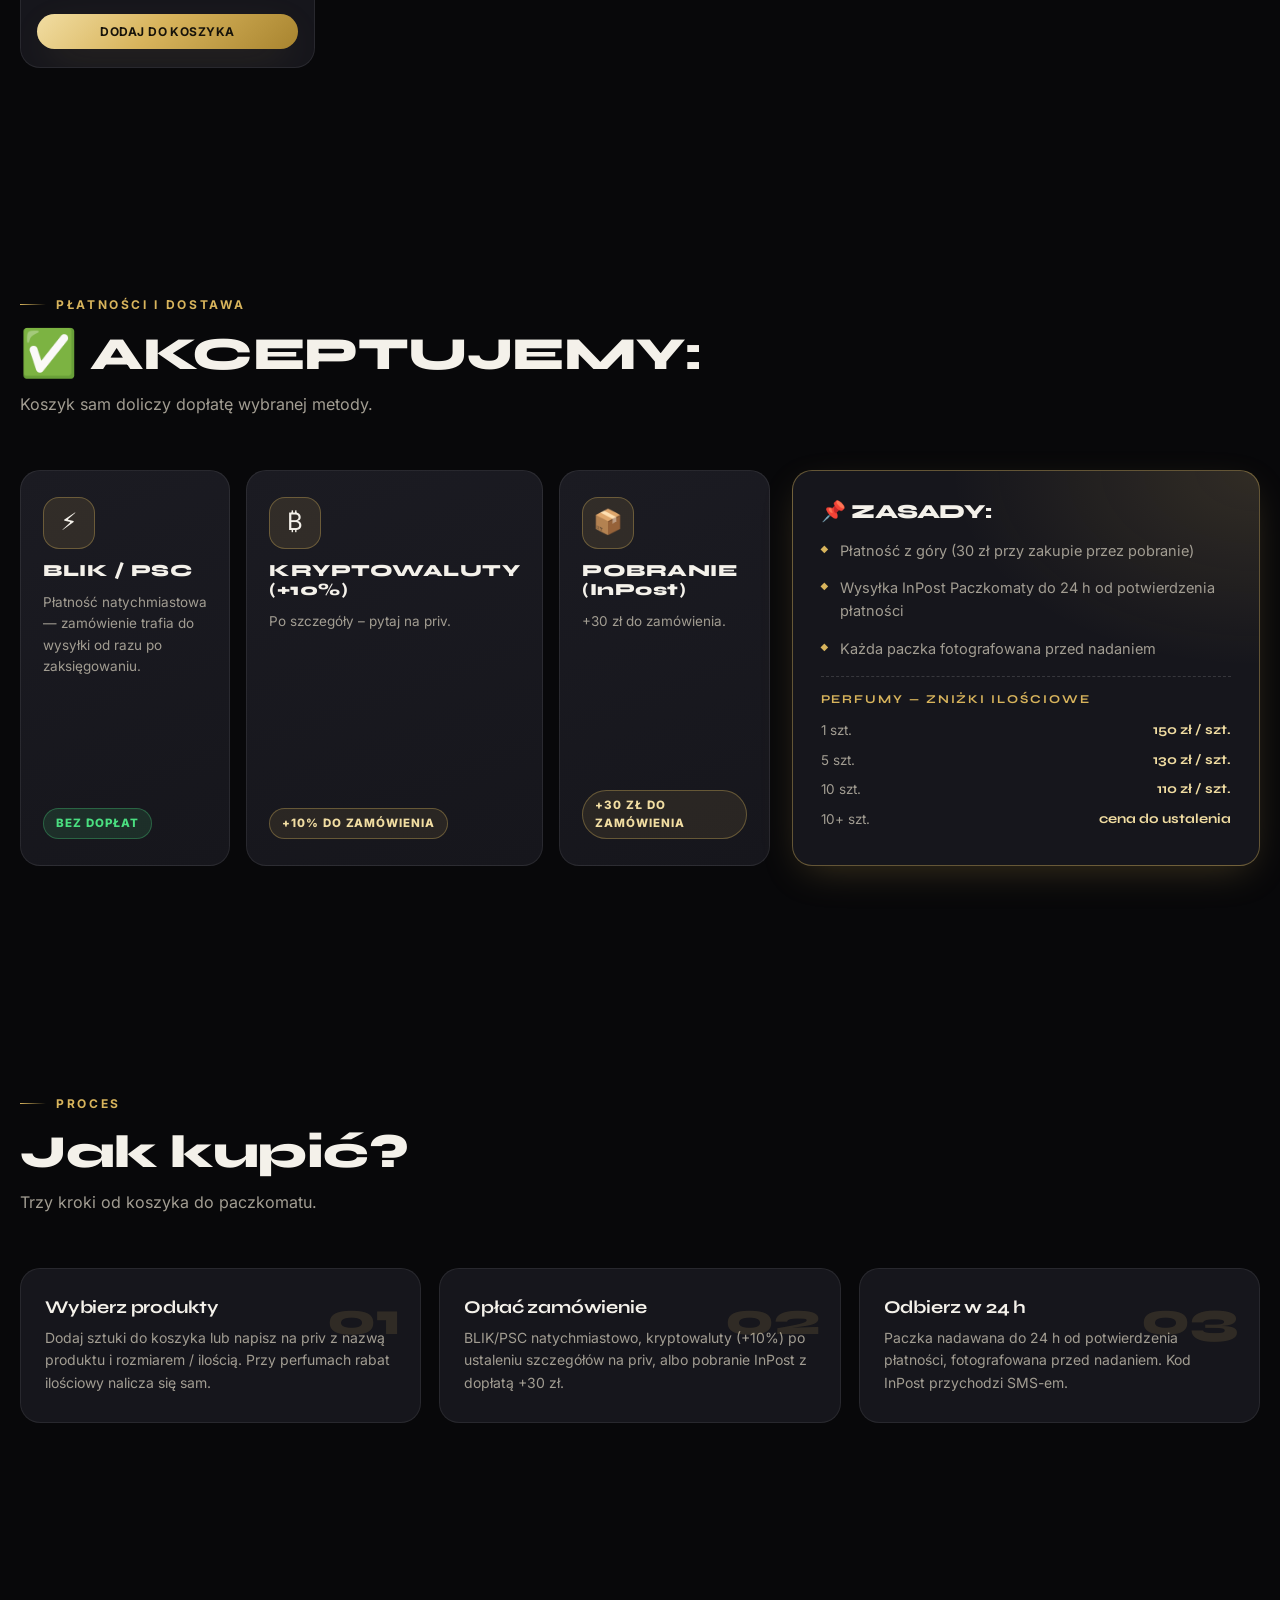
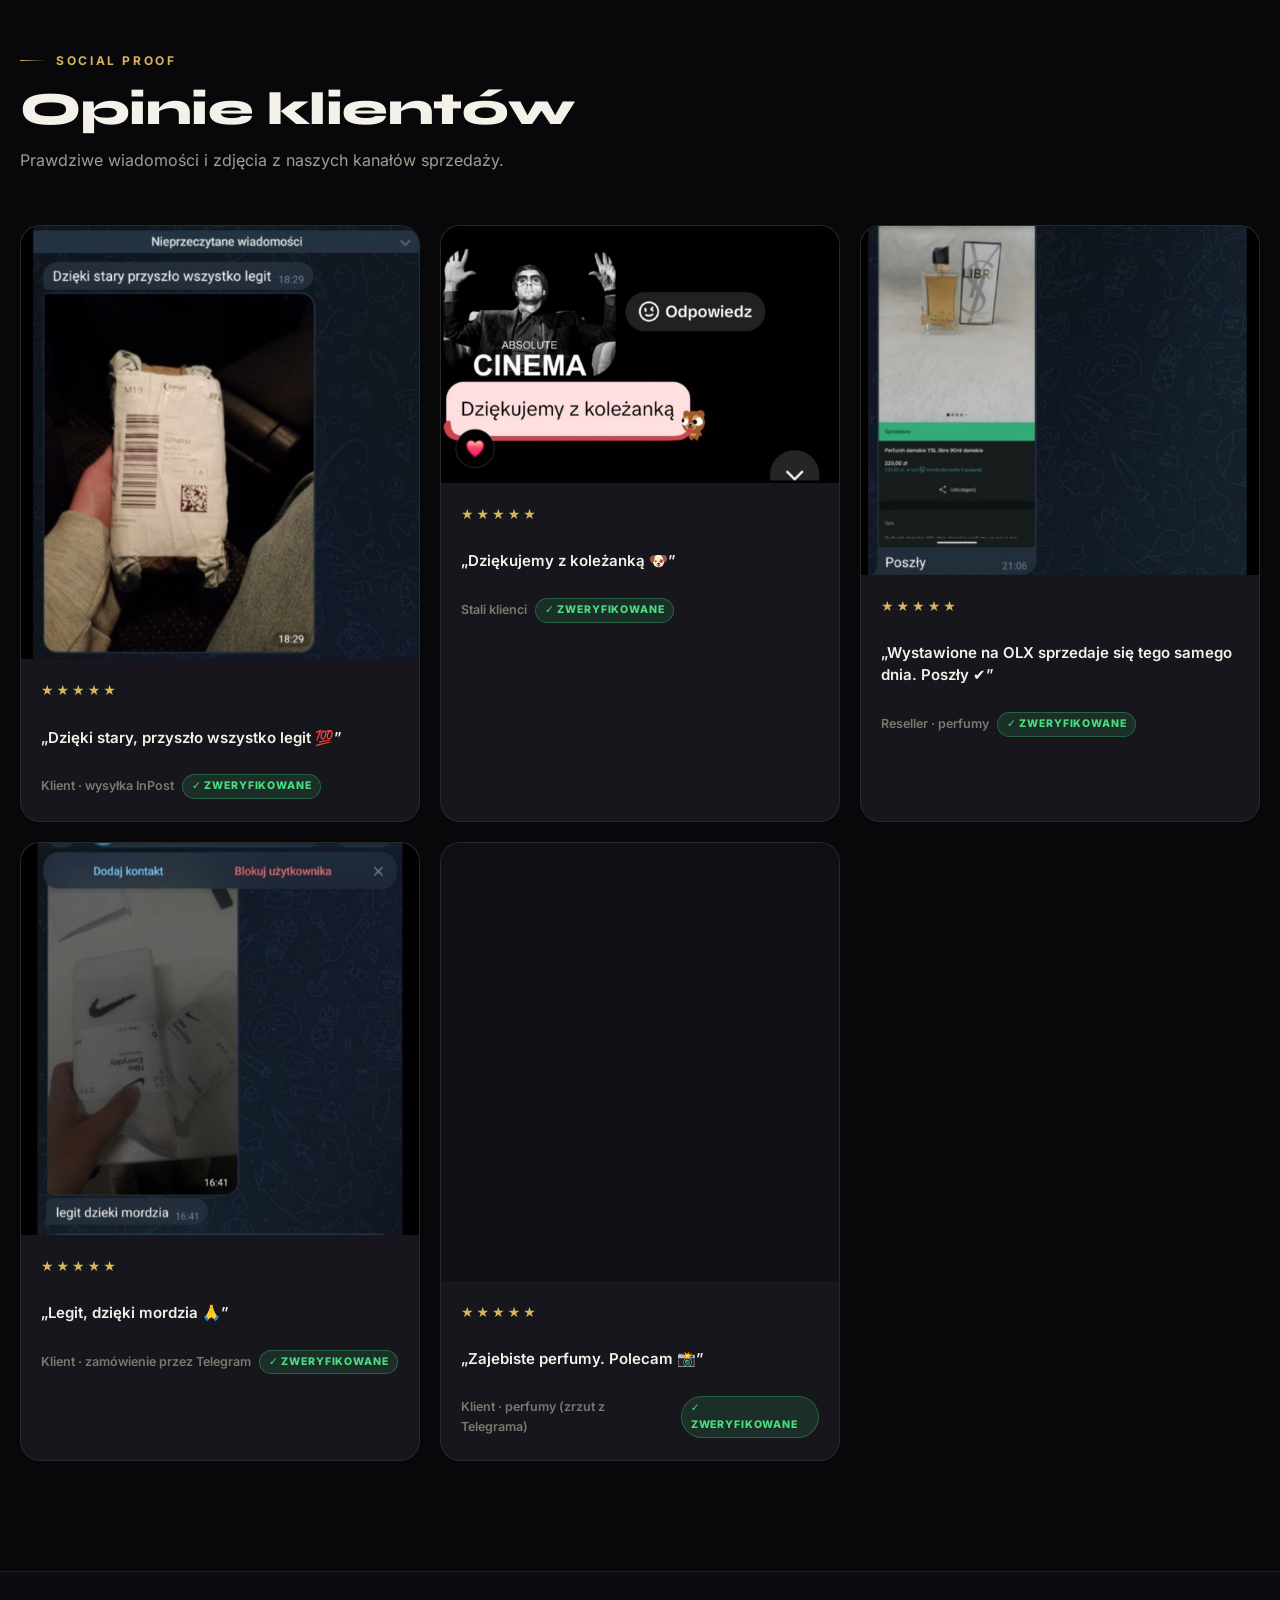
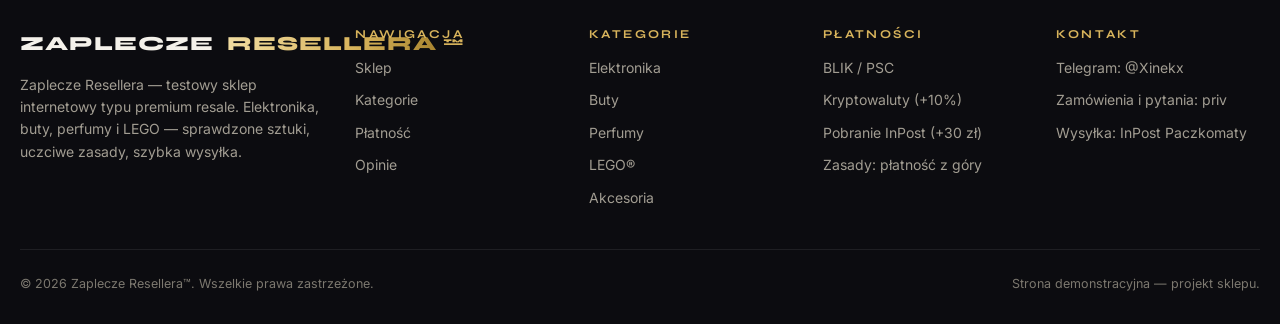
==== commit 987f073a: "opinie: 5. podziękowanie z main (zrzut TG: 'Zajebiste perfumy. Polecam') - IMG_20261021_214921_655.j" ====
--- a/index.html
+++ b/index.html
@@ -13,7 +13,7 @@
   <link rel="icon" href="data:image/svg+xml,%3Csvg xmlns='http://www.w3.org/2000/svg' viewBox='0 0 64 64'%3E%3Crect width='64' height='64' rx='14' fill='%2308080a'/%3E%3Ctext x='32' y='43' font-family='Arial Black, sans-serif' font-size='26' font-weight='900' fill='%23d8b45c' text-anchor='middle'%3EZR%3C/text%3E%3C/svg%3E" />
   <link rel="preload" href="assets/fonts/syne-latin-wght-normal.woff2" as="font" type="font/woff2" crossorigin />
   <link rel="preload" href="assets/fonts/inter-latin-wght-normal.woff2" as="font" type="font/woff2" crossorigin />
-  <link rel="stylesheet" href="assets/css/style.css?v=20261019z" />
+  <link rel="stylesheet" href="assets/css/style.css?v=20261020a" />
 </head>
 <body id="top">
 
@@ -445,7 +445,7 @@
     </div>
   </nav>
 
-  <script src="assets/js/data.js?v=20261019z"></script>
-  <script src="assets/js/app.js?v=20261019z"></script>
+  <script src="assets/js/data.js?v=20261020a"></script>
+  <script src="assets/js/app.js?v=20261020a"></script>
 </body>
 </html>
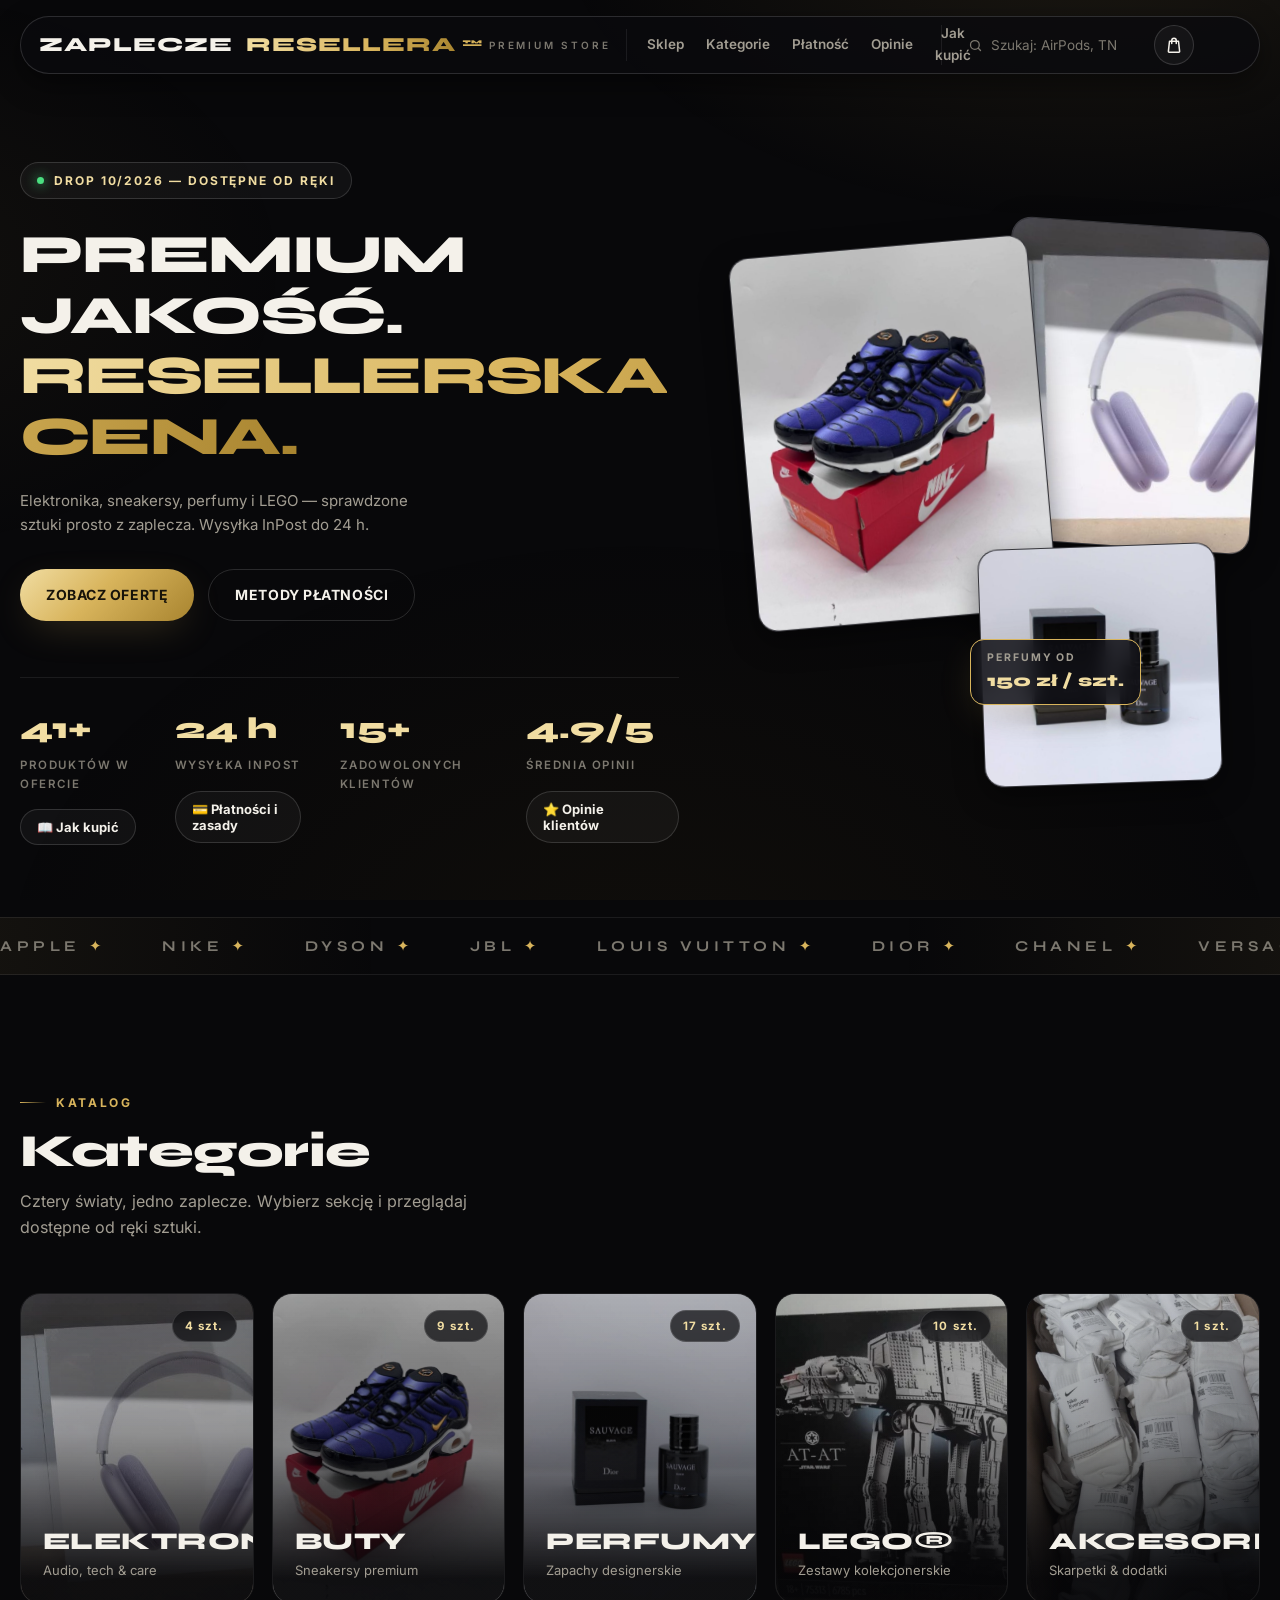
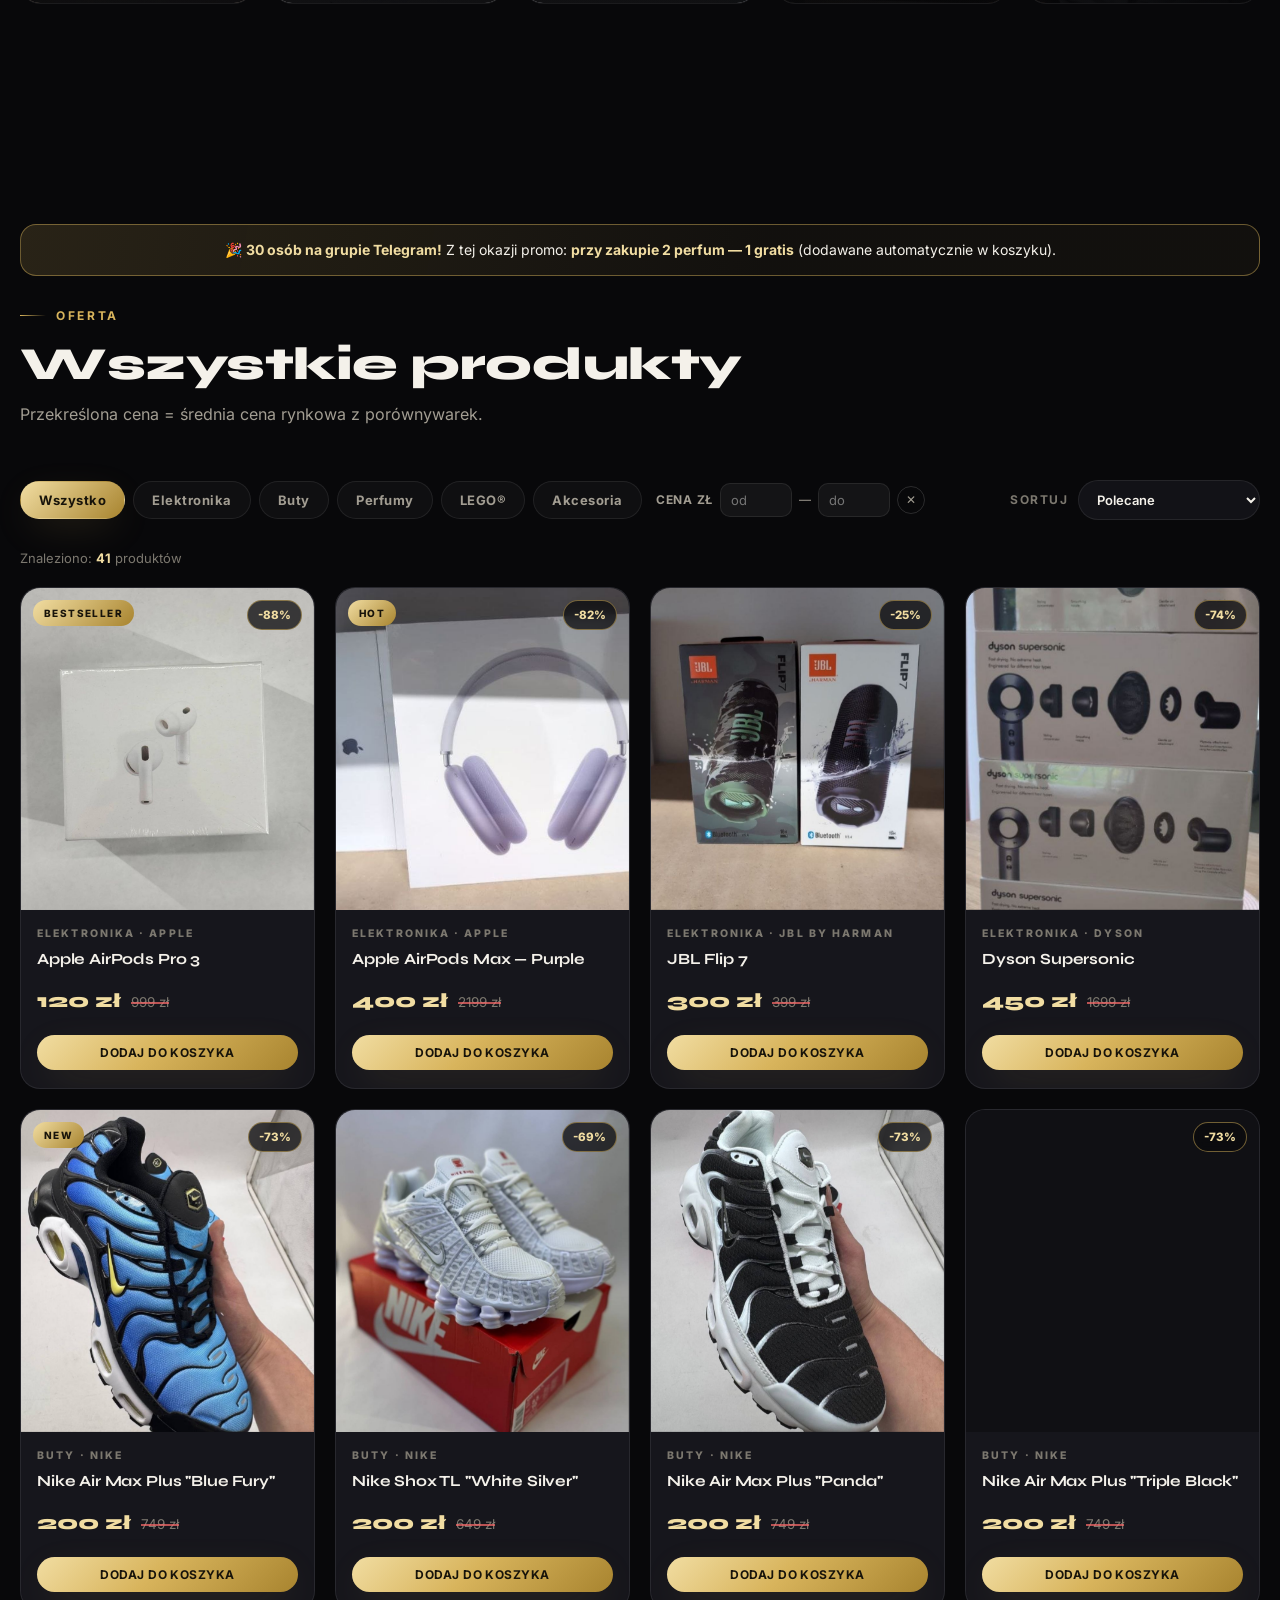
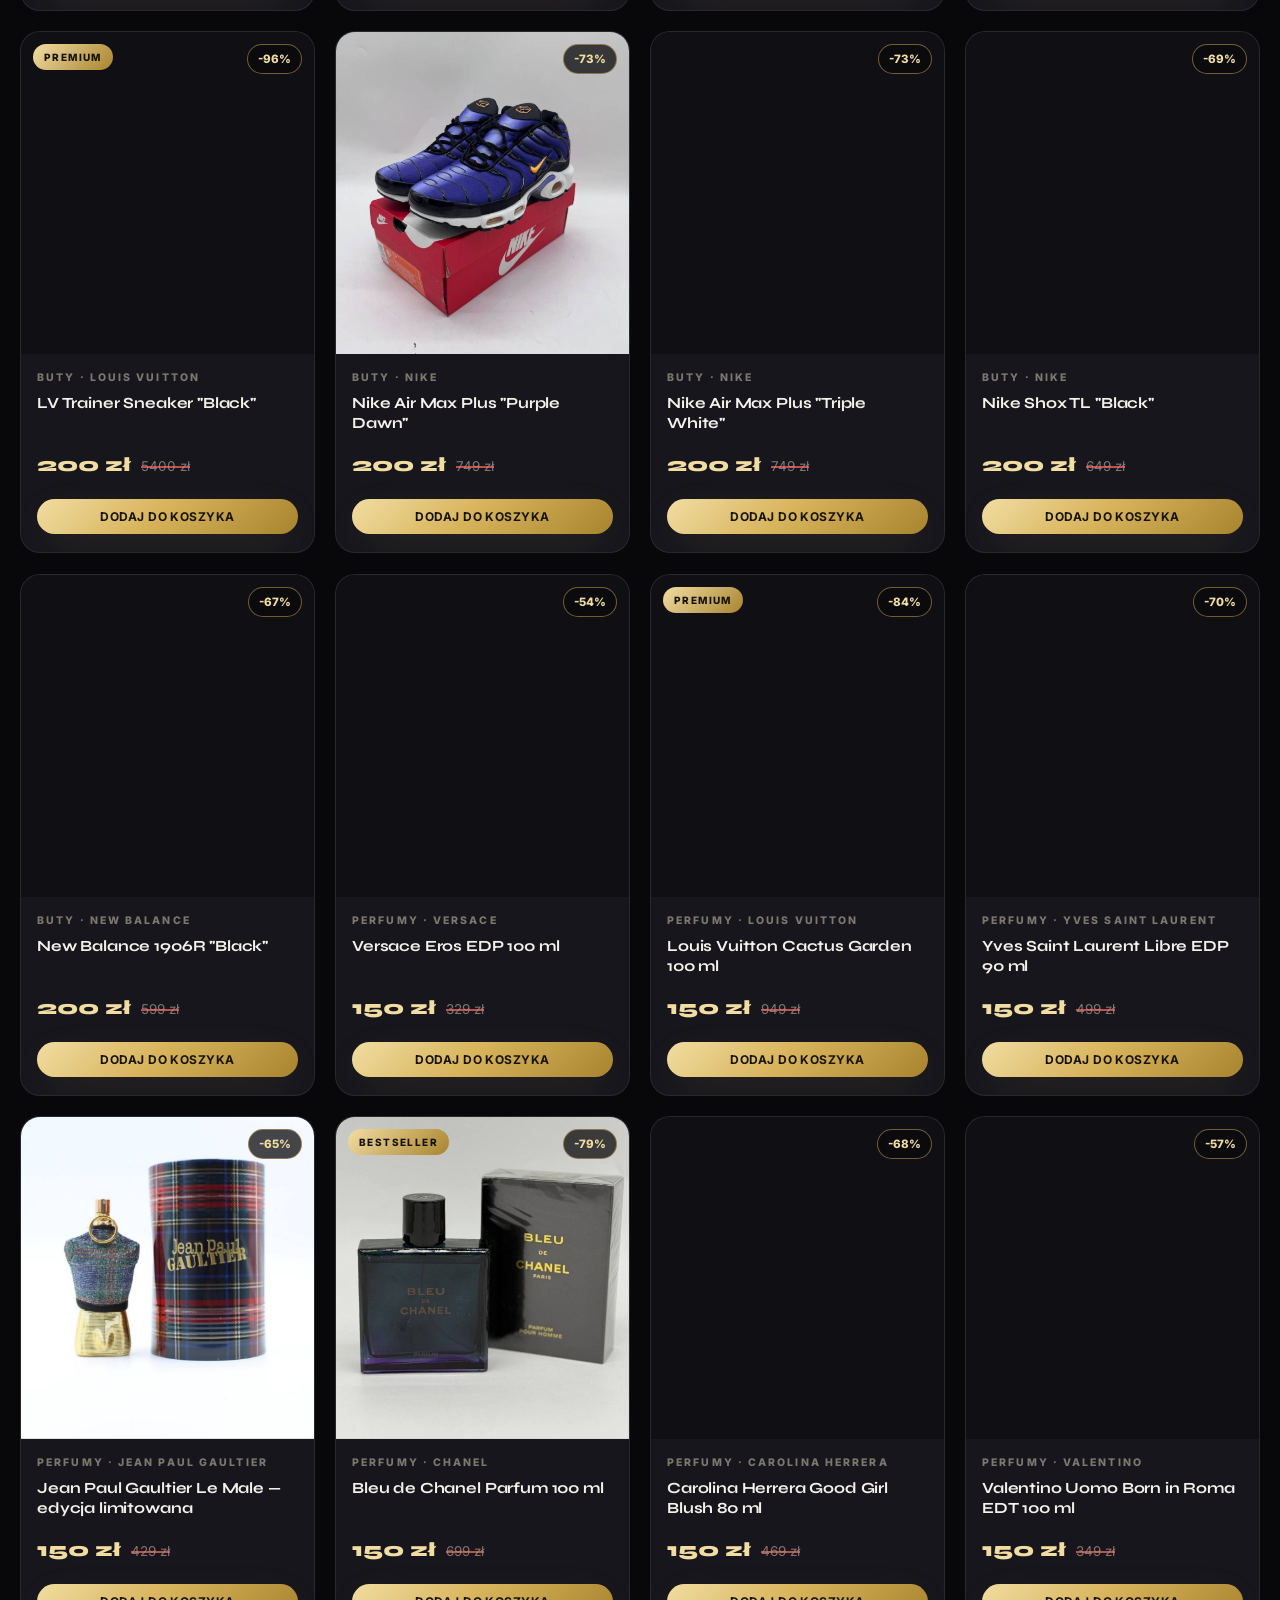
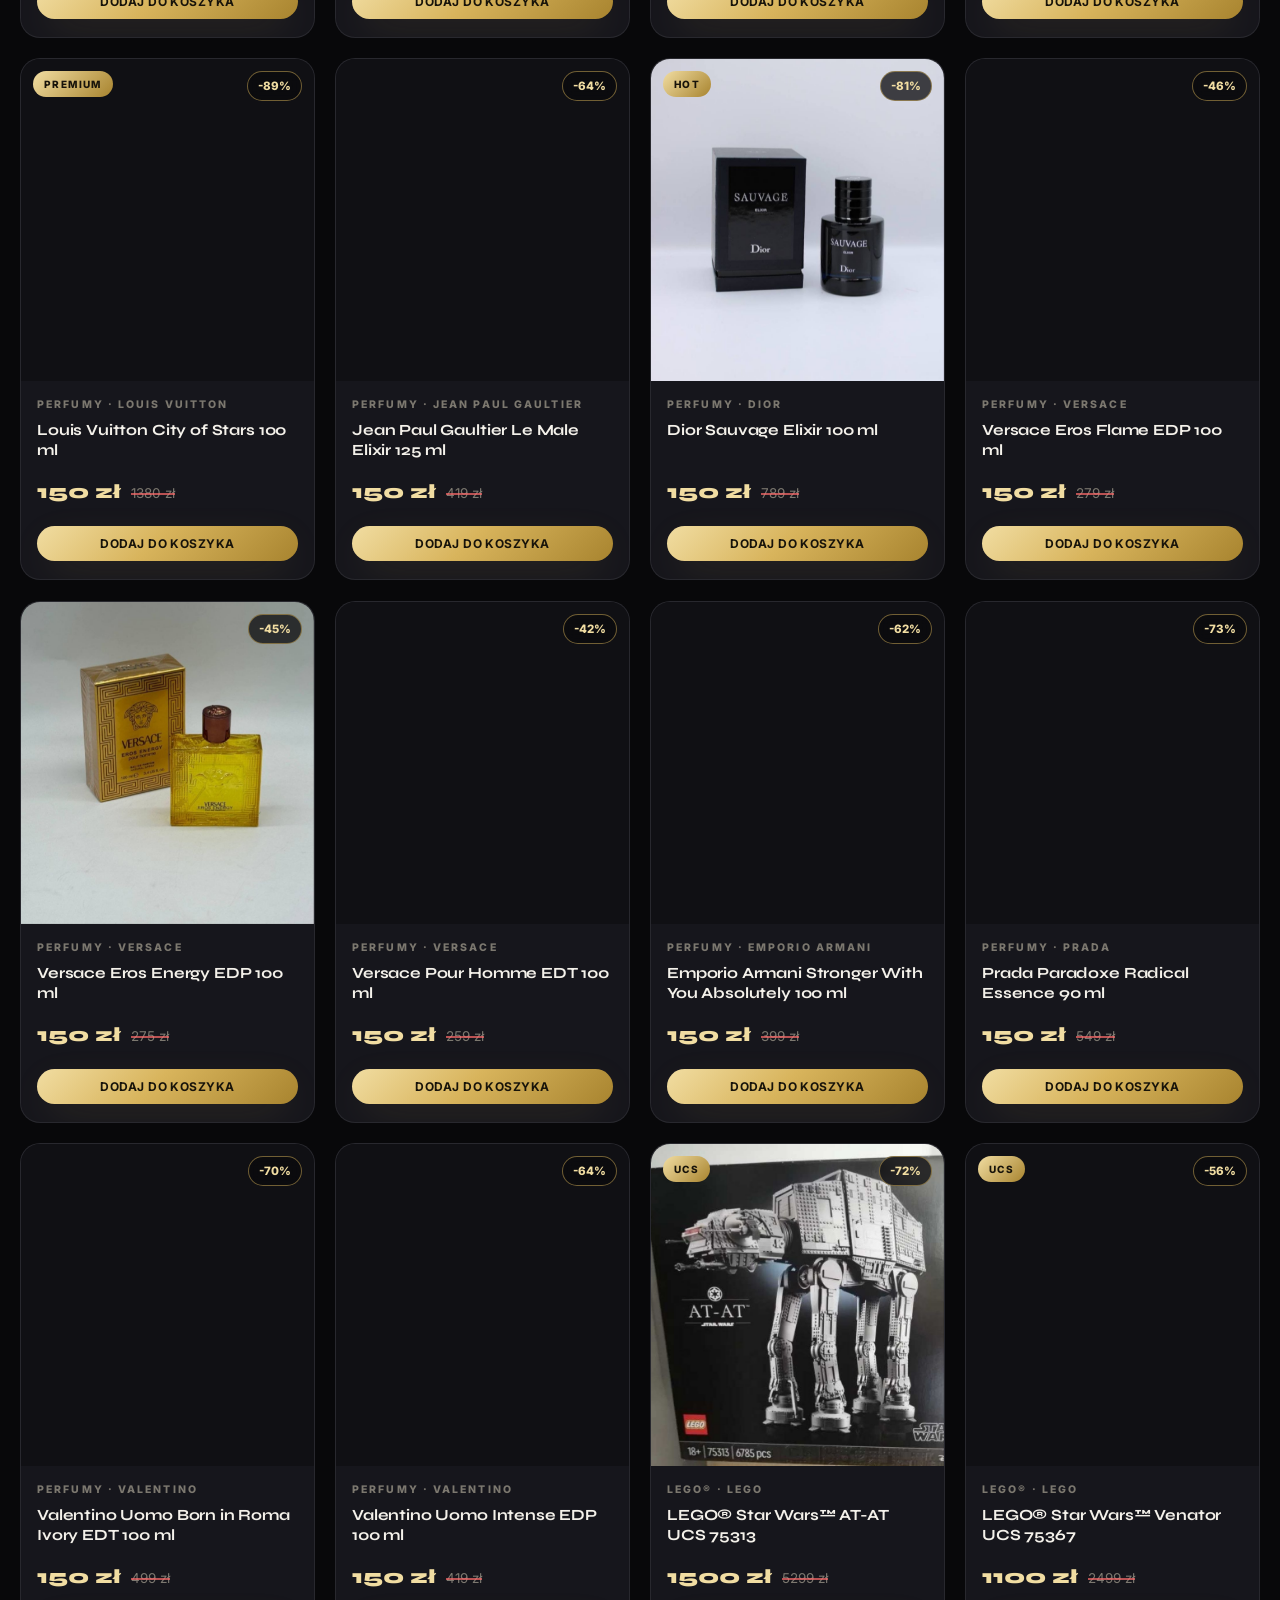
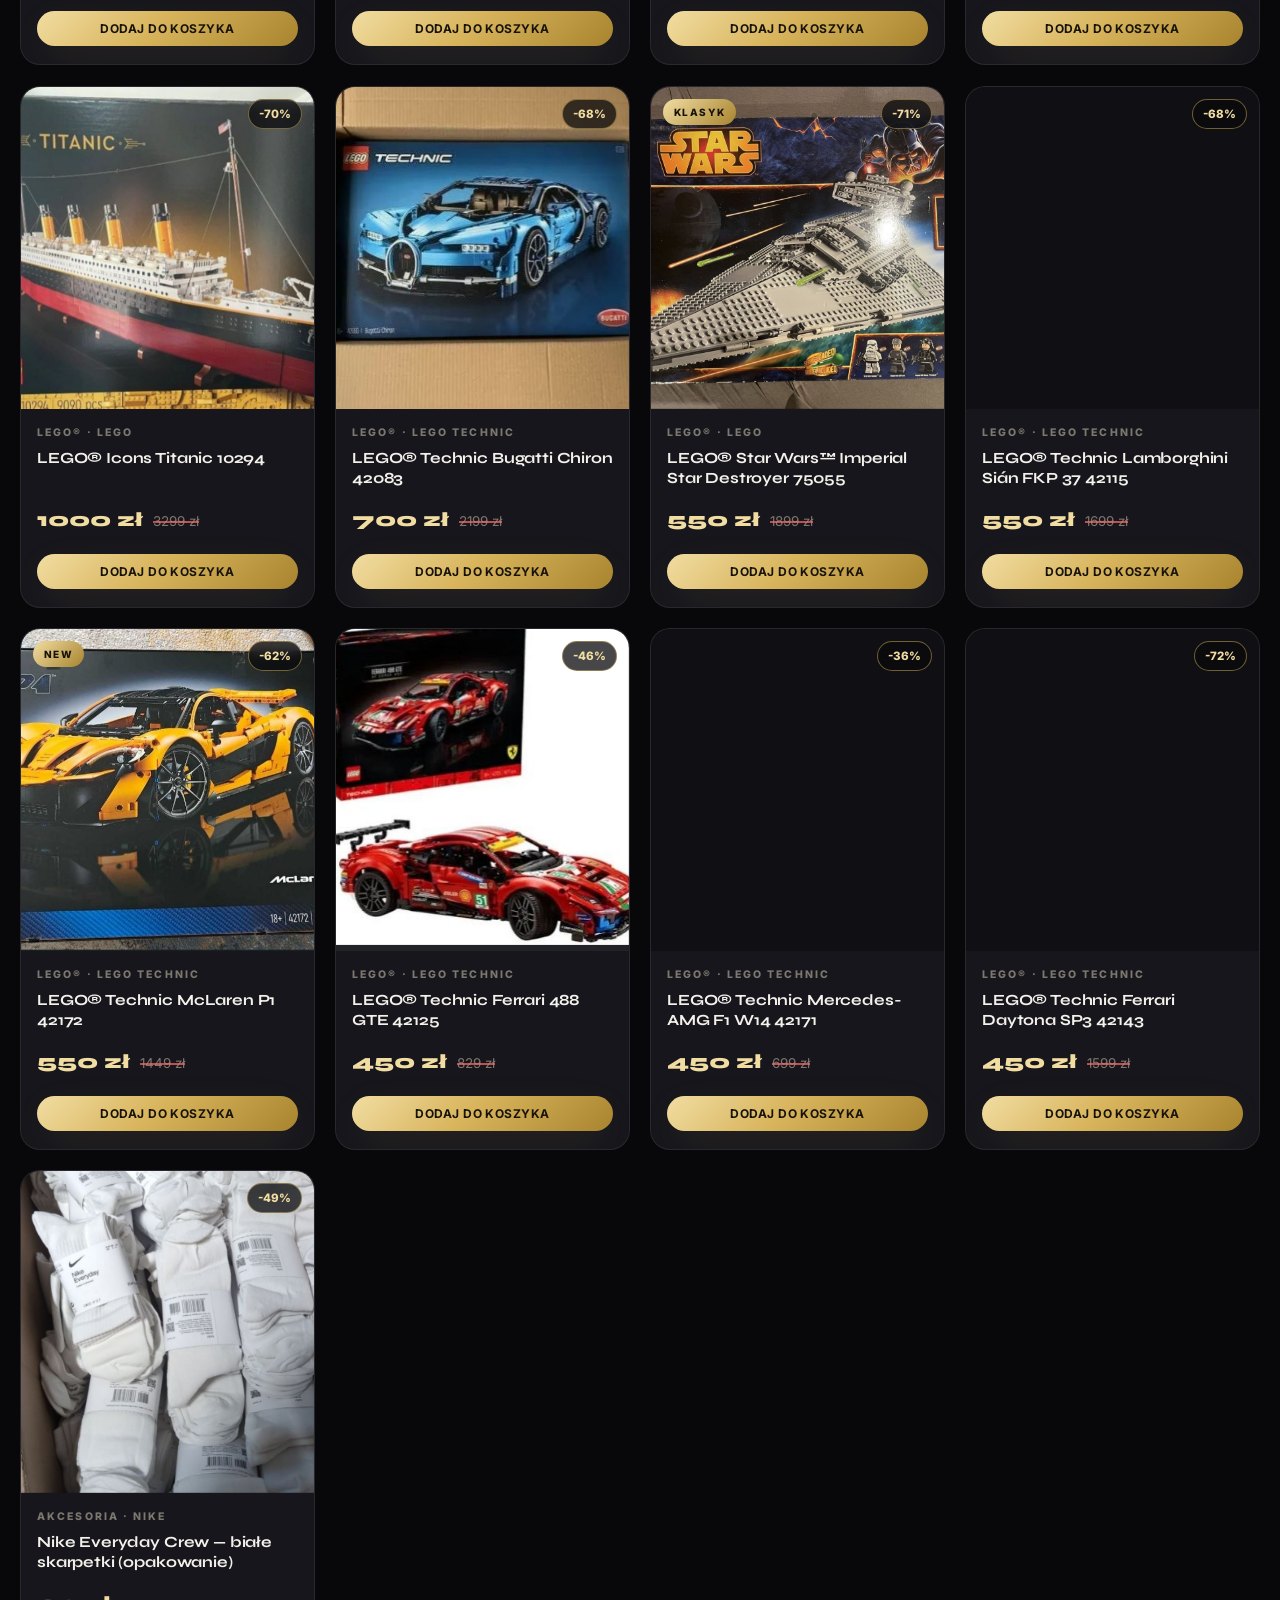
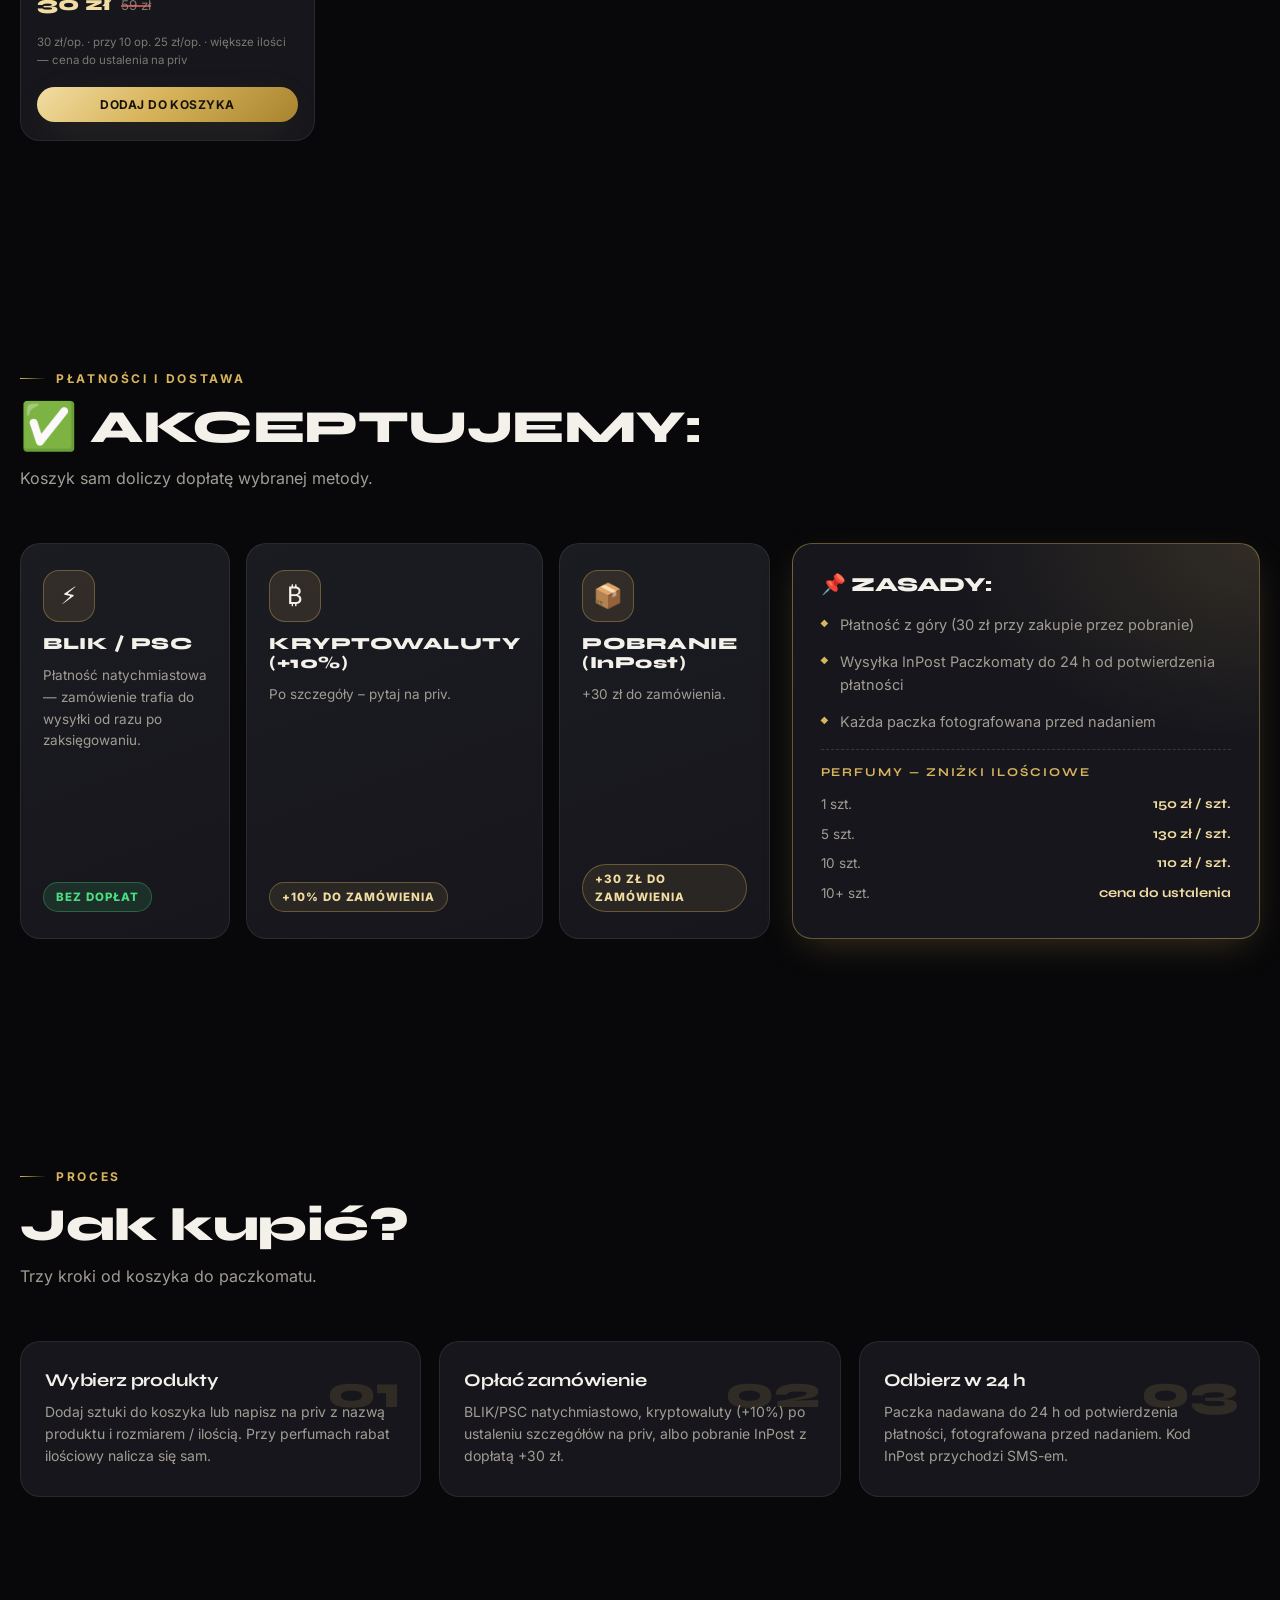
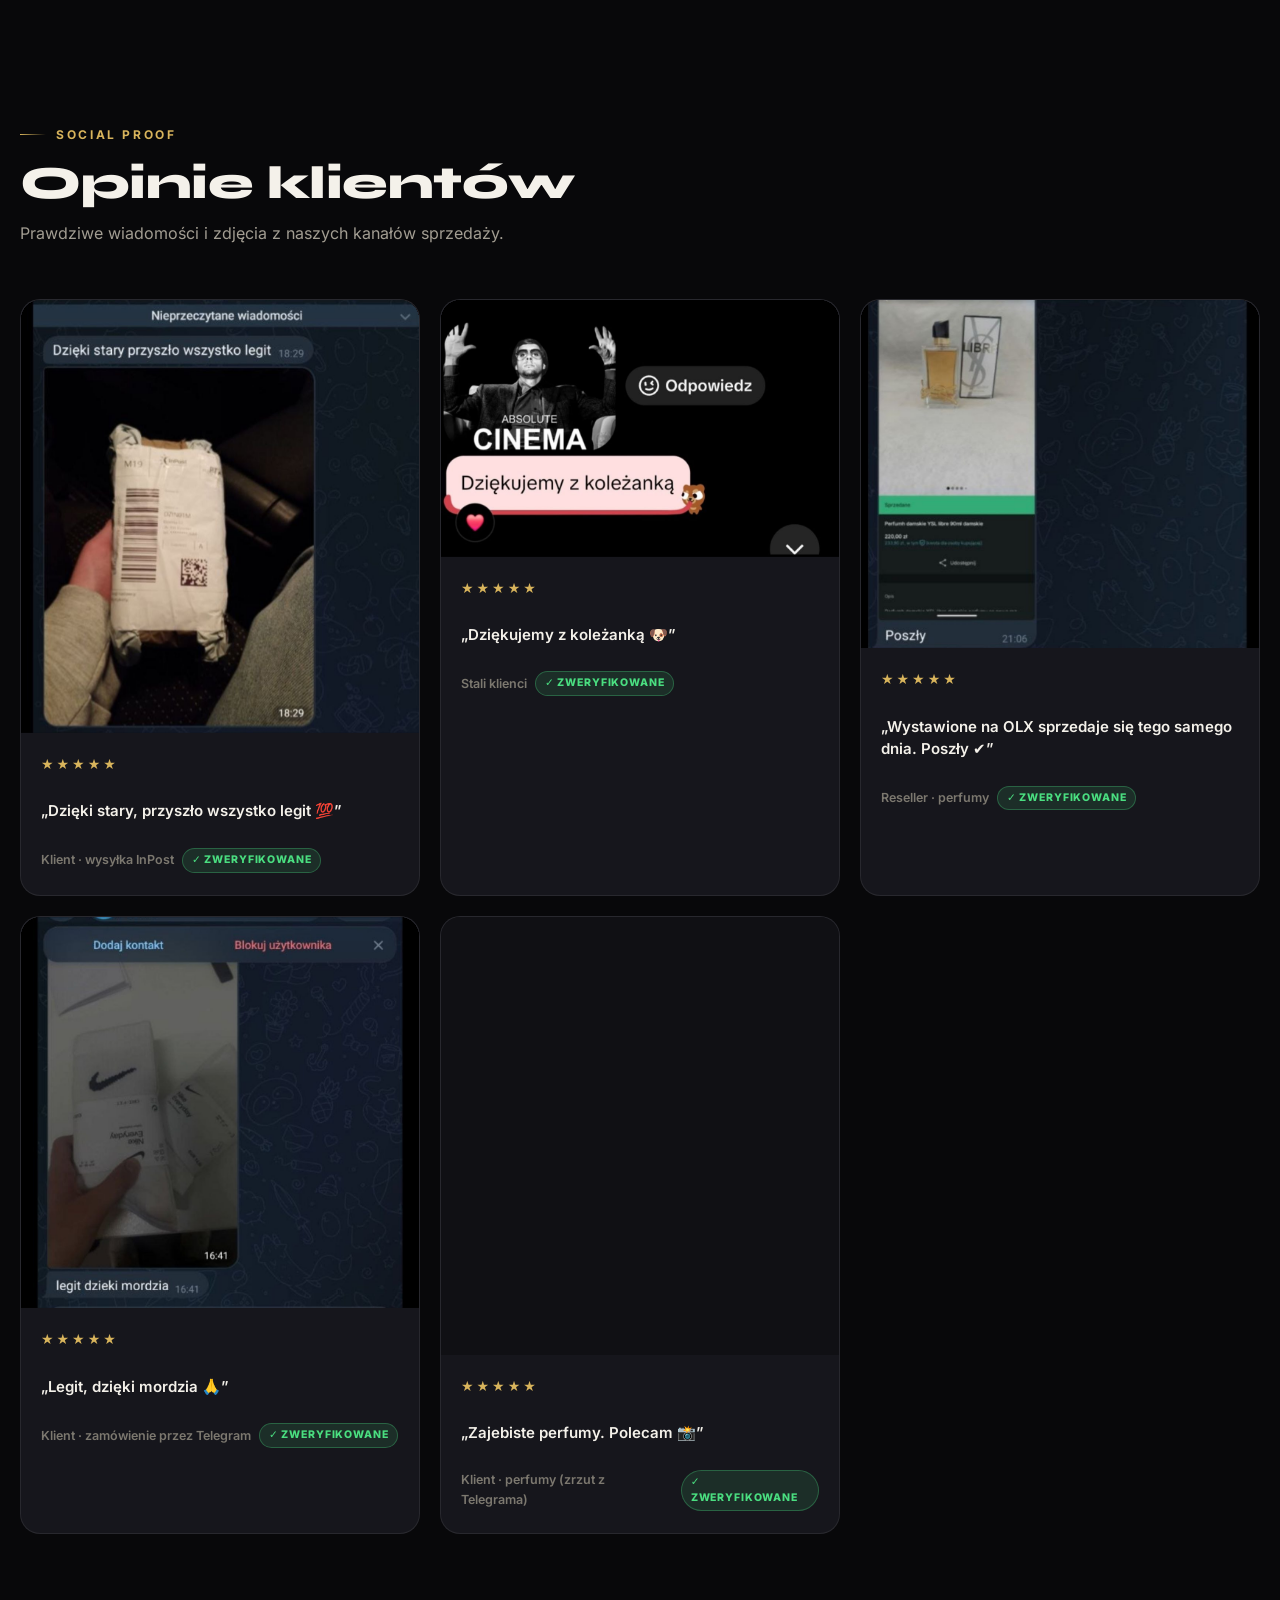
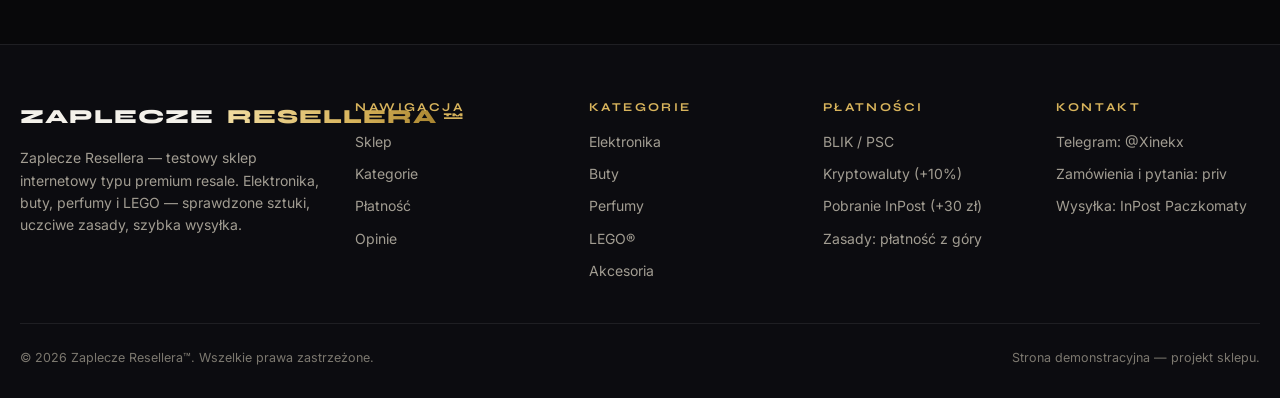
==== commit 262cdcdb: "v29: promo z okazji 30 osób na grupie TG — przy zakupie 2 perfum 1 gratis - baner promo nad siatką p" ====
--- a/index.html
+++ b/index.html
@@ -13,7 +13,7 @@
   <link rel="icon" href="data:image/svg+xml,%3Csvg xmlns='http://www.w3.org/2000/svg' viewBox='0 0 64 64'%3E%3Crect width='64' height='64' rx='14' fill='%2308080a'/%3E%3Ctext x='32' y='43' font-family='Arial Black, sans-serif' font-size='26' font-weight='900' fill='%23d8b45c' text-anchor='middle'%3EZR%3C/text%3E%3C/svg%3E" />
   <link rel="preload" href="assets/fonts/syne-latin-wght-normal.woff2" as="font" type="font/woff2" crossorigin />
   <link rel="preload" href="assets/fonts/inter-latin-wght-normal.woff2" as="font" type="font/woff2" crossorigin />
-  <link rel="stylesheet" href="assets/css/style.css?v=20261020a" />
+  <link rel="stylesheet" href="assets/css/style.css?v=20261020b" />
 </head>
 <body id="top">
 
@@ -131,6 +131,10 @@
     <!-- ================= SKLEP ================= -->
     <section class="section" id="sklep">
       <div class="container">
+        <div class="promo-strip reveal" id="promoStrip">
+          🎉 <b>30 osób na grupie Telegram!</b> Z tej okazji promo:
+          <b>przy zakupie 2 perfum — 1 gratis</b> (dodawane automatycznie w koszyku).
+        </div>
         <div class="section-head reveal">
           <div>
             <span class="eyebrow">Oferta</span>
@@ -445,7 +449,7 @@
     </div>
   </nav>
 
-  <script src="assets/js/data.js?v=20261020a"></script>
-  <script src="assets/js/app.js?v=20261020a"></script>
+  <script src="assets/js/data.js?v=20261020b"></script>
+  <script src="assets/js/app.js?v=20261020b"></script>
 </body>
 </html>
--- a/assets/css/style.css
+++ b/assets/css/style.css
@@ -3516,3 +3516,22 @@
   line-height: 1.5;
   color: var(--muted-2);
 }
+
+
+/* ============================================================
+   v29 — baner promo 2+1 gratis (30 osób na grupie TG)
+   ============================================================ */
+.promo-strip {
+  margin: 0 0 22px;
+  padding: 14px 20px;
+  border-radius: 16px;
+  border: 1px solid rgba(216, 180, 92, 0.45);
+  background: linear-gradient(100deg, rgba(216, 180, 92, 0.16), rgba(216, 180, 92, 0.05) 60%);
+  color: var(--text);
+  font-size: 14px;
+  line-height: 1.55;
+  text-align: center;
+}
+.promo-strip b {
+  color: var(--gold-soft);
+}
